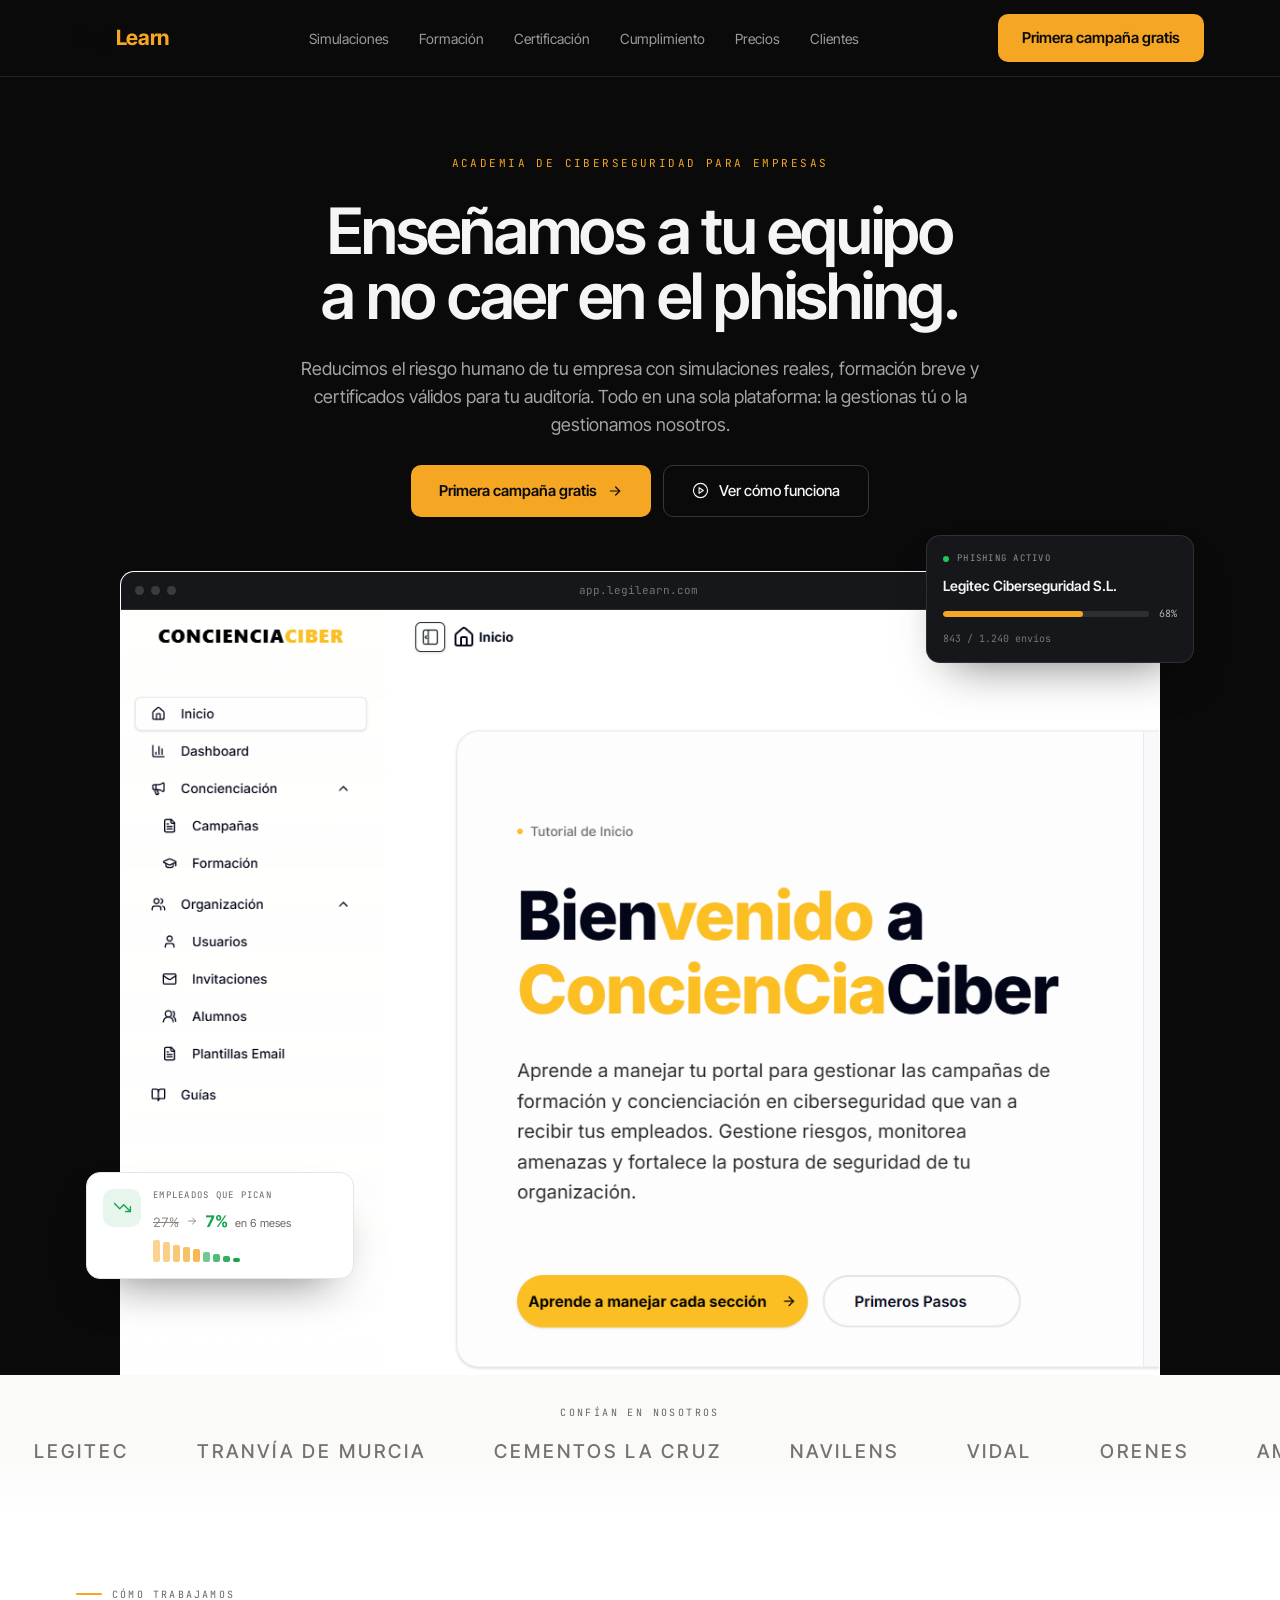
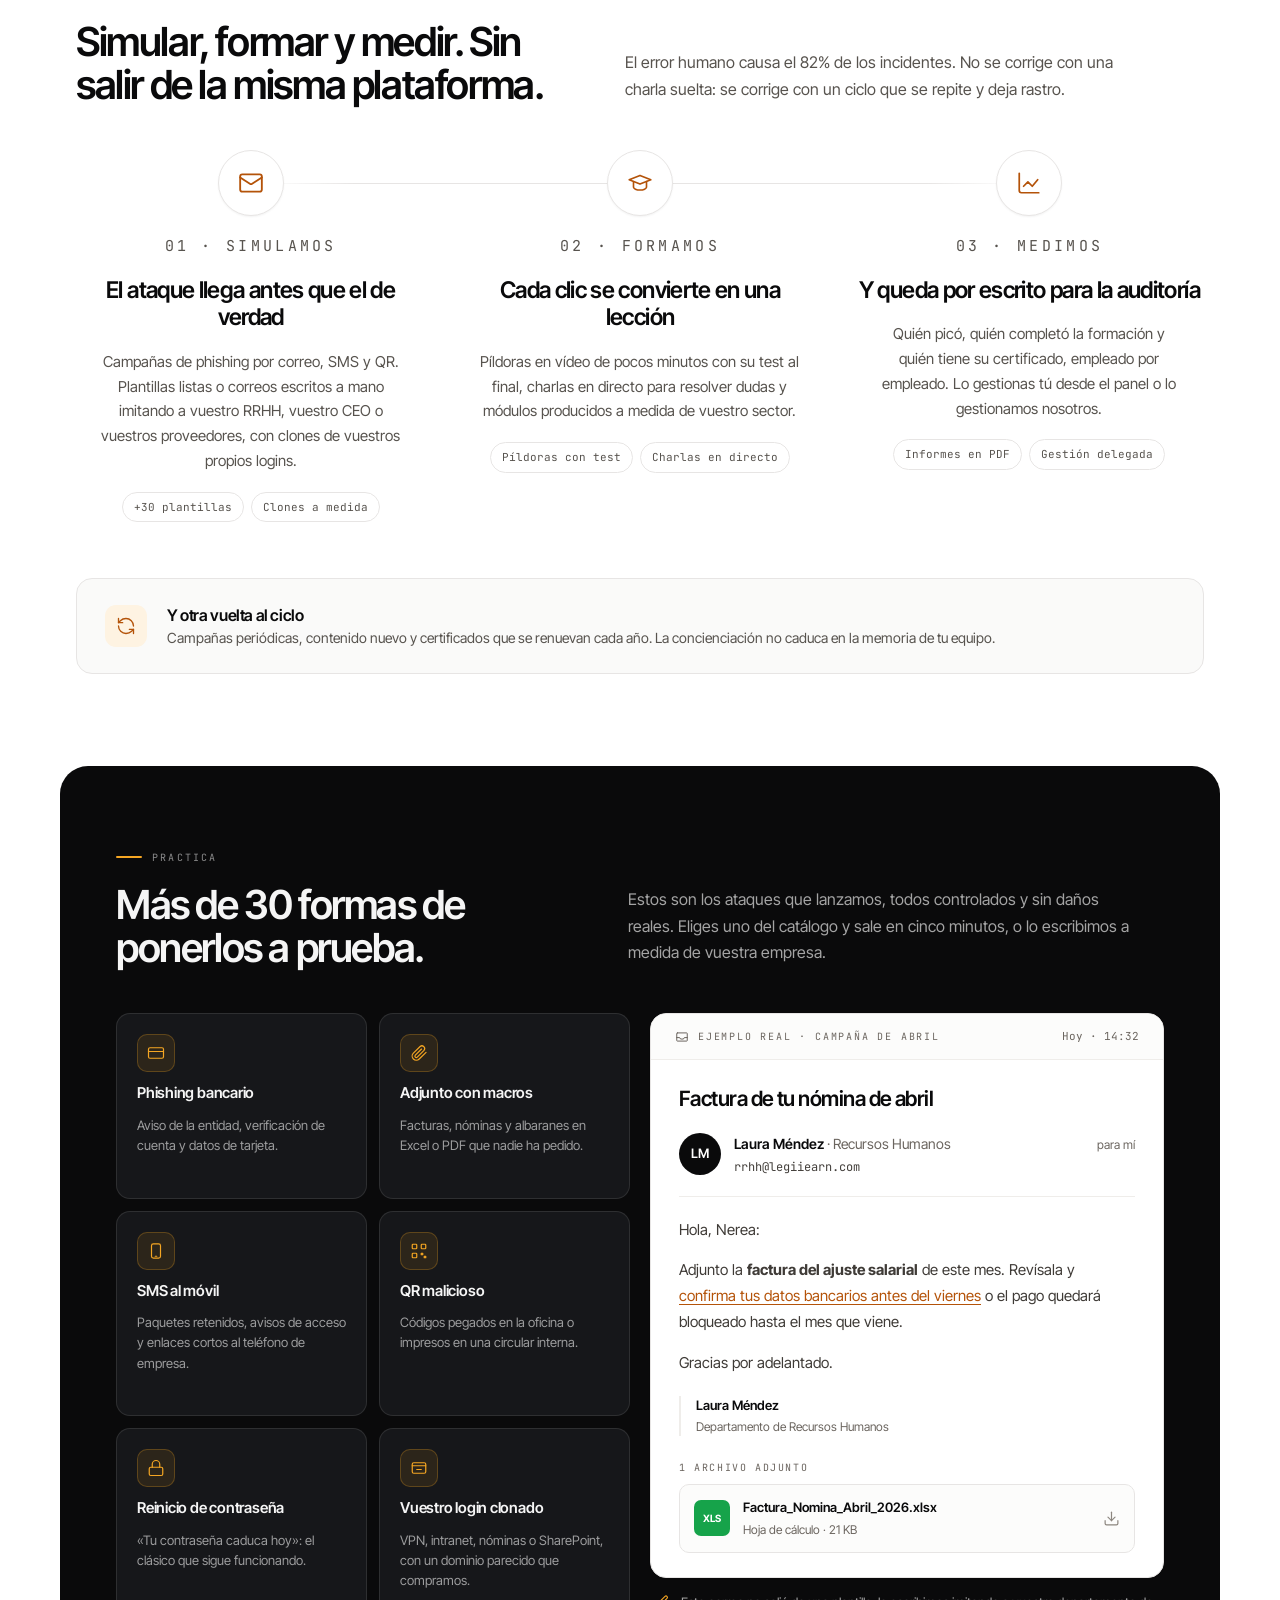
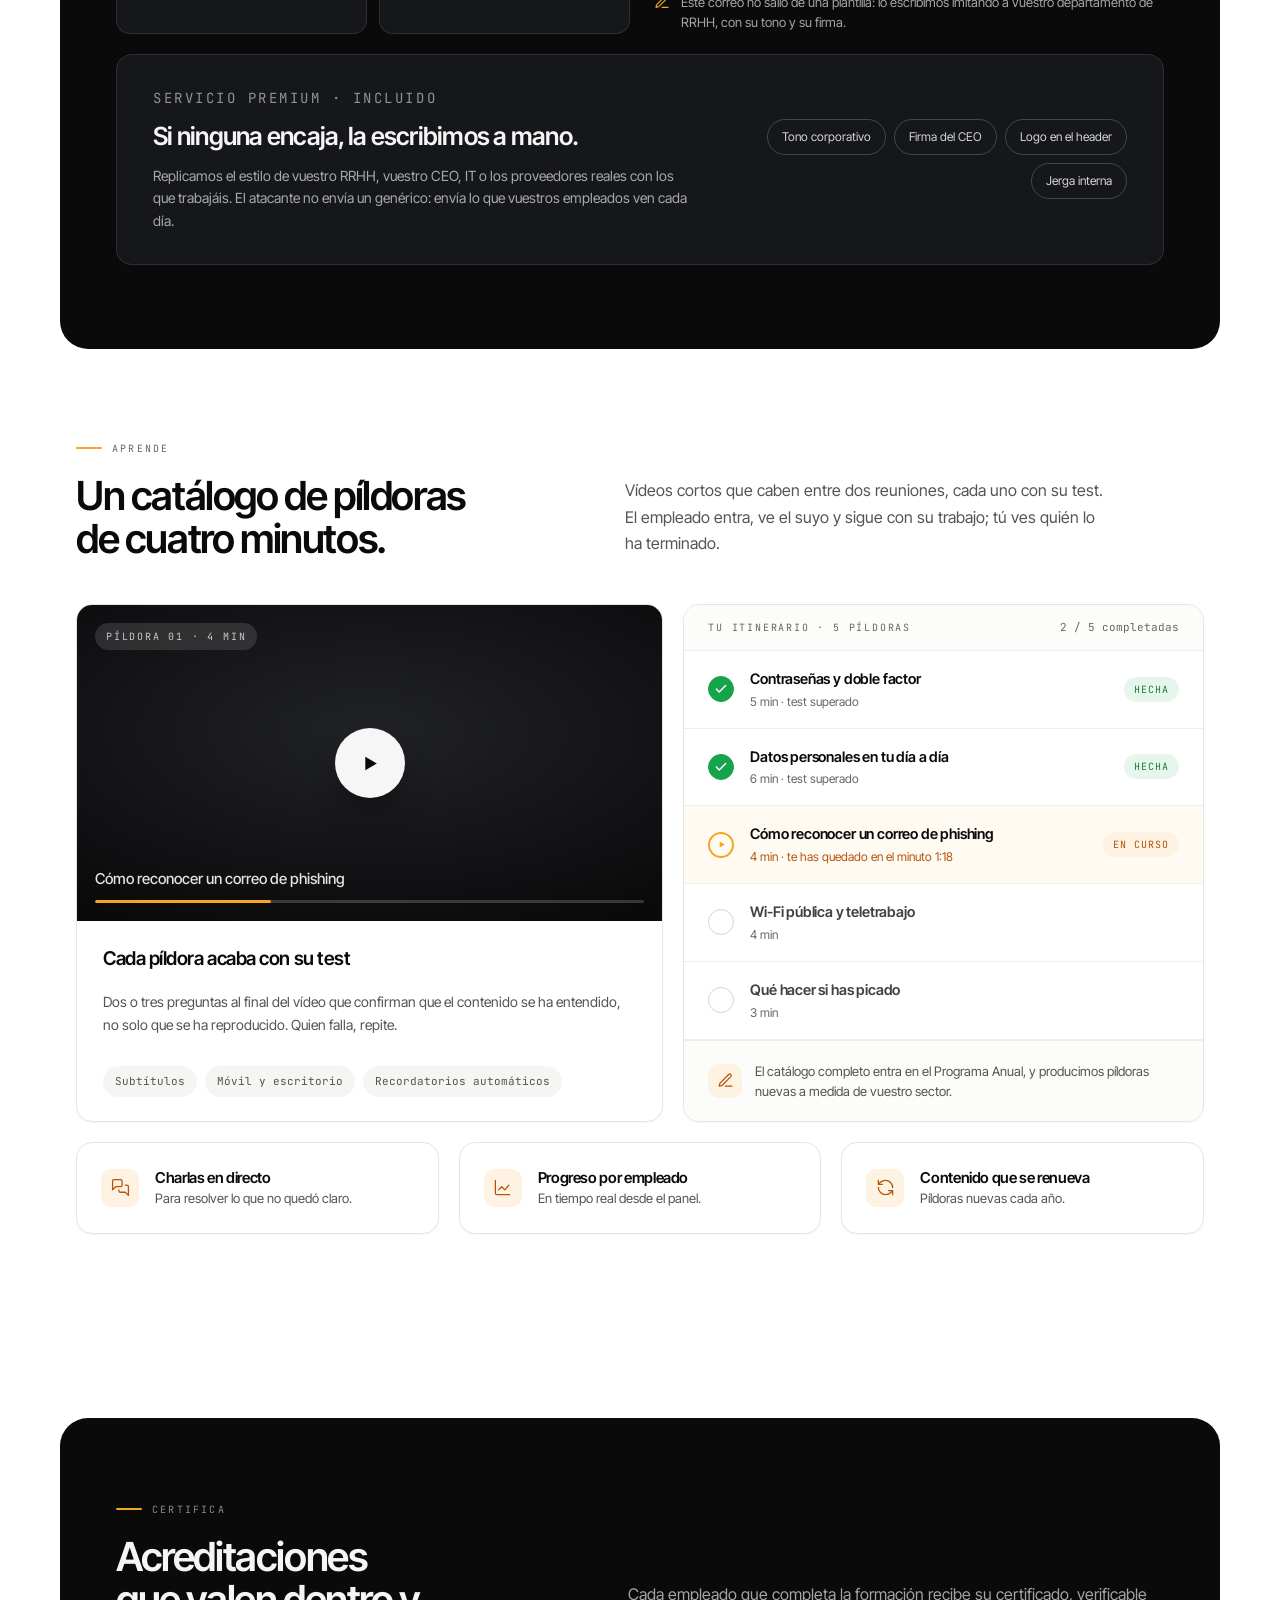
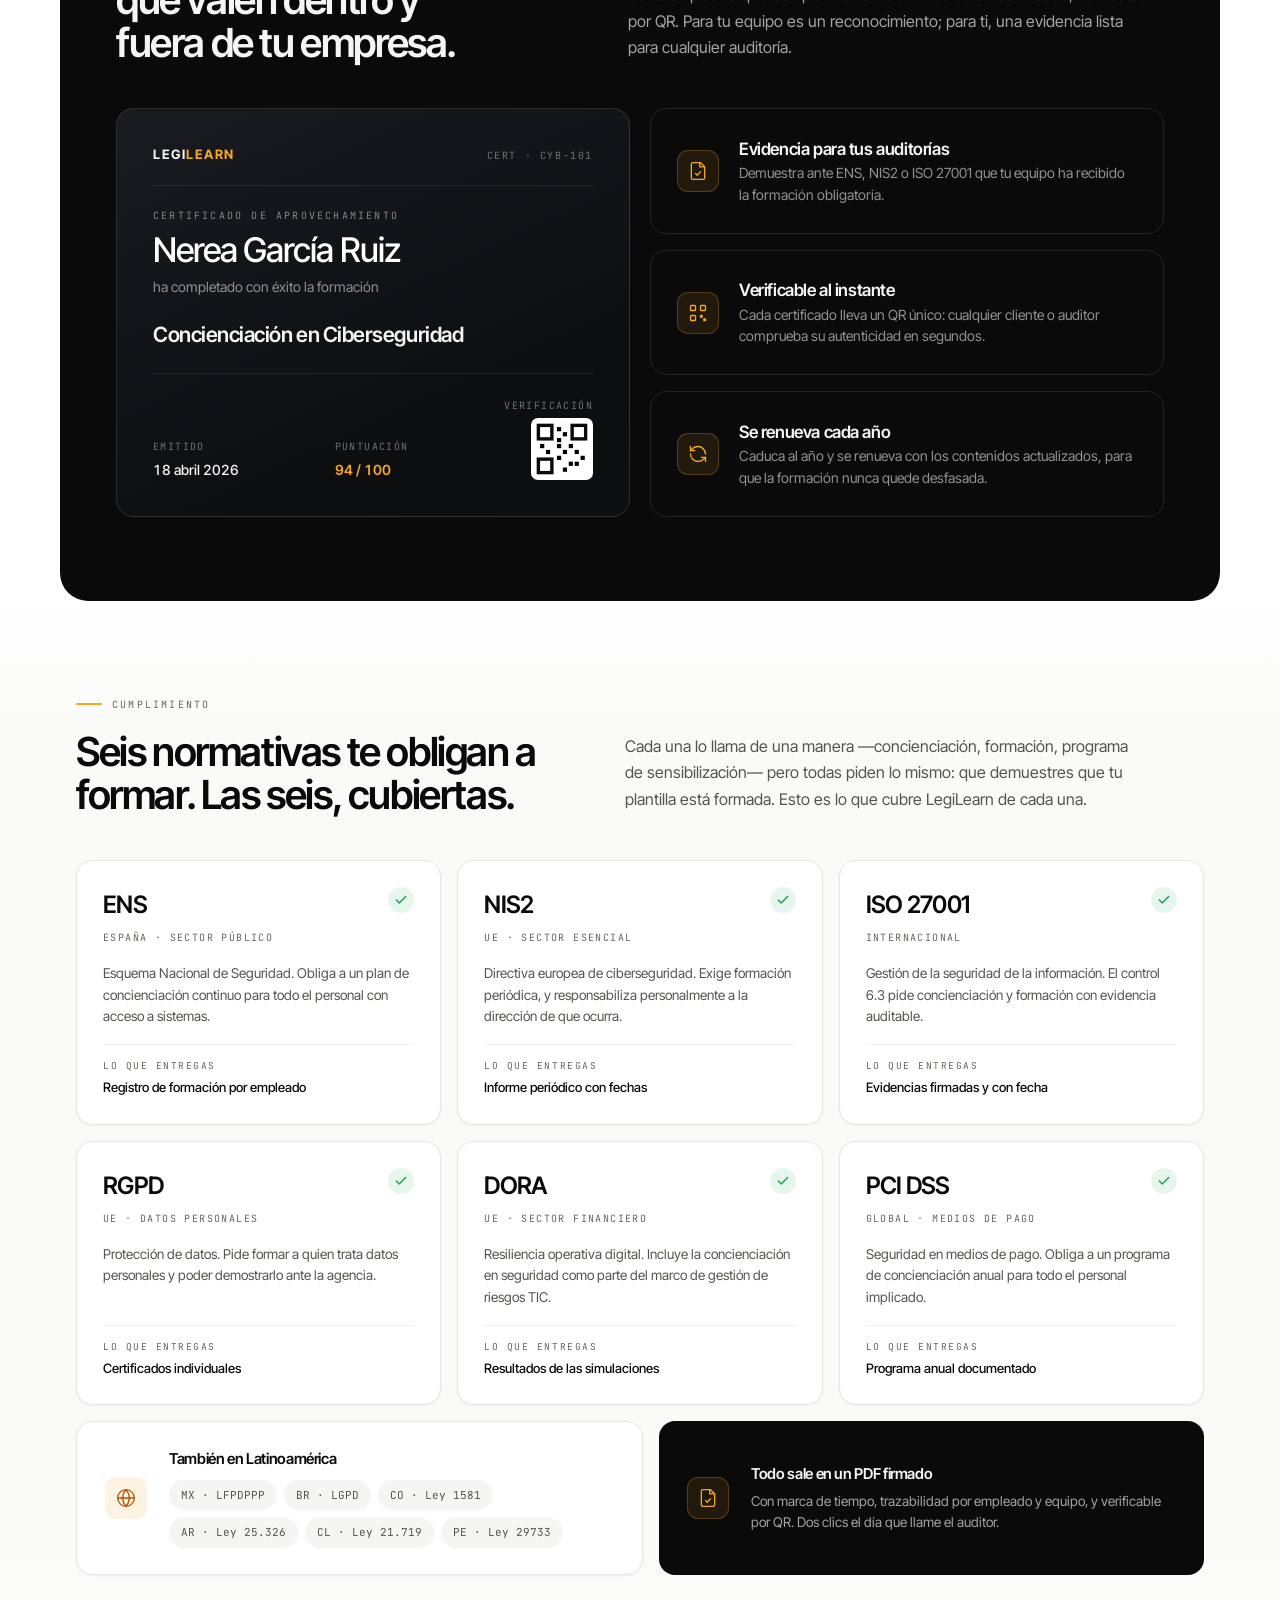
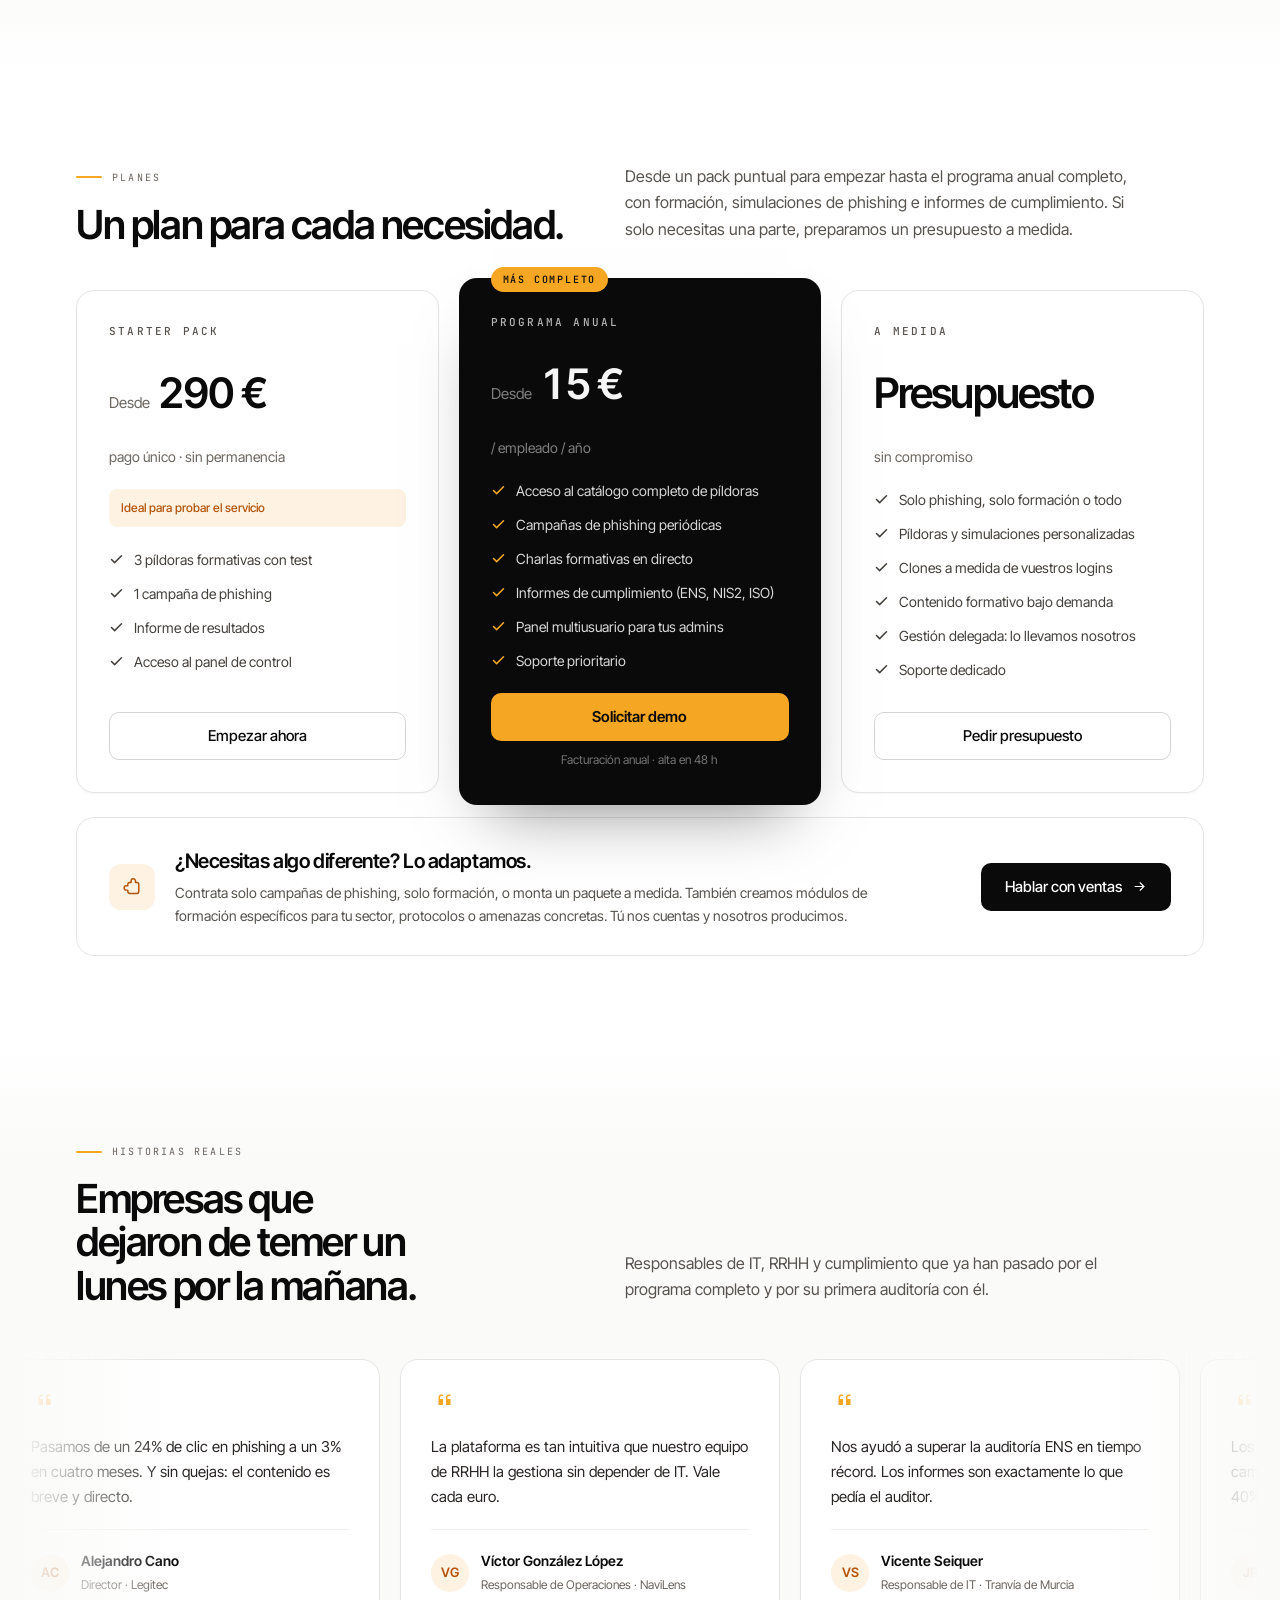
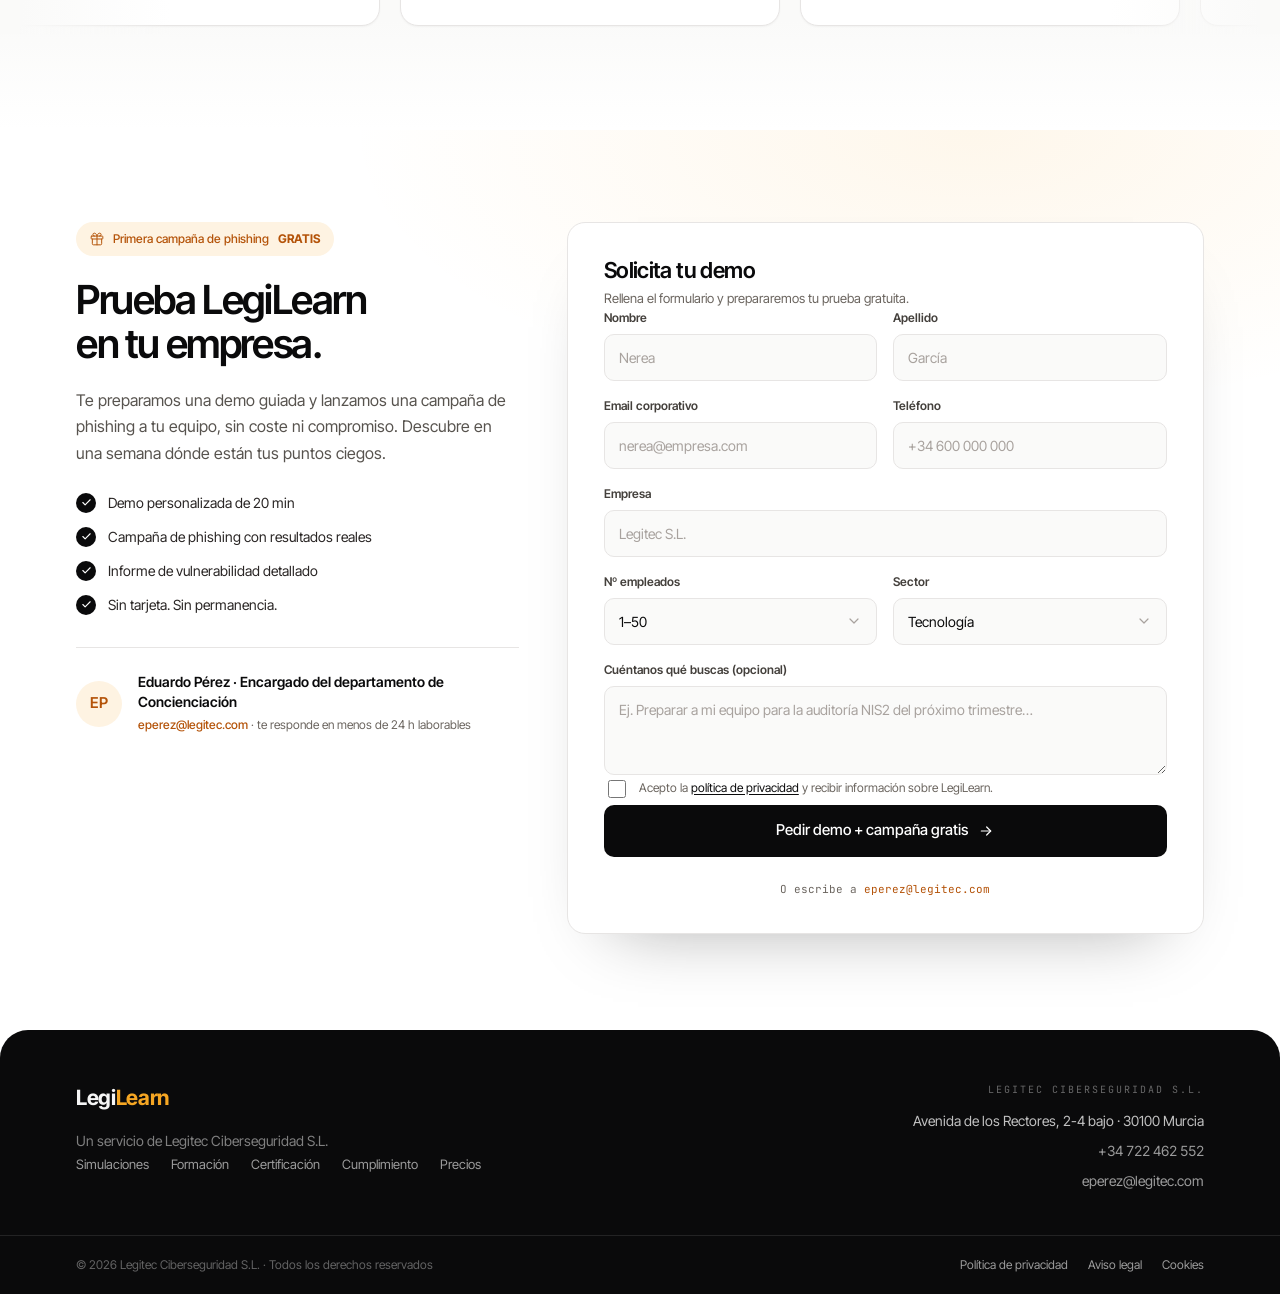
==== index.html @ f695c2e5 "Rediseño LegiLearn: web estática sin frameworks Sustituye la landing compilada en el navegador (Reac" ====
<!doctype html>
<html lang="es">
<head>
<meta charset="utf-8">
<meta name="viewport" content="width=device-width, initial-scale=1">

<!-- ===== SEO básico =====
     OJO: cambia CANONICAL_URL por el dominio real antes de publicar.
     Aparece en <link rel="canonical">, en las etiquetas og:/twitter: y en el JSON-LD. -->
<title>LegiLearn · Formación y simulaciones de phishing para empresas</title>
<meta name="description" content="Programa de concienciación en ciberseguridad: simulaciones de phishing a medida, píldoras formativas con test, certificados verificables e informes listos para ENS, NIS2, ISO 27001 y RGPD. Primera campaña gratis.">
<link rel="canonical" href="https://www.legilearn.com/">
<meta name="robots" content="index, follow, max-image-preview:large, max-snippet:-1">
<meta name="author" content="Legitec Ciberseguridad S.L.">
<meta name="theme-color" content="#0a0a0b">

<!-- ===== Redes sociales ===== -->
<meta property="og:type" content="website">
<meta property="og:site_name" content="LegiLearn">
<meta property="og:locale" content="es_ES">
<meta property="og:url" content="https://www.legilearn.com/">
<meta property="og:title" content="LegiLearn · Formación y simulaciones de phishing para empresas">
<meta property="og:description" content="Simulaciones de phishing reales, formación breve con test y evidencias listas para tu auditoría. Primera campaña gratis.">
<meta property="og:image" content="https://www.legilearn.com/assets/dashboard-home.png">
<meta property="og:image:alt" content="Panel de LegiLearn con las campañas de concienciación">
<meta name="twitter:card" content="summary_large_image">
<meta name="twitter:title" content="LegiLearn · Formación y simulaciones de phishing para empresas">
<meta name="twitter:description" content="Simulaciones de phishing reales, formación breve con test y evidencias listas para tu auditoría.">
<meta name="twitter:image" content="https://www.legilearn.com/assets/dashboard-home.png">

<!-- ===== Iconos ===== -->
<link rel="icon" href="data:image/svg+xml,%3Csvg xmlns='http://www.w3.org/2000/svg' viewBox='0 0 32 32'%3E%3Crect width='32' height='32' rx='7' fill='%230a0a0b'/%3E%3Ctext x='16' y='23' font-family='Helvetica,Arial,sans-serif' font-size='19' font-weight='700' fill='%23f5a623' text-anchor='middle'%3EL%3C/text%3E%3C/svg%3E">

<!-- ===== Tipografías ===== -->
<link rel="preconnect" href="https://fonts.googleapis.com">
<link rel="preconnect" href="https://fonts.gstatic.com" crossorigin>
<link rel="stylesheet" href="https://fonts.googleapis.com/css2?family=Inter+Tight:wght@400;500;600;700&family=JetBrains+Mono:wght@400;500&display=swap">

<link rel="stylesheet" href="assets/styles.css">
<script>document.documentElement.classList.add('js');</script>

<!-- ===== Datos estructurados ===== -->
<script type="application/ld+json">
{
  "@context": "https://schema.org",
  "@graph": [
    {
      "@type": "Organization",
      "@id": "https://www.legilearn.com/#organizacion",
      "name": "LegiLearn",
      "url": "https://www.legilearn.com/",
      "description": "Programa de concienciación en ciberseguridad para empresas: simulaciones de phishing, formación en píldoras, certificación y evidencias de cumplimiento.",
      "parentOrganization": { "@type": "Organization", "name": "Legitec Ciberseguridad S.L." },
      "email": "eperez@legitec.com",
      "telephone": "+34722462552",
      "address": {
        "@type": "PostalAddress",
        "streetAddress": "Avenida de los Rectores, 2-4 bajo",
        "postalCode": "30100",
        "addressLocality": "Murcia",
        "addressCountry": "ES"
      },
      "areaServed": ["ES", "EU", "LATAM"]
    },
    {
      "@type": "WebSite",
      "@id": "https://www.legilearn.com/#web",
      "url": "https://www.legilearn.com/",
      "name": "LegiLearn",
      "inLanguage": "es-ES",
      "publisher": { "@id": "https://www.legilearn.com/#organizacion" }
    },
    {
      "@type": "Service",
      "name": "Programa de concienciación en ciberseguridad",
      "serviceType": "Formación en ciberseguridad y simulaciones de phishing",
      "provider": { "@id": "https://www.legilearn.com/#organizacion" },
      "areaServed": "ES",
      "offers": [
        {
          "@type": "Offer",
          "name": "Starter Pack",
          "price": "290",
          "priceCurrency": "EUR",
          "description": "Pago único: 3 píldoras formativas con test, 1 campaña de phishing, informe de resultados y acceso al panel."
        },
        {
          "@type": "Offer",
          "name": "Programa Anual",
          "price": "15",
          "priceCurrency": "EUR",
          "description": "Por empleado y año: catálogo completo de píldoras, campañas periódicas, charlas en directo e informes de cumplimiento."
        }
      ]
    }
  ]
}
</script>
</head>

<body>
<a class="skip-link" href="#contenido">Saltar al contenido</a>

<!-- Sprite de iconos: se usa con <use href="#i-…"> -->
<svg class="sr-only" aria-hidden="true" focusable="false" xmlns="http://www.w3.org/2000/svg">
  <symbol id="i-check" viewBox="0 0 24 24" fill="none" stroke="currentColor" stroke-width="2.4" stroke-linecap="round" stroke-linejoin="round"><path d="m20 6-11 11-5-5"/></symbol>
  <symbol id="i-arrow" viewBox="0 0 24 24" fill="none" stroke="currentColor" stroke-width="1.8" stroke-linecap="round" stroke-linejoin="round"><path d="M5 12h14"/><path d="m13 6 6 6-6 6"/></symbol>
  <symbol id="i-play-circle" viewBox="0 0 24 24" fill="none" stroke="currentColor" stroke-width="1.6" stroke-linecap="round" stroke-linejoin="round"><circle cx="12" cy="12" r="10"/><path d="m10 8 6 4-6 4Z"/></symbol>
  <symbol id="i-play" viewBox="0 0 24 24" fill="currentColor"><path d="M8 5.5v13l11-6.5Z"/></symbol>
  <symbol id="i-mail" viewBox="0 0 24 24" fill="none" stroke="currentColor" stroke-width="1.7" stroke-linecap="round" stroke-linejoin="round"><rect width="20" height="16" x="2" y="4" rx="2"/><path d="m22 7-8.97 5.7a1.94 1.94 0 0 1-2.06 0L2 7"/></symbol>
  <symbol id="i-inbox" viewBox="0 0 24 24" fill="none" stroke="currentColor" stroke-width="1.7" stroke-linecap="round" stroke-linejoin="round"><path d="M4 5h16a1 1 0 0 1 1 1v12a1 1 0 0 1-1 1H4a1 1 0 0 1-1-1V6a1 1 0 0 1 1-1Z"/><path d="M3 13h5l1.5 2.5h5L16 13h5"/></symbol>
  <symbol id="i-card" viewBox="0 0 24 24" fill="none" stroke="currentColor" stroke-width="1.6" stroke-linecap="round" stroke-linejoin="round"><rect width="20" height="14" x="2" y="5" rx="2"/><path d="M2 10h20"/></symbol>
  <symbol id="i-clip" viewBox="0 0 24 24" fill="none" stroke="currentColor" stroke-width="1.6" stroke-linecap="round" stroke-linejoin="round"><path d="M21.4 11.1 12.3 20a5.5 5.5 0 0 1-7.8-7.8l9-8.9a3.7 3.7 0 0 1 5.2 5.2l-9 9a1.8 1.8 0 0 1-2.6-2.6l8.3-8.2"/></symbol>
  <symbol id="i-phone" viewBox="0 0 24 24" fill="none" stroke="currentColor" stroke-width="1.6" stroke-linecap="round" stroke-linejoin="round"><rect width="12" height="19" x="6" y="2.5" rx="2.5"/><path d="M11 19h2"/></symbol>
  <symbol id="i-qr" viewBox="0 0 24 24" fill="none" stroke="currentColor" stroke-width="1.6" stroke-linecap="round" stroke-linejoin="round"><rect width="6" height="6" x="3" y="3" rx="1"/><rect width="6" height="6" x="15" y="3" rx="1"/><rect width="6" height="6" x="3" y="15" rx="1"/><path d="M15 15h2v2h-2z"/><path d="M19 19h2v2h-2z"/></symbol>
  <symbol id="i-lock" viewBox="0 0 24 24" fill="none" stroke="currentColor" stroke-width="1.6" stroke-linecap="round" stroke-linejoin="round"><rect width="18" height="11" x="3" y="11" rx="2"/><path d="M7 11V7a5 5 0 0 1 10 0v4"/></symbol>
  <symbol id="i-login" viewBox="0 0 24 24" fill="none" stroke="currentColor" stroke-width="1.6" stroke-linecap="round" stroke-linejoin="round"><rect width="18" height="14" x="3" y="5" rx="2"/><path d="M3 9h18"/><path d="M9 14h6"/></symbol>
  <symbol id="i-pen" viewBox="0 0 24 24" fill="none" stroke="currentColor" stroke-width="1.7" stroke-linecap="round" stroke-linejoin="round"><path d="M12 20h9"/><path d="M16.5 3.5a2.1 2.1 0 0 1 3 3L7 19l-4 1 1-4Z"/></symbol>
  <symbol id="i-cap" viewBox="0 0 24 24" fill="none" stroke="currentColor" stroke-width="1.5" stroke-linecap="round" stroke-linejoin="round"><path d="M22 9 12 5 2 9l10 4 10-4Z"/><path d="M6 10.6V16c0 1.1 2.7 2.5 6 2.5s6-1.4 6-2.5v-5.4"/></symbol>
  <symbol id="i-chart" viewBox="0 0 24 24" fill="none" stroke="currentColor" stroke-width="1.6" stroke-linecap="round" stroke-linejoin="round"><path d="M3 3v16a2 2 0 0 0 2 2h16"/><path d="m7 15 4-4 4 4 5-6"/></symbol>
  <symbol id="i-list" viewBox="0 0 24 24" fill="none" stroke="currentColor" stroke-width="1.6" stroke-linecap="round" stroke-linejoin="round"><path d="m3 17 2 2 4-4"/><path d="m3 7 2 2 4-4"/><path d="M13 6h8"/><path d="M13 12h8"/><path d="M13 18h8"/></symbol>
  <symbol id="i-chat" viewBox="0 0 24 24" fill="none" stroke="currentColor" stroke-width="1.6" stroke-linecap="round" stroke-linejoin="round"><path d="M14 9a2 2 0 0 1-2 2H6l-4 4V4a2 2 0 0 1 2-2h8a2 2 0 0 1 2 2Z"/><path d="M18 9h2a2 2 0 0 1 2 2v11l-4-4h-6a2 2 0 0 1-2-2v-1"/></symbol>
  <symbol id="i-refresh" viewBox="0 0 24 24" fill="none" stroke="currentColor" stroke-width="1.6" stroke-linecap="round" stroke-linejoin="round"><path d="M21 12a9 9 0 0 0-9-9 9.75 9.75 0 0 0-6.74 2.74L3 8"/><path d="M3 3v5h5"/><path d="M3 12a9 9 0 0 0 9 9 9.75 9.75 0 0 0 6.74-2.74L21 16"/><path d="M16 16h5v5"/></symbol>
  <symbol id="i-doc" viewBox="0 0 24 24" fill="none" stroke="currentColor" stroke-width="1.6" stroke-linecap="round" stroke-linejoin="round"><path d="M15 2H6a2 2 0 0 0-2 2v16a2 2 0 0 0 2 2h12a2 2 0 0 0 2-2V7Z"/><path d="M14 2v5h5"/><path d="m9 15 2 2 4-4"/></symbol>
  <symbol id="i-globe" viewBox="0 0 24 24" fill="none" stroke="currentColor" stroke-width="1.6" stroke-linecap="round" stroke-linejoin="round"><circle cx="12" cy="12" r="10"/><path d="M2 12h20"/><path d="M12 2a15.3 15.3 0 0 1 4 10 15.3 15.3 0 0 1-4 10 15.3 15.3 0 0 1-4-10 15.3 15.3 0 0 1 4-10Z"/></symbol>
  <symbol id="i-puzzle" viewBox="0 0 24 24" fill="none" stroke="currentColor" stroke-width="1.6" stroke-linecap="round" stroke-linejoin="round"><path d="M19.4 9a2 2 0 0 0-2-2h-1.6V5.4a2.4 2.4 0 1 0-4.8 0V7H9.4a2 2 0 0 0-2 2v1.6H5.8a2.4 2.4 0 1 0 0 4.8h1.6V17a2 2 0 0 0 2 2h8a2 2 0 0 0 2-2Z"/></symbol>
  <symbol id="i-gift" viewBox="0 0 24 24" fill="none" stroke="currentColor" stroke-width="1.7" stroke-linecap="round" stroke-linejoin="round"><rect width="20" height="5" x="2" y="7" rx="1"/><path d="M12 22V7"/><path d="M4 12v8a2 2 0 0 0 2 2h12a2 2 0 0 0 2-2v-8"/><path d="M7.5 7a2.5 2.5 0 0 1 0-5C11 2 12 7 12 7s1-5 4.5-5a2.5 2.5 0 0 1 0 5"/></symbol>
  <symbol id="i-down" viewBox="0 0 24 24" fill="none" stroke="currentColor" stroke-width="1.7" stroke-linecap="round" stroke-linejoin="round"><path d="M21 15v4a2 2 0 0 1-2 2H5a2 2 0 0 1-2-2v-4"/><path d="M7 10l5 5 5-5"/><path d="M12 15V3"/></symbol>
  <symbol id="i-trend" viewBox="0 0 24 24" fill="none" stroke="currentColor" stroke-width="1.7" stroke-linecap="round" stroke-linejoin="round"><path d="M22 17 13.5 8.5l-5 5L2 7"/><path d="M16 17h6v-6"/></symbol>
  <symbol id="i-quote" viewBox="0 0 32 32" fill="currentColor"><path d="M10 18V10a4 4 0 0 1 4-4h2v2h-2a2 2 0 0 0-2 2v2h4v8h-6zm10 0V10a4 4 0 0 1 4-4h2v2h-2a2 2 0 0 0-2 2v2h4v8h-6z"/></symbol>
  <symbol id="i-menu" viewBox="0 0 24 24" fill="none" stroke="currentColor" stroke-width="1.8" stroke-linecap="round"><path d="M4 7h16"/><path d="M4 12h16"/><path d="M4 17h16"/></symbol>
  <symbol id="i-close" viewBox="0 0 24 24" fill="none" stroke="currentColor" stroke-width="1.8" stroke-linecap="round"><path d="M6 6l12 12"/><path d="M18 6 6 18"/></symbol>
</svg>

<!-- ====================== NAVEGACIÓN ====================== -->
<header class="nav" data-nav>
  <div class="wrap nav__inner">
    <a class="brand" href="#inicio" aria-label="LegiLearn, inicio">Legi<span>Learn</span></a>

    <nav class="nav__links" id="menu" aria-label="Principal">
      <a class="nav__link" href="#simulaciones">Simulaciones</a>
      <a class="nav__link" href="#formacion">Formación</a>
      <a class="nav__link" href="#certificados">Certificación</a>
      <a class="nav__link" href="#cumplimiento">Cumplimiento</a>
      <a class="nav__link" href="#precios">Precios</a>
      <a class="nav__link" href="#clientes">Clientes</a>
      <a class="nav__link nav__cta-m" href="#contacto">Primera campaña gratis</a>
    </nav>

    <div class="nav__actions">
      <a class="btn btn--amber" href="#contacto">Primera campaña gratis</a>
      <button class="nav__toggle" type="button" data-nav-toggle aria-expanded="false" aria-controls="menu">
        <span class="sr-only">Abrir menú</span>
        <svg width="24" height="24" aria-hidden="true"><use href="#i-menu"/></svg>
      </button>
    </div>
  </div>
</header>

<main id="contenido">

  <!-- ====================== HERO ====================== -->
  <section class="hero" id="inicio">
    <div class="wrap">
      <div class="hero__copy">
        <p class="hero__eyebrow up">Academia de ciberseguridad para empresas</p>
        <h1 class="up up--1">Enseñamos a tu equipo a no caer en el phishing.</h1>
        <p class="hero__lead up up--2">Reducimos el riesgo humano de tu empresa con simulaciones reales, formación breve y certificados válidos para tu auditoría. Todo en una sola plataforma: la gestionas tú o la gestionamos nosotros.</p>
        <div class="hero__cta up up--3">
          <a class="btn btn--lg btn--amber" href="#contacto">
            Primera campaña gratis
            <svg width="16" height="16" aria-hidden="true"><use href="#i-arrow"/></svg>
          </a>
          <a class="btn btn--lg btn--ghost-dark" href="#simulaciones">
            <svg width="17" height="17" aria-hidden="true"><use href="#i-play-circle"/></svg>
            Ver cómo funciona
          </a>
        </div>
      </div>

      <div class="shot up up--4">
        <div class="shot__frame">
          <div class="shot__bar">
            <span class="shot__dots" aria-hidden="true"><i></i><i></i><i></i></span>
            <span class="shot__url">app.legilearn.com</span>
            <span style="width:44px"></span>
          </div>
          <img src="assets/dashboard-home.png" width="1111" height="819" fetchpriority="high" decoding="async"
               alt="Panel de LegiLearn: menú de campañas, formación y organización junto al tutorial de inicio.">
        </div>

        <figure class="float float--light">
          <span class="icon-tile" style="background:var(--green-soft);color:var(--green)">
            <svg width="19" height="19" aria-hidden="true"><use href="#i-trend"/></svg>
          </span>
          <figcaption style="display:flex;flex-direction:column;gap:7px;flex:1">
            <span class="mono" style="font-size:9px;letter-spacing:.14em;color:var(--fg-muted)">EMPLEADOS QUE PICAN</span>
            <span class="num" style="display:flex;align-items:baseline;gap:7px">
              <s style="font-size:13px;color:var(--fg-faint)">27%</s>
              <svg width="12" height="12" style="color:var(--fg-faint)" aria-hidden="true"><use href="#i-arrow"/></svg>
              <b style="font-size:16px;color:var(--green)">7%</b>
              <span style="font-size:11px;color:var(--fg-muted)">en 6 meses</span>
            </span>
            <span class="bars" aria-hidden="true">
              <i style="height:100%;opacity:.5"></i><i style="height:90%;opacity:.55"></i><i style="height:80%;opacity:.62"></i>
              <i style="height:70%;opacity:.7"></i><i style="height:60%;opacity:.8"></i>
              <i class="is-good" style="height:48%;opacity:.6"></i><i class="is-good" style="height:38%;opacity:.75"></i>
              <i class="is-good" style="height:26%;opacity:.88"></i><i class="is-good" style="height:18%"></i>
            </span>
          </figcaption>
        </figure>

        <div class="float float--dark">
          <p style="display:flex;align-items:center;gap:8px">
            <span class="pulse" style="width:6px;height:6px;border-radius:999px;background:#22c55e" aria-hidden="true"></span>
            <span class="mono" style="font-size:9px;letter-spacing:.14em;color:rgba(245,245,245,.55)">PHISHING ACTIVO</span>
          </p>
          <p style="font-size:14px;font-weight:600">Legitec Ciberseguridad S.L.</p>
          <p style="display:flex;align-items:center;gap:10px">
            <span class="meter meter--dark" style="flex:1"><i style="width:68%"></i></span>
            <span class="mono num" style="font-size:10px;color:rgba(245,245,245,.7)">68%</span>
          </p>
          <p class="mono num" style="font-size:10px;color:rgba(245,245,245,.42)">843 / 1.240 envíos</p>
        </div>
      </div>
    </div>
  </section>

  <!-- ====================== CLIENTES (marquesina) ====================== -->
  <section class="clients" aria-label="Empresas que confían en LegiLearn">
    <p class="clients__label">CONFÍAN EN NOSOTROS</p>
    <div class="marquee">
      <ul class="marquee__track">
        <li>LEGITEC</li><li>TRANVÍA DE MURCIA</li><li>CEMENTOS LA CRUZ</li><li>NAVILENS</li><li>VIDAL</li>
        <li>ORENES</li><li>AMAT</li><li>MUFACE</li><li>FUNDACIÓN ASPACIA</li><li>MONBUS</li>
        <li aria-hidden="true">LEGITEC</li><li aria-hidden="true">TRANVÍA DE MURCIA</li><li aria-hidden="true">CEMENTOS LA CRUZ</li>
        <li aria-hidden="true">NAVILENS</li><li aria-hidden="true">VIDAL</li><li aria-hidden="true">ORENES</li>
        <li aria-hidden="true">AMAT</li><li aria-hidden="true">MUFACE</li><li aria-hidden="true">FUNDACIÓN ASPACIA</li>
        <li aria-hidden="true">MONBUS</li>
      </ul>
    </div>
  </section>

  <!-- ====================== CÓMO TRABAJAMOS ====================== -->
  <section class="section section--tight" id="como-trabajamos" style="padding-bottom:0">
    <div class="wrap">
      <div class="head reveal">
        <div class="head__title">
          <p class="eyebrow">Cómo trabajamos</p>
          <h2>Simular, formar y medir. Sin salir de la misma plataforma.</h2>
        </div>
        <p class="head__lead">El error humano causa el 82% de los incidentes. No se corrige con una charla suelta: se corrige con un ciclo que se repite y deja rastro.</p>
      </div>

      <div class="steps reveal">
        <ol class="steps__grid">
          <li class="step">
            <span class="step__node"><svg width="26" height="26" aria-hidden="true"><use href="#i-mail"/></svg></span>
            <p class="step__no">01 · SIMULAMOS</p>
            <h3>El ataque llega antes que el de verdad</h3>
            <p>Campañas de phishing por correo, SMS y QR. Plantillas listas o correos escritos a mano imitando a vuestro RRHH, vuestro CEO o vuestros proveedores, con clones de vuestros propios logins.</p>
            <ul class="step__tags"><li>+30 plantillas</li><li>Clones a medida</li></ul>
          </li>
          <li class="step">
            <span class="step__node"><svg width="26" height="26" aria-hidden="true"><use href="#i-cap"/></svg></span>
            <p class="step__no">02 · FORMAMOS</p>
            <h3>Cada clic se convierte en una lección</h3>
            <p>Píldoras en vídeo de pocos minutos con su test al final, charlas en directo para resolver dudas y módulos producidos a medida de vuestro sector.</p>
            <ul class="step__tags"><li>Píldoras con test</li><li>Charlas en directo</li></ul>
          </li>
          <li class="step">
            <span class="step__node"><svg width="26" height="26" aria-hidden="true"><use href="#i-chart"/></svg></span>
            <p class="step__no">03 · MEDIMOS</p>
            <h3>Y queda por escrito para la auditoría</h3>
            <p>Quién picó, quién completó la formación y quién tiene su certificado, empleado por empleado. Lo gestionas tú desde el panel o lo gestionamos nosotros.</p>
            <ul class="step__tags"><li>Informes en PDF</li><li>Gestión delegada</li></ul>
          </li>
        </ol>
      </div>

      <div class="note-strip reveal">
        <span class="note-strip__icon"><svg width="20" height="20" aria-hidden="true"><use href="#i-refresh"/></svg></span>
        <div>
          <h3 style="font-size:16px">Y otra vuelta al ciclo</h3>
          <p style="font-size:14px;line-height:1.55;color:var(--fg-body)">Campañas periódicas, contenido nuevo y certificados que se renuevan cada año. La concienciación no caduca en la memoria de tu equipo.</p>
        </div>
      </div>
    </div>
  </section>

  <!-- ====================== SIMULACIONES ====================== -->
  <div class="slab-wrap">
    <div class="wrap" style="padding:0 40px">
      <section class="slab" id="simulaciones">
        <div class="head reveal">
          <div class="head__title">
            <p class="eyebrow">Practica</p>
            <h2>Más de 30 formas de ponerlos a prueba.</h2>
          </div>
          <p class="head__lead">Estos son los ataques que lanzamos, todos controlados y sin daños reales. Eliges uno del catálogo y sale en cinco minutos, o lo escribimos a medida de vuestra empresa.</p>
        </div>

        <div class="split reveal">
          <ul class="kinds">
            <li class="kind">
              <span class="icon-tile icon-tile--dark"><svg width="18" height="18" aria-hidden="true"><use href="#i-card"/></svg></span>
              <h3>Phishing bancario</h3>
              <p>Aviso de la entidad, verificación de cuenta y datos de tarjeta.</p>
            </li>
            <li class="kind">
              <span class="icon-tile icon-tile--dark"><svg width="18" height="18" aria-hidden="true"><use href="#i-clip"/></svg></span>
              <h3>Adjunto con macros</h3>
              <p>Facturas, nóminas y albaranes en Excel o PDF que nadie ha pedido.</p>
            </li>
            <li class="kind">
              <span class="icon-tile icon-tile--dark"><svg width="18" height="18" aria-hidden="true"><use href="#i-phone"/></svg></span>
              <h3>SMS al móvil</h3>
              <p>Paquetes retenidos, avisos de acceso y enlaces cortos al teléfono de empresa.</p>
            </li>
            <li class="kind">
              <span class="icon-tile icon-tile--dark"><svg width="18" height="18" aria-hidden="true"><use href="#i-qr"/></svg></span>
              <h3>QR malicioso</h3>
              <p>Códigos pegados en la oficina o impresos en una circular interna.</p>
            </li>
            <li class="kind">
              <span class="icon-tile icon-tile--dark"><svg width="18" height="18" aria-hidden="true"><use href="#i-lock"/></svg></span>
              <h3>Reinicio de contraseña</h3>
              <p>«Tu contraseña caduca hoy»: el clásico que sigue funcionando.</p>
            </li>
            <li class="kind">
              <span class="icon-tile icon-tile--dark"><svg width="18" height="18" aria-hidden="true"><use href="#i-login"/></svg></span>
              <h3>Vuestro login clonado</h3>
              <p>VPN, intranet, nóminas o SharePoint, con un dominio parecido que compramos.</p>
            </li>
          </ul>

          <div style="display:flex;flex-direction:column;gap:12px">
            <article class="mail" style="flex:1">
              <div class="mail__bar">
                <span class="label" style="display:inline-flex;align-items:center;gap:9px">
                  <svg width="14" height="14" aria-hidden="true"><use href="#i-inbox"/></svg>
                  EJEMPLO REAL · CAMPAÑA DE ABRIL
                </span>
                <span class="mono" style="font-size:11px;color:var(--fg-muted)">Hoy · 14:32</span>
              </div>

              <div class="mail__body">
                <h3 class="mail__subject">Factura de tu nómina de abril</h3>

                <div class="mail__from">
                  <span class="avatar" aria-hidden="true">LM</span>
                  <span style="display:flex;flex-direction:column;gap:4px;min-width:0;flex:1">
                    <span style="font-size:14px;font-weight:600">Laura Méndez <span style="font-weight:400;color:var(--fg-muted)">· Recursos Humanos</span></span>
                    <span class="mono" style="font-size:12px;color:#44403c">rrhh@legiiearn.com</span>
                  </span>
                  <span style="font-size:12px;color:var(--fg-muted);align-self:flex-start;padding-top:3px">para mí</span>
                </div>

                <div class="mail__text">
                  <p>Hola, Nerea:</p>
                  <p>Adjunto la <strong>factura del ajuste salarial</strong> de este mes. Revísala y <span class="mail__bait">confirma tus datos bancarios antes del viernes</span> o el pago quedará bloqueado hasta el mes que viene.</p>
                  <p>Gracias por adelantado.</p>
                </div>

                <div class="mail__sign">
                  <span style="font-size:13px;font-weight:600">Laura Méndez</span>
                  <span style="font-size:12px;color:var(--fg-muted)">Departamento de Recursos Humanos</span>
                </div>

                <div style="display:flex;flex-direction:column;gap:9px;margin-top:auto;padding-top:4px">
                  <span class="label" style="font-size:10px;letter-spacing:.16em">1 ARCHIVO ADJUNTO</span>
                  <div class="attach">
                    <span class="attach__type" aria-hidden="true">XLS</span>
                    <span style="display:flex;flex-direction:column;gap:3px;flex:1;min-width:0">
                      <span style="font-size:13px;font-weight:600">Factura_Nomina_Abril_2026.xlsx</span>
                      <span style="font-size:12px;color:var(--fg-muted)">Hoja de cálculo · 21 KB</span>
                    </span>
                    <svg width="17" height="17" style="color:var(--fg-faint)" aria-hidden="true"><use href="#i-down"/></svg>
                  </div>
                </div>
              </div>
            </article>

            <p class="caption">
              <svg width="16" height="16" style="color:var(--amber);flex:0 0 auto;margin-top:2px" aria-hidden="true"><use href="#i-pen"/></svg>
              Este correo no salió de una plantilla: lo escribimos imitando a vuestro departamento de RRHH, con su tono y su firma.
            </p>
          </div>
        </div>

        <div class="promo reveal">
          <div style="display:flex;flex-direction:column;gap:9px">
            <p class="label" style="color:rgba(245,245,245,.55)">SERVICIO PREMIUM · INCLUIDO</p>
            <h3>Si ninguna encaja, la escribimos a mano.</h3>
            <p>Replicamos el estilo de vuestro RRHH, vuestro CEO, IT o los proveedores reales con los que trabajáis. El atacante no envía un genérico: envía lo que vuestros empleados ven cada día.</p>
          </div>
          <ul class="promo__chips">
            <li class="chip chip--dark">Tono corporativo</li>
            <li class="chip chip--dark">Firma del CEO</li>
            <li class="chip chip--dark">Logo en el header</li>
            <li class="chip chip--dark">Jerga interna</li>
          </ul>
        </div>
      </section>
    </div>
  </div>

  <!-- ====================== FORMACIÓN ====================== -->
  <section class="section" id="formacion">
    <div class="wrap">
      <div class="head reveal">
        <div class="head__title">
          <p class="eyebrow">Aprende</p>
          <h2>Un catálogo de píldoras de cuatro minutos.</h2>
        </div>
        <p class="head__lead">Vídeos cortos que caben entre dos reuniones, cada uno con su test. El empleado entra, ve el suyo y sigue con su trabajo; tú ves quién lo ha terminado.</p>
      </div>

      <div class="learn reveal">
        <article class="card" style="overflow:hidden;display:flex;flex-direction:column">
          <div class="player">
            <p class="player__tag">PÍLDORA 01 · 4 MIN</p>
            <span class="player__play"><svg width="25" height="25" style="color:var(--ink)" aria-hidden="true"><use href="#i-play"/></svg></span>
            <div class="player__meta">
              <span>Cómo reconocer un correo de phishing</span>
              <span class="meter"><i style="width:32%"></i></span>
            </div>
          </div>
          <div style="padding:24px 26px;display:flex;flex-direction:column;gap:16px;flex:1">
            <h3 style="font-size:19px">Cada píldora acaba con su test</h3>
            <p style="font-size:14px;line-height:1.65;color:var(--fg-body)">Dos o tres preguntas al final del vídeo que confirman que el contenido se ha entendido, no solo que se ha reproducido. Quien falla, repite.</p>
            <ul style="display:flex;flex-wrap:wrap;gap:8px;margin-top:auto">
              <li class="chip chip--mono">Subtítulos</li>
              <li class="chip chip--mono">Móvil y escritorio</li>
              <li class="chip chip--mono">Recordatorios automáticos</li>
            </ul>
          </div>
        </article>

        <article class="card" style="overflow:hidden;display:flex;flex-direction:column">
          <div class="mail__bar">
            <span class="label">TU ITINERARIO · 5 PÍLDORAS</span>
            <span class="mono num" style="font-size:11px;color:var(--fg-muted)">2 / 5 completadas</span>
          </div>
          <ul class="modules">
            <li class="module">
              <span class="module__state module__state--done"><svg width="14" height="14" style="stroke-width:3" aria-hidden="true"><use href="#i-check"/></svg></span>
              <span style="display:flex;flex-direction:column;gap:3px;flex:1;min-width:0">
                <h3>Contraseñas y doble factor</h3>
                <p>5 min · test superado</p>
              </span>
              <span class="badge badge--done">HECHA</span>
            </li>
            <li class="module">
              <span class="module__state module__state--done"><svg width="14" height="14" style="stroke-width:3" aria-hidden="true"><use href="#i-check"/></svg></span>
              <span style="display:flex;flex-direction:column;gap:3px;flex:1;min-width:0">
                <h3>Datos personales en tu día a día</h3>
                <p>6 min · test superado</p>
              </span>
              <span class="badge badge--done">HECHA</span>
            </li>
            <li class="module module--now">
              <span class="module__state module__state--now"><svg width="11" height="11" aria-hidden="true"><use href="#i-play"/></svg></span>
              <span style="display:flex;flex-direction:column;gap:3px;flex:1;min-width:0">
                <h3>Cómo reconocer un correo de phishing</h3>
                <p style="color:var(--amber-deep)">4 min · te has quedado en el minuto 1:18</p>
              </span>
              <span class="badge badge--now">EN CURSO</span>
            </li>
            <li class="module">
              <span class="module__state"></span>
              <span style="display:flex;flex-direction:column;gap:3px;flex:1;min-width:0">
                <h3 style="color:#44403c">Wi-Fi pública y teletrabajo</h3>
                <p>4 min</p>
              </span>
            </li>
            <li class="module">
              <span class="module__state"></span>
              <span style="display:flex;flex-direction:column;gap:3px;flex:1;min-width:0">
                <h3 style="color:#44403c">Qué hacer si has picado</h3>
                <p>3 min</p>
              </span>
            </li>
          </ul>
          <p style="display:flex;align-items:center;gap:13px;margin-top:auto;padding:20px 24px;background:var(--surface-2);border-top:1px solid var(--line-2)">
            <span class="icon-tile" style="width:34px;height:34px"><svg width="17" height="17" aria-hidden="true"><use href="#i-pen"/></svg></span>
            <span style="font-size:13px;line-height:1.55;color:var(--fg-body)">El catálogo completo entra en el Programa Anual, y producimos píldoras nuevas a medida de vuestro sector.</span>
          </p>
        </article>
      </div>

      <ul class="trio reveal">
        <li class="card"><span class="icon-tile"><svg width="19" height="19" aria-hidden="true"><use href="#i-chat"/></svg></span>
          <span><h3 style="font-size:15px">Charlas en directo</h3><p style="font-size:13px;line-height:1.5;color:var(--fg-body)">Para resolver lo que no quedó claro.</p></span>
        </li>
        <li class="card"><span class="icon-tile"><svg width="19" height="19" aria-hidden="true"><use href="#i-chart"/></svg></span>
          <span><h3 style="font-size:15px">Progreso por empleado</h3><p style="font-size:13px;line-height:1.5;color:var(--fg-body)">En tiempo real desde el panel.</p></span>
        </li>
        <li class="card"><span class="icon-tile"><svg width="19" height="19" aria-hidden="true"><use href="#i-refresh"/></svg></span>
          <span><h3 style="font-size:15px">Contenido que se renueva</h3><p style="font-size:13px;line-height:1.5;color:var(--fg-body)">Píldoras nuevas cada año.</p></span>
        </li>
      </ul>
    </div>
  </section>

  <!-- ====================== CERTIFICADOS ====================== -->
  <div class="slab-wrap">
    <div class="wrap" style="padding:0 40px">
      <section class="slab" id="certificados">
        <div class="head reveal">
          <div class="head__title">
            <p class="eyebrow">Certifica</p>
            <h2>Acreditaciones que valen dentro y fuera de tu empresa.</h2>
          </div>
          <p class="head__lead">Cada empleado que completa la formación recibe su certificado, verificable por QR. Para tu equipo es un reconocimiento; para ti, una evidencia lista para cualquier auditoría.</p>
        </div>

        <div class="split reveal">
          <article class="cert">
            <div class="cert__head">
              <span class="brand" style="font-size:13px;letter-spacing:.12em">LEGI<span>LEARN</span></span>
              <span class="mono" style="font-size:10px;letter-spacing:.16em;color:rgba(245,245,245,.42)">CERT · CYB-101</span>
            </div>
            <div style="display:flex;flex-direction:column;gap:8px">
              <p class="mono" style="font-size:10px;letter-spacing:.22em;color:rgba(245,245,245,.5)">CERTIFICADO DE APROVECHAMIENTO</p>
              <p class="cert__name">Nerea García Ruiz</p>
              <p style="font-size:14px;color:rgba(245,245,245,.55)">ha completado con éxito la formación</p>
            </div>
            <p class="cert__course">Concienciación en Ciberseguridad</p>
            <div class="cert__foot">
              <span style="display:flex;flex-direction:column;gap:5px">
                <span class="mono" style="font-size:10px;letter-spacing:.14em;color:rgba(245,245,245,.42)">EMITIDO</span>
                <span class="num" style="font-size:14px;font-weight:500">18 abril 2026</span>
              </span>
              <span style="display:flex;flex-direction:column;gap:5px">
                <span class="mono" style="font-size:10px;letter-spacing:.14em;color:rgba(245,245,245,.42)">PUNTUACIÓN</span>
                <span class="num" style="font-size:14px;font-weight:600;color:var(--amber)">94 / 100</span>
              </span>
              <span style="display:flex;flex-direction:column;gap:5px;align-items:flex-end">
                <span class="mono" style="font-size:10px;letter-spacing:.14em;color:rgba(245,245,245,.42)">VERIFICACIÓN</span>
                <svg width="62" height="62" viewBox="0 0 64 64" style="background:#fff;border-radius:7px;padding:4px" role="img" aria-label="Código QR de verificación del certificado">
                  <rect x="4" y="4" width="16" height="16" fill="none" stroke="#0A0A0B" stroke-width="4"/>
                  <rect x="44" y="4" width="16" height="16" fill="none" stroke="#0A0A0B" stroke-width="4"/>
                  <rect x="4" y="44" width="16" height="16" fill="none" stroke="#0A0A0B" stroke-width="4"/>
                  <rect x="26" y="6" width="5" height="5"/><rect x="33" y="12" width="5" height="5"/><rect x="26" y="19" width="5" height="5"/>
                  <rect x="6" y="26" width="5" height="5"/><rect x="13" y="33" width="5" height="5"/><rect x="26" y="26" width="5" height="5"/>
                  <rect x="33" y="33" width="5" height="5"/><rect x="40" y="26" width="5" height="5"/><rect x="47" y="33" width="5" height="5"/>
                  <rect x="26" y="40" width="5" height="5"/><rect x="40" y="47" width="5" height="5"/><rect x="33" y="54" width="5" height="5"/>
                  <rect x="47" y="47" width="5" height="5"/><rect x="54" y="40" width="5" height="5"/>
                </svg>
              </span>
            </div>
          </article>

          <ul class="feature-list">
            <li class="feature">
              <span class="icon-tile icon-tile--dark" style="width:42px;height:42px;border-radius:11px"><svg width="20" height="20" aria-hidden="true"><use href="#i-doc"/></svg></span>
              <span><h3 style="font-size:17px">Evidencia para tus auditorías</h3><p>Demuestra ante ENS, NIS2 o ISO 27001 que tu equipo ha recibido la formación obligatoria.</p></span>
            </li>
            <li class="feature">
              <span class="icon-tile icon-tile--dark" style="width:42px;height:42px;border-radius:11px"><svg width="20" height="20" aria-hidden="true"><use href="#i-qr"/></svg></span>
              <span><h3 style="font-size:17px">Verificable al instante</h3><p>Cada certificado lleva un QR único: cualquier cliente o auditor comprueba su autenticidad en segundos.</p></span>
            </li>
            <li class="feature">
              <span class="icon-tile icon-tile--dark" style="width:42px;height:42px;border-radius:11px"><svg width="20" height="20" aria-hidden="true"><use href="#i-refresh"/></svg></span>
              <span><h3 style="font-size:17px">Se renueva cada año</h3><p>Caduca al año y se renueva con los contenidos actualizados, para que la formación nunca quede desfasada.</p></span>
            </li>
          </ul>
        </div>
      </section>
    </div>
  </div>

  <!-- ====================== CUMPLIMIENTO ====================== -->
  <section class="section--sand" id="cumplimiento">
    <div class="wrap">
      <div class="head reveal">
        <div class="head__title">
          <p class="eyebrow">Cumplimiento</p>
          <h2>Seis normativas te obligan a formar. Las seis, cubiertas.</h2>
        </div>
        <p class="head__lead">Cada una lo llama de una manera —concienciación, formación, programa de sensibilización— pero todas piden lo mismo: que demuestres que tu plantilla está formada. Esto es lo que cubre LegiLearn de cada una.</p>
      </div>

      <ul class="matrix reveal">
        <li class="card card--hover norm">
          <div class="norm__head">
            <span><span class="norm__code">ENS</span><br><span class="norm__scope">España · Sector público</span></span>
            <span class="norm__ok"><svg width="14" height="14" aria-hidden="true"><use href="#i-check"/></svg></span>
          </div>
          <p>Esquema Nacional de Seguridad. Obliga a un plan de concienciación continuo para todo el personal con acceso a sistemas.</p>
          <div class="norm__out"><span class="label" style="font-size:9.5px;letter-spacing:.16em">LO QUE ENTREGAS</span><span>Registro de formación por empleado</span></div>
        </li>
        <li class="card card--hover norm">
          <div class="norm__head">
            <span><span class="norm__code">NIS2</span><br><span class="norm__scope">UE · Sector esencial</span></span>
            <span class="norm__ok"><svg width="14" height="14" aria-hidden="true"><use href="#i-check"/></svg></span>
          </div>
          <p>Directiva europea de ciberseguridad. Exige formación periódica, y responsabiliza personalmente a la dirección de que ocurra.</p>
          <div class="norm__out"><span class="label" style="font-size:9.5px;letter-spacing:.16em">LO QUE ENTREGAS</span><span>Informe periódico con fechas</span></div>
        </li>
        <li class="card card--hover norm">
          <div class="norm__head">
            <span><span class="norm__code">ISO 27001</span><br><span class="norm__scope">Internacional</span></span>
            <span class="norm__ok"><svg width="14" height="14" aria-hidden="true"><use href="#i-check"/></svg></span>
          </div>
          <p>Gestión de la seguridad de la información. El control 6.3 pide concienciación y formación con evidencia auditable.</p>
          <div class="norm__out"><span class="label" style="font-size:9.5px;letter-spacing:.16em">LO QUE ENTREGAS</span><span>Evidencias firmadas y con fecha</span></div>
        </li>
        <li class="card card--hover norm">
          <div class="norm__head">
            <span><span class="norm__code">RGPD</span><br><span class="norm__scope">UE · Datos personales</span></span>
            <span class="norm__ok"><svg width="14" height="14" aria-hidden="true"><use href="#i-check"/></svg></span>
          </div>
          <p>Protección de datos. Pide formar a quien trata datos personales y poder demostrarlo ante la agencia.</p>
          <div class="norm__out"><span class="label" style="font-size:9.5px;letter-spacing:.16em">LO QUE ENTREGAS</span><span>Certificados individuales</span></div>
        </li>
        <li class="card card--hover norm">
          <div class="norm__head">
            <span><span class="norm__code">DORA</span><br><span class="norm__scope">UE · Sector financiero</span></span>
            <span class="norm__ok"><svg width="14" height="14" aria-hidden="true"><use href="#i-check"/></svg></span>
          </div>
          <p>Resiliencia operativa digital. Incluye la concienciación en seguridad como parte del marco de gestión de riesgos TIC.</p>
          <div class="norm__out"><span class="label" style="font-size:9.5px;letter-spacing:.16em">LO QUE ENTREGAS</span><span>Resultados de las simulaciones</span></div>
        </li>
        <li class="card card--hover norm">
          <div class="norm__head">
            <span><span class="norm__code">PCI DSS</span><br><span class="norm__scope">Global · Medios de pago</span></span>
            <span class="norm__ok"><svg width="14" height="14" aria-hidden="true"><use href="#i-check"/></svg></span>
          </div>
          <p>Seguridad en medios de pago. Obliga a un programa de concienciación anual para todo el personal implicado.</p>
          <div class="norm__out"><span class="label" style="font-size:9.5px;letter-spacing:.16em">LO QUE ENTREGAS</span><span>Programa anual documentado</span></div>
        </li>
      </ul>

      <div class="matrix-foot reveal">
        <div class="card">
          <span class="icon-tile" style="width:42px;height:42px;border-radius:11px"><svg width="20" height="20" aria-hidden="true"><use href="#i-globe"/></svg></span>
          <div style="display:flex;flex-direction:column;gap:9px">
            <h3 style="font-size:15px">También en Latinoamérica</h3>
            <ul style="display:flex;flex-wrap:wrap;gap:7px">
              <li class="chip chip--mono">MX · LFPDPPP</li>
              <li class="chip chip--mono">BR · LGPD</li>
              <li class="chip chip--mono">CO · Ley 1581</li>
              <li class="chip chip--mono">AR · Ley 25.326</li>
              <li class="chip chip--mono">CL · Ley 21.719</li>
              <li class="chip chip--mono">PE · Ley 29733</li>
            </ul>
          </div>
        </div>
        <div class="dark">
          <span class="icon-tile icon-tile--dark" style="width:42px;height:42px;border-radius:11px"><svg width="20" height="20" aria-hidden="true"><use href="#i-doc"/></svg></span>
          <div style="display:flex;flex-direction:column;gap:5px">
            <h3 style="font-size:15px;color:var(--ink-fg)">Todo sale en un PDF firmado</h3>
            <p>Con marca de tiempo, trazabilidad por empleado y equipo, y verificable por QR. Dos clics el día que llame el auditor.</p>
          </div>
        </div>
      </div>
    </div>
  </section>

  <!-- ====================== PRECIOS ====================== -->
  <section class="section" id="precios">
    <div class="wrap">
      <div class="head reveal">
        <div class="head__title">
          <p class="eyebrow">Planes</p>
          <h2>Un plan para cada necesidad.</h2>
        </div>
        <p class="head__lead">Desde un pack puntual para empezar hasta el programa anual completo, con formación, simulaciones de phishing e informes de cumplimiento. Si solo necesitas una parte, preparamos un presupuesto a medida.</p>
      </div>

      <div class="plans reveal">
        <article class="card card--hover plan">
          <h3 class="plan__name">Starter Pack</h3>
          <p class="plan__price num"><span>Desde</span><b>290 €</b></p>
          <p class="plan__unit">pago único · sin permanencia</p>
          <p class="plan__note">Ideal para probar el servicio</p>
          <ul class="plan__features">
            <li><svg width="15" height="15" style="stroke-width:2.2" aria-hidden="true"><use href="#i-check"/></svg>3 píldoras formativas con test</li>
            <li><svg width="15" height="15" style="stroke-width:2.2" aria-hidden="true"><use href="#i-check"/></svg>1 campaña de phishing</li>
            <li><svg width="15" height="15" style="stroke-width:2.2" aria-hidden="true"><use href="#i-check"/></svg>Informe de resultados</li>
            <li><svg width="15" height="15" style="stroke-width:2.2" aria-hidden="true"><use href="#i-check"/></svg>Acceso al panel de control</li>
          </ul>
          <a class="btn btn--ghost btn--block" href="#contacto">Empezar ahora</a>
        </article>

        <article class="plan plan--featured">
          <p class="plan__flag">Más completo</p>
          <h3 class="plan__name">Programa Anual</h3>
          <p class="plan__price num"><span>Desde</span><b>15 €</b></p>
          <p class="plan__unit">/ empleado / año</p>
          <ul class="plan__features">
            <li><svg width="15" height="15" style="stroke-width:2.2;color:var(--amber)" aria-hidden="true"><use href="#i-check"/></svg>Acceso al catálogo completo de píldoras</li>
            <li><svg width="15" height="15" style="stroke-width:2.2;color:var(--amber)" aria-hidden="true"><use href="#i-check"/></svg>Campañas de phishing periódicas</li>
            <li><svg width="15" height="15" style="stroke-width:2.2;color:var(--amber)" aria-hidden="true"><use href="#i-check"/></svg>Charlas formativas en directo</li>
            <li><svg width="15" height="15" style="stroke-width:2.2;color:var(--amber)" aria-hidden="true"><use href="#i-check"/></svg>Informes de cumplimiento (ENS, NIS2, ISO)</li>
            <li><svg width="15" height="15" style="stroke-width:2.2;color:var(--amber)" aria-hidden="true"><use href="#i-check"/></svg>Panel multiusuario para tus admins</li>
            <li><svg width="15" height="15" style="stroke-width:2.2;color:var(--amber)" aria-hidden="true"><use href="#i-check"/></svg>Soporte prioritario</li>
          </ul>
          <div style="display:flex;flex-direction:column;gap:10px">
            <a class="btn btn--amber btn--block" href="#contacto">Solicitar demo</a>
            <p class="plan__small">Facturación anual · alta en 48 h</p>
          </div>
        </article>

        <article class="card card--hover plan">
          <h3 class="plan__name">A medida</h3>
          <p class="plan__price"><b>Presupuesto</b></p>
          <p class="plan__unit">sin compromiso</p>
          <ul class="plan__features">
            <li><svg width="15" height="15" style="stroke-width:2.2" aria-hidden="true"><use href="#i-check"/></svg>Solo phishing, solo formación o todo</li>
            <li><svg width="15" height="15" style="stroke-width:2.2" aria-hidden="true"><use href="#i-check"/></svg>Píldoras y simulaciones personalizadas</li>
            <li><svg width="15" height="15" style="stroke-width:2.2" aria-hidden="true"><use href="#i-check"/></svg>Clones a medida de vuestros logins</li>
            <li><svg width="15" height="15" style="stroke-width:2.2" aria-hidden="true"><use href="#i-check"/></svg>Contenido formativo bajo demanda</li>
            <li><svg width="15" height="15" style="stroke-width:2.2" aria-hidden="true"><use href="#i-check"/></svg>Gestión delegada: lo llevamos nosotros</li>
            <li><svg width="15" height="15" style="stroke-width:2.2" aria-hidden="true"><use href="#i-check"/></svg>Soporte dedicado</li>
          </ul>
          <a class="btn btn--ghost btn--block" href="#contacto">Pedir presupuesto</a>
        </article>
      </div>

      <div class="custom reveal">
        <div class="custom__body">
          <span class="icon-tile" style="width:46px;height:46px;border-radius:12px"><svg width="22" height="22" aria-hidden="true"><use href="#i-puzzle"/></svg></span>
          <div style="display:flex;flex-direction:column;gap:6px">
            <h3>¿Necesitas algo diferente? Lo adaptamos.</h3>
            <p>Contrata solo campañas de phishing, solo formación, o monta un paquete a medida. También creamos módulos de formación específicos para tu sector, protocolos o amenazas concretas. Tú nos cuentas y nosotros producimos.</p>
          </div>
        </div>
        <a class="btn btn--dark" href="#contacto">Hablar con ventas <svg width="15" height="15" aria-hidden="true"><use href="#i-arrow"/></svg></a>
      </div>
    </div>
  </section>

  <!-- ====================== TESTIMONIOS ====================== -->
  <section class="section--sand" id="clientes" style="padding-inline:0">
    <div class="wrap">
      <div class="head reveal">
        <div class="head__title">
          <p class="eyebrow">Historias reales</p>
          <h2>Empresas que dejaron de temer un lunes por la mañana.</h2>
        </div>
        <p class="head__lead">Responsables de IT, RRHH y cumplimiento que ya han pasado por el programa completo y por su primera auditoría con él.</p>
      </div>
    </div>

    <div class="quotes">
      <ul class="quotes__track">
        <li><figure class="quote">
          <svg width="24" height="24" style="color:var(--amber)" aria-hidden="true"><use href="#i-quote"/></svg>
          <blockquote>Pasamos de un 24% de clic en phishing a un 3% en cuatro meses. Y sin quejas: el contenido es breve y directo.</blockquote>
          <figcaption><span class="quote__avatar" aria-hidden="true">AC</span><span><span style="display:block;font-size:14px;font-weight:600">Alejandro Cano</span><span style="font-size:12px;color:var(--fg-muted)">Director · Legitec</span></span></figcaption>
        </figure></li>
        <li><figure class="quote">
          <svg width="24" height="24" style="color:var(--amber)" aria-hidden="true"><use href="#i-quote"/></svg>
          <blockquote>La plataforma es tan intuitiva que nuestro equipo de RRHH la gestiona sin depender de IT. Vale cada euro.</blockquote>
          <figcaption><span class="quote__avatar" aria-hidden="true">VG</span><span><span style="display:block;font-size:14px;font-weight:600">Víctor González López</span><span style="font-size:12px;color:var(--fg-muted)">Responsable de Operaciones · NaviLens</span></span></figcaption>
        </figure></li>
        <li><figure class="quote">
          <svg width="24" height="24" style="color:var(--amber)" aria-hidden="true"><use href="#i-quote"/></svg>
          <blockquote>Nos ayudó a superar la auditoría ENS en tiempo récord. Los informes son exactamente lo que pedía el auditor.</blockquote>
          <figcaption><span class="quote__avatar" aria-hidden="true">VS</span><span><span style="display:block;font-size:14px;font-weight:600">Vicente Seiquer</span><span style="font-size:12px;color:var(--fg-muted)">Responsable de IT · Tranvía de Murcia</span></span></figcaption>
        </figure></li>
        <li><figure class="quote">
          <svg width="24" height="24" style="color:var(--amber)" aria-hidden="true"><use href="#i-quote"/></svg>
          <blockquote>Los recordatorios automáticos han sido un cambio total. El ratio de finalización subió del 40% al 91% en un trimestre.</blockquote>
          <figcaption><span class="quote__avatar" aria-hidden="true">JP</span><span><span style="display:block;font-size:14px;font-weight:600">José Antonio Paredes</span><span style="font-size:12px;color:var(--fg-muted)">Dirección · Cementos La Cruz</span></span></figcaption>
        </figure></li>
        <li><figure class="quote">
          <svg width="24" height="24" style="color:var(--amber)" aria-hidden="true"><use href="#i-quote"/></svg>
          <blockquote>Produjeron módulos a medida para nuestro equipo. Los empleados los sienten propios, no como formación corporativa genérica.</blockquote>
          <figcaption><span class="quote__avatar" aria-hidden="true">MJ</span><span><span style="display:block;font-size:14px;font-weight:600">Marta Jiménez</span><span style="font-size:12px;color:var(--fg-muted)">Responsable · Fundación Aspacia</span></span></figcaption>
        </figure></li>
        <li><figure class="quote">
          <svg width="24" height="24" style="color:var(--amber)" aria-hidden="true"><use href="#i-quote"/></svg>
          <blockquote>Tranquilidad absoluta para pasar la ISO 27001. Toda la trazabilidad que pedía el auditor la tuvimos en PDF con dos clics.</blockquote>
          <figcaption><span class="quote__avatar" aria-hidden="true">CM</span><span><span style="display:block;font-size:14px;font-weight:600">Carlos Malatesta</span><span style="font-size:12px;color:var(--fg-muted)">Compliance Officer · Monbus</span></span></figcaption>
        </figure></li>

        <!-- duplicado para el bucle continuo -->
        <li aria-hidden="true"><figure class="quote">
          <svg width="24" height="24" style="color:var(--amber)" aria-hidden="true"><use href="#i-quote"/></svg>
          <blockquote>Pasamos de un 24% de clic en phishing a un 3% en cuatro meses. Y sin quejas: el contenido es breve y directo.</blockquote>
          <figcaption><span class="quote__avatar">AC</span><span><span style="display:block;font-size:14px;font-weight:600">Alejandro Cano</span><span style="font-size:12px;color:var(--fg-muted)">Director · Legitec</span></span></figcaption>
        </figure></li>
        <li aria-hidden="true"><figure class="quote">
          <svg width="24" height="24" style="color:var(--amber)" aria-hidden="true"><use href="#i-quote"/></svg>
          <blockquote>La plataforma es tan intuitiva que nuestro equipo de RRHH la gestiona sin depender de IT. Vale cada euro.</blockquote>
          <figcaption><span class="quote__avatar">VG</span><span><span style="display:block;font-size:14px;font-weight:600">Víctor González López</span><span style="font-size:12px;color:var(--fg-muted)">Responsable de Operaciones · NaviLens</span></span></figcaption>
        </figure></li>
        <li aria-hidden="true"><figure class="quote">
          <svg width="24" height="24" style="color:var(--amber)" aria-hidden="true"><use href="#i-quote"/></svg>
          <blockquote>Nos ayudó a superar la auditoría ENS en tiempo récord. Los informes son exactamente lo que pedía el auditor.</blockquote>
          <figcaption><span class="quote__avatar">VS</span><span><span style="display:block;font-size:14px;font-weight:600">Vicente Seiquer</span><span style="font-size:12px;color:var(--fg-muted)">Responsable de IT · Tranvía de Murcia</span></span></figcaption>
        </figure></li>
        <li aria-hidden="true"><figure class="quote">
          <svg width="24" height="24" style="color:var(--amber)" aria-hidden="true"><use href="#i-quote"/></svg>
          <blockquote>Los recordatorios automáticos han sido un cambio total. El ratio de finalización subió del 40% al 91% en un trimestre.</blockquote>
          <figcaption><span class="quote__avatar">JP</span><span><span style="display:block;font-size:14px;font-weight:600">José Antonio Paredes</span><span style="font-size:12px;color:var(--fg-muted)">Dirección · Cementos La Cruz</span></span></figcaption>
        </figure></li>
        <li aria-hidden="true"><figure class="quote">
          <svg width="24" height="24" style="color:var(--amber)" aria-hidden="true"><use href="#i-quote"/></svg>
          <blockquote>Produjeron módulos a medida para nuestro equipo. Los empleados los sienten propios, no como formación corporativa genérica.</blockquote>
          <figcaption><span class="quote__avatar">MJ</span><span><span style="display:block;font-size:14px;font-weight:600">Marta Jiménez</span><span style="font-size:12px;color:var(--fg-muted)">Responsable · Fundación Aspacia</span></span></figcaption>
        </figure></li>
        <li aria-hidden="true"><figure class="quote">
          <svg width="24" height="24" style="color:var(--amber)" aria-hidden="true"><use href="#i-quote"/></svg>
          <blockquote>Tranquilidad absoluta para pasar la ISO 27001. Toda la trazabilidad que pedía el auditor la tuvimos en PDF con dos clics.</blockquote>
          <figcaption><span class="quote__avatar">CM</span><span><span style="display:block;font-size:14px;font-weight:600">Carlos Malatesta</span><span style="font-size:12px;color:var(--fg-muted)">Compliance Officer · Monbus</span></span></figcaption>
        </figure></li>
      </ul>
    </div>
  </section>

  <!-- ====================== CONTACTO ====================== -->
  <section class="contact" id="contacto">
    <div class="wrap contact__grid">
      <div class="contact__col reveal">
        <p class="gift">
          <svg width="14" height="14" aria-hidden="true"><use href="#i-gift"/></svg>
          Primera campaña de phishing <strong>GRATIS</strong>
        </p>
        <h2>Prueba LegiLearn en tu empresa.</h2>
        <p style="font-size:16px;line-height:1.65;color:var(--fg-body)">Te preparamos una demo guiada y lanzamos una campaña de phishing a tu equipo, sin coste ni compromiso. Descubre en una semana dónde están tus puntos ciegos.</p>
        <ul style="display:flex;flex-direction:column;gap:13px;padding-top:4px">
          <li class="tick"><span class="tick__dot"><svg width="11" height="11" style="stroke-width:3" aria-hidden="true"><use href="#i-check"/></svg></span>Demo personalizada de 20 min</li>
          <li class="tick"><span class="tick__dot"><svg width="11" height="11" style="stroke-width:3" aria-hidden="true"><use href="#i-check"/></svg></span>Campaña de phishing con resultados reales</li>
          <li class="tick"><span class="tick__dot"><svg width="11" height="11" style="stroke-width:3" aria-hidden="true"><use href="#i-check"/></svg></span>Informe de vulnerabilidad detallado</li>
          <li class="tick"><span class="tick__dot"><svg width="11" height="11" style="stroke-width:3" aria-hidden="true"><use href="#i-check"/></svg></span>Sin tarjeta. Sin permanencia.</li>
        </ul>
        <div class="owner">
          <span class="owner__avatar" aria-hidden="true">EP</span>
          <p>
            <span style="display:block;font-size:14px;font-weight:600;line-height:1.4">Eduardo Pérez · Encargado del departamento de Concienciación</span>
            <span style="font-size:12px;color:var(--fg-muted)"><a href="mailto:eperez@legitec.com" style="color:var(--amber-deep);font-weight:500">eperez@legitec.com</a> · te responde en menos de 24 h laborables</span>
          </p>
        </div>
      </div>

      <form class="form reveal" id="form-demo" action="/api/contact" method="post" novalidate>
        <div class="form__body">
          <div>
            <h2 style="font-size:22px;letter-spacing:-.028em">Solicita tu demo</h2>
            <p style="font-size:13px;color:var(--fg-muted);margin-top:6px">Rellena el formulario y prepararemos tu prueba gratuita.</p>
          </div>

          <div class="form__grid">
            <label class="field"><span>Nombre</span>
              <input type="text" name="first" autocomplete="given-name" placeholder="Nerea" required>
            </label>
            <label class="field"><span>Apellido</span>
              <input type="text" name="last" autocomplete="family-name" placeholder="García">
            </label>
            <label class="field"><span>Email corporativo</span>
              <input type="email" name="email" autocomplete="email" placeholder="nerea@empresa.com" required>
            </label>
            <label class="field"><span>Teléfono</span>
              <input type="tel" name="phone" autocomplete="tel" placeholder="+34 600 000 000">
            </label>
            <label class="field field--wide"><span>Empresa</span>
              <input type="text" name="company" autocomplete="organization" placeholder="Legitec S.L." required>
            </label>
            <label class="field"><span>Nº empleados</span>
              <select name="employees">
                <option>1–50</option><option>50–100</option><option>100–300</option>
                <option>300–500</option><option>500–1.000</option><option>Más de 1.000</option>
              </select>
            </label>
            <label class="field"><span>Sector</span>
              <select name="sector">
                <option>Tecnología</option><option>Banca / Finanzas</option><option>Salud</option>
                <option>Industria</option><option>Administración pública</option><option>Otro</option>
              </select>
            </label>
            <label class="field field--wide"><span>Cuéntanos qué buscas (opcional)</span>
              <textarea name="message" rows="3" placeholder="Ej. Preparar a mi equipo para la auditoría NIS2 del próximo trimestre…"></textarea>
            </label>
          </div>

          <label class="consent">
            <input type="checkbox" name="consent" required>
            <span>Acepto la <a href="#" rel="nofollow">política de privacidad</a> y recibir información sobre LegiLearn.</span>
          </label>

          <div class="form__foot">
            <button class="btn btn--dark btn--block btn--lg" type="submit" data-submit>
              Pedir demo + campaña gratis
              <svg width="16" height="16" aria-hidden="true"><use href="#i-arrow"/></svg>
            </button>
            <p class="form__status" data-status role="status" aria-live="polite"></p>
            <p class="form__alt">O escribe a <a href="mailto:eperez@legitec.com">eperez@legitec.com</a></p>
          </div>
        </div>

        <div class="form__done">
          <span class="icon-tile" style="width:56px;height:56px;border-radius:999px;background:var(--green-soft);color:var(--green-deep)">
            <svg width="26" height="26" style="stroke-width:2.6" aria-hidden="true"><use href="#i-check"/></svg>
          </span>
          <h2 style="font-size:22px">¡Gracias!</h2>
          <p style="font-size:14px;line-height:1.6;color:var(--fg-body);max-width:360px">Hemos recibido tu petición. Te escribimos en las próximas 24 h laborables para coordinar tu demo y tu campaña gratuita.</p>
        </div>
      </form>
    </div>
  </section>
</main>

<!-- ====================== FOOTER ====================== -->
<footer class="footer">
  <div class="footer__slab">
    <div class="wrap footer__top">
      <div>
        <a class="brand" href="#inicio">Legi<span>Learn</span></a>
        <p style="font-size:14px;color:rgba(245,245,245,.5);margin-top:16px">Un servicio de Legitec Ciberseguridad S.L.</p>
        <nav class="footer__links" aria-label="Secciones">
          <a class="nav__link" href="#simulaciones">Simulaciones</a>
          <a class="nav__link" href="#formacion">Formación</a>
          <a class="nav__link" href="#certificados">Certificación</a>
          <a class="nav__link" href="#cumplimiento">Cumplimiento</a>
          <a class="nav__link" href="#precios">Precios</a>
        </nav>
      </div>
      <address class="footer__contact" style="font-style:normal">
        <span class="mono" style="font-size:10px;letter-spacing:.2em;color:rgba(245,245,245,.4);margin-bottom:4px">LEGITEC CIBERSEGURIDAD S.L.</span>
        <span>Avenida de los Rectores, 2-4 bajo · 30100 Murcia</span>
        <a class="nav__link num" href="tel:+34722462552">+34 722 462 552</a>
        <a class="nav__link" href="mailto:eperez@legitec.com">eperez@legitec.com</a>
      </address>
    </div>
    <div class="footer__legal">
      <div class="wrap">
        <span>© 2026 Legitec Ciberseguridad S.L. · Todos los derechos reservados</span>
        <ul>
          <li><a class="nav__link" href="#">Política de privacidad</a></li>
          <li><a class="nav__link" href="#">Aviso legal</a></li>
          <li><a class="nav__link" href="#">Cookies</a></li>
        </ul>
      </div>
    </div>
  </div>
</footer>

<script src="assets/app.js" defer></script>
</body>
</html>
---- assets/styles.css ----
/* ==========================================================================
   LegiLearn — hoja de estilos única
   Orden: tokens → base → utilidades de layout → componentes → secciones →
   animaciones → responsive → accesibilidad/impresión
   ========================================================================== */

/* --------------------------------------------------------------------------
   1. Tokens
   -------------------------------------------------------------------------- */
:root {
  /* color */
  --ink: #0a0a0b;
  --ink-soft: #16171a;
  --ink-line: rgba(255, 255, 255, 0.1);
  --ink-text: rgba(245, 245, 245, 0.66);
  --ink-fg: #f5f5f5;

  --fg: #0a0a0b;
  --fg-strong: #292524;
  --fg-body: #57534e;
  --fg-muted: #6b655f;
  --fg-faint: #8c867f;

  --surface: #ffffff;
  --surface-2: #fcfcfb;
  --sand: #fafaf9;
  --tint: #f5f5f4;

  --line: #e7e5e4;
  --line-2: #efedea;
  --line-3: #f0efed;
  --line-strong: #d6d3d1;

  --amber: #f5a623;
  --amber-hover: #e0940f;
  --amber-deep: #b45309;
  --amber-soft: #fef3e2;

  --green: #16a34a;
  --green-deep: #15803d;
  --green-soft: rgba(22, 163, 74, 0.1);

  /* tipografía */
  --font: "Inter Tight", "Helvetica Neue", Arial, sans-serif;
  --mono: "JetBrains Mono", ui-monospace, SFMono-Regular, Consolas, monospace;

  /* medidas */
  --wrap: 1240px;
  --gutter: 56px;
  --radius-s: 10px;
  --radius-m: 16px;
  --radius-l: 18px;
  --radius-slab: 28px;
  --radius-pill: 999px;

  /* elevación */
  --shadow-rest: 0 1px 2px rgba(10, 10, 11, 0.04);
  --shadow-lift: 0 22px 44px -26px rgba(10, 10, 11, 0.26);
  --shadow-panel: 0 34px 70px -46px rgba(10, 10, 11, 0.4);

  /* movimiento */
  --ease: cubic-bezier(0.2, 0.7, 0.3, 1);
}

/* --------------------------------------------------------------------------
   2. Base
   -------------------------------------------------------------------------- */
*,
*::before,
*::after { box-sizing: border-box; }

html {
  scroll-behavior: smooth;
  scroll-padding-top: 92px; /* la nav es sticky */
  -webkit-text-size-adjust: 100%;
}

body {
  margin: 0;
  background: var(--surface);
  color: var(--fg);
  font-family: var(--font);
  font-size: 16px;
  line-height: 1.5;
  -webkit-font-smoothing: antialiased;
  -moz-osx-font-smoothing: grayscale;
}

h1, h2, h3, h4, p, figure, blockquote { margin: 0; }
ul, ol { margin: 0; padding: 0; list-style: none; }
img, svg { display: block; max-width: 100%; }
img { height: auto; }
a { color: inherit; text-decoration: none; }
button { font: inherit; color: inherit; background: none; border: 0; cursor: pointer; }
input, select, textarea { font: inherit; color: inherit; }

:focus-visible {
  outline: 2px solid var(--amber-deep);
  outline-offset: 3px;
  border-radius: 4px;
}

.mono { font-family: var(--mono); }
.num { font-variant-numeric: tabular-nums; }
.sr-only {
  position: absolute;
  width: 1px; height: 1px;
  padding: 0; margin: -1px;
  overflow: hidden;
  clip: rect(0 0 0 0);
  white-space: nowrap;
  border: 0;
}

.skip-link {
  position: absolute;
  left: 16px;
  top: -60px;
  z-index: 100;
  padding: 12px 18px;
  border-radius: var(--radius-s);
  background: var(--amber);
  color: var(--ink);
  font-size: 14px;
  font-weight: 600;
  transition: top 0.2s var(--ease);
}
.skip-link:focus { top: 16px; }

/* --------------------------------------------------------------------------
   3. Layout
   -------------------------------------------------------------------------- */
.wrap {
  width: 100%;
  max-width: var(--wrap);
  margin-inline: auto;
  padding-inline: var(--gutter);
}

.section { padding-block: 92px; }
.section--tight { padding-block: 76px; }

/* Fondo arena con hombros en degradado: la transición entre secciones
   nunca es una línea dura. */
.section--sand {
  background: linear-gradient(
    180deg,
    var(--surface) 0,
    var(--sand) 110px,
    var(--sand) calc(100% - 110px),
    var(--surface) 100%
  );
  padding-block: 96px;
}

/* Bloque oscuro embebido en la página (Simulaciones, Certificados). */
.slab-wrap { padding-block: 92px 0; }
.slab {
  border-radius: var(--radius-slab);
  background: var(--ink);
  color: var(--ink-fg);
  padding: 84px var(--gutter);
}
.slab h2, .slab h3, .slab h4 { color: var(--ink-fg); }

/* Cabecera de sección: título a la izquierda, entradilla a la derecha. */
.head {
  display: grid;
  grid-template-columns: 0.92fr 1.08fr;
  gap: 56px;
  align-items: end;
  margin-bottom: 44px;
}
.head__title { display: flex; flex-direction: column; gap: 18px; }
.head__lead {
  max-width: 520px;
  padding-bottom: 4px;
  color: var(--fg-body);
  line-height: 1.65;
  text-wrap: pretty;
}
.slab .head__lead { color: var(--ink-text); }

.eyebrow {
  display: flex;
  align-items: center;
  gap: 10px;
  font-family: var(--mono);
  font-size: 10px;
  letter-spacing: 0.22em;
  text-transform: uppercase;
  color: var(--fg-muted);
}
.eyebrow::before {
  content: "";
  width: 26px;
  height: 2px;
  border-radius: 2px;
  background: var(--amber);
}
.slab .eyebrow { color: rgba(245, 245, 245, 0.55); }

h1 {
  font-size: clamp(38px, 5.2vw, 64px);
  font-weight: 600;
  line-height: 1.03;
  letter-spacing: -0.035em;
  text-wrap: balance;
}
h2 {
  font-size: clamp(30px, 3.4vw, 40px);
  font-weight: 600;
  line-height: 1.08;
  letter-spacing: -0.035em;
  text-wrap: balance;
}
h3 { font-weight: 600; letter-spacing: -0.024em; }
h4 { font-weight: 600; letter-spacing: -0.018em; }

.label {
  font-family: var(--mono);
  font-size: 10px;
  letter-spacing: 0.18em;
  text-transform: uppercase;
  color: var(--fg-muted);
}

/* --------------------------------------------------------------------------
   4. Componentes
   -------------------------------------------------------------------------- */
.btn {
  display: inline-flex;
  align-items: center;
  justify-content: center;
  gap: 10px;
  min-height: 48px;
  padding: 0 24px;
  border-radius: var(--radius-s);
  font-size: 15px;
  font-weight: 500;
  white-space: nowrap;
  transition: background 0.25s, color 0.25s, border-color 0.25s, transform 0.25s;
}
.btn:hover { transform: translateY(-1px); }
.btn--amber { background: var(--amber); color: var(--ink); font-weight: 600; }
.btn--amber:hover { background: var(--amber-hover); }
.btn--dark { background: var(--ink); color: #fff; }
.btn--dark:hover { background: var(--fg-strong); }
.btn--ghost { border: 1px solid var(--line-strong); color: var(--fg); }
.btn--ghost:hover { border-color: var(--ink); }
.btn--ghost-dark { border: 1px solid rgba(255, 255, 255, 0.18); color: var(--ink-fg); }
.btn--ghost-dark:hover { border-color: rgba(255, 255, 255, 0.42); }
.btn--lg { min-height: 52px; padding: 0 28px; }
.btn--block { width: 100%; }

.card {
  border: 1px solid var(--line);
  border-radius: var(--radius-m);
  background: var(--surface);
  box-shadow: var(--shadow-rest);
  transition: transform 0.4s var(--ease), box-shadow 0.4s var(--ease), border-color 0.4s;
}
.card--hover:hover {
  transform: translateY(-3px);
  box-shadow: var(--shadow-lift);
  border-color: #d9d6d2;
}

.chip {
  display: inline-flex;
  align-items: center;
  gap: 8px;
  padding: 8px 14px;
  border-radius: var(--radius-pill);
  border: 1px solid var(--line);
  background: var(--surface-2);
  font-size: 13px;
  font-weight: 600;
}
.chip--mono {
  font-family: var(--mono);
  font-size: 11px;
  font-weight: 400;
  padding: 7px 12px;
  border: 0;
  background: var(--tint);
  color: var(--fg-body);
}
.chip--dark {
  border: 1px solid rgba(255, 255, 255, 0.2);
  background: none;
  color: rgba(245, 245, 245, 0.86);
  font-weight: 400;
  font-size: 12px;
  transition: border-color 0.25s;
}
.chip--dark:hover { border-color: rgba(255, 255, 255, 0.45); }

.tick {
  display: flex;
  align-items: flex-start;
  gap: 12px;
  font-size: 14px;
  line-height: 1.5;
  color: var(--fg-strong);
}
.tick__dot {
  flex: 0 0 auto;
  width: 20px;
  height: 20px;
  margin-top: 1px;
  border-radius: var(--radius-pill);
  background: var(--ink);
  color: #fff;
  display: inline-flex;
  align-items: center;
  justify-content: center;
}

.icon-tile {
  flex: 0 0 auto;
  width: 38px;
  height: 38px;
  border-radius: var(--radius-s);
  background: var(--amber-soft);
  color: var(--amber-deep);
  display: inline-flex;
  align-items: center;
  justify-content: center;
}
.slab .icon-tile,
.icon-tile--dark {
  background: rgba(245, 166, 35, 0.1);
  border: 1px solid rgba(245, 166, 35, 0.25);
  color: var(--amber);
}

.brand {
  display: inline-flex;
  align-items: baseline;
  font-size: 21px;
  font-weight: 700;
  letter-spacing: -0.015em;
}
.brand span { color: var(--amber); }
.brand--light span { color: var(--amber-deep); }

/* --------------------------------------------------------------------------
   5. Secciones
   -------------------------------------------------------------------------- */

/* 5.1 Navegación --------------------------------------------------------- */
.nav {
  position: sticky;
  top: 0;
  z-index: 50;
  background: var(--ink);
  border-bottom: 1px solid var(--ink-line);
}
.nav__inner {
  display: flex;
  align-items: center;
  justify-content: space-between;
  gap: 24px;
  min-height: 76px;
}
.nav__links {
  display: flex;
  align-items: center;
  gap: 30px;
  font-size: 14px;
}
.nav__link { color: rgba(245, 245, 245, 0.62); transition: color 0.22s; }
.nav__link:hover, .nav__link:focus-visible { color: #fff; }
.nav__actions { display: flex; align-items: center; gap: 18px; }
.nav__cta-m { display: none; }
.nav__toggle {
  display: none;
  width: 44px;
  height: 44px;
  align-items: center;
  justify-content: center;
  border-radius: 8px;
  color: var(--ink-fg);
}

/* 5.2 Hero --------------------------------------------------------------- */
.hero {
  background: var(--ink);
  color: var(--ink-fg);
  padding-top: 78px;
}
.hero__copy {
  display: flex;
  flex-direction: column;
  align-items: center;
  gap: 26px;
  text-align: center;
}
.hero__eyebrow {
  font-family: var(--mono);
  font-size: 11px;
  letter-spacing: 0.22em;
  text-transform: uppercase;
  color: var(--amber);
}
.hero h1 { max-width: 940px; }
.hero__lead {
  max-width: 700px;
  font-size: clamp(16px, 2vw, 18px);
  line-height: 1.55;
  color: var(--ink-text);
  text-wrap: pretty;
}
.hero__cta { display: flex; flex-wrap: wrap; justify-content: center; gap: 12px; }

.shot {
  position: relative;
  padding: 54px 44px 0;
}
.shot__frame {
  border: 1px solid rgba(255, 255, 255, 0.12);
  border-bottom: 0;
  border-radius: 14px 14px 0 0;
  overflow: hidden;
  background: #fff;
}
.shot__bar {
  display: flex;
  align-items: center;
  justify-content: space-between;
  height: 38px;
  padding-inline: 14px;
  background: var(--ink-soft);
  border-bottom: 1px solid var(--ink-line);
}
.shot__dots { display: flex; gap: 7px; }
.shot__dots i {
  width: 9px; height: 9px;
  border-radius: var(--radius-pill);
  background: rgba(255, 255, 255, 0.16);
}
.shot__url { font-family: var(--mono); font-size: 11px; color: rgba(245, 245, 245, 0.42); }

.float {
  position: absolute;
  width: 268px;
  padding: 16px;
  border-radius: 14px;
  box-shadow: 0 24px 48px -24px rgba(0, 0, 0, 0.55);
}
.float--light {
  left: 10px;
  bottom: 96px;
  background: #fff;
  border: 1px solid var(--line);
  display: flex;
  gap: 12px;
  align-items: flex-start;
}
.float--dark {
  right: 10px;
  top: 18px;
  background: var(--ink-soft);
  border: 1px solid var(--ink-line);
  display: flex;
  flex-direction: column;
  gap: 10px;
}
.bars { display: flex; align-items: flex-end; gap: 3px; height: 22px; }
.bars i { width: 7px; border-radius: 2px; background: var(--amber); }
.bars i.is-good { background: var(--green); }

.meter {
  display: block;
  height: 6px;
  border-radius: var(--radius-pill);
  background: var(--line-3);
  overflow: hidden;
}
.meter--dark { background: rgba(255, 255, 255, 0.1); }
.meter > i { display: block; height: 100%; border-radius: var(--radius-pill); background: var(--amber); }
.meter > i.is-good { background: var(--green); }

/* 5.3 Marquesina de clientes --------------------------------------------- */
.clients {
  background: linear-gradient(180deg, var(--sand) 0, var(--sand) 60%, var(--surface) 100%);
  padding: 30px 0 44px;
  overflow: hidden;
}
.clients__label {
  text-align: center;
  margin-bottom: 18px;
  font-family: var(--mono);
  font-size: 10px;
  letter-spacing: 0.24em;
  color: var(--fg-muted);
}
.marquee { overflow: hidden; }
.marquee__track {
  display: flex;
  width: max-content;
  animation: slide 46s linear infinite;
}
.marquee__track li {
  padding-inline: 34px;
  font-size: 19px;
  font-weight: 500;
  letter-spacing: 0.16em;
  white-space: nowrap;
  color: #78716c;
}

/* 5.4 Recorrido (Cómo trabajamos) ---------------------------------------- */
.steps { position: relative; }
.steps::before {
  content: "";
  position: absolute;
  left: 16.6%;
  right: 16.6%;
  top: 33px;
  height: 1px;
  background: linear-gradient(90deg, transparent, var(--line) 12%, var(--line) 88%, transparent);
}
.steps__grid {
  position: relative;
  display: grid;
  grid-template-columns: repeat(3, minmax(0, 1fr));
  gap: 40px;
}
.step {
  display: flex;
  flex-direction: column;
  align-items: center;
  gap: 18px;
  text-align: center;
  transition: transform 0.4s var(--ease);
}
.step:hover { transform: translateY(-3px); }
.step__node {
  width: 66px;
  height: 66px;
  border-radius: var(--radius-pill);
  border: 1px solid var(--line);
  background: var(--surface);
  color: var(--amber-deep);
  display: inline-flex;
  align-items: center;
  justify-content: center;
  box-shadow: 0 1px 2px rgba(10, 10, 11, 0.05);
}
.step__no {
  font-family: var(--mono);
  font-size: 10px;
  letter-spacing: 0.22em;
  color: var(--amber);
}
.step h3 { font-size: 23px; line-height: 1.2; letter-spacing: -0.028em; }
.step p {
  max-width: 320px;
  font-size: 15px;
  line-height: 1.65;
  color: var(--fg-body);
  text-wrap: pretty;
}
.step__tags { display: flex; flex-wrap: wrap; justify-content: center; gap: 7px; }
.step__tags li {
  font-family: var(--mono);
  font-size: 11px;
  padding: 6px 11px;
  border-radius: var(--radius-pill);
  border: 1px solid var(--line);
  color: var(--fg-body);
}

.note-strip {
  margin-top: 56px;
  display: flex;
  align-items: center;
  gap: 20px;
  padding: 24px 28px;
  border: 1px solid var(--line);
  border-radius: var(--radius-m);
  background: var(--sand);
}
.note-strip__icon {
  flex: 0 0 auto;
  width: 42px; height: 42px;
  border-radius: 11px;
  background: var(--amber-soft);
  color: var(--amber-deep);
  display: inline-flex;
  align-items: center;
  justify-content: center;
}

/* 5.5 Catálogo de ataques (Simulaciones) --------------------------------- */
.split {
  display: grid;
  grid-template-columns: 1fr 1fr;
  gap: 20px;
  align-items: stretch;
}
.kinds {
  display: grid;
  grid-template-columns: 1fr 1fr;
  gap: 12px;
}
.kind {
  display: flex;
  flex-direction: column;
  gap: 10px;
  padding: 20px;
  border-radius: 14px;
  border: 1px solid var(--ink-line);
  background: var(--ink-soft);
  transition: border-color 0.3s, background 0.3s, transform 0.3s;
}
.kind:hover {
  border-color: rgba(255, 255, 255, 0.24);
  background: #1b1c20;
  transform: translateY(-2px);
}
.kind h3 { font-size: 15px; letter-spacing: -0.015em; }
.kind p { font-size: 13px; line-height: 1.55; color: rgba(245, 245, 245, 0.6); }

/* Tarjeta de correo (mockup). Vive dentro de la losa oscura pero es una
   superficie blanca: recupera el color de texto normal. */
.mail, .slab .mail h3, .slab .mail h4 { color: var(--fg); }
.mail {
  display: flex;
  flex-direction: column;
  overflow: hidden;
  border: 1px solid var(--line);
  border-radius: var(--radius-m);
  background: var(--surface);
  box-shadow: var(--shadow-rest);
}
.mail__bar {
  display: flex;
  align-items: center;
  justify-content: space-between;
  gap: 16px;
  padding: 14px 24px;
  border-bottom: 1px solid var(--line-2);
  background: var(--surface-2);
}
.mail__body {
  display: flex;
  flex-direction: column;
  gap: 20px;
  padding: 26px 28px 24px;
  flex: 1;
}
.mail__subject { font-size: 21px; line-height: 1.28; letter-spacing: -0.026em; }
.mail__from {
  display: flex;
  align-items: center;
  gap: 13px;
  padding-bottom: 20px;
  border-bottom: 1px solid var(--line-2);
}
.avatar {
  flex: 0 0 auto;
  width: 42px; height: 42px;
  border-radius: var(--radius-pill);
  background: var(--ink);
  color: #fff;
  display: inline-flex;
  align-items: center;
  justify-content: center;
  font-size: 13px;
  font-weight: 600;
}
.mail__text {
  display: flex;
  flex-direction: column;
  gap: 15px;
  font-size: 15px;
  line-height: 1.72;
  color: #3f3b37;
}
.mail__bait { color: var(--amber-deep); text-decoration: underline; text-underline-offset: 3px; }
.mail__sign {
  display: flex;
  flex-direction: column;
  gap: 3px;
  padding-left: 15px;
  border-left: 2px solid var(--line-2);
}
.attach {
  display: flex;
  align-items: center;
  gap: 13px;
  padding: 13px 14px;
  border: 1px solid var(--line);
  border-radius: var(--radius-s);
  background: var(--surface-2);
}
.attach__type {
  flex: 0 0 auto;
  width: 36px; height: 36px;
  border-radius: 7px;
  background: var(--green);
  color: #fff;
  display: inline-flex;
  align-items: center;
  justify-content: center;
  font-size: 10px;
  font-weight: 700;
}
.caption {
  display: flex;
  align-items: flex-start;
  gap: 11px;
  padding: 2px 4px;
  font-size: 13px;
  line-height: 1.55;
  color: var(--fg-body);
}
.slab .caption { color: var(--ink-text); }

.promo {
  margin-top: 20px;
  display: flex;
  align-items: center;
  justify-content: space-between;
  gap: 40px;
  padding: 32px 36px;
  border-radius: var(--radius-m);
  background: var(--ink-soft);
  border: 1px solid var(--ink-line);
}
.promo h3 { font-size: 25px; letter-spacing: -0.03em; }
.promo p { font-size: 14px; line-height: 1.6; color: var(--ink-text); max-width: 560px; }
.promo__chips { display: flex; flex-wrap: wrap; gap: 8px; justify-content: flex-end; max-width: 400px; }

/* 5.6 Formación ---------------------------------------------------------- */
.learn { display: grid; grid-template-columns: 1.06fr 0.94fr; gap: 20px; align-items: stretch; }
.player {
  position: relative;
  height: 316px;
  background: radial-gradient(620px 280px at 50% 40%, #212226, var(--ink) 76%);
  display: flex;
  align-items: center;
  justify-content: center;
}
.player__tag {
  position: absolute;
  top: 18px; left: 18px;
  font-family: var(--mono);
  font-size: 10px;
  letter-spacing: 0.18em;
  color: rgba(245, 245, 245, 0.78);
  background: rgba(255, 255, 255, 0.12);
  padding: 6px 11px;
  border-radius: var(--radius-pill);
}
.player__play {
  width: 70px; height: 70px;
  border-radius: var(--radius-pill);
  background: rgba(255, 255, 255, 0.96);
  display: inline-flex;
  align-items: center;
  justify-content: center;
  box-shadow: 0 16px 34px -14px rgba(0, 0, 0, 0.7);
  transition: transform 0.35s var(--ease);
}
.player:hover .player__play { transform: scale(1.06); }
.player__meta {
  position: absolute;
  left: 18px; right: 18px; bottom: 18px;
  display: flex;
  flex-direction: column;
  gap: 10px;
  color: rgba(245, 245, 245, 0.92);
  font-size: 15px;
  font-weight: 500;
}
.player__meta .meter { height: 3px; background: rgba(255, 255, 255, 0.18); }

.modules { display: flex; flex-direction: column; }
.module {
  display: flex;
  align-items: center;
  gap: 16px;
  padding: 17px 24px;
  border-bottom: 1px solid var(--line-3);
  transition: background 0.25s;
}
.module:hover { background: var(--sand); }
.module__state {
  flex: 0 0 auto;
  width: 26px; height: 26px;
  border-radius: var(--radius-pill);
  border: 1px solid var(--line-strong);
  display: inline-flex;
  align-items: center;
  justify-content: center;
}
.module__state--done { background: var(--green); border-color: var(--green); color: #fff; }
.module__state--now { border: 2px solid var(--amber); color: var(--amber); }
.module--now { background: #fffbf3; }
.module h3 { font-size: 14.5px; letter-spacing: -0.012em; }
.module p { font-size: 12px; color: var(--fg-muted); }
.badge {
  font-family: var(--mono);
  font-size: 10px;
  letter-spacing: 0.1em;
  padding: 5px 10px;
  border-radius: var(--radius-pill);
  white-space: nowrap;
}
.badge--done { background: var(--green-soft); color: var(--green-deep); }
.badge--now { background: var(--amber-soft); color: var(--amber-deep); }

.trio { margin-top: 20px; display: grid; grid-template-columns: repeat(3, minmax(0, 1fr)); gap: 20px; }
.trio .card { display: flex; align-items: center; gap: 16px; padding: 24px; }

/* 5.7 Certificado -------------------------------------------------------- */
.cert {
  display: flex;
  flex-direction: column;
  gap: 22px;
  padding: 36px;
  border: 1px solid rgba(255, 255, 255, 0.12);
  border-radius: var(--radius-l);
  background: linear-gradient(155deg, #1a1b1f, #0d0e10 72%);
}
.cert__head,
.cert__foot {
  display: flex;
  align-items: center;
  justify-content: space-between;
  gap: 24px;
}
.cert__head { padding-bottom: 20px; border-bottom: 1px solid rgba(255, 255, 255, 0.08); }
.cert__foot { align-items: flex-end; margin-top: auto; padding-top: 24px; border-top: 1px solid rgba(255, 255, 255, 0.08); }
.cert__name { font-size: clamp(26px, 3vw, 34px); font-weight: 500; letter-spacing: -0.032em; line-height: 1.1; color: #fff; }
.cert__course { font-size: 21px; font-weight: 600; letter-spacing: -0.022em; }
.feature-list { display: grid; grid-template-rows: repeat(3, minmax(0, 1fr)); gap: 16px; }
.feature {
  display: flex;
  align-items: center;
  gap: 20px;
  padding: 26px;
  border: 1px solid var(--ink-line);
  border-radius: var(--radius-m);
}
.feature h4 { font-size: 17px; }
.feature p { font-size: 14px; line-height: 1.55; color: rgba(245, 245, 245, 0.58); }

/* 5.8 Cumplimiento (matriz) ---------------------------------------------- */
.matrix { display: grid; grid-template-columns: repeat(3, minmax(0, 1fr)); gap: 16px; }
.norm { display: flex; flex-direction: column; gap: 16px; padding: 26px; }
.norm__head { display: flex; align-items: flex-start; justify-content: space-between; gap: 12px; }
.norm__code { font-size: 24px; font-weight: 600; letter-spacing: -0.03em; }
.norm__scope {
  font-family: var(--mono);
  font-size: 10px;
  letter-spacing: 0.14em;
  text-transform: uppercase;
  color: var(--fg-muted);
}
.norm__ok {
  flex: 0 0 auto;
  width: 26px; height: 26px;
  border-radius: var(--radius-pill);
  background: var(--green-soft);
  color: var(--green);
  display: inline-flex;
  align-items: center;
  justify-content: center;
}
.norm p { font-size: 13.5px; line-height: 1.6; color: var(--fg-body); flex: 1; }
.norm__out {
  display: flex;
  flex-direction: column;
  gap: 5px;
  padding-top: 14px;
  border-top: 1px solid var(--line-3);
}
.norm__out span:last-child { font-size: 13px; font-weight: 500; }

.matrix-foot { margin-top: 16px; display: grid; grid-template-columns: 1.02fr 0.98fr; gap: 16px; }
.matrix-foot > * { display: flex; align-items: center; gap: 22px; padding: 26px 28px; }
.matrix-foot .dark {
  border-radius: var(--radius-m);
  background: var(--ink);
  color: var(--ink-fg);
}
.matrix-foot .dark p { font-size: 13.5px; line-height: 1.55; color: var(--ink-text); }

/* 5.9 Precios ------------------------------------------------------------ */
.plans { display: grid; grid-template-columns: repeat(3, minmax(0, 1fr)); gap: 20px; align-items: stretch; }
.plan {
  display: flex;
  flex-direction: column;
  gap: 22px;
  padding: 32px;
  border-radius: var(--radius-l);
}
.plan__name {
  font-family: var(--mono);
  font-size: 11px;
  letter-spacing: 0.2em;
  text-transform: uppercase;
  font-weight: 500;
  color: var(--fg-body);
}
.plan__price { display: flex; align-items: baseline; gap: 8px; }
.plan__price b { font-size: 42px; font-weight: 600; letter-spacing: -0.042em; }
.plan__price span { font-size: 15px; color: var(--fg-muted); }
.plan__unit { font-size: 14px; color: var(--fg-muted); }
.plan__note {
  font-size: 12px;
  font-weight: 500;
  padding: 10px 12px;
  border-radius: 8px;
  background: var(--amber-soft);
  color: var(--amber-deep);
}
.plan__features { display: flex; flex-direction: column; gap: 13px; flex: 1; }
.plan__features li { display: flex; align-items: flex-start; gap: 10px; font-size: 14px; line-height: 1.5; color: #44403c; }
.plan__features svg { flex: 0 0 auto; margin-top: 3px; }

.plan--featured {
  position: relative;
  margin-block: -12px;
  padding: 36px 32px;
  background: var(--ink);
  color: var(--ink-fg);
  box-shadow: 0 34px 64px -32px rgba(10, 10, 11, 0.5);
}
.plan--featured .plan__name { color: rgba(245, 245, 245, 0.72); }
.plan--featured .plan__price span,
.plan--featured .plan__unit { color: rgba(245, 245, 245, 0.5); }
.plan--featured .plan__features li { color: rgba(245, 245, 245, 0.88); }
.plan__flag {
  position: absolute;
  top: -11px; left: 32px;
  font-family: var(--mono);
  font-size: 10px;
  letter-spacing: 0.18em;
  text-transform: uppercase;
  font-weight: 500;
  background: var(--amber);
  color: var(--ink);
  padding: 5px 12px;
  border-radius: var(--radius-pill);
}
.plan__small { text-align: center; font-size: 12px; color: rgba(245, 245, 245, 0.45); }

.custom {
  margin-top: 24px;
  display: flex;
  align-items: center;
  justify-content: space-between;
  gap: 32px;
  padding: 28px 32px;
  border: 1px solid var(--line);
  border-radius: var(--radius-l);
  background: var(--surface);
}
.custom__body { display: flex; align-items: center; gap: 20px; flex: 1; }
.custom h3 { font-size: 20px; letter-spacing: -0.022em; }
.custom p { font-size: 14px; line-height: 1.6; color: var(--fg-body); max-width: 720px; }

/* 5.10 Testimonios ------------------------------------------------------- */
.quotes { position: relative; overflow: hidden; }
.quotes::before,
.quotes::after {
  content: "";
  position: absolute;
  top: 0; bottom: 0;
  width: 170px;
  z-index: 2;
  pointer-events: none;
}
.quotes::before { left: 0; background: linear-gradient(to right, var(--sand) 12%, rgba(250, 250, 249, 0)); }
.quotes::after { right: 0; background: linear-gradient(to left, var(--sand) 12%, rgba(250, 250, 249, 0)); }
.quotes__track {
  display: flex;
  width: max-content;
  padding-block: 8px;
  animation: slide 72s linear infinite;
}
.quotes:hover .quotes__track { animation-play-state: paused; }
.quote {
  width: 380px;
  flex: 0 0 auto;
  margin-right: 20px;
  display: flex;
  flex-direction: column;
  gap: 20px;
  padding: 30px;
  border: 1px solid var(--line);
  border-radius: var(--radius-l);
  background: var(--surface);
  box-shadow: var(--shadow-rest);
}
.quote blockquote { font-size: 15px; line-height: 1.68; color: var(--fg-strong); flex: 1; }
.quote figcaption {
  display: flex;
  align-items: center;
  gap: 12px;
  padding-top: 20px;
  border-top: 1px solid var(--line-3);
}
.quote__avatar {
  flex: 0 0 auto;
  width: 38px; height: 38px;
  border-radius: var(--radius-pill);
  background: var(--amber-soft);
  color: var(--amber-deep);
  display: inline-flex;
  align-items: center;
  justify-content: center;
  font-size: 13px;
  font-weight: 600;
}

/* 5.11 Contacto ---------------------------------------------------------- */
.contact {
  background:
    radial-gradient(920px 420px at 76% 0%, rgba(245, 166, 35, 0.09), rgba(255, 255, 255, 0) 68%),
    var(--surface);
  padding-block: 92px 96px;
}
.contact__grid { display: grid; grid-template-columns: 0.82fr 1.18fr; gap: 48px; align-items: start; }
.contact__col { display: flex; flex-direction: column; gap: 22px; }
.gift {
  align-self: flex-start;
  display: inline-flex;
  align-items: center;
  gap: 9px;
  padding: 8px 14px;
  border-radius: var(--radius-pill);
  background: var(--amber-soft);
  color: var(--amber-deep);
  font-size: 12px;
  font-weight: 500;
}
.owner {
  display: flex;
  align-items: center;
  gap: 16px;
  margin-top: 10px;
  padding-top: 24px;
  border-top: 1px solid var(--line);
}
.owner__avatar {
  flex: 0 0 auto;
  width: 46px; height: 46px;
  border-radius: var(--radius-pill);
  background: var(--amber-soft);
  color: var(--amber-deep);
  display: inline-flex;
  align-items: center;
  justify-content: center;
  font-size: 15px;
  font-weight: 600;
}

.form {
  display: flex;
  flex-direction: column;
  gap: 24px;
  padding: 36px;
  border: 1px solid var(--line);
  border-radius: var(--radius-l);
  background: var(--surface);
  box-shadow: var(--shadow-panel);
}
.form__grid { display: grid; grid-template-columns: 1fr 1fr; gap: 16px; }
.field { display: flex; flex-direction: column; gap: 7px; }
.field--wide { grid-column: span 2; }
.field > span { font-size: 12px; font-weight: 600; color: #44403c; }
.field input,
.field select,
.field textarea {
  min-height: 46px;
  padding: 12px 14px;
  border: 1px solid var(--line);
  border-radius: var(--radius-s);
  background: var(--sand);
  font-size: 14px;
  transition: border-color 0.2s, background 0.2s, box-shadow 0.2s;
}
.field textarea { min-height: 88px; resize: vertical; line-height: 1.5; }
.field input::placeholder,
.field textarea::placeholder { color: #a8a29e; }
.field input:focus,
.field select:focus,
.field textarea:focus {
  outline: none;
  background: var(--surface);
  border-color: var(--ink);
  box-shadow: 0 0 0 3px rgba(10, 10, 11, 0.06);
}
.field select {
  appearance: none;
  background-image: url("data:image/svg+xml,%3Csvg xmlns='http://www.w3.org/2000/svg' width='16' height='16' viewBox='0 0 24 24' fill='none' stroke='%23a8a29e' stroke-width='1.8' stroke-linecap='round' stroke-linejoin='round'%3E%3Cpath d='m6 9 6 6 6-6'/%3E%3C/svg%3E");
  background-repeat: no-repeat;
  background-position: right 14px center;
  padding-right: 40px;
}
.consent {
  display: flex;
  align-items: flex-start;
  gap: 10px;
  font-size: 12px;
  line-height: 1.5;
  color: var(--fg-muted);
}
.consent { padding-block: 4px; }
.consent input { flex: 0 0 auto; width: 18px; height: 18px; margin-top: 1px; accent-color: var(--ink); }
.consent a { color: var(--ink); text-decoration: underline; text-underline-offset: 2px; }
.form__foot { display: flex; flex-direction: column; gap: 12px; }
.form__alt { text-align: center; font-family: var(--mono); font-size: 11px; color: var(--fg-muted); }
.form__alt a { color: var(--amber-deep); }
.form__status { text-align: center; font-size: 13px; }
.form__status[data-state="error"] { color: #b91c1c; }
.form__status[data-state="ok"] { color: var(--green-deep); }
.form[data-sent="true"] .form__body { display: none; }
.form__done { display: none; flex-direction: column; align-items: center; gap: 12px; text-align: center; padding-block: 30px; }
.form[data-sent="true"] .form__done { display: flex; }

/* 5.12 Footer ------------------------------------------------------------ */
.footer { background: var(--surface); }
.footer__slab {
  background: var(--ink);
  color: var(--ink-fg);
  border-radius: var(--radius-slab) var(--radius-slab) 0 0;
}
.footer__top {
  display: flex;
  align-items: flex-start;
  justify-content: space-between;
  gap: 48px;
  padding-block: 52px 44px;
}
.footer__links { display: flex; flex-wrap: wrap; gap: 22px; font-size: 13px; margin-top: 4px; }
.footer__contact { display: flex; flex-direction: column; gap: 9px; text-align: right; font-size: 14px; color: rgba(245, 245, 245, 0.78); }
.footer__legal {
  border-top: 1px solid var(--ink-line);
}
.footer__legal .wrap {
  display: flex;
  align-items: center;
  justify-content: space-between;
  gap: 20px;
  padding-block: 20px;
  font-size: 12px;
  color: rgba(245, 245, 245, 0.38);
}
.footer__legal ul { display: flex; flex-wrap: wrap; gap: 20px; }

/* --------------------------------------------------------------------------
   6. Animaciones
   -------------------------------------------------------------------------- */
@keyframes slide {
  from { transform: translateX(0); }
  to { transform: translateX(-50%); }
}
@keyframes pulse {
  0%, 100% { opacity: 1; }
  50% { opacity: 0.3; }
}
@keyframes up {
  from { opacity: 0; transform: translateY(22px); }
  to { opacity: 1; transform: translateY(0); }
}

.pulse { animation: pulse 2.2s ease-in-out infinite; }

.up { opacity: 0; animation: up 0.8s var(--ease) forwards; }
.up--1 { animation-delay: 0.1s; }
.up--2 { animation-delay: 0.2s; }
.up--3 { animation-delay: 0.3s; }
.up--4 { animation-delay: 0.42s; }

/* Aparición al hacer scroll: se activa desde JS añadiendo .is-in */
.reveal { opacity: 0; transform: translateY(22px); }
.js .reveal { transition: opacity 0.8s var(--ease), transform 0.8s var(--ease); }
.reveal.is-in { opacity: 1; transform: none; }
html:not(.js) .reveal { opacity: 1; transform: none; }

/* --------------------------------------------------------------------------
   7. Responsive
   -------------------------------------------------------------------------- */
@media (max-width: 1120px) {
  :root { --gutter: 40px; }
  .steps::before { left: 12%; right: 12%; }
  .quotes::before, .quotes::after { width: 90px; }
}

@media (max-width: 960px) {
  .nav__links { display: none; }
  .nav__toggle { display: inline-flex; }
  .nav__actions .btn { display: none; }
  .nav[data-open="true"] .nav__links {
    position: absolute;
    left: 0; right: 0;
    top: 100%;
    display: flex;
    flex-direction: column;
    align-items: stretch;
    gap: 0;
    padding: 8px var(--gutter) 20px;
    background: var(--ink);
    border-bottom: 1px solid var(--ink-line);
  }
  .nav[data-open="true"] .nav__cta-m { display: block; color: var(--amber); font-weight: 600; }
  .nav[data-open="true"] .nav__links a {
    padding-block: 14px;
    border-bottom: 1px solid var(--ink-line);
    font-size: 16px;
  }

  .section, .section--sand, .contact { padding-block: 64px; }
  .slab-wrap { padding-block: 64px 0; }
  .slab { padding: 56px 28px; border-radius: 22px; }

  .head { grid-template-columns: 1fr; gap: 20px; align-items: start; margin-bottom: 32px; }
  .head__lead { max-width: none; }

  .split, .learn, .contact__grid, .matrix-foot { grid-template-columns: 1fr; }
  .matrix { grid-template-columns: 1fr 1fr; }
  .plans { grid-template-columns: 1fr; }
  .plan--featured { margin-block: 0; }
  .trio { grid-template-columns: 1fr; }

  .steps__grid { grid-template-columns: 1fr; gap: 44px; }
  .steps::before { display: none; }

  .float { display: none; }
  .shot { padding: 40px 0 0; }
  .hero { padding-top: 56px; }

  .promo, .custom, .matrix-foot > * { flex-direction: column; align-items: flex-start; gap: 20px; }
  .promo__chips { justify-content: flex-start; max-width: none; }
  .footer__top { flex-direction: column; gap: 32px; }
  /* objetivos táctiles de 44px en los enlaces del pie */
  .footer__links { gap: 4px 22px; }
  .footer__links a,
  .footer__legal a { display: inline-block; padding-block: 12px; }
  .footer__legal ul { gap: 4px 20px; }
  .footer__contact { text-align: left; }
}

@media (max-width: 640px) {
  :root { --gutter: 20px; }
  .form { padding: 24px; }
  .form__grid { grid-template-columns: 1fr; }
  .field--wide { grid-column: auto; }
  .matrix { grid-template-columns: 1fr; }
  .kinds { grid-template-columns: 1fr; }
  .mail__body { padding: 20px; }
  .quote { width: 300px; }
  .cert { padding: 26px; }
  .cert__foot { flex-wrap: wrap; gap: 18px; }
  .footer__legal .wrap { flex-direction: column; align-items: flex-start; }
  .clients__label { padding-inline: 20px; }
}

/* --------------------------------------------------------------------------
   8. Accesibilidad y preferencias del sistema
   -------------------------------------------------------------------------- */
@media (prefers-reduced-motion: reduce) {
  html { scroll-behavior: auto; }
  *,
  *::before,
  *::after {
    animation-duration: 0.001ms !important;
    animation-iteration-count: 1 !important;
    transition-duration: 0.001ms !important;
  }
  .up { opacity: 1; }
  .reveal { opacity: 1; transform: none; }
  .marquee__track,
  .quotes__track { animation: none; }
  .quotes { overflow-x: auto; }
}

@media print {
  .nav, .quotes, .form, .skip-link { display: none; }
  .slab, .footer__slab, .plan--featured { background: #fff !important; color: #000 !important; }
  body { font-size: 12pt; }
}
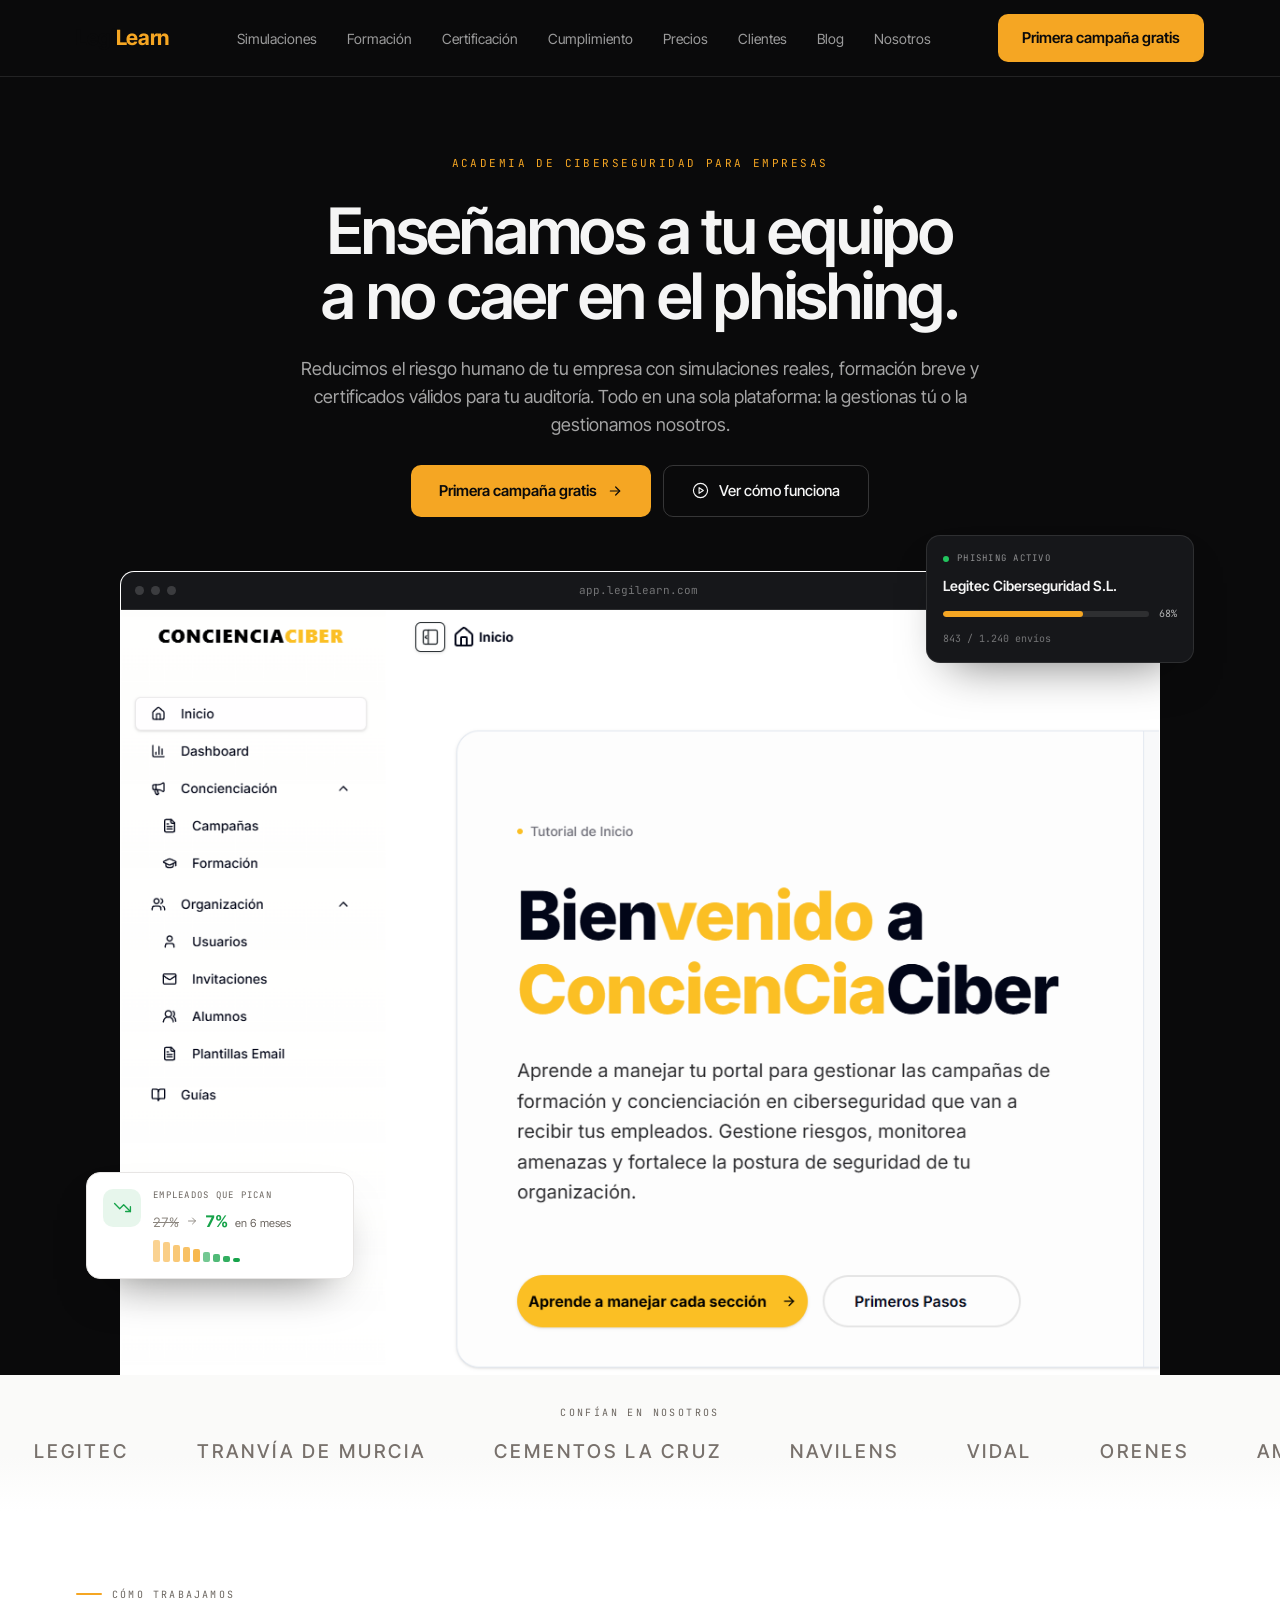
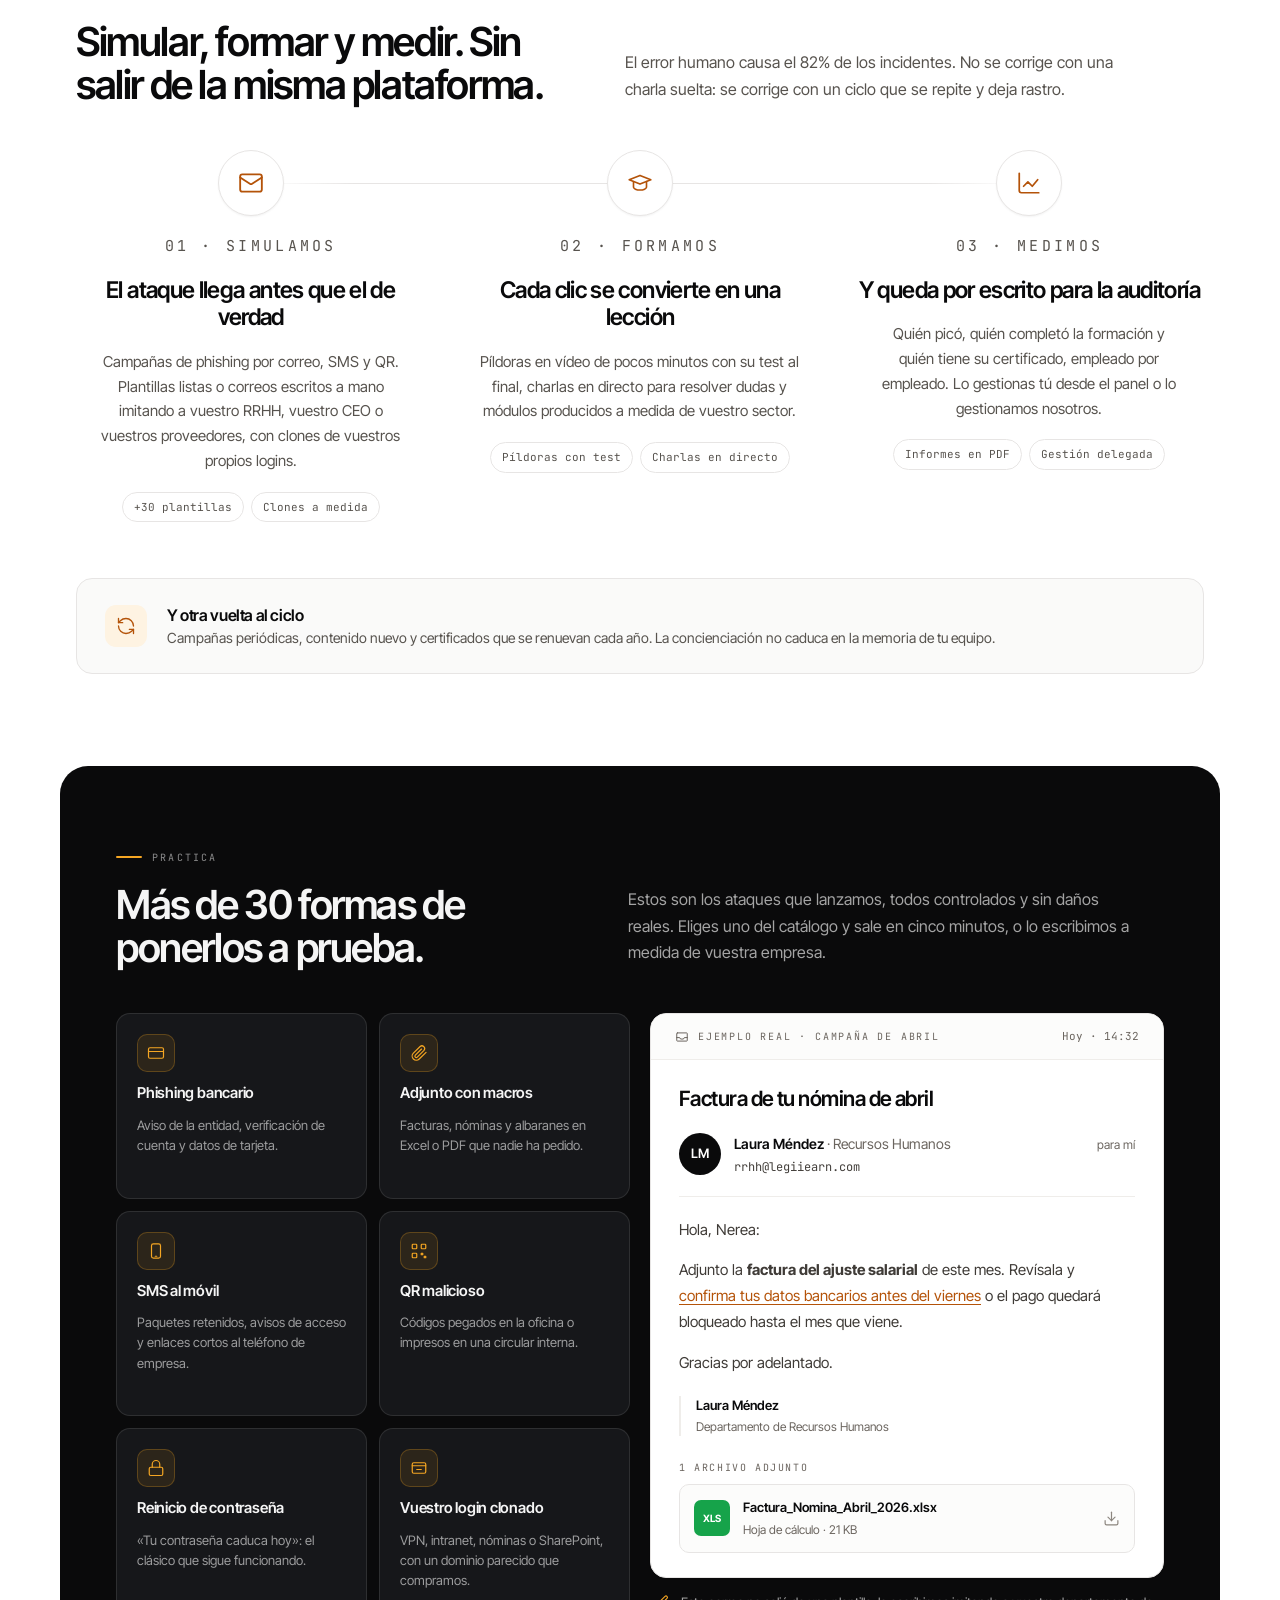
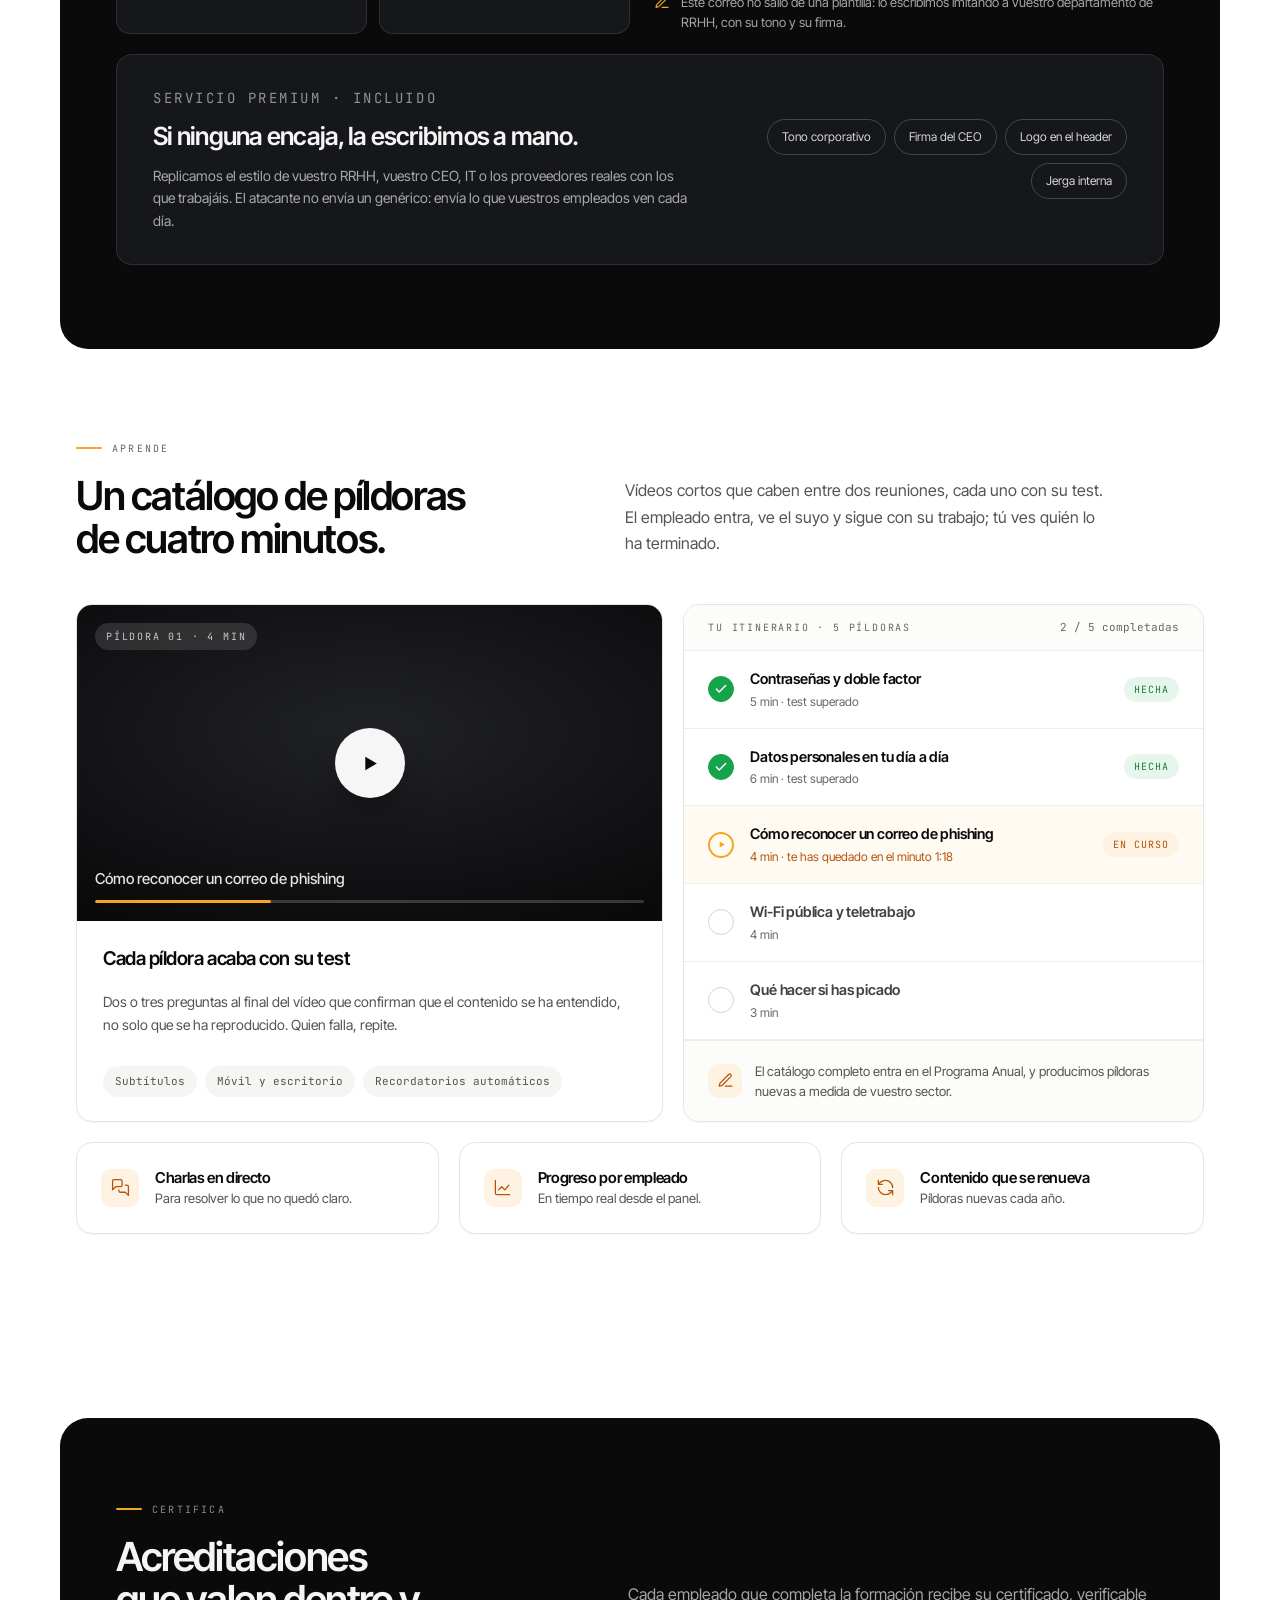
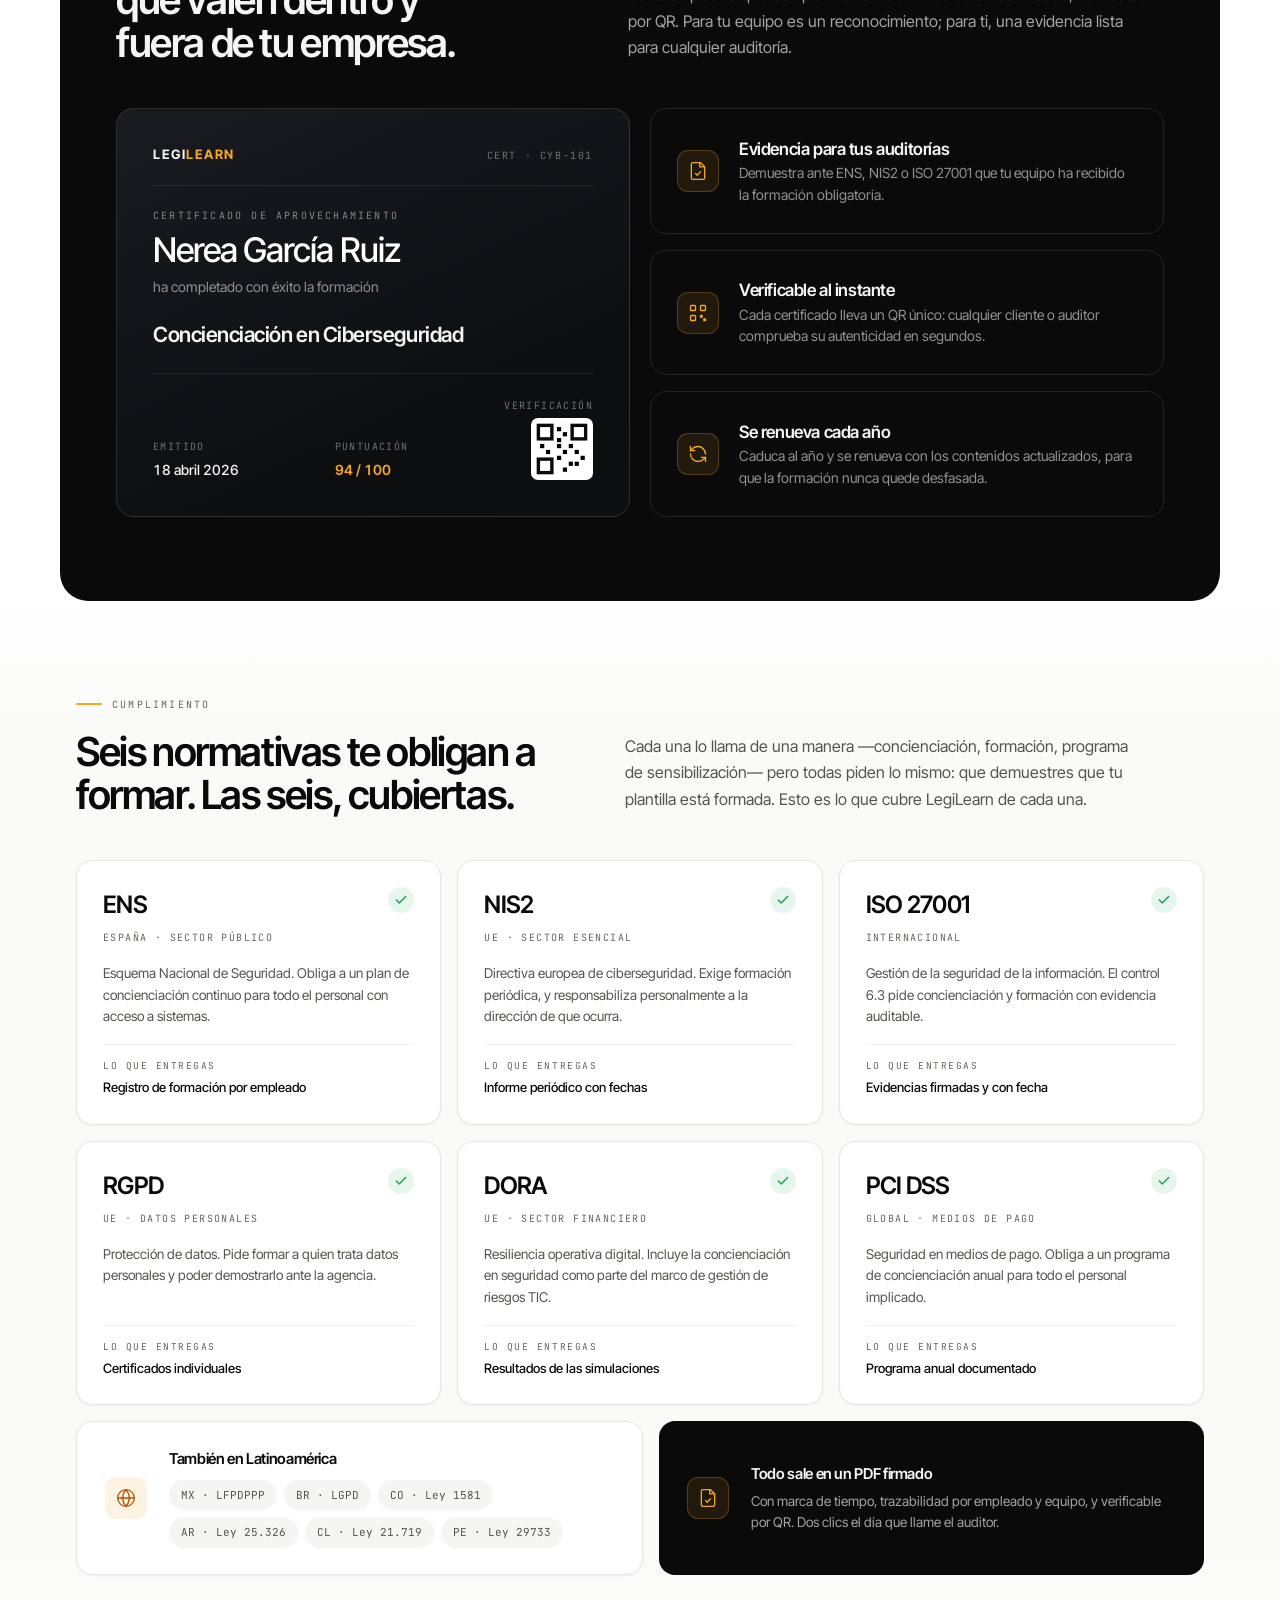
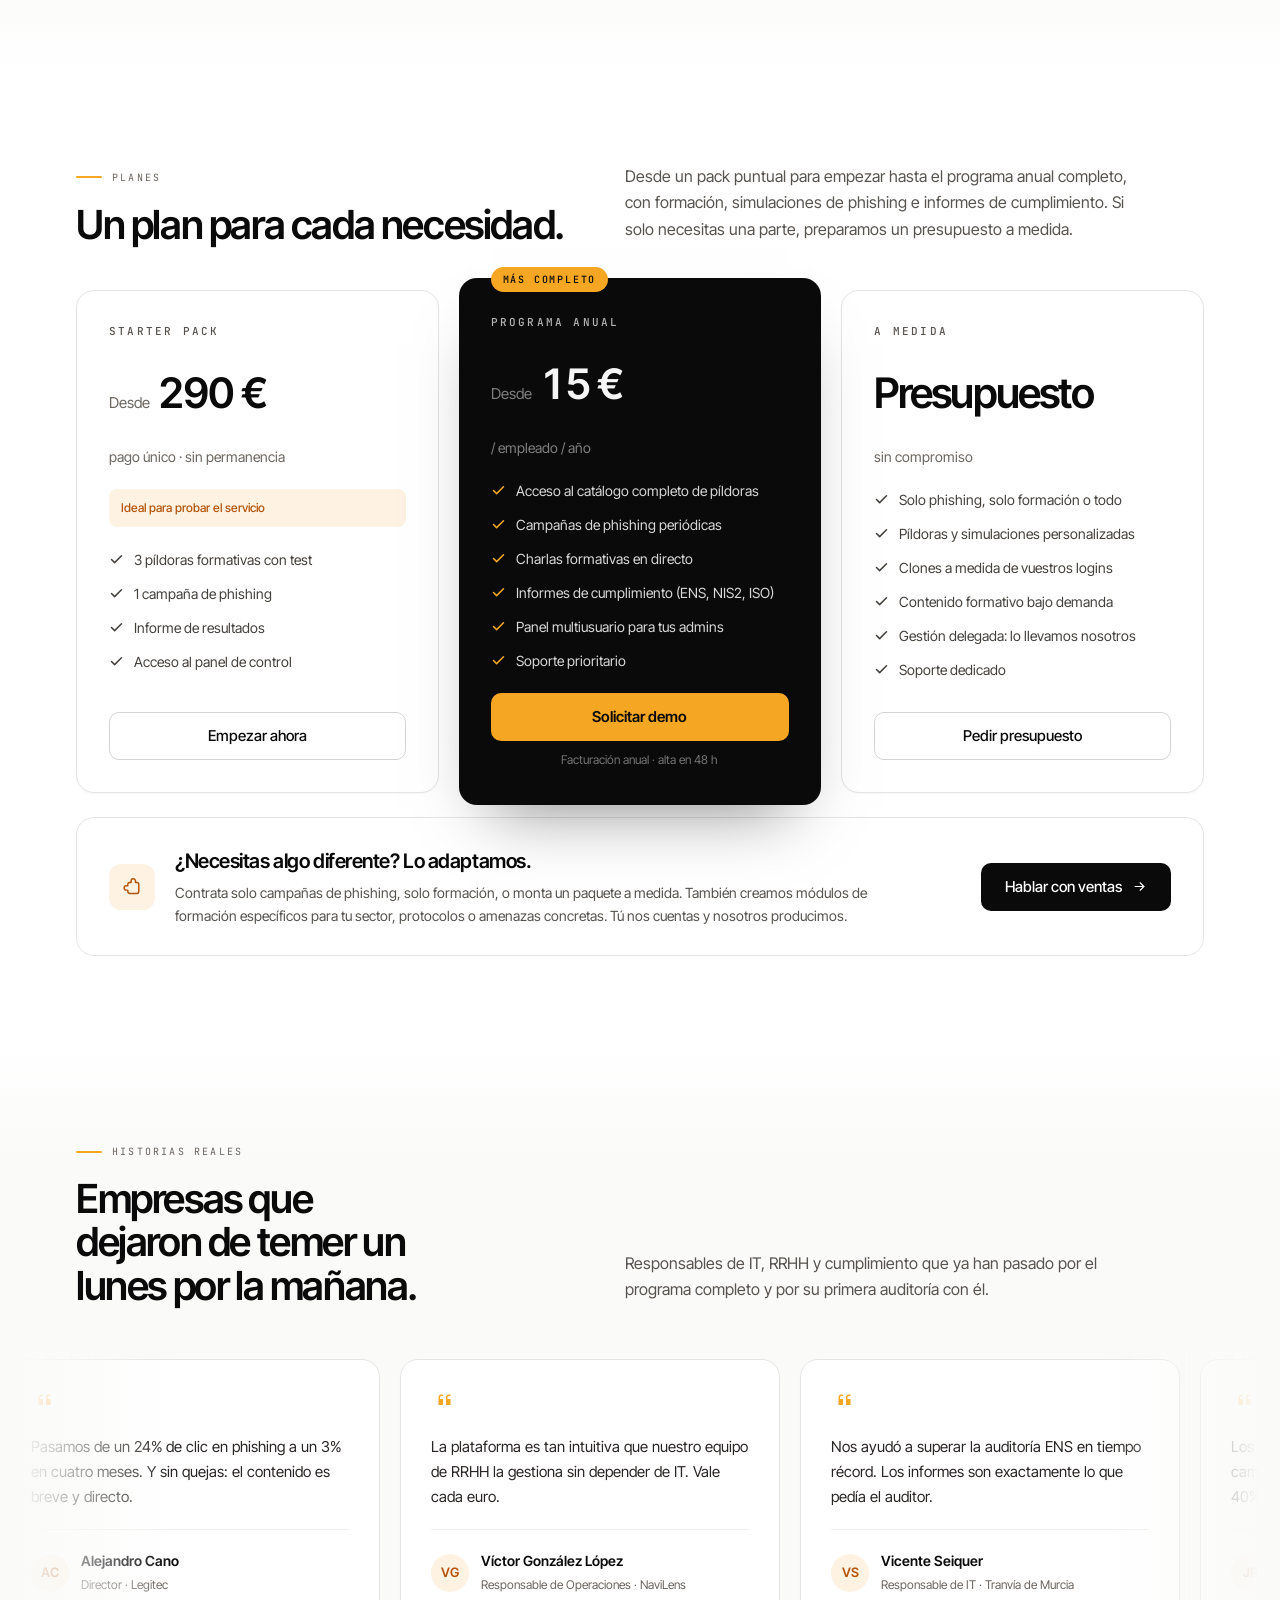
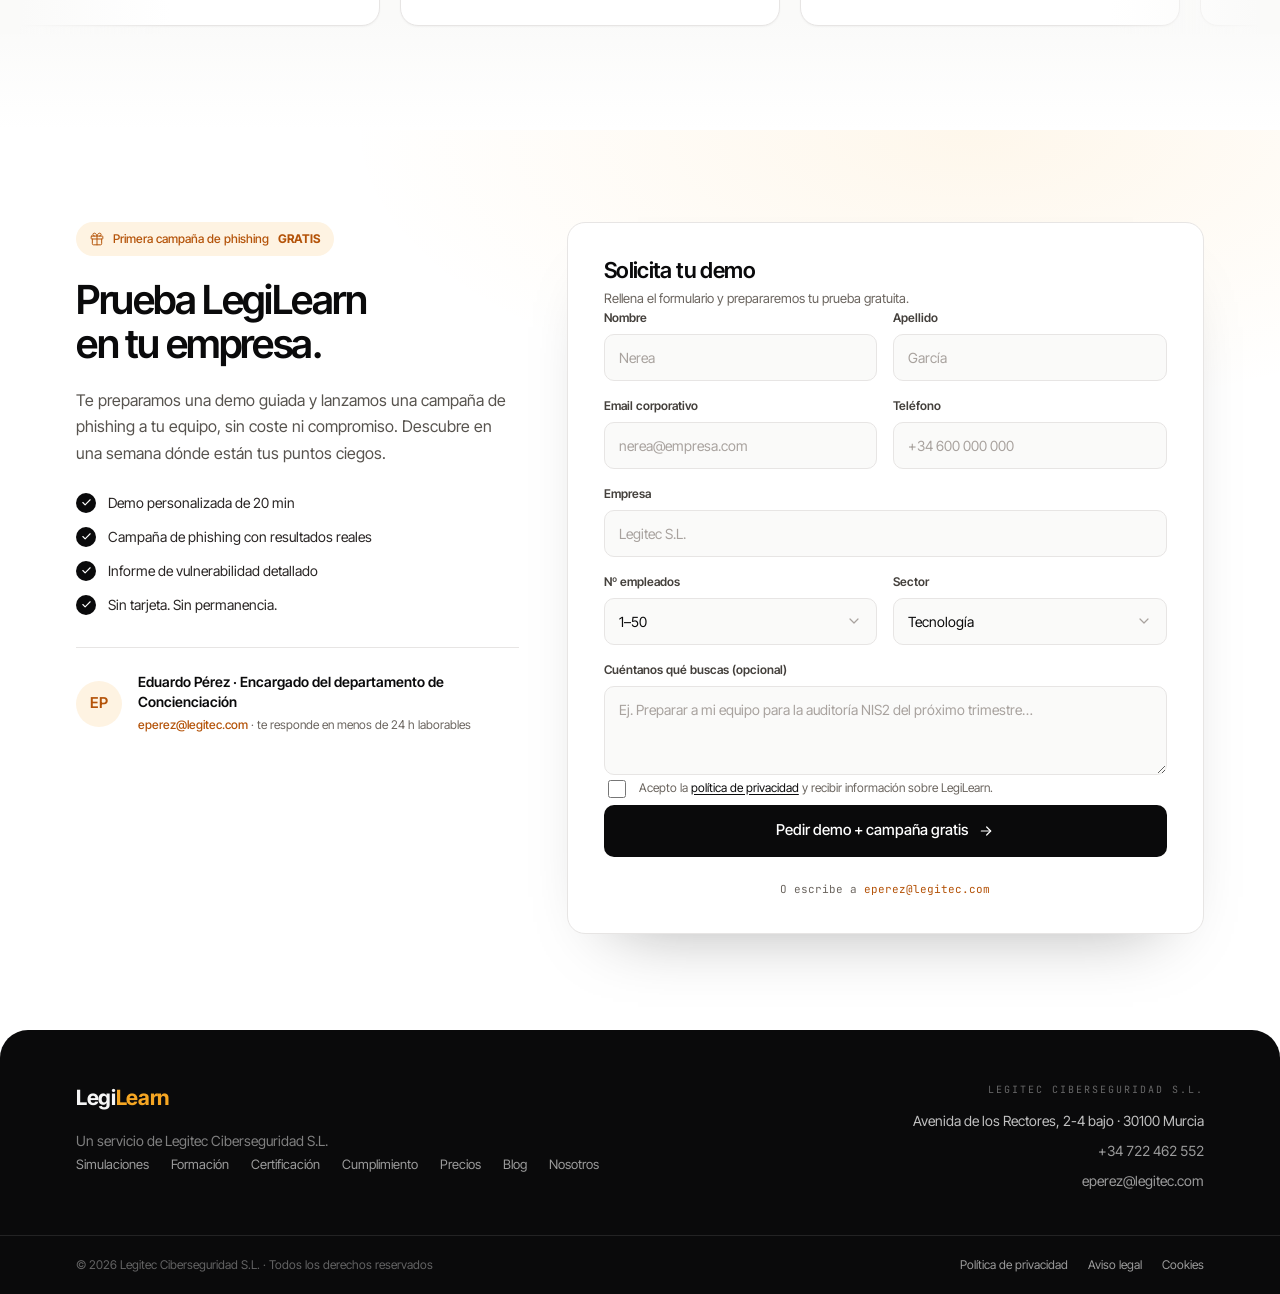
==== commit b15927ab: "Adapta blog, artículo y Sobre nosotros al diseño nuevo Las tres páginas usaban Tailwind por CDN y la" ====
--- a/index.html
+++ b/index.html
@@ -144,6 +144,8 @@
       <a class="nav__link" href="#cumplimiento">Cumplimiento</a>
       <a class="nav__link" href="#precios">Precios</a>
       <a class="nav__link" href="#clientes">Clientes</a>
+      <a class="nav__link" href="blog.html">Blog</a>
+      <a class="nav__link" href="nosotros.html">Nosotros</a>
       <a class="nav__link nav__cta-m" href="#contacto">Primera campaña gratis</a>
     </nav>
 
@@ -918,6 +920,8 @@
           <a class="nav__link" href="#certificados">Certificación</a>
           <a class="nav__link" href="#cumplimiento">Cumplimiento</a>
           <a class="nav__link" href="#precios">Precios</a>
+          <a class="nav__link" href="blog.html">Blog</a>
+          <a class="nav__link" href="nosotros.html">Nosotros</a>
         </nav>
       </div>
       <address class="footer__contact" style="font-style:normal">
--- a/assets/styles.css
+++ b/assets/styles.css
@@ -1288,3 +1288,187 @@
   .slab, .footer__slab, .plan--featured { background: #fff !important; color: #000 !important; }
   body { font-size: 12pt; }
 }
+
+/* --------------------------------------------------------------------------
+   9. Páginas interiores (blog, artículo y Sobre nosotros)
+   -------------------------------------------------------------------------- */
+
+/* Cabecera de página interior: la nav es oscura, así que el hero también. */
+.page-hero {
+  background: var(--ink);
+  color: var(--ink-fg);
+  padding-block: 76px 84px;
+}
+.page-hero__eyebrow {
+  font-family: var(--mono);
+  font-size: 11px;
+  letter-spacing: 0.22em;
+  text-transform: uppercase;
+  color: var(--amber);
+  margin-bottom: 22px;
+}
+.page-hero h1 { max-width: 900px; }
+.page-hero__lead {
+  max-width: 640px;
+  margin-top: 24px;
+  font-size: clamp(16px, 2vw, 18px);
+  line-height: 1.6;
+  color: var(--ink-text);
+  text-wrap: pretty;
+}
+.page-hero__cta { display: flex; flex-wrap: wrap; gap: 12px; margin-top: 32px; }
+
+/* Rejilla de artículos ---------------------------------------------------- */
+.posts {
+  display: grid;
+  grid-template-columns: repeat(3, minmax(0, 1fr));
+  gap: 20px;
+}
+.post-card {
+  display: flex;
+  flex-direction: column;
+  overflow: hidden;
+  height: 100%;
+}
+.post-card__cover {
+  position: relative;
+  aspect-ratio: 16 / 10;
+  overflow: hidden;
+  background: var(--tint);
+}
+.post-card__cover img { width: 100%; height: 100%; object-fit: cover; }
+.post-card__body { display: flex; flex-direction: column; gap: 12px; padding: 24px; flex: 1; }
+.post-card h3 { font-size: 19px; line-height: 1.3; letter-spacing: -0.022em; }
+.post-card p { font-size: 14px; line-height: 1.6; color: var(--fg-body); flex: 1; }
+.post-meta {
+  display: flex;
+  flex-wrap: wrap;
+  align-items: center;
+  gap: 10px;
+  font-family: var(--mono);
+  font-size: 11px;
+  color: var(--fg-muted);
+}
+.post-cat {
+  display: inline-flex;
+  align-items: center;
+  padding: 5px 10px;
+  border-radius: var(--radius-pill);
+  background: var(--amber-soft);
+  color: var(--amber-deep);
+  font-family: var(--mono);
+  font-size: 10px;
+  letter-spacing: 0.12em;
+  text-transform: uppercase;
+}
+
+/* Artículo destacado */
+.post-featured {
+  display: grid;
+  grid-template-columns: 1.15fr 0.85fr;
+  gap: 0;
+  overflow: hidden;
+  margin-bottom: 20px;
+}
+.post-featured .post-card__cover { aspect-ratio: auto; height: 100%; min-height: 320px; }
+.post-featured .post-card__body { padding: 40px; justify-content: center; gap: 16px; }
+.post-featured h2 { font-size: clamp(26px, 3vw, 34px); line-height: 1.14; }
+.post-featured p { font-size: 16px; line-height: 1.65; color: var(--fg-body); flex: 0; }
+
+/* Artículo ---------------------------------------------------------------- */
+.article { max-width: 760px; margin-inline: auto; }
+.article__cover {
+  border-radius: var(--radius-m);
+  overflow: hidden;
+  margin-bottom: 40px;
+  border: 1px solid var(--line);
+}
+.article__cover img { width: 100%; }
+
+.prose { font-size: 17px; line-height: 1.75; color: #3f3b37; }
+.prose > * + * { margin-top: 22px; }
+.prose h2 {
+  font-size: 27px;
+  line-height: 1.22;
+  letter-spacing: -0.03em;
+  color: var(--fg);
+  margin-top: 44px;
+}
+.prose h3 { font-size: 21px; color: var(--fg); margin-top: 32px; }
+.prose strong { font-weight: 600; color: var(--fg); }
+.prose a { color: var(--amber-deep); text-decoration: underline; text-underline-offset: 3px; }
+.prose ul, .prose ol { display: flex; flex-direction: column; gap: 12px; padding-left: 22px; }
+.prose ul li { list-style: disc; }
+.prose ol li { list-style: decimal; }
+.prose li::marker { color: var(--amber); }
+.prose figure { margin: 36px 0; }
+.prose figure img { width: 100%; border-radius: var(--radius-m); border: 1px solid var(--line); }
+.prose figcaption { margin-top: 10px; font-size: 13px; color: var(--fg-muted); text-align: center; }
+.prose blockquote {
+  padding: 4px 0 4px 22px;
+  border-left: 3px solid var(--amber);
+  font-size: 19px;
+  line-height: 1.6;
+  color: var(--fg-strong);
+}
+.prose table {
+  width: 100%;
+  border-collapse: collapse;
+  font-size: 14.5px;
+  border: 1px solid var(--line);
+  border-radius: var(--radius-s);
+  overflow: hidden;
+}
+.prose th, .prose td { padding: 12px 14px; text-align: left; vertical-align: top; border-bottom: 1px solid var(--line-3); }
+.prose th { background: var(--sand); font-weight: 600; font-size: 12px; text-transform: uppercase; letter-spacing: 0.06em; color: var(--fg-muted); }
+.prose tr:last-child td { border-bottom: 0; }
+.table-scroll { overflow-x: auto; }
+
+/* Sobre nosotros ---------------------------------------------------------- */
+.stats {
+  display: grid;
+  grid-template-columns: repeat(4, minmax(0, 1fr));
+  gap: 20px;
+}
+.stat { display: flex; flex-direction: column; gap: 6px; padding: 26px; }
+.stat b { font-size: clamp(30px, 3.4vw, 38px); font-weight: 600; letter-spacing: -0.04em; }
+.stat span { font-size: 13.5px; line-height: 1.5; color: var(--fg-body); }
+
+.duo { display: grid; grid-template-columns: 1fr 1fr; gap: 40px; align-items: center; }
+.duo img { width: 100%; border-radius: var(--radius-m); border: 1px solid var(--line); }
+
+.principles { display: grid; grid-template-columns: repeat(3, minmax(0, 1fr)); gap: 20px; }
+.principle { display: flex; flex-direction: column; gap: 14px; padding: 30px; }
+.principle__no { font-family: var(--mono); font-size: 22px; color: var(--amber); }
+.principle h3 { font-size: 20px; letter-spacing: -0.022em; }
+.principle p { font-size: 14.5px; line-height: 1.65; color: var(--fg-body); }
+
+.chain { display: grid; grid-template-columns: repeat(3, minmax(0, 1fr)); gap: 16px; }
+.chain__step {
+  display: flex;
+  flex-direction: column;
+  gap: 8px;
+  padding: 22px;
+  border: 1px solid var(--ink-line);
+  border-radius: 14px;
+  text-align: center;
+}
+.chain__step span { font-size: 13.5px; color: var(--ink-text); }
+.chain__step b { font-family: var(--mono); font-size: 12px; letter-spacing: 0.16em; color: var(--amber); }
+
+@media (max-width: 960px) {
+  .posts { grid-template-columns: 1fr 1fr; }
+  .post-featured { grid-template-columns: 1fr; }
+  .post-featured .post-card__cover { min-height: 220px; aspect-ratio: 16 / 9; }
+  .post-featured .post-card__body { padding: 28px; }
+  .stats { grid-template-columns: 1fr 1fr; }
+  .duo, .principles, .chain { grid-template-columns: 1fr; gap: 20px; }
+  .page-hero { padding-block: 56px 64px; }
+}
+
+@media (max-width: 640px) {
+  .posts { grid-template-columns: 1fr; }
+  .stats { grid-template-columns: 1fr; }
+  .prose { font-size: 16px; }
+  .prose h2 { font-size: 23px; }
+}
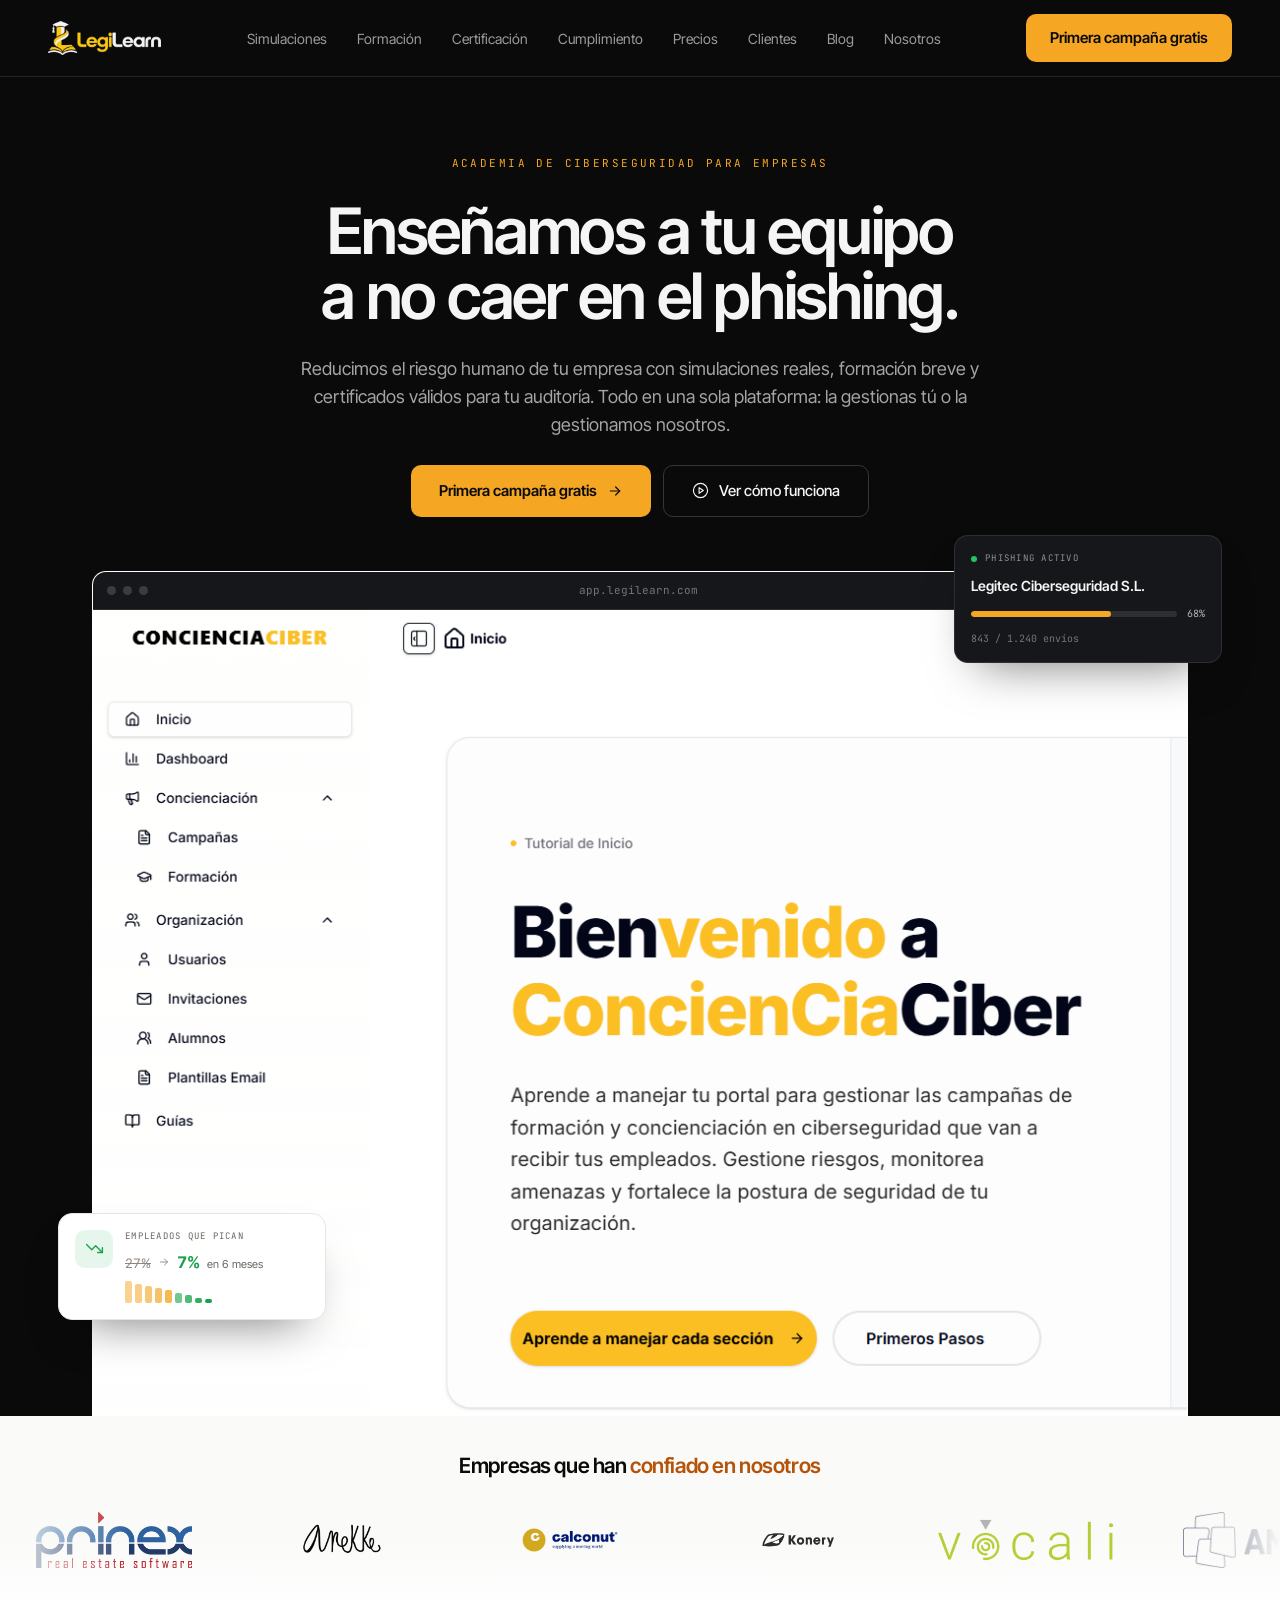
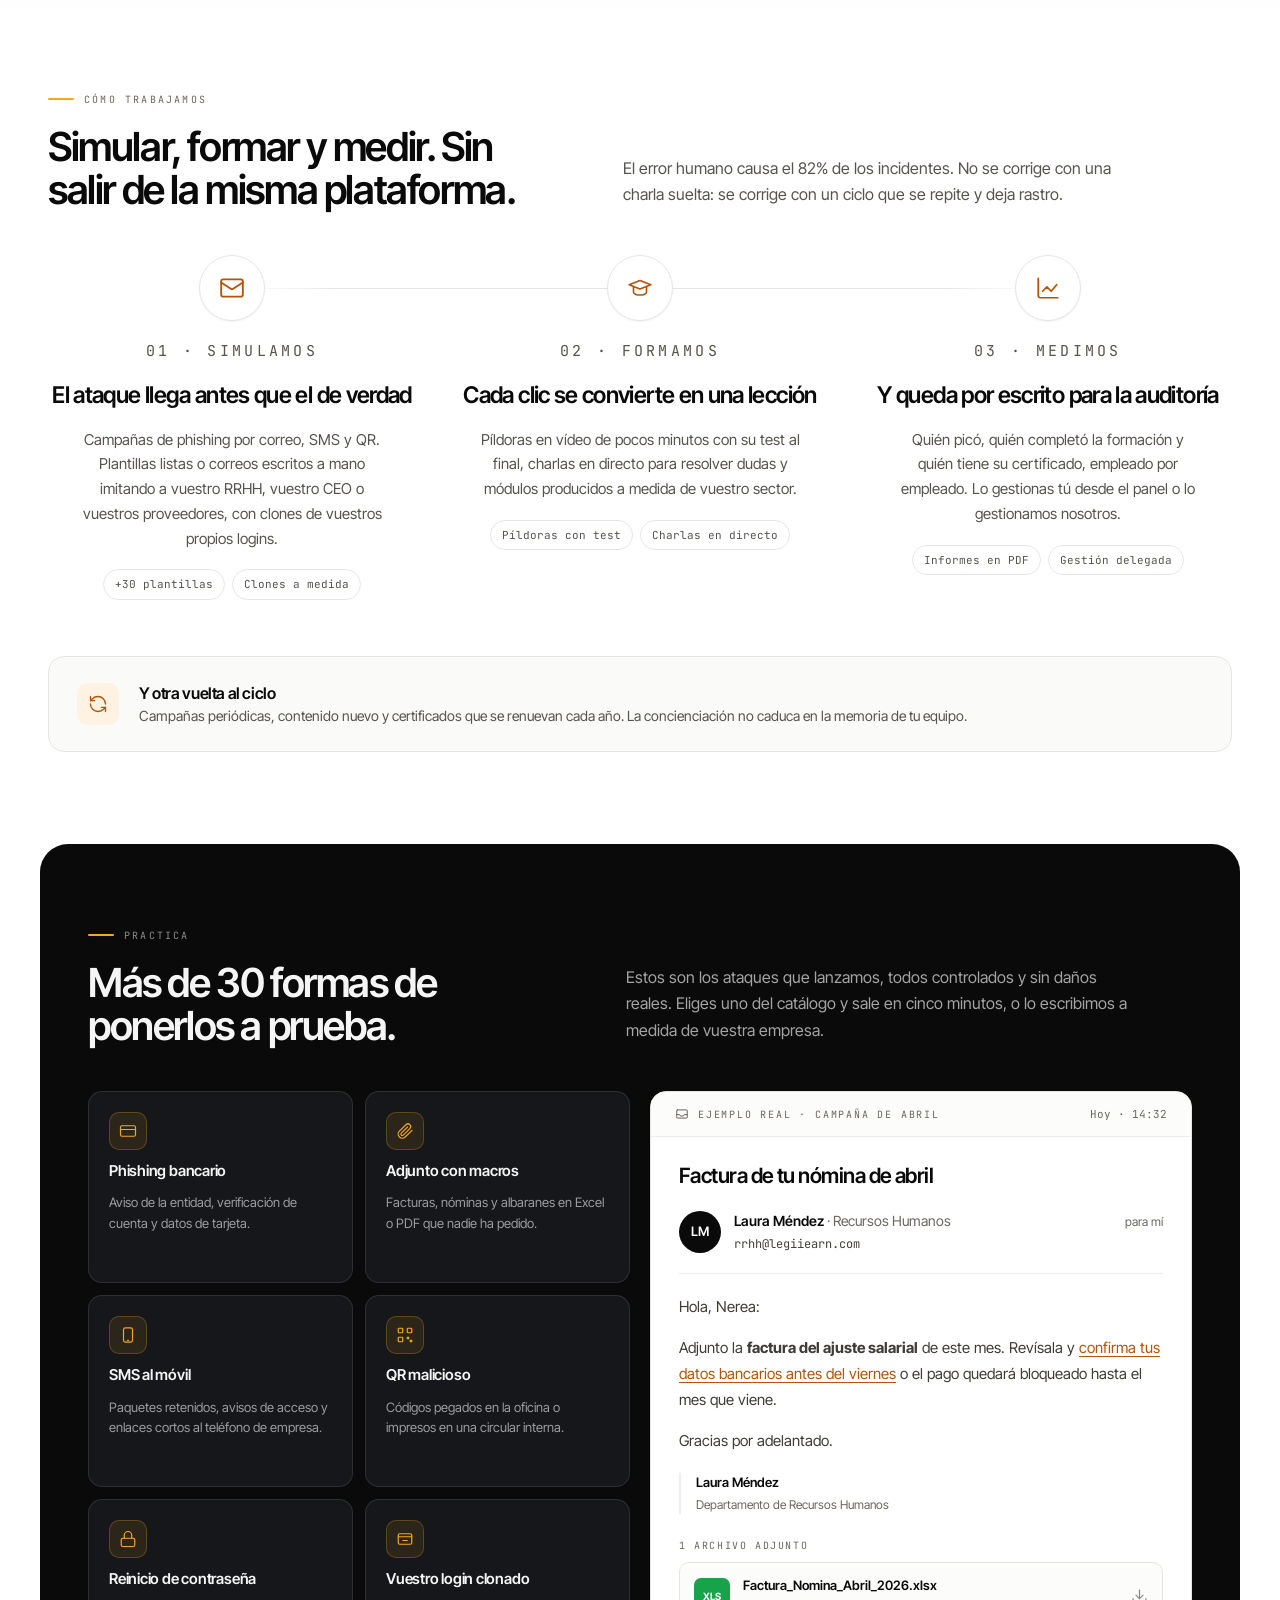
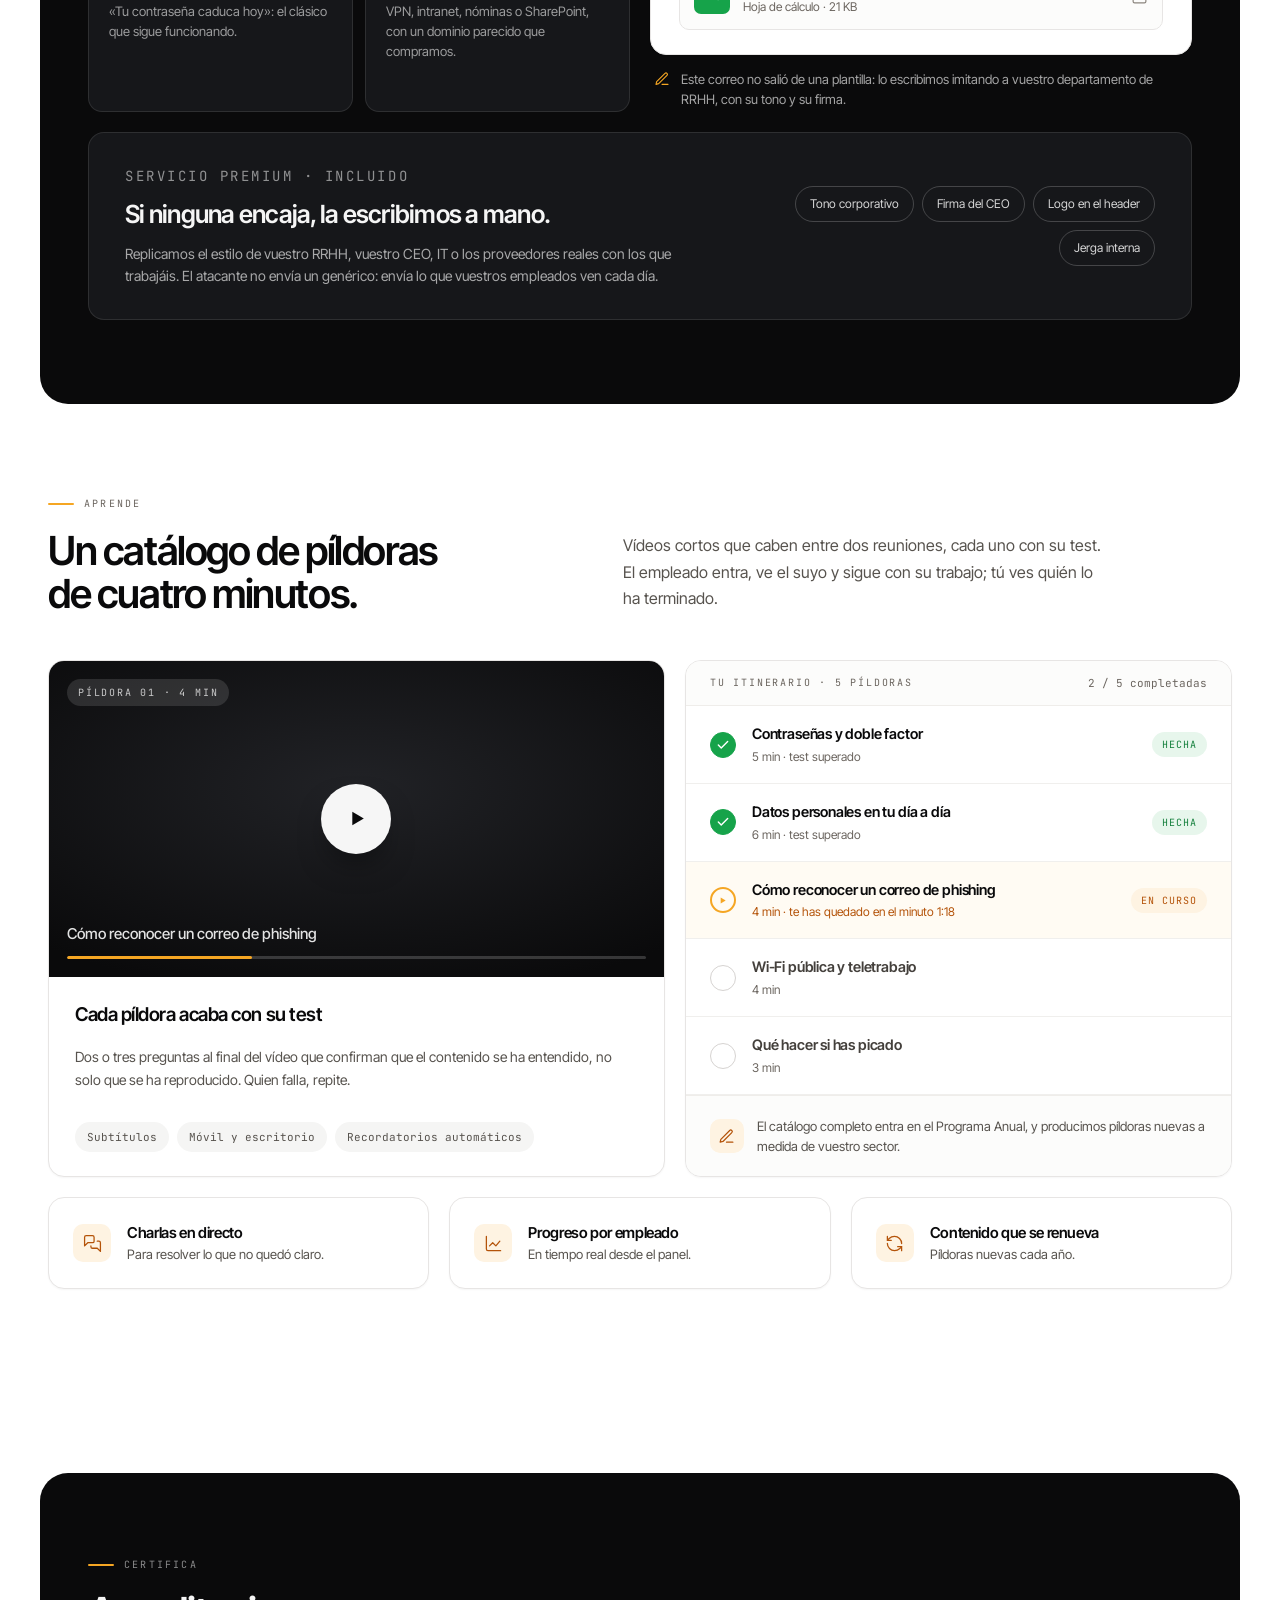
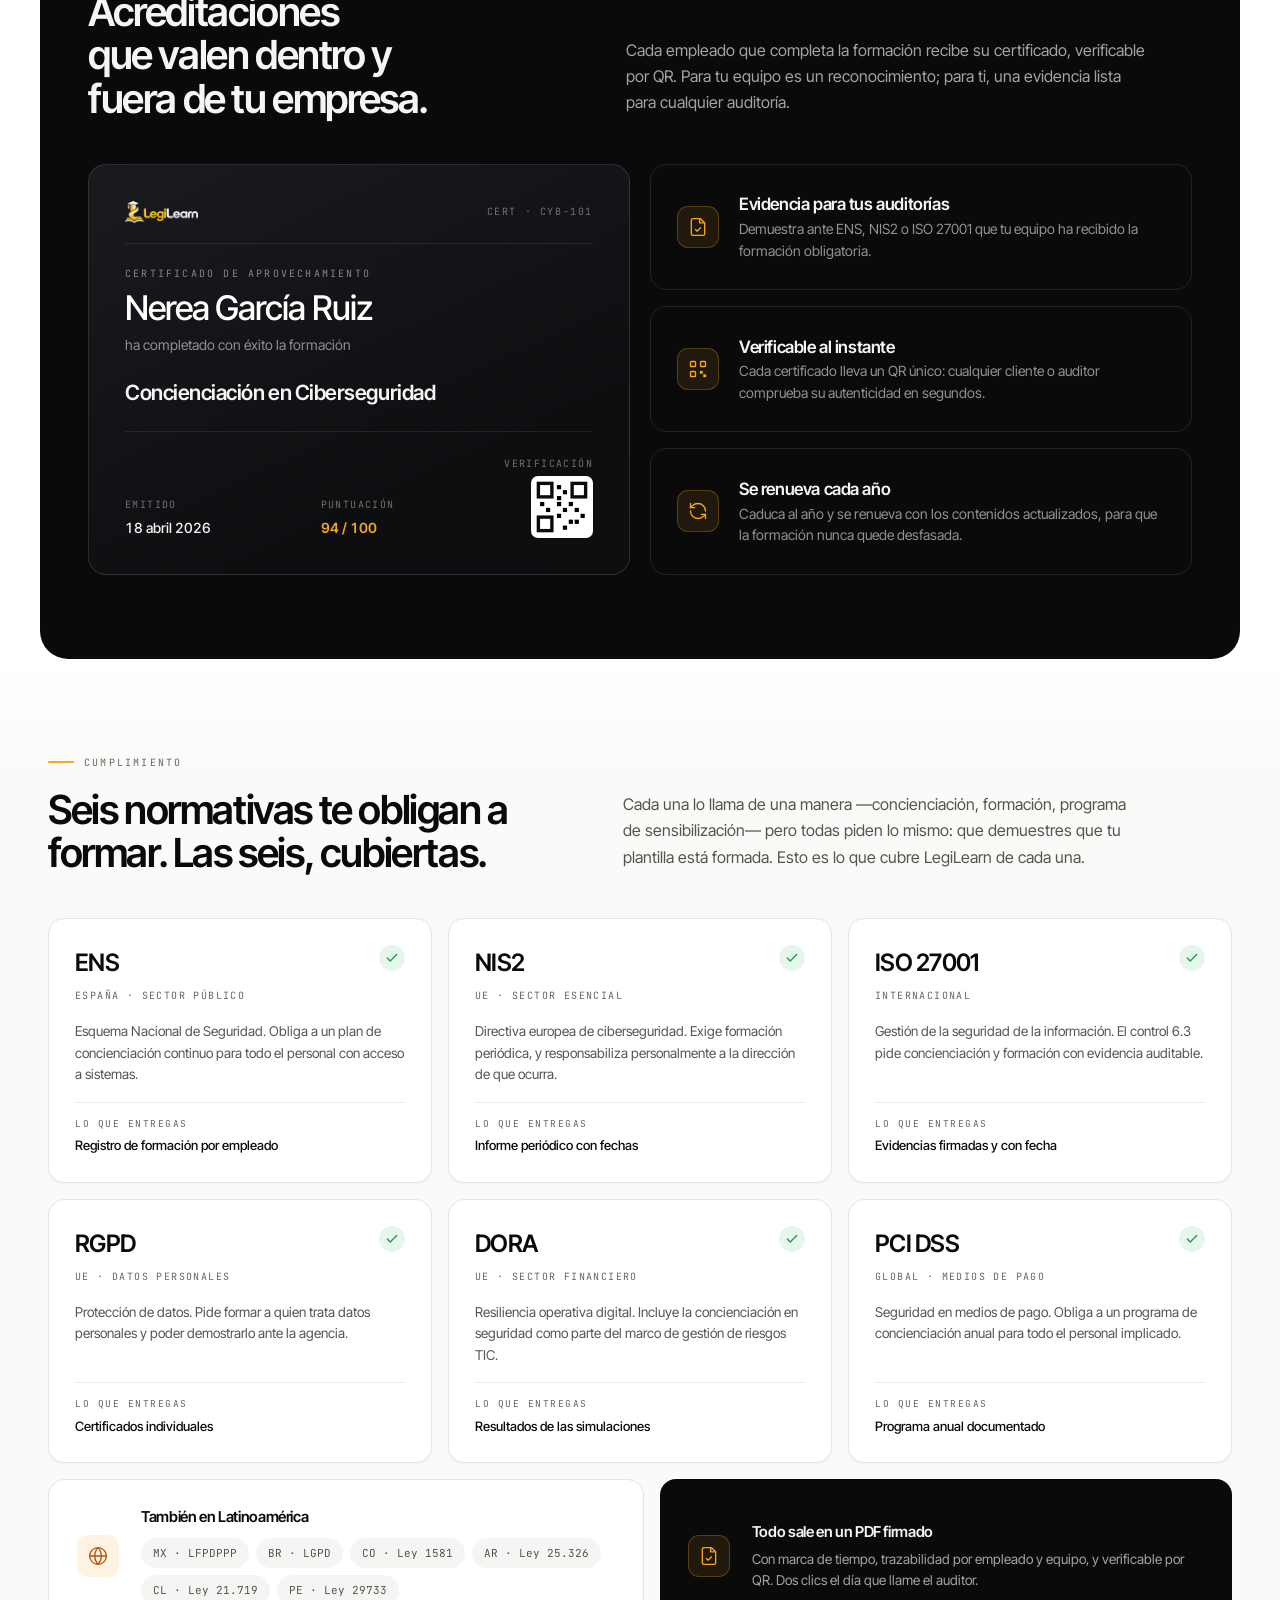
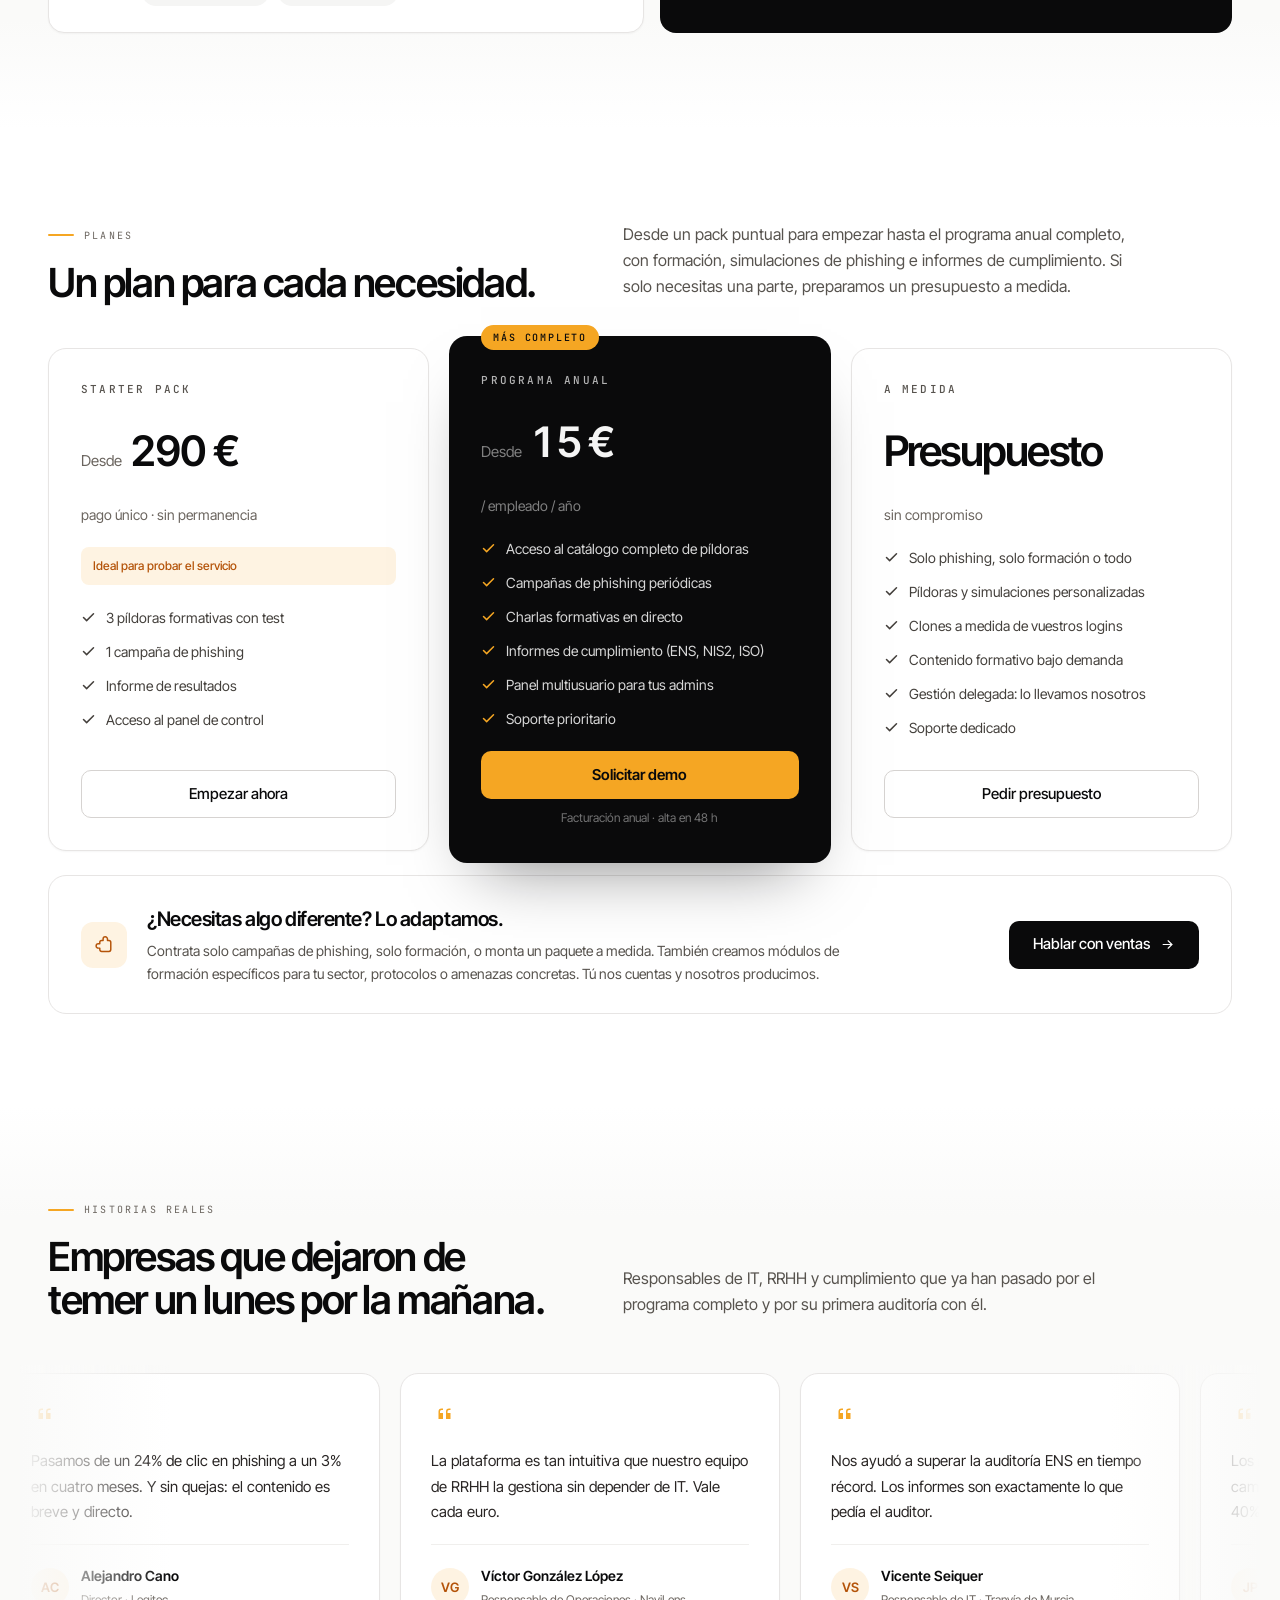
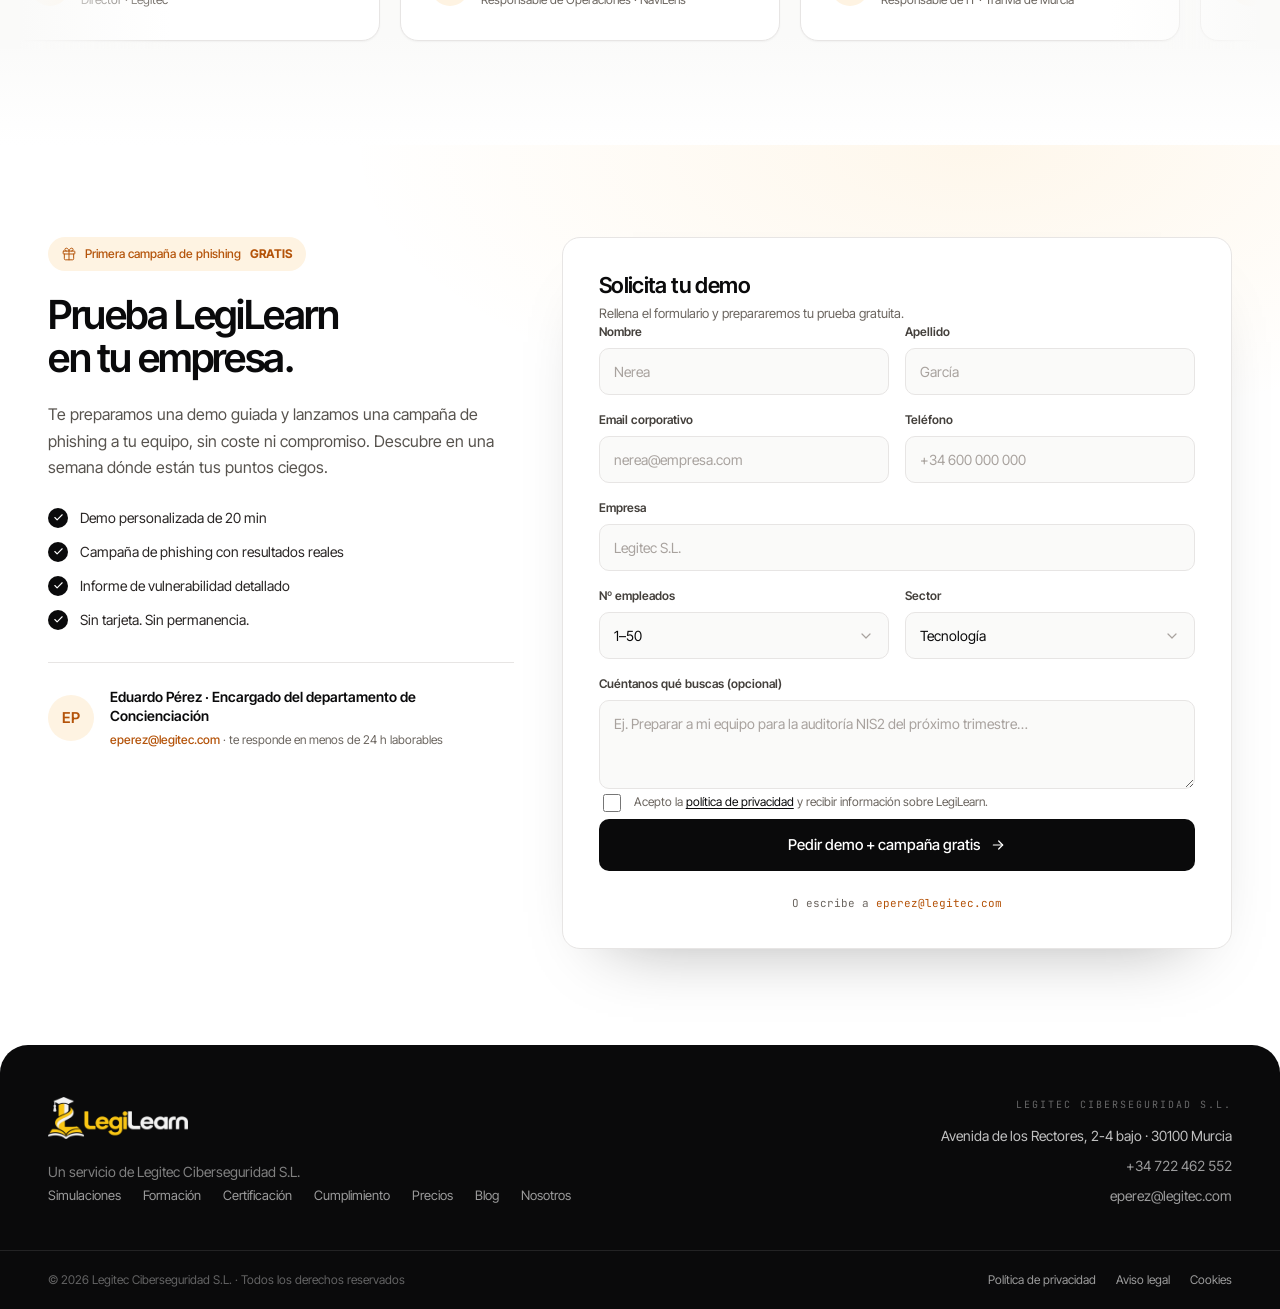
==== commit bc5db806: "Logotipo oficial, carrusel de clientes y menos margen lateral - Vuelve el carrusel de logos de clien" ====
--- a/index.html
+++ b/index.html
@@ -29,7 +29,8 @@
 <meta name="twitter:image" content="https://www.legilearn.com/assets/dashboard-home.png">
 
 <!-- ===== Iconos ===== -->
-<link rel="icon" href="data:image/svg+xml,%3Csvg xmlns='http://www.w3.org/2000/svg' viewBox='0 0 32 32'%3E%3Crect width='32' height='32' rx='7' fill='%230a0a0b'/%3E%3Ctext x='16' y='23' font-family='Helvetica,Arial,sans-serif' font-size='19' font-weight='700' fill='%23f5a623' text-anchor='middle'%3EL%3C/text%3E%3C/svg%3E">
+<link rel="icon" type="image/png" href="assets/legilearn-icono.png">
+<link rel="apple-touch-icon" href="assets/legilearn-isotipo.png">
 
 <!-- ===== Tipografías ===== -->
 <link rel="preconnect" href="https://fonts.googleapis.com">
@@ -135,7 +136,9 @@
 <!-- ====================== NAVEGACIÓN ====================== -->
 <header class="nav" data-nav>
   <div class="wrap nav__inner">
-    <a class="brand" href="#inicio" aria-label="LegiLearn, inicio">Legi<span>Learn</span></a>
+    <a class="brand" href="#inicio" aria-label="LegiLearn, inicio">
+      <img src="assets/legilearn-logo-oscuro.png" alt="LegiLearn" width="640" height="192">
+    </a>
 
     <nav class="nav__links" id="menu" aria-label="Principal">
       <a class="nav__link" href="#simulaciones">Simulaciones</a>
@@ -228,17 +231,29 @@
     </div>
   </section>
 
-  <!-- ====================== CLIENTES (marquesina) ====================== -->
-  <section class="clients" aria-label="Empresas que confían en LegiLearn">
-    <p class="clients__label">CONFÍAN EN NOSOTROS</p>
-    <div class="marquee">
-      <ul class="marquee__track">
-        <li>LEGITEC</li><li>TRANVÍA DE MURCIA</li><li>CEMENTOS LA CRUZ</li><li>NAVILENS</li><li>VIDAL</li>
-        <li>ORENES</li><li>AMAT</li><li>MUFACE</li><li>FUNDACIÓN ASPACIA</li><li>MONBUS</li>
-        <li aria-hidden="true">LEGITEC</li><li aria-hidden="true">TRANVÍA DE MURCIA</li><li aria-hidden="true">CEMENTOS LA CRUZ</li>
-        <li aria-hidden="true">NAVILENS</li><li aria-hidden="true">VIDAL</li><li aria-hidden="true">ORENES</li>
-        <li aria-hidden="true">AMAT</li><li aria-hidden="true">MUFACE</li><li aria-hidden="true">FUNDACIÓN ASPACIA</li>
-        <li aria-hidden="true">MONBUS</li>
+  <!-- ====================== CLIENTES ====================== -->
+  <section class="clients" aria-label="Empresas que han confiado en LegiLearn">
+    <p class="clients__title">Empresas que han <em>confiado en nosotros</em></p>
+    <div class="logos">
+      <ul class="logos__track">
+        <li><img src="uploads/logos/prinex.webp" alt="Prinex" width="176" height="56" decoding="async"></li>
+        <li><img src="uploads/logos/anekke.png" alt="Anekke" width="176" height="56" decoding="async"></li>
+        <li><img src="uploads/logos/calconut.png" alt="Calconut" width="176" height="56" decoding="async"></li>
+        <li><img src="uploads/logos/konery.png" alt="Konery" width="176" height="56" decoding="async"></li>
+        <li><img src="uploads/logos/vocali.png" alt="Vócali" width="176" height="56" decoding="async"></li>
+        <li><img src="uploads/logos/amat.png" alt="AMAT" width="176" height="56" decoding="async"></li>
+        <li><img src="uploads/logos/mesa-del-castillo.png" alt="Hospital Mesa del Castillo" width="176" height="56" decoding="async"></li>
+        <li><img src="uploads/logos/navilens.webp" alt="NaviLens" width="176" height="56" decoding="async"></li>
+        <li><img src="uploads/logos/stel-order.png" alt="STEL Order" width="176" height="56" decoding="async"></li>
+        <li aria-hidden="true"><img src="uploads/logos/prinex.webp" alt="" width="176" height="56" decoding="async"></li>
+        <li aria-hidden="true"><img src="uploads/logos/anekke.png" alt="" width="176" height="56" decoding="async"></li>
+        <li aria-hidden="true"><img src="uploads/logos/calconut.png" alt="" width="176" height="56" decoding="async"></li>
+        <li aria-hidden="true"><img src="uploads/logos/konery.png" alt="" width="176" height="56" decoding="async"></li>
+        <li aria-hidden="true"><img src="uploads/logos/vocali.png" alt="" width="176" height="56" decoding="async"></li>
+        <li aria-hidden="true"><img src="uploads/logos/amat.png" alt="" width="176" height="56" decoding="async"></li>
+        <li aria-hidden="true"><img src="uploads/logos/mesa-del-castillo.png" alt="" width="176" height="56" decoding="async"></li>
+        <li aria-hidden="true"><img src="uploads/logos/navilens.webp" alt="" width="176" height="56" decoding="async"></li>
+        <li aria-hidden="true"><img src="uploads/logos/stel-order.png" alt="" width="176" height="56" decoding="async"></li>
       </ul>
     </div>
   </section>
@@ -520,7 +535,7 @@
         <div class="split reveal">
           <article class="cert">
             <div class="cert__head">
-              <span class="brand" style="font-size:13px;letter-spacing:.12em">LEGI<span>LEARN</span></span>
+              <img src="assets/legilearn-logo-oscuro.png" alt="LegiLearn" width="640" height="192" style="height:22px;width:auto">
               <span class="mono" style="font-size:10px;letter-spacing:.16em;color:rgba(245,245,245,.42)">CERT · CYB-101</span>
             </div>
             <div style="display:flex;flex-direction:column;gap:8px">
@@ -912,7 +927,9 @@
   <div class="footer__slab">
     <div class="wrap footer__top">
       <div>
-        <a class="brand" href="#inicio">Legi<span>Learn</span></a>
+        <a class="brand brand--footer" href="#inicio" aria-label="LegiLearn, inicio">
+          <img src="assets/legilearn-logo-oscuro.png" alt="LegiLearn" width="640" height="192">
+        </a>
         <p style="font-size:14px;color:rgba(245,245,245,.5);margin-top:16px">Un servicio de Legitec Ciberseguridad S.L.</p>
         <nav class="footer__links" aria-label="Secciones">
           <a class="nav__link" href="#simulaciones">Simulaciones</a>
--- a/assets/styles.css
+++ b/assets/styles.css
@@ -45,8 +45,8 @@
   --mono: "JetBrains Mono", ui-monospace, SFMono-Regular, Consolas, monospace;
 
   /* medidas */
-  --wrap: 1240px;
-  --gutter: 56px;
+  --wrap: 1440px;
+  --gutter: 48px;
   --radius-s: 10px;
   --radius-m: 16px;
   --radius-l: 18px;
@@ -335,15 +335,10 @@
   color: var(--amber);
 }
 
-.brand {
-  display: inline-flex;
-  align-items: baseline;
-  font-size: 21px;
-  font-weight: 700;
-  letter-spacing: -0.015em;
-}
-.brand span { color: var(--amber); }
-.brand--light span { color: var(--amber-deep); }
+/* Logotipo oficial: en cabecera, pie y certificado siempre es la imagen. */
+.brand { display: inline-flex; align-items: center; }
+.brand img { height: 34px; width: auto; }
+.brand--footer img { height: 42px; }
 
 /* --------------------------------------------------------------------------
    5. Secciones
@@ -482,34 +477,36 @@
 .meter > i { display: block; height: 100%; border-radius: var(--radius-pill); background: var(--amber); }
 .meter > i.is-good { background: var(--green); }
 
-/* 5.3 Marquesina de clientes --------------------------------------------- */
+/* 5.3 Carrusel de clientes ---------------------------------------------- */
 .clients {
-  background: linear-gradient(180deg, var(--sand) 0, var(--sand) 60%, var(--surface) 100%);
-  padding: 30px 0 44px;
+  background: linear-gradient(180deg, var(--sand) 0, var(--sand) 62%, var(--surface) 100%);
+  padding: 34px 0 48px;
   overflow: hidden;
 }
-.clients__label {
+.clients__title {
   text-align: center;
-  margin-bottom: 18px;
-  font-family: var(--mono);
-  font-size: 10px;
-  letter-spacing: 0.24em;
-  color: var(--fg-muted);
-}
-.marquee { overflow: hidden; }
-.marquee__track {
-  display: flex;
+  margin-bottom: 30px;
+  font-size: clamp(17px, 2.1vw, 21px);
+  font-weight: 600;
+  letter-spacing: -0.02em;
+}
+.clients__title em { font-style: normal; color: var(--amber-deep); }
+
+/* Los bordes se desvanecen con una máscara sobre el propio carrusel. */
+.logos {
+  overflow: hidden;
+  -webkit-mask-image: linear-gradient(90deg, transparent, #000 10%, #000 90%, transparent);
+  mask-image: linear-gradient(90deg, transparent, #000 10%, #000 90%, transparent);
+}
+.logos__track {
+  display: flex;
+  align-items: center;
   width: max-content;
-  animation: slide 46s linear infinite;
-}
-.marquee__track li {
-  padding-inline: 34px;
-  font-size: 19px;
-  font-weight: 500;
-  letter-spacing: 0.16em;
-  white-space: nowrap;
-  color: #78716c;
-}
+  animation: slide 44s linear infinite;
+}
+.logos:hover .logos__track { animation-play-state: paused; }
+.logos__track li { flex: 0 0 auto; margin-inline: 26px; }
+.logos__track img { height: 56px; width: 176px; object-fit: contain; }
 
 /* 5.4 Recorrido (Cómo trabajamos) ---------------------------------------- */
 .steps { position: relative; }
@@ -1190,12 +1187,16 @@
    7. Responsive
    -------------------------------------------------------------------------- */
 @media (max-width: 1120px) {
-  :root { --gutter: 40px; }
+  :root { --gutter: 36px; }
   .steps::before { left: 12%; right: 12%; }
   .quotes::before, .quotes::after { width: 90px; }
+  .logos__track img { height: 48px; width: 152px; }
+  .logos__track li { margin-inline: 20px; }
 }
 
 @media (max-width: 960px) {
+  .brand img { height: 30px; }
+  .brand--footer img { height: 38px; }
   .nav__links { display: none; }
   .nav__toggle { display: inline-flex; }
   .nav__actions .btn { display: none; }
@@ -1261,7 +1262,9 @@
   .cert { padding: 26px; }
   .cert__foot { flex-wrap: wrap; gap: 18px; }
   .footer__legal .wrap { flex-direction: column; align-items: flex-start; }
-  .clients__label { padding-inline: 20px; }
+  .clients__title { padding-inline: 20px; }
+  .logos__track img { height: 40px; width: 122px; }
+  .logos__track li { margin-inline: 14px; }
 }
 
 /* --------------------------------------------------------------------------
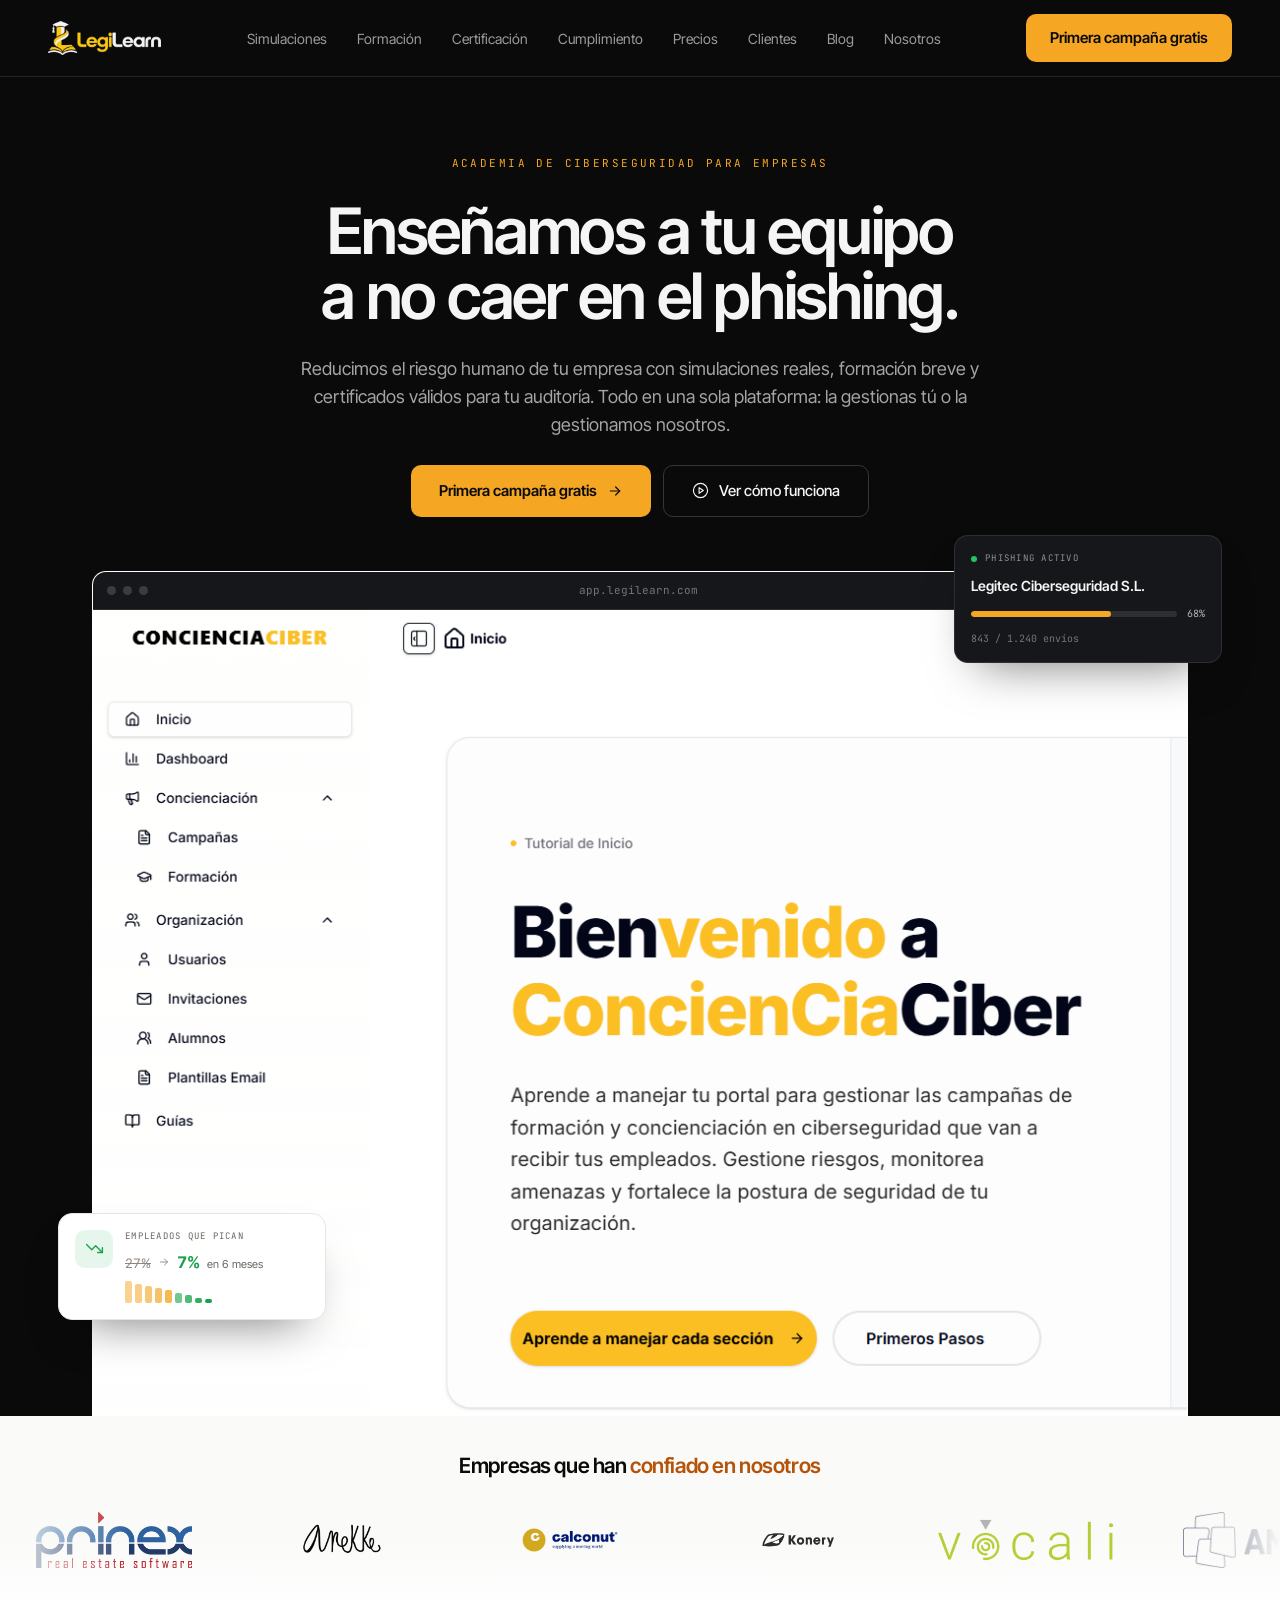
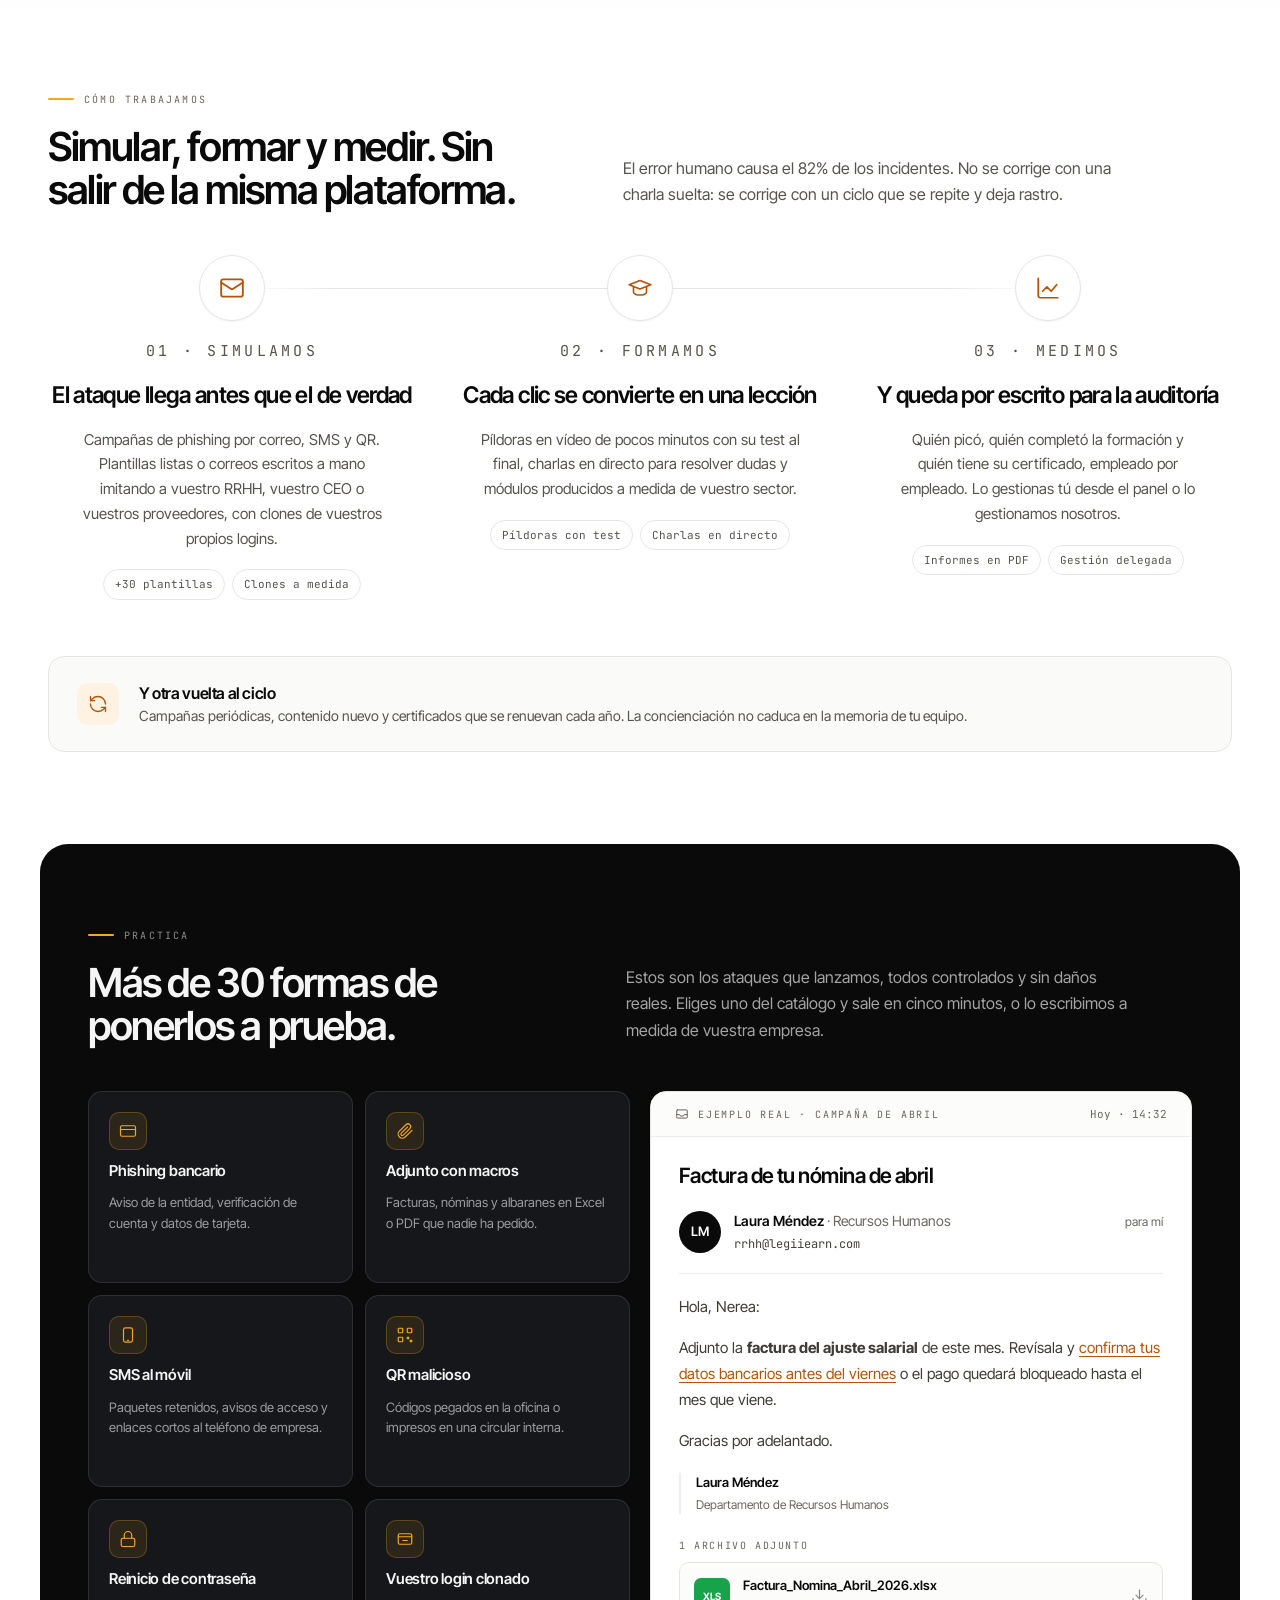
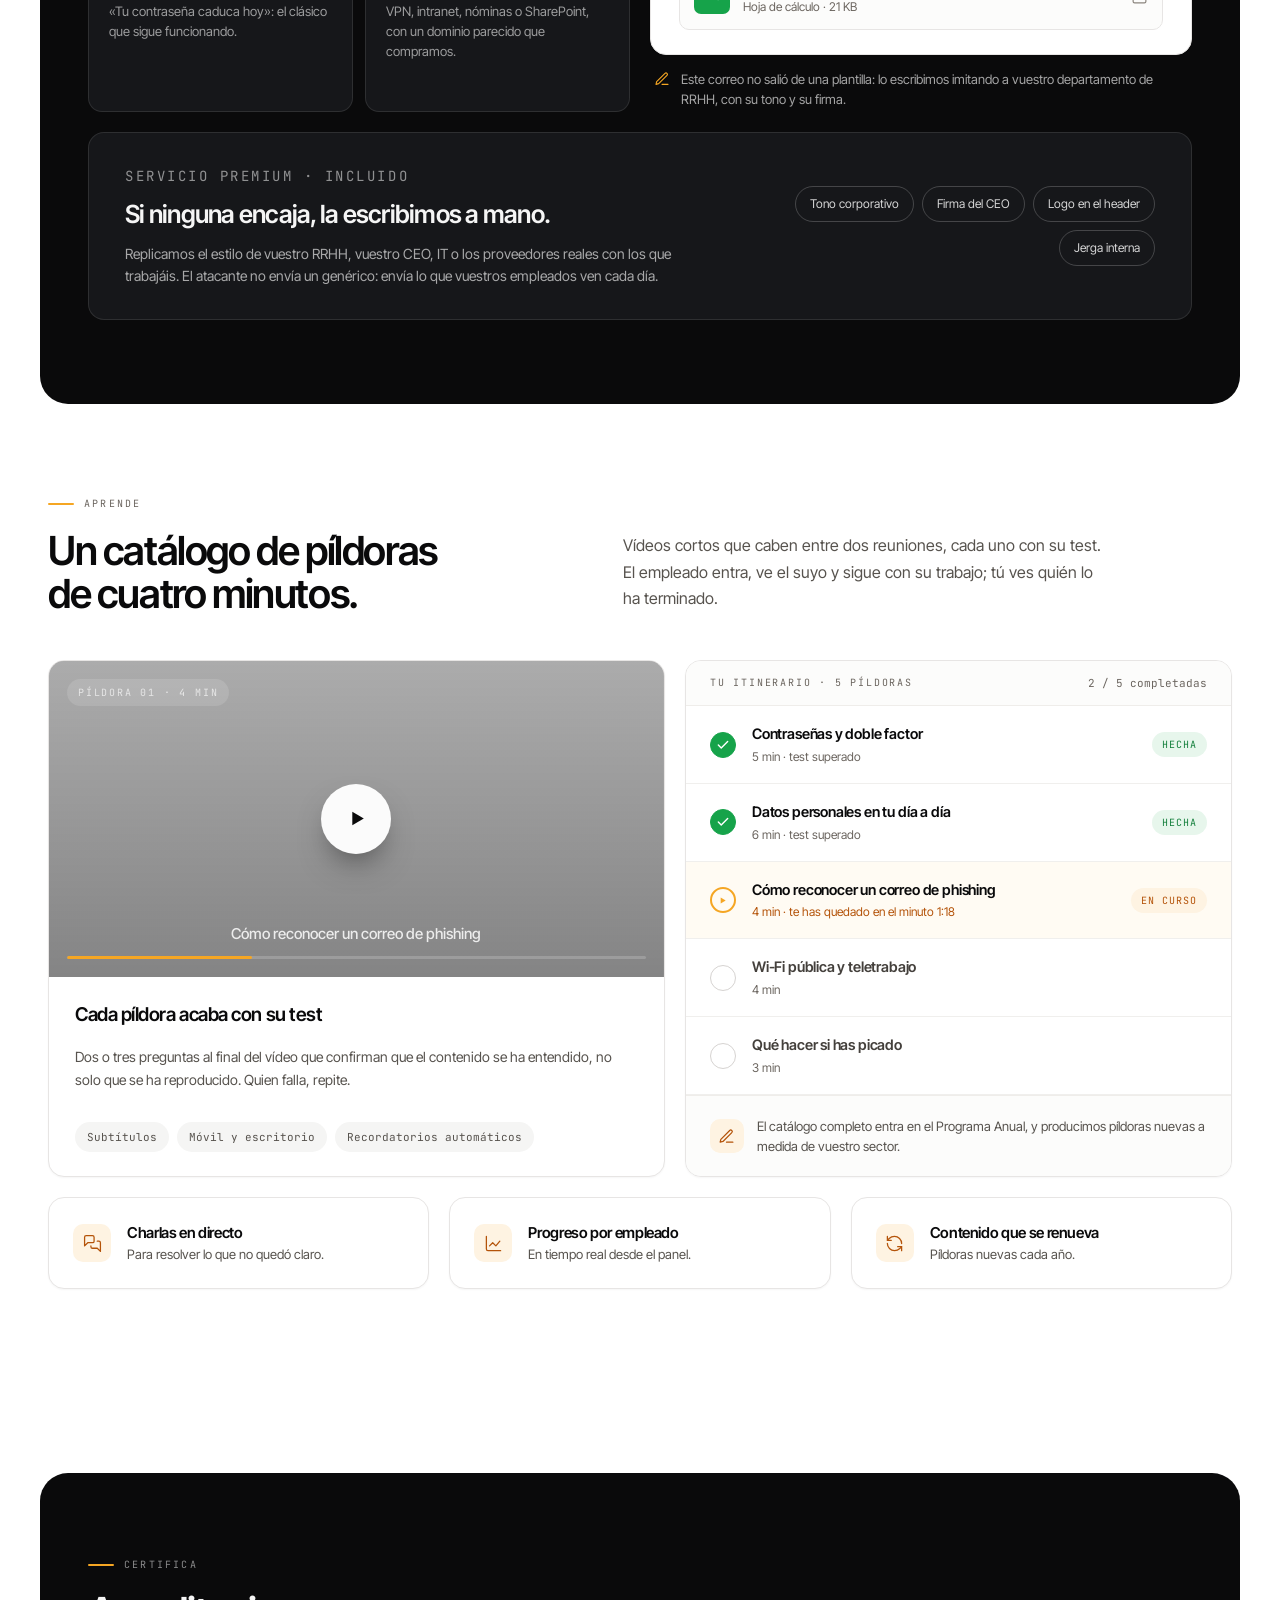
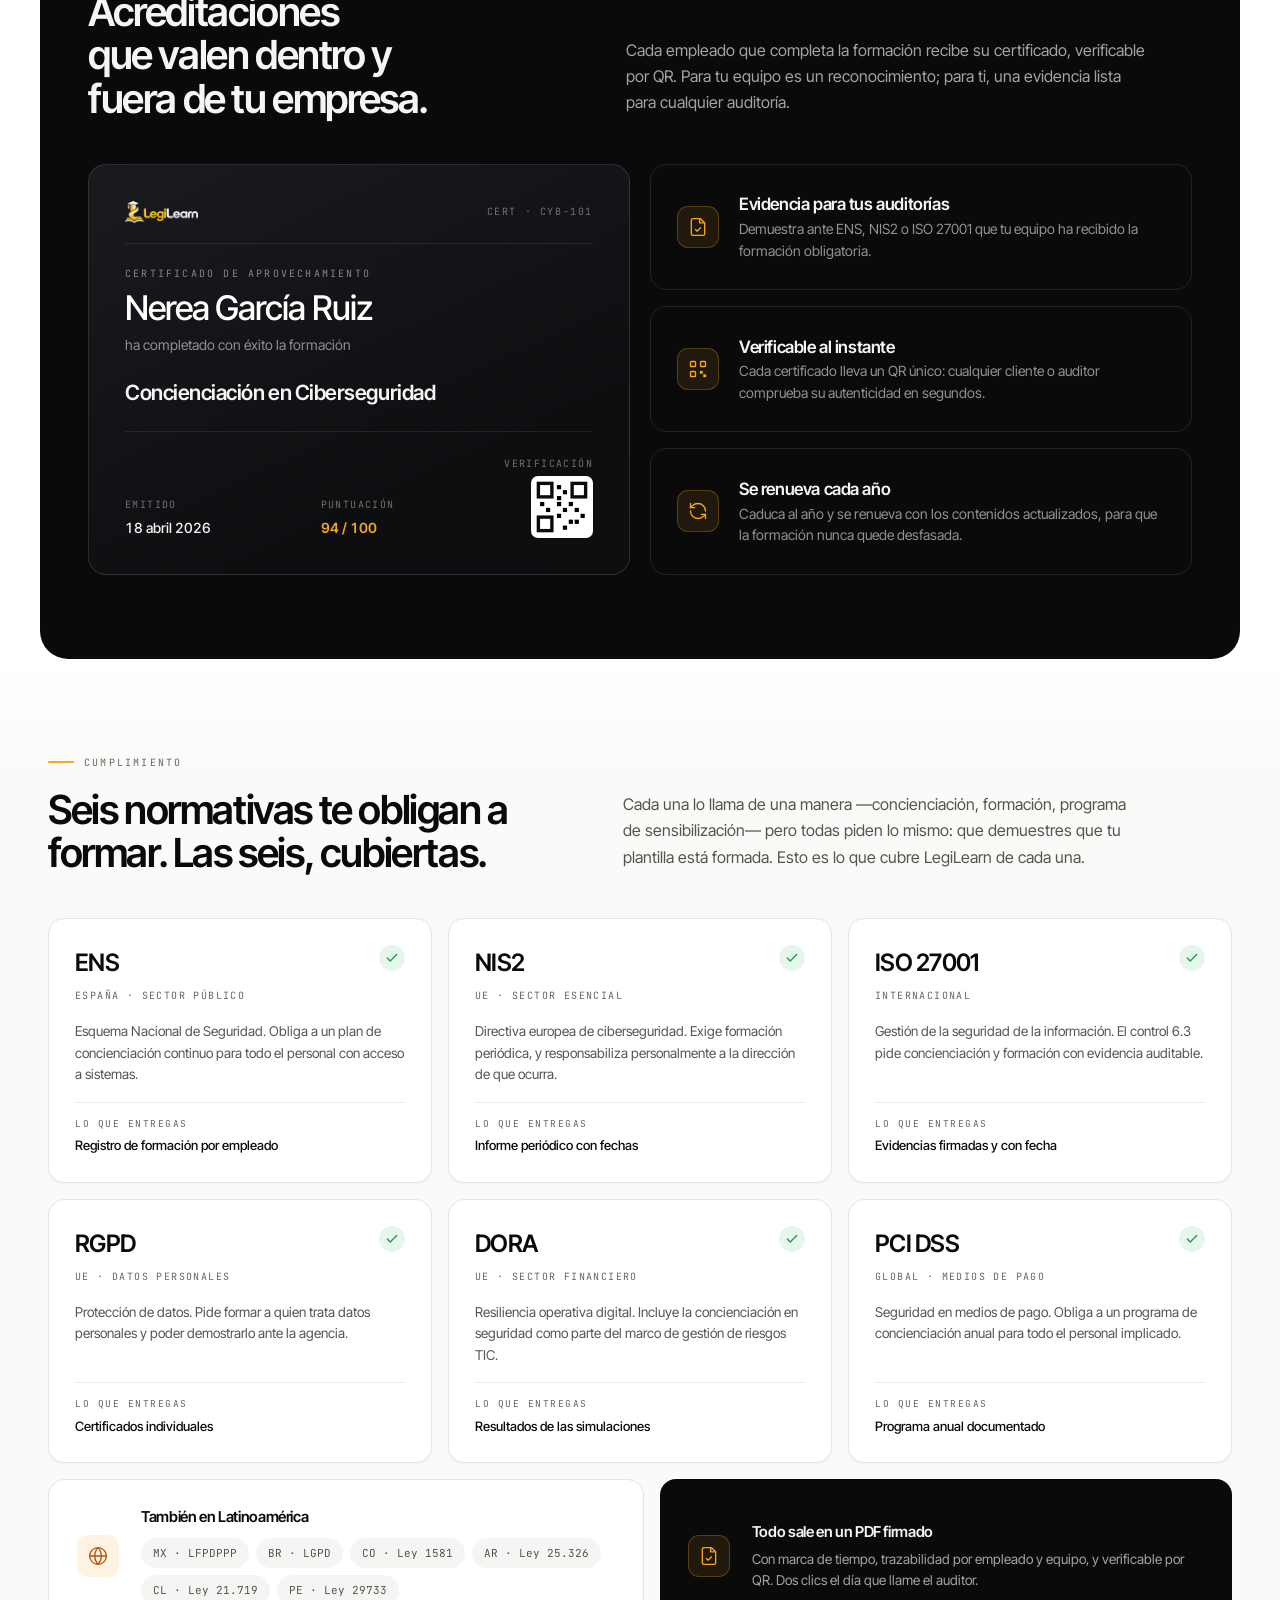
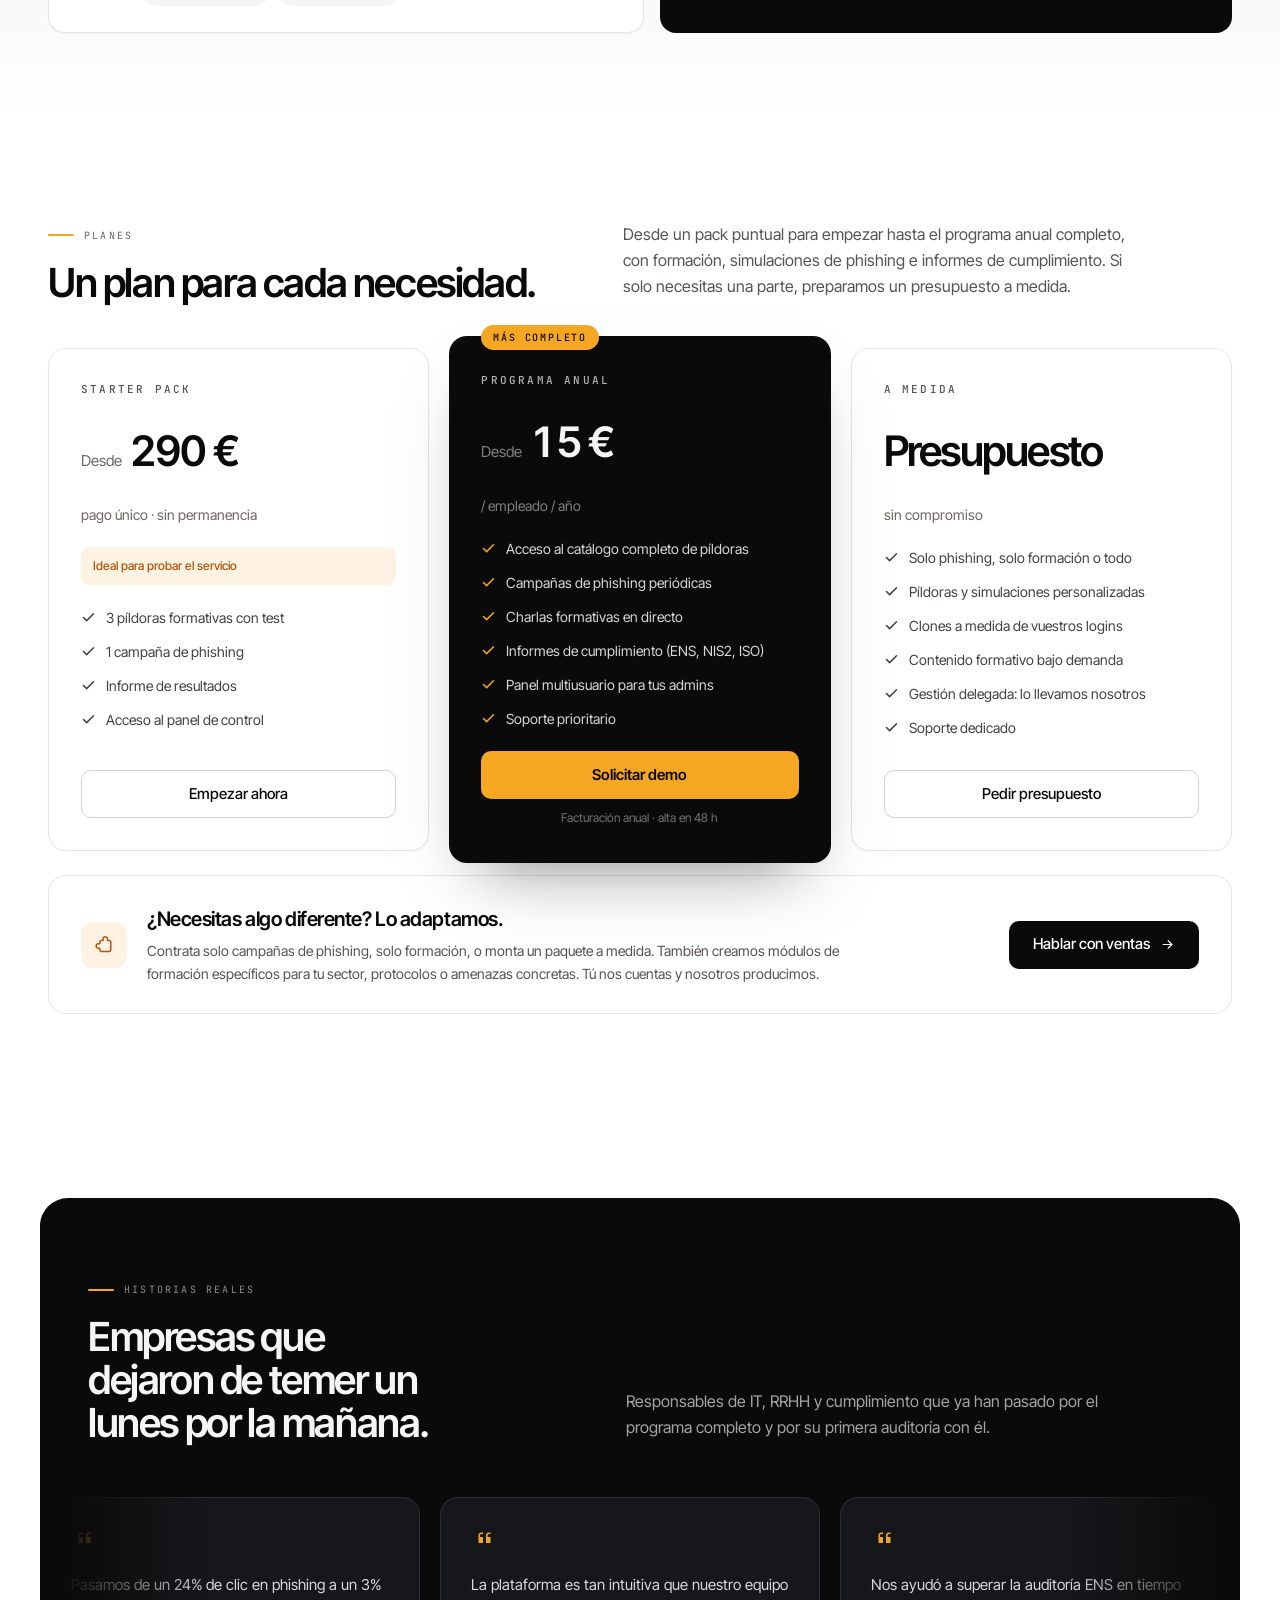
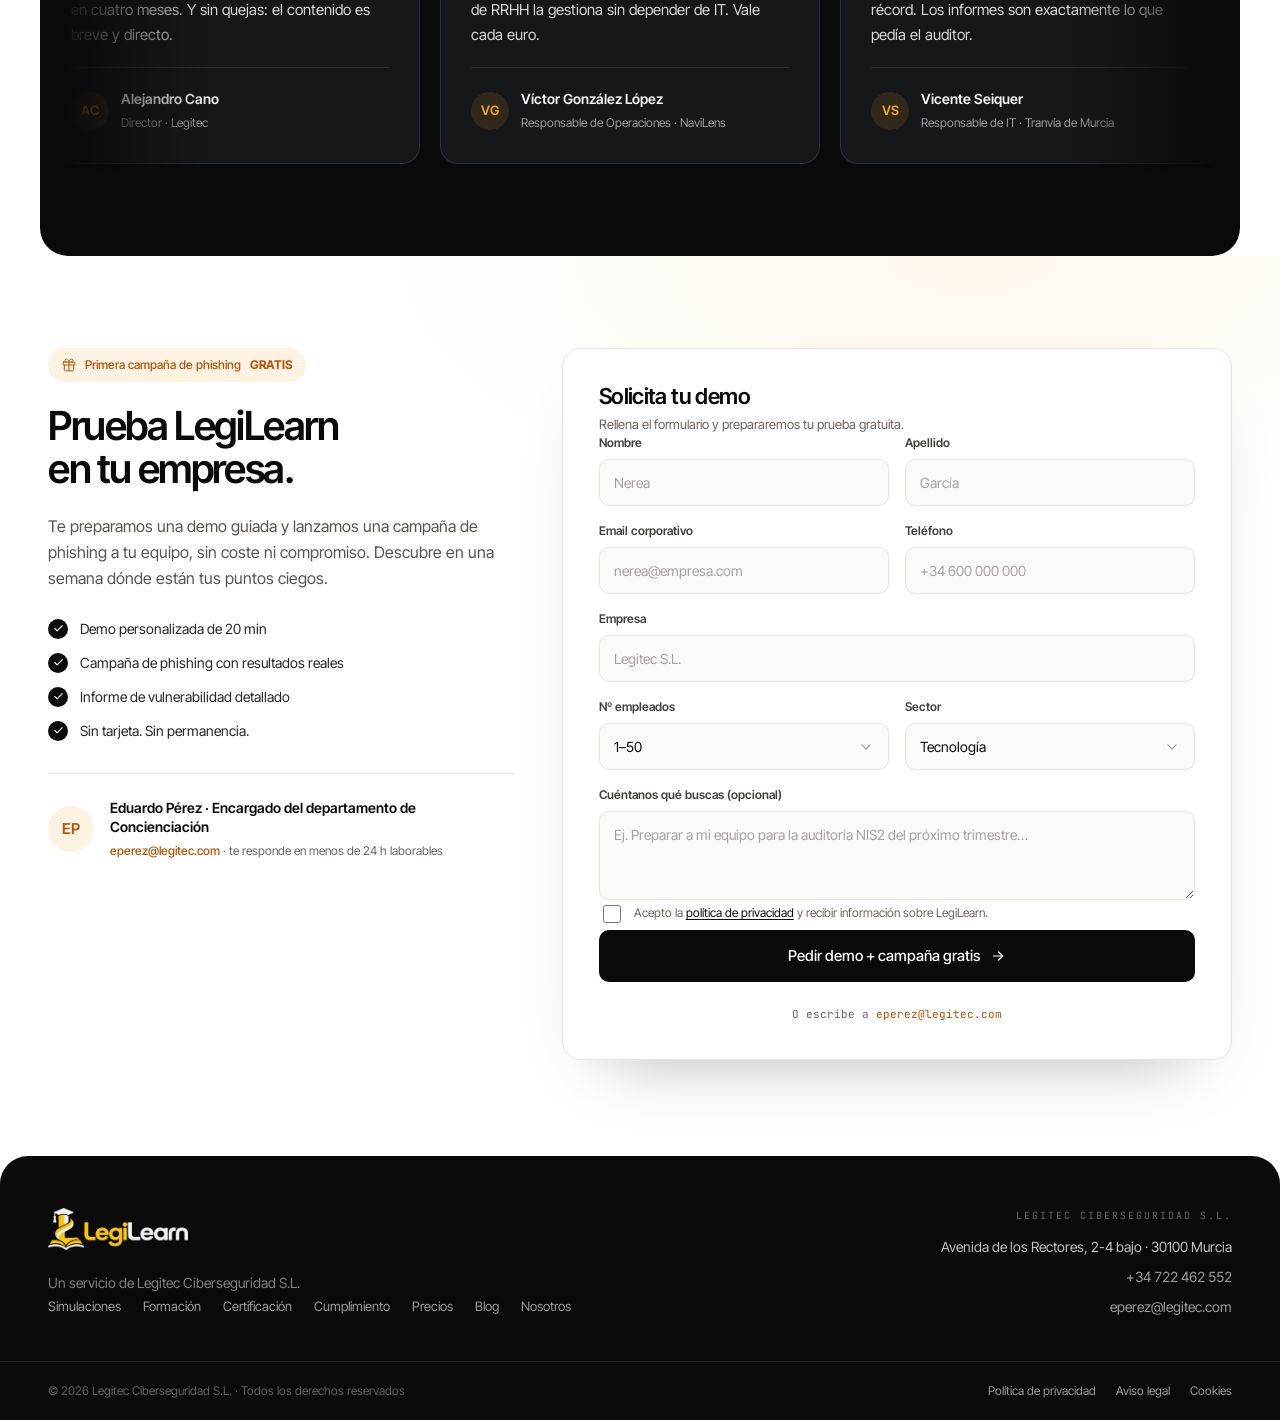
==== commit 57acb2fa: "Testimonios en oscuro y vídeo de la píldora funcionando - Testimonios pasa a losa negra redondeada, " ====
--- a/index.html
+++ b/index.html
@@ -435,14 +435,16 @@
 
       <div class="learn reveal">
         <article class="card" style="overflow:hidden;display:flex;flex-direction:column">
-          <div class="player">
-            <p class="player__tag">PÍLDORA 01 · 4 MIN</p>
+          <button class="player" type="button" data-video="uFhcQtnFpPg"
+                  style="background-image: linear-gradient(rgba(10,10,11,.34), rgba(10,10,11,.5)), url(https://i.ytimg.com/vi/uFhcQtnFpPg/maxresdefault.jpg)">
+            <span class="player__tag">PÍLDORA 01 · 4 MIN</span>
             <span class="player__play"><svg width="25" height="25" style="color:var(--ink)" aria-hidden="true"><use href="#i-play"/></svg></span>
-            <div class="player__meta">
+            <span class="player__meta">
               <span>Cómo reconocer un correo de phishing</span>
               <span class="meter"><i style="width:32%"></i></span>
-            </div>
-          </div>
+            </span>
+            <span class="sr-only">Reproducir el vídeo: cómo reconocer un correo de phishing</span>
+          </button>
           <div style="padding:24px 26px;display:flex;flex-direction:column;gap:16px;flex:1">
             <h3 style="font-size:19px">Cada píldora acaba con su test</h3>
             <p style="font-size:14px;line-height:1.65;color:var(--fg-body)">Dos o tres preguntas al final del vídeo que confirman que el contenido se ha entendido, no solo que se ha reproducido. Quien falla, repite.</p>
@@ -751,15 +753,15 @@
   </section>
 
   <!-- ====================== TESTIMONIOS ====================== -->
-  <section class="section--sand" id="clientes" style="padding-inline:0">
-    <div class="wrap">
-      <div class="head reveal">
+  <div class="slab-wrap">
+    <div class="wrap" style="padding:0 40px">
+  <section class="slab" id="clientes">
+    <div class="head reveal">
         <div class="head__title">
           <p class="eyebrow">Historias reales</p>
           <h2>Empresas que dejaron de temer un lunes por la mañana.</h2>
         </div>
         <p class="head__lead">Responsables de IT, RRHH y cumplimiento que ya han pasado por el programa completo y por su primera auditoría con él.</p>
-      </div>
     </div>
 
     <div class="quotes">
@@ -767,68 +769,71 @@
         <li><figure class="quote">
           <svg width="24" height="24" style="color:var(--amber)" aria-hidden="true"><use href="#i-quote"/></svg>
           <blockquote>Pasamos de un 24% de clic en phishing a un 3% en cuatro meses. Y sin quejas: el contenido es breve y directo.</blockquote>
-          <figcaption><span class="quote__avatar" aria-hidden="true">AC</span><span><span style="display:block;font-size:14px;font-weight:600">Alejandro Cano</span><span style="font-size:12px;color:var(--fg-muted)">Director · Legitec</span></span></figcaption>
+          <figcaption><span class="quote__avatar" aria-hidden="true">AC</span><span><span style="display:block;font-size:14px;font-weight:600">Alejandro Cano</span><span style="font-size:12px;color:rgba(245,245,245,.6)">Director · Legitec</span></span></figcaption>
         </figure></li>
         <li><figure class="quote">
           <svg width="24" height="24" style="color:var(--amber)" aria-hidden="true"><use href="#i-quote"/></svg>
           <blockquote>La plataforma es tan intuitiva que nuestro equipo de RRHH la gestiona sin depender de IT. Vale cada euro.</blockquote>
-          <figcaption><span class="quote__avatar" aria-hidden="true">VG</span><span><span style="display:block;font-size:14px;font-weight:600">Víctor González López</span><span style="font-size:12px;color:var(--fg-muted)">Responsable de Operaciones · NaviLens</span></span></figcaption>
+          <figcaption><span class="quote__avatar" aria-hidden="true">VG</span><span><span style="display:block;font-size:14px;font-weight:600">Víctor González López</span><span style="font-size:12px;color:rgba(245,245,245,.6)">Responsable de Operaciones · NaviLens</span></span></figcaption>
         </figure></li>
         <li><figure class="quote">
           <svg width="24" height="24" style="color:var(--amber)" aria-hidden="true"><use href="#i-quote"/></svg>
           <blockquote>Nos ayudó a superar la auditoría ENS en tiempo récord. Los informes son exactamente lo que pedía el auditor.</blockquote>
-          <figcaption><span class="quote__avatar" aria-hidden="true">VS</span><span><span style="display:block;font-size:14px;font-weight:600">Vicente Seiquer</span><span style="font-size:12px;color:var(--fg-muted)">Responsable de IT · Tranvía de Murcia</span></span></figcaption>
+          <figcaption><span class="quote__avatar" aria-hidden="true">VS</span><span><span style="display:block;font-size:14px;font-weight:600">Vicente Seiquer</span><span style="font-size:12px;color:rgba(245,245,245,.6)">Responsable de IT · Tranvía de Murcia</span></span></figcaption>
         </figure></li>
         <li><figure class="quote">
           <svg width="24" height="24" style="color:var(--amber)" aria-hidden="true"><use href="#i-quote"/></svg>
           <blockquote>Los recordatorios automáticos han sido un cambio total. El ratio de finalización subió del 40% al 91% en un trimestre.</blockquote>
-          <figcaption><span class="quote__avatar" aria-hidden="true">JP</span><span><span style="display:block;font-size:14px;font-weight:600">José Antonio Paredes</span><span style="font-size:12px;color:var(--fg-muted)">Dirección · Cementos La Cruz</span></span></figcaption>
+          <figcaption><span class="quote__avatar" aria-hidden="true">JP</span><span><span style="display:block;font-size:14px;font-weight:600">José Antonio Paredes</span><span style="font-size:12px;color:rgba(245,245,245,.6)">Dirección · Cementos La Cruz</span></span></figcaption>
         </figure></li>
         <li><figure class="quote">
           <svg width="24" height="24" style="color:var(--amber)" aria-hidden="true"><use href="#i-quote"/></svg>
           <blockquote>Produjeron módulos a medida para nuestro equipo. Los empleados los sienten propios, no como formación corporativa genérica.</blockquote>
-          <figcaption><span class="quote__avatar" aria-hidden="true">MJ</span><span><span style="display:block;font-size:14px;font-weight:600">Marta Jiménez</span><span style="font-size:12px;color:var(--fg-muted)">Responsable · Fundación Aspacia</span></span></figcaption>
+          <figcaption><span class="quote__avatar" aria-hidden="true">MJ</span><span><span style="display:block;font-size:14px;font-weight:600">Marta Jiménez</span><span style="font-size:12px;color:rgba(245,245,245,.6)">Responsable · Fundación Aspacia</span></span></figcaption>
         </figure></li>
         <li><figure class="quote">
           <svg width="24" height="24" style="color:var(--amber)" aria-hidden="true"><use href="#i-quote"/></svg>
           <blockquote>Tranquilidad absoluta para pasar la ISO 27001. Toda la trazabilidad que pedía el auditor la tuvimos en PDF con dos clics.</blockquote>
-          <figcaption><span class="quote__avatar" aria-hidden="true">CM</span><span><span style="display:block;font-size:14px;font-weight:600">Carlos Malatesta</span><span style="font-size:12px;color:var(--fg-muted)">Compliance Officer · Monbus</span></span></figcaption>
+          <figcaption><span class="quote__avatar" aria-hidden="true">CM</span><span><span style="display:block;font-size:14px;font-weight:600">Carlos Malatesta</span><span style="font-size:12px;color:rgba(245,245,245,.6)">Compliance Officer · Monbus</span></span></figcaption>
         </figure></li>
 
         <!-- duplicado para el bucle continuo -->
         <li aria-hidden="true"><figure class="quote">
           <svg width="24" height="24" style="color:var(--amber)" aria-hidden="true"><use href="#i-quote"/></svg>
           <blockquote>Pasamos de un 24% de clic en phishing a un 3% en cuatro meses. Y sin quejas: el contenido es breve y directo.</blockquote>
-          <figcaption><span class="quote__avatar">AC</span><span><span style="display:block;font-size:14px;font-weight:600">Alejandro Cano</span><span style="font-size:12px;color:var(--fg-muted)">Director · Legitec</span></span></figcaption>
+          <figcaption><span class="quote__avatar">AC</span><span><span style="display:block;font-size:14px;font-weight:600">Alejandro Cano</span><span style="font-size:12px;color:rgba(245,245,245,.6)">Director · Legitec</span></span></figcaption>
         </figure></li>
         <li aria-hidden="true"><figure class="quote">
           <svg width="24" height="24" style="color:var(--amber)" aria-hidden="true"><use href="#i-quote"/></svg>
           <blockquote>La plataforma es tan intuitiva que nuestro equipo de RRHH la gestiona sin depender de IT. Vale cada euro.</blockquote>
-          <figcaption><span class="quote__avatar">VG</span><span><span style="display:block;font-size:14px;font-weight:600">Víctor González López</span><span style="font-size:12px;color:var(--fg-muted)">Responsable de Operaciones · NaviLens</span></span></figcaption>
+          <figcaption><span class="quote__avatar">VG</span><span><span style="display:block;font-size:14px;font-weight:600">Víctor González López</span><span style="font-size:12px;color:rgba(245,245,245,.6)">Responsable de Operaciones · NaviLens</span></span></figcaption>
         </figure></li>
         <li aria-hidden="true"><figure class="quote">
           <svg width="24" height="24" style="color:var(--amber)" aria-hidden="true"><use href="#i-quote"/></svg>
           <blockquote>Nos ayudó a superar la auditoría ENS en tiempo récord. Los informes son exactamente lo que pedía el auditor.</blockquote>
-          <figcaption><span class="quote__avatar">VS</span><span><span style="display:block;font-size:14px;font-weight:600">Vicente Seiquer</span><span style="font-size:12px;color:var(--fg-muted)">Responsable de IT · Tranvía de Murcia</span></span></figcaption>
+          <figcaption><span class="quote__avatar">VS</span><span><span style="display:block;font-size:14px;font-weight:600">Vicente Seiquer</span><span style="font-size:12px;color:rgba(245,245,245,.6)">Responsable de IT · Tranvía de Murcia</span></span></figcaption>
         </figure></li>
         <li aria-hidden="true"><figure class="quote">
           <svg width="24" height="24" style="color:var(--amber)" aria-hidden="true"><use href="#i-quote"/></svg>
           <blockquote>Los recordatorios automáticos han sido un cambio total. El ratio de finalización subió del 40% al 91% en un trimestre.</blockquote>
-          <figcaption><span class="quote__avatar">JP</span><span><span style="display:block;font-size:14px;font-weight:600">José Antonio Paredes</span><span style="font-size:12px;color:var(--fg-muted)">Dirección · Cementos La Cruz</span></span></figcaption>
+          <figcaption><span class="quote__avatar">JP</span><span><span style="display:block;font-size:14px;font-weight:600">José Antonio Paredes</span><span style="font-size:12px;color:rgba(245,245,245,.6)">Dirección · Cementos La Cruz</span></span></figcaption>
         </figure></li>
         <li aria-hidden="true"><figure class="quote">
           <svg width="24" height="24" style="color:var(--amber)" aria-hidden="true"><use href="#i-quote"/></svg>
           <blockquote>Produjeron módulos a medida para nuestro equipo. Los empleados los sienten propios, no como formación corporativa genérica.</blockquote>
-          <figcaption><span class="quote__avatar">MJ</span><span><span style="display:block;font-size:14px;font-weight:600">Marta Jiménez</span><span style="font-size:12px;color:var(--fg-muted)">Responsable · Fundación Aspacia</span></span></figcaption>
+          <figcaption><span class="quote__avatar">MJ</span><span><span style="display:block;font-size:14px;font-weight:600">Marta Jiménez</span><span style="font-size:12px;color:rgba(245,245,245,.6)">Responsable · Fundación Aspacia</span></span></figcaption>
         </figure></li>
         <li aria-hidden="true"><figure class="quote">
           <svg width="24" height="24" style="color:var(--amber)" aria-hidden="true"><use href="#i-quote"/></svg>
           <blockquote>Tranquilidad absoluta para pasar la ISO 27001. Toda la trazabilidad que pedía el auditor la tuvimos en PDF con dos clics.</blockquote>
-          <figcaption><span class="quote__avatar">CM</span><span><span style="display:block;font-size:14px;font-weight:600">Carlos Malatesta</span><span style="font-size:12px;color:var(--fg-muted)">Compliance Officer · Monbus</span></span></figcaption>
+          <figcaption><span class="quote__avatar">CM</span><span><span style="display:block;font-size:14px;font-weight:600">Carlos Malatesta</span><span style="font-size:12px;color:rgba(245,245,245,.6)">Compliance Officer · Monbus</span></span></figcaption>
         </figure></li>
       </ul>
     </div>
   </section>
+
+    </div>
+  </div>
 
   <!-- ====================== CONTACTO ====================== -->
   <section class="contact" id="contacto">
--- a/assets/styles.css
+++ b/assets/styles.css
@@ -736,12 +736,21 @@
 .learn { display: grid; grid-template-columns: 1.06fr 0.94fr; gap: 20px; align-items: stretch; }
 .player {
   position: relative;
+  display: flex;
+  align-items: center;
+  justify-content: center;
+  width: 100%;
   height: 316px;
-  background: radial-gradient(620px 280px at 50% 40%, #212226, var(--ink) 76%);
-  display: flex;
-  align-items: center;
-  justify-content: center;
-}
+  padding: 0;
+  border: 0;
+  cursor: pointer;
+  background:
+    linear-gradient(rgba(10, 10, 11, 0.34), rgba(10, 10, 11, 0.5)),
+    radial-gradient(620px 280px at 50% 40%, #212226, var(--ink) 76%);
+  background-size: cover;
+  background-position: center;
+}
+.player iframe { position: absolute; inset: 0; width: 100%; height: 100%; border: 0; }
 .player__tag {
   position: absolute;
   top: 18px; left: 18px;
@@ -974,8 +983,11 @@
   z-index: 2;
   pointer-events: none;
 }
-.quotes::before { left: 0; background: linear-gradient(to right, var(--sand) 12%, rgba(250, 250, 249, 0)); }
-.quotes::after { right: 0; background: linear-gradient(to left, var(--sand) 12%, rgba(250, 250, 249, 0)); }
+.quotes::before { left: 0; background: linear-gradient(to right, var(--ink) 12%, rgba(10, 10, 11, 0)); }
+.quotes::after { right: 0; background: linear-gradient(to left, var(--ink) 12%, rgba(10, 10, 11, 0)); }
+
+/* El carrusel sangra hasta los bordes redondeados de la losa. */
+.slab .quotes { margin-inline: calc(var(--gutter) * -1); }
 .quotes__track {
   display: flex;
   width: max-content;
@@ -991,25 +1003,27 @@
   flex-direction: column;
   gap: 20px;
   padding: 30px;
-  border: 1px solid var(--line);
+  border: 1px solid var(--ink-line);
   border-radius: var(--radius-l);
-  background: var(--surface);
-  box-shadow: var(--shadow-rest);
-}
-.quote blockquote { font-size: 15px; line-height: 1.68; color: var(--fg-strong); flex: 1; }
+  background: var(--ink-soft);
+  transition: border-color 0.3s;
+}
+.quote:hover { border-color: rgba(255, 255, 255, 0.22); }
+.quote blockquote { font-size: 15px; line-height: 1.68; color: rgba(245, 245, 245, 0.88); flex: 1; }
 .quote figcaption {
   display: flex;
   align-items: center;
   gap: 12px;
   padding-top: 20px;
-  border-top: 1px solid var(--line-3);
+  border-top: 1px solid var(--ink-line);
+  color: var(--ink-fg);
 }
 .quote__avatar {
   flex: 0 0 auto;
   width: 38px; height: 38px;
   border-radius: var(--radius-pill);
-  background: var(--amber-soft);
-  color: var(--amber-deep);
+  background: rgba(245, 166, 35, 0.12);
+  color: var(--amber);
   display: inline-flex;
   align-items: center;
   justify-content: center;
@@ -1222,6 +1236,7 @@
   .section, .section--sand, .contact { padding-block: 64px; }
   .slab-wrap { padding-block: 64px 0; }
   .slab { padding: 56px 28px; border-radius: 22px; }
+  .slab .quotes { margin-inline: -28px; }
 
   .head { grid-template-columns: 1fr; gap: 20px; align-items: start; margin-bottom: 32px; }
   .head__lead { max-width: none; }
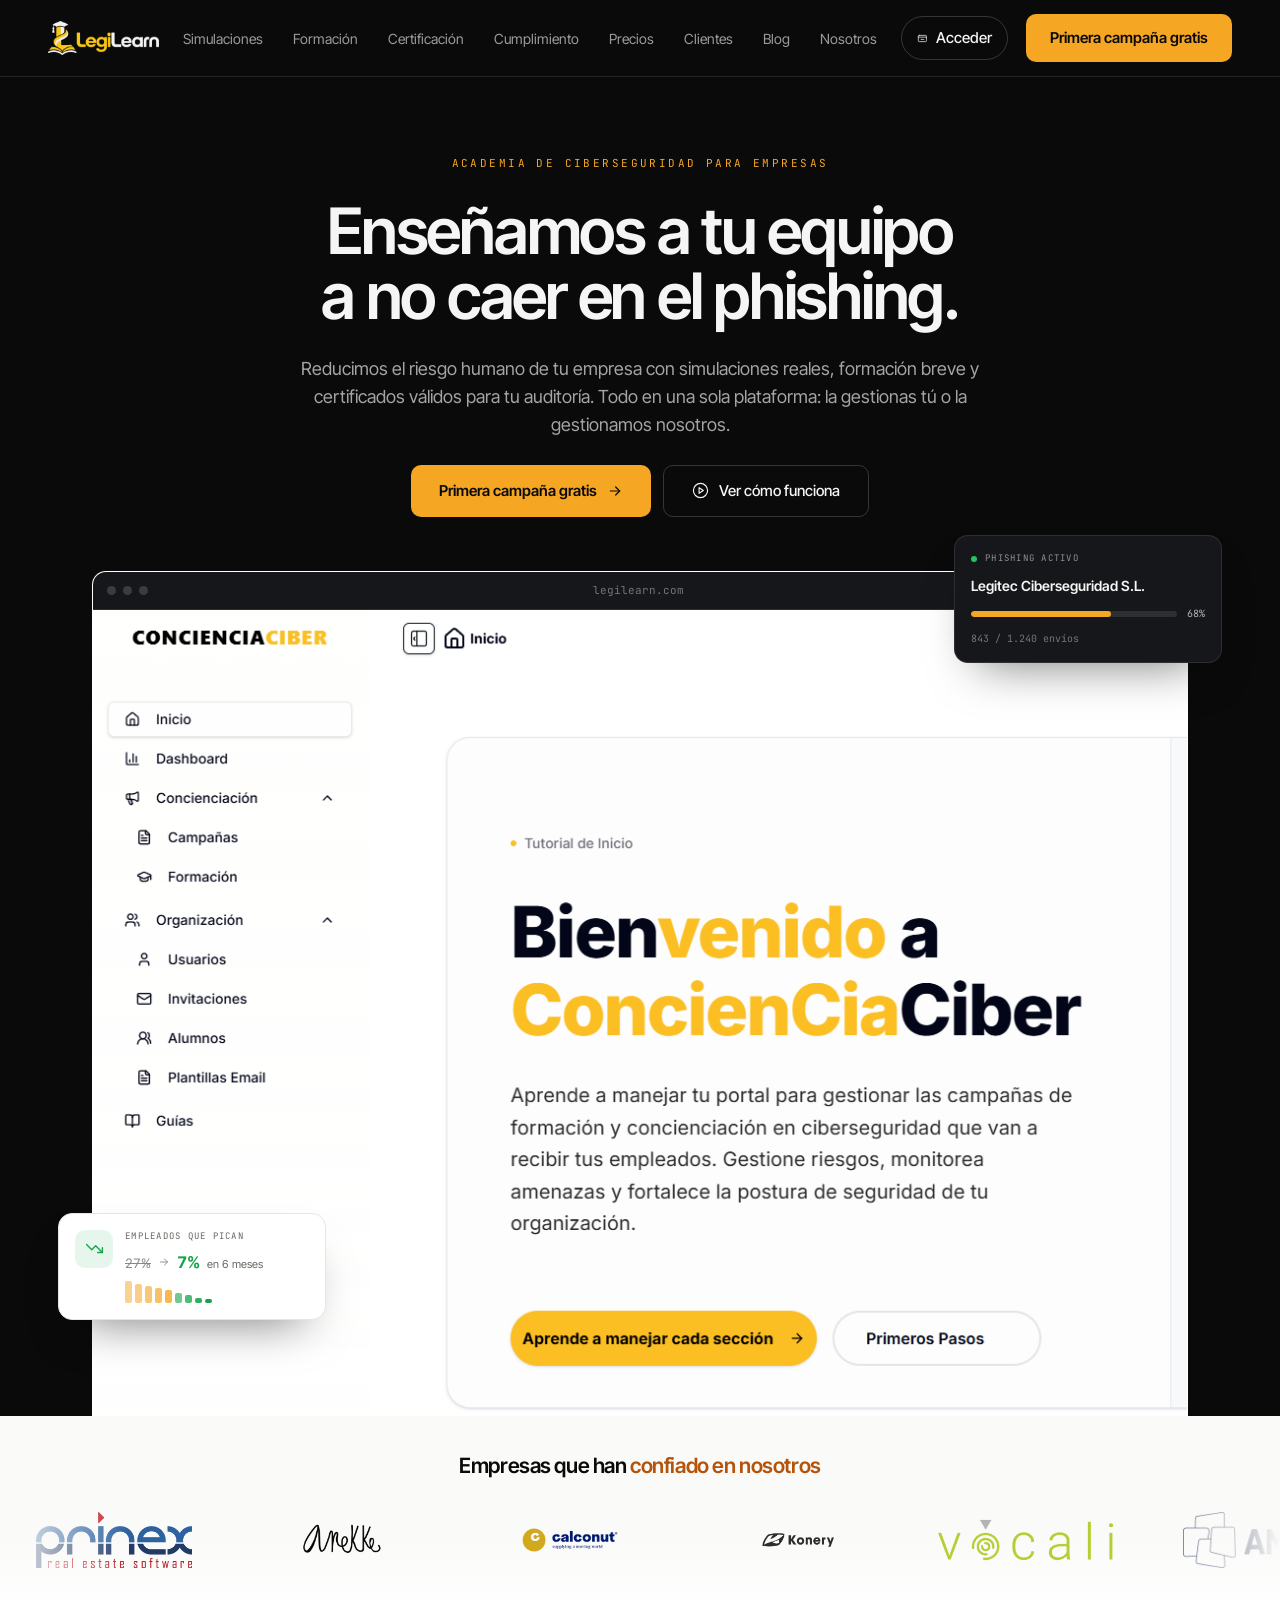
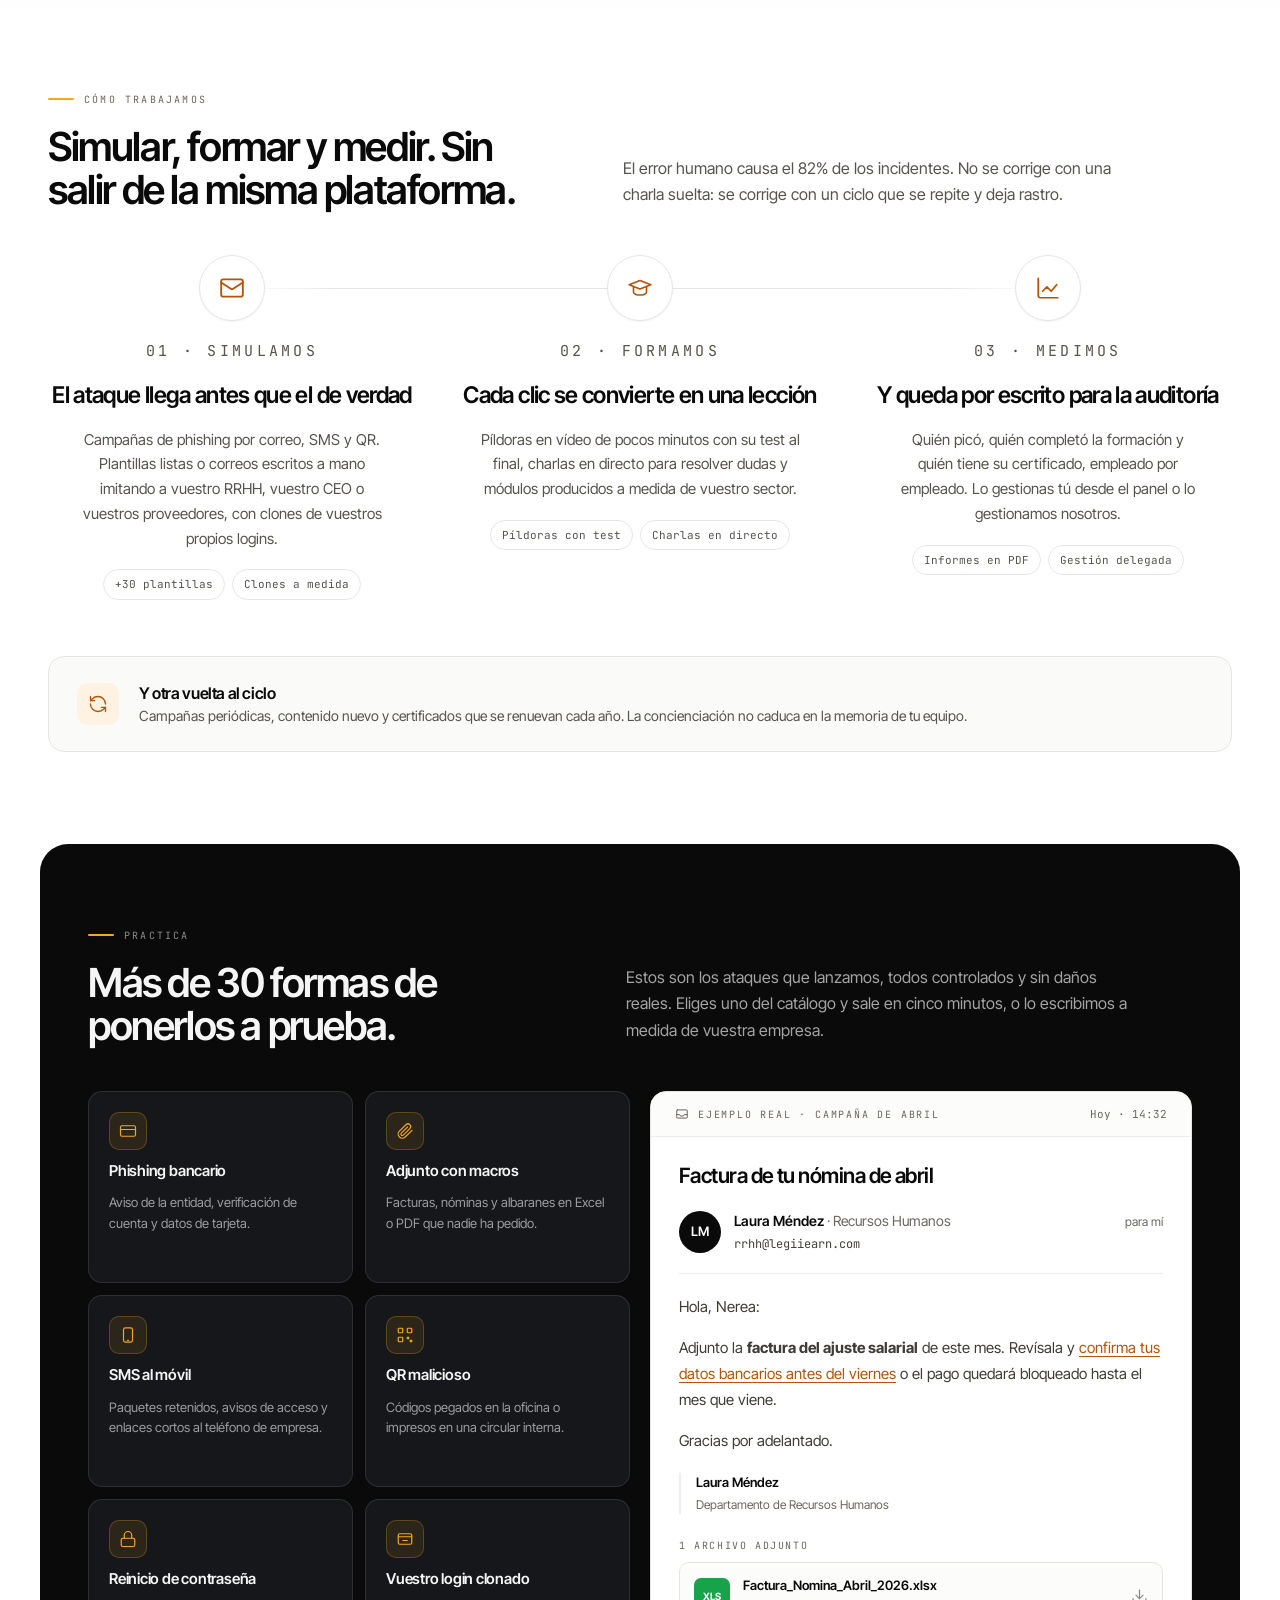
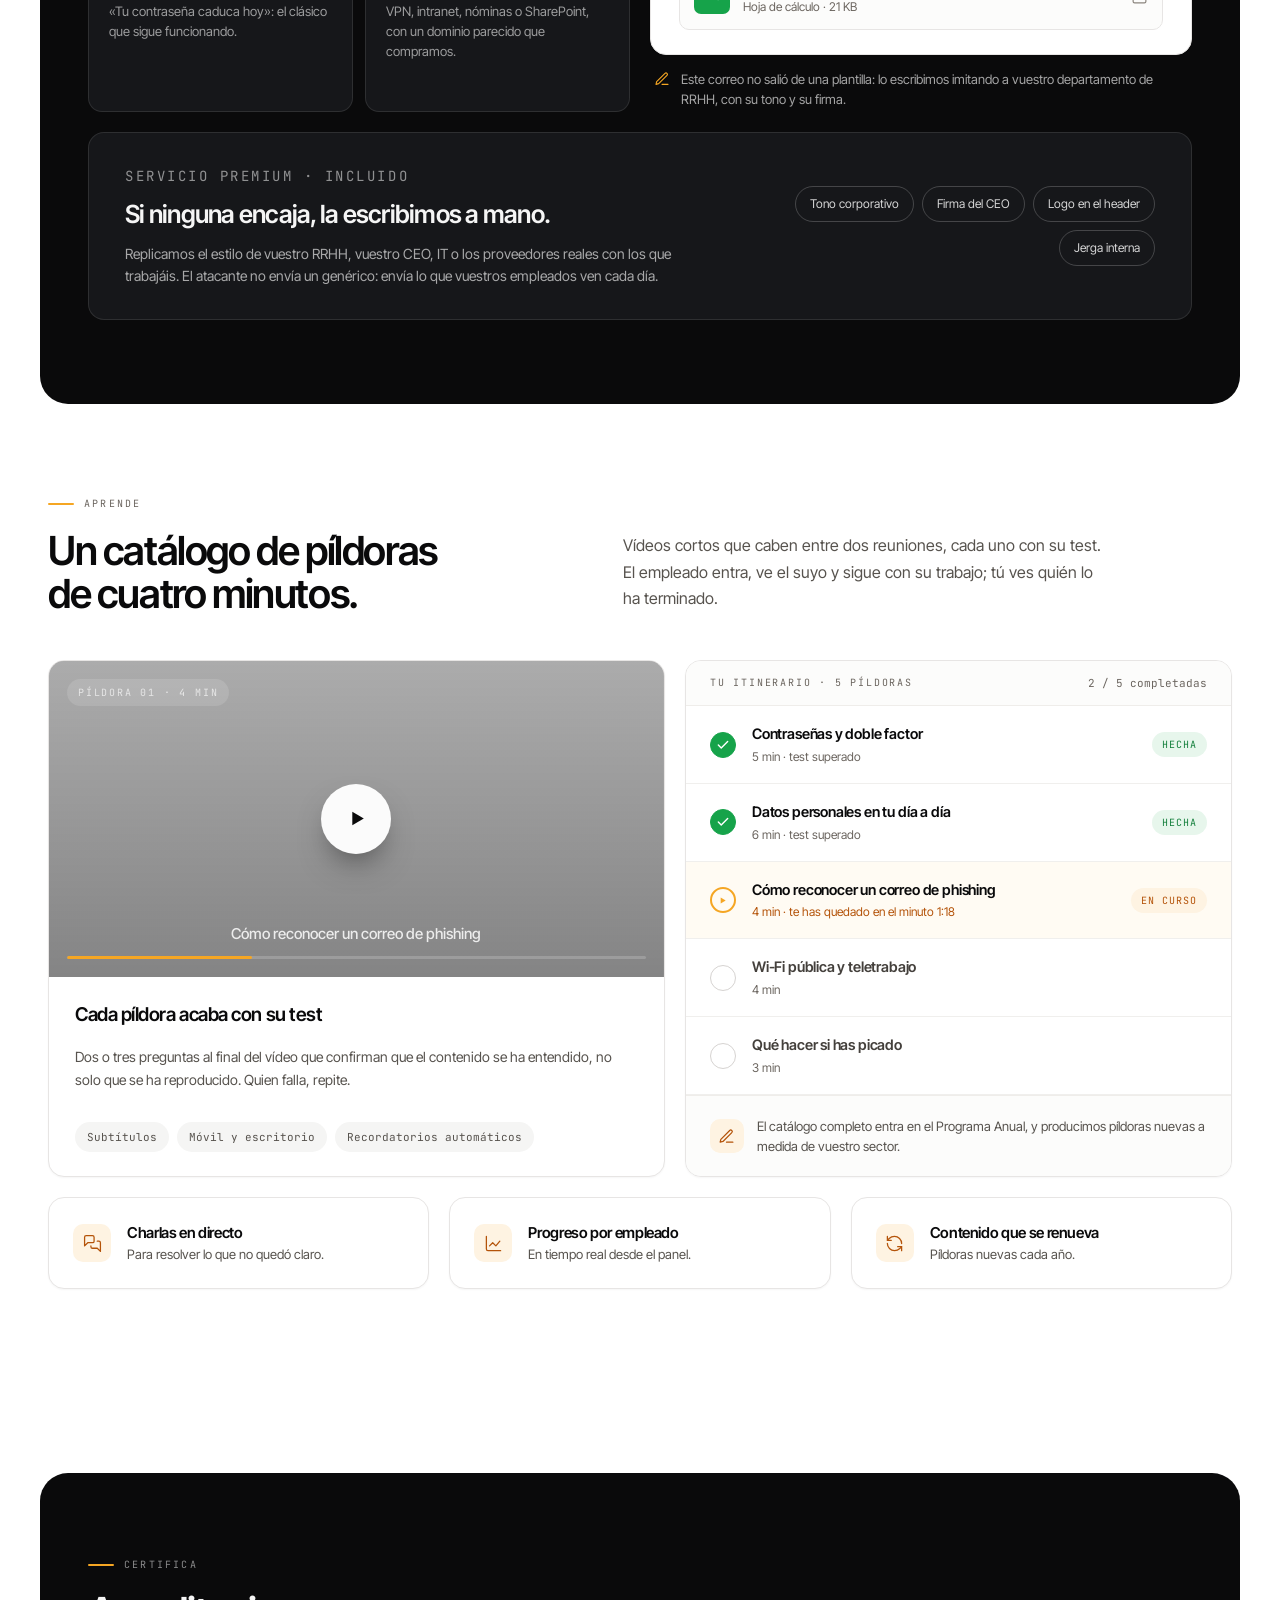
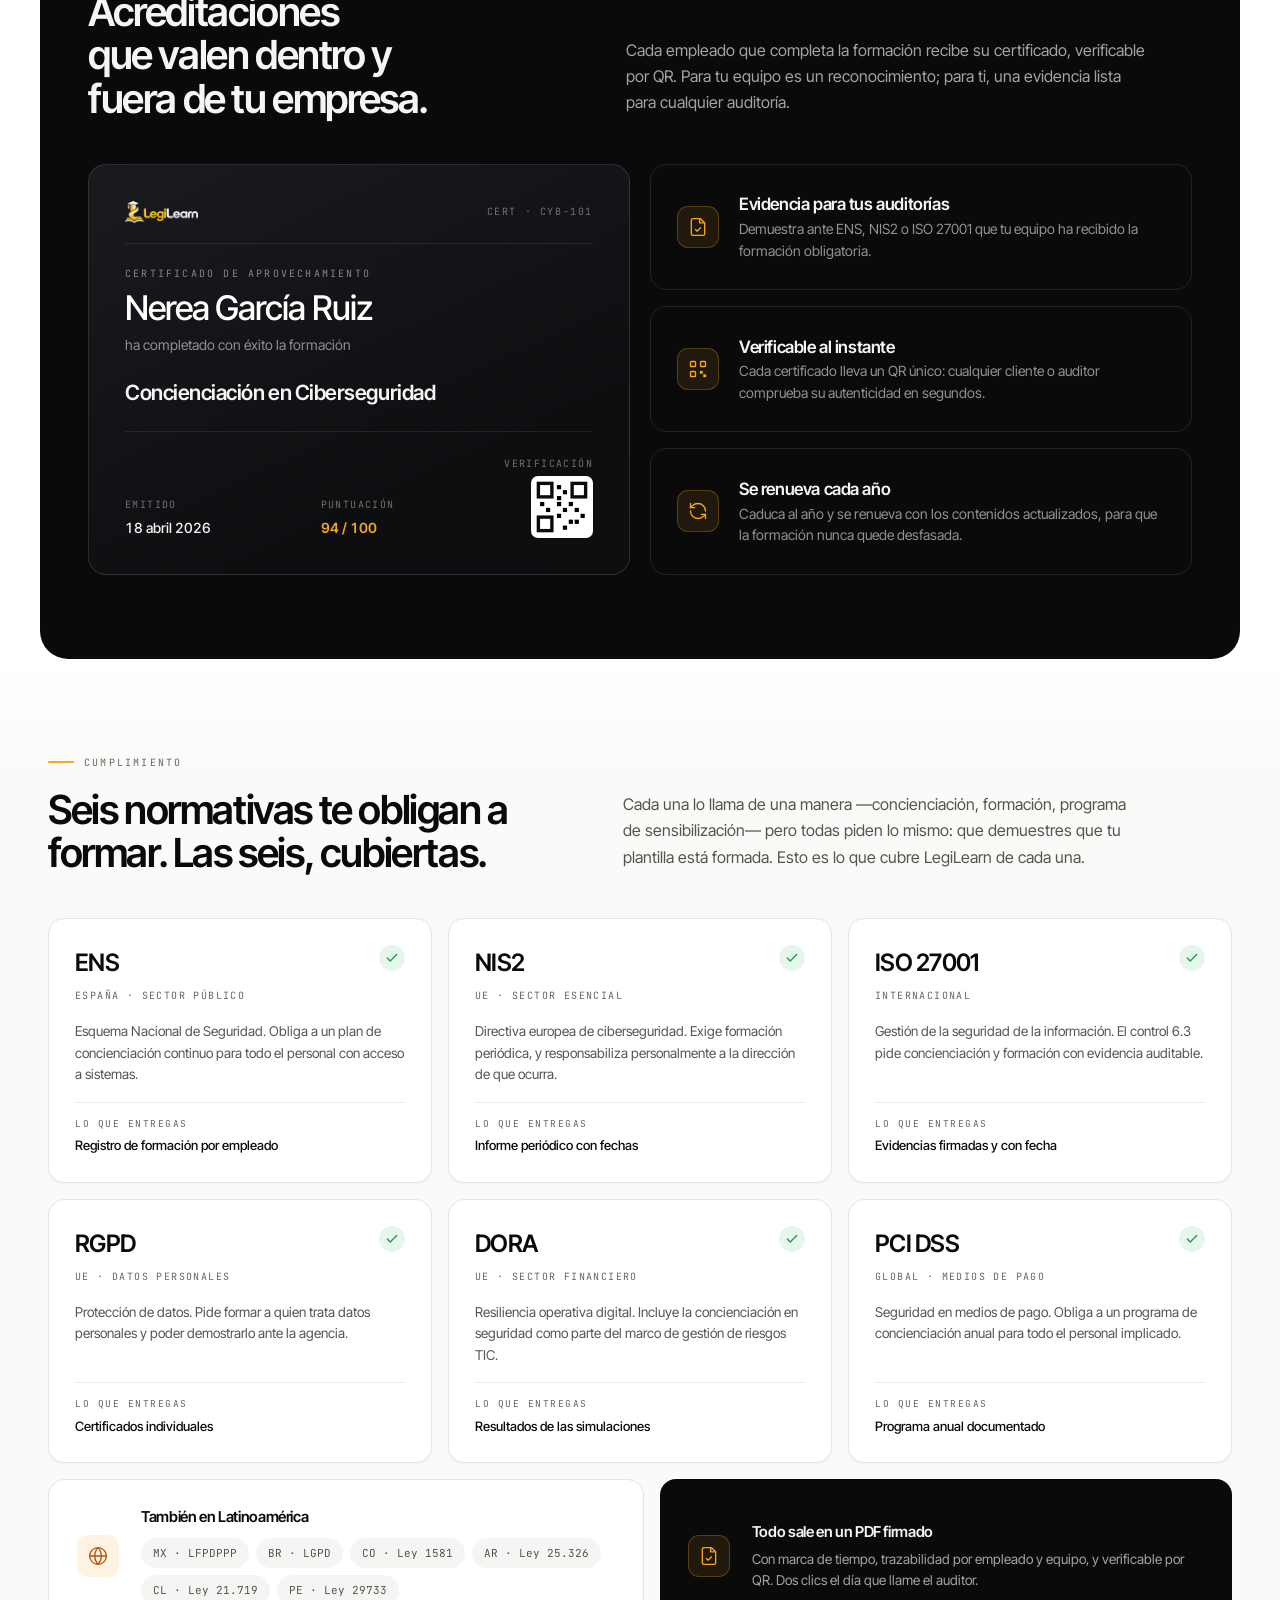
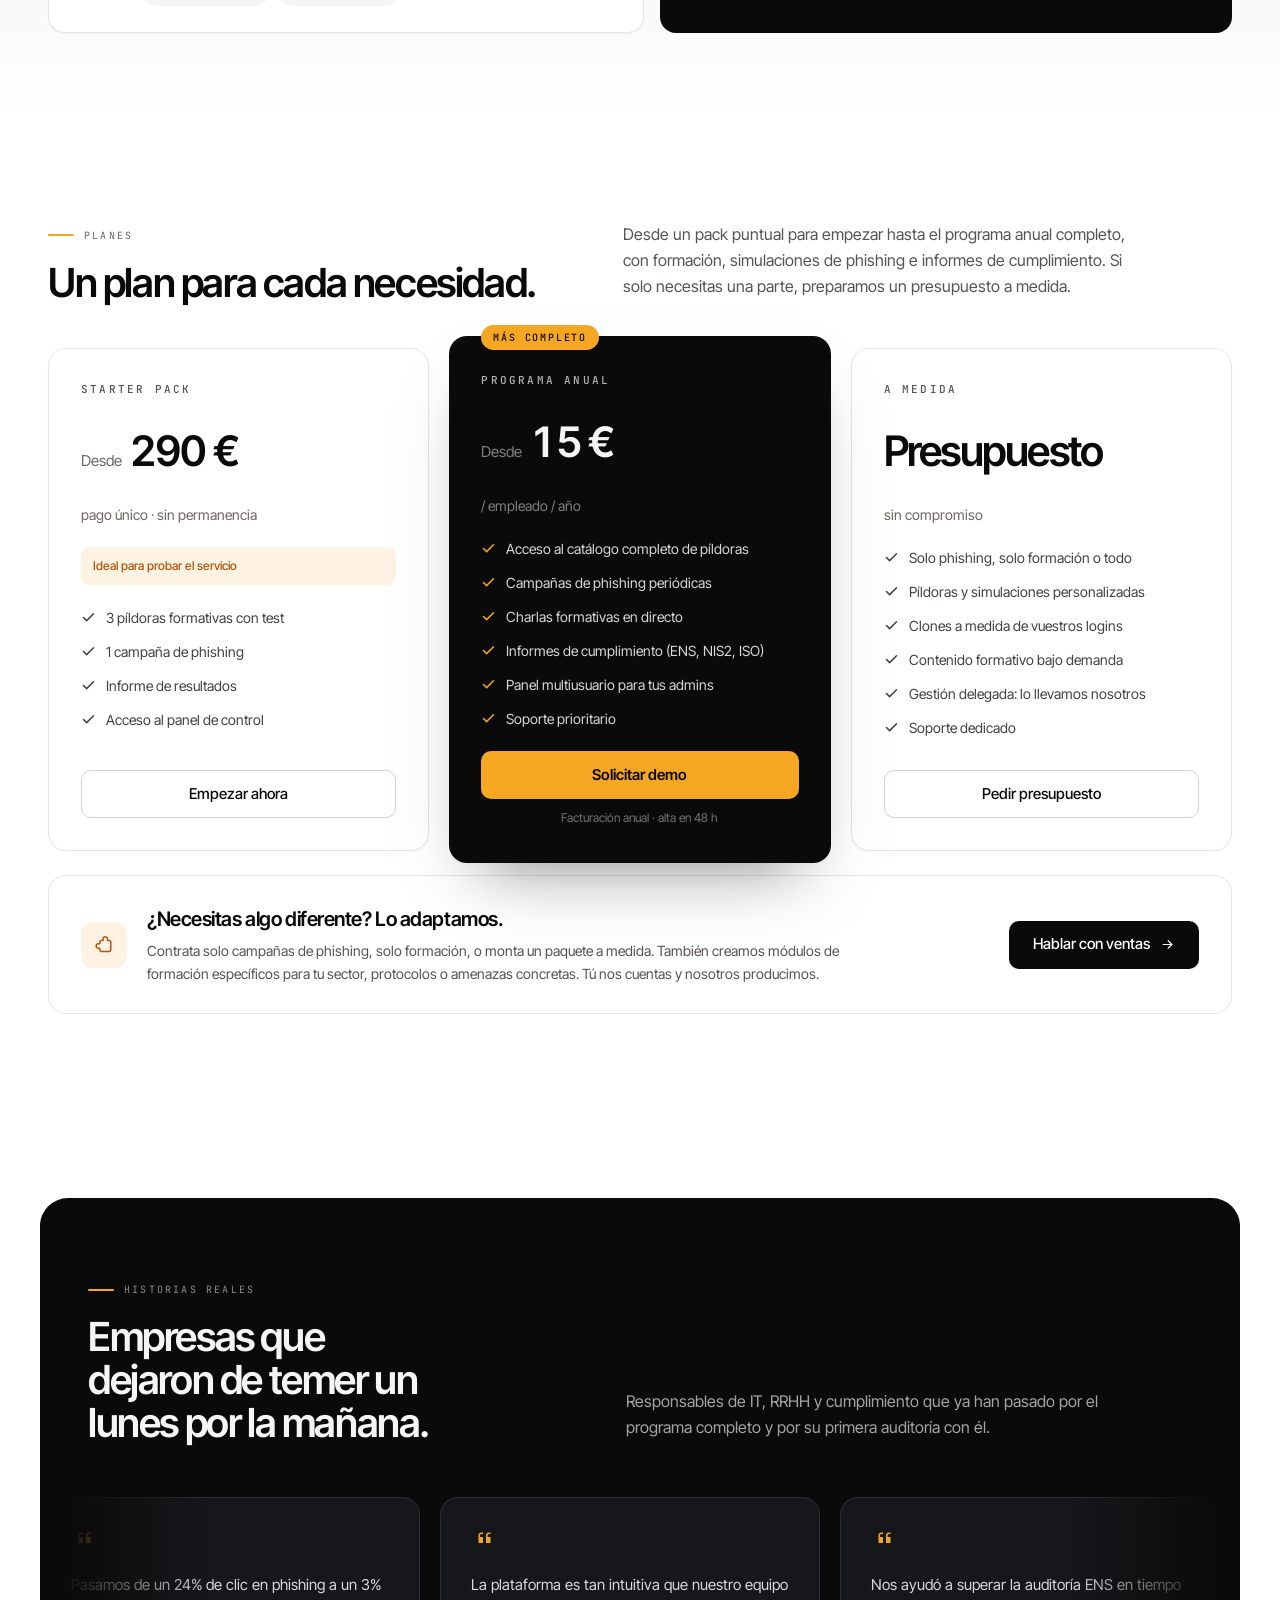
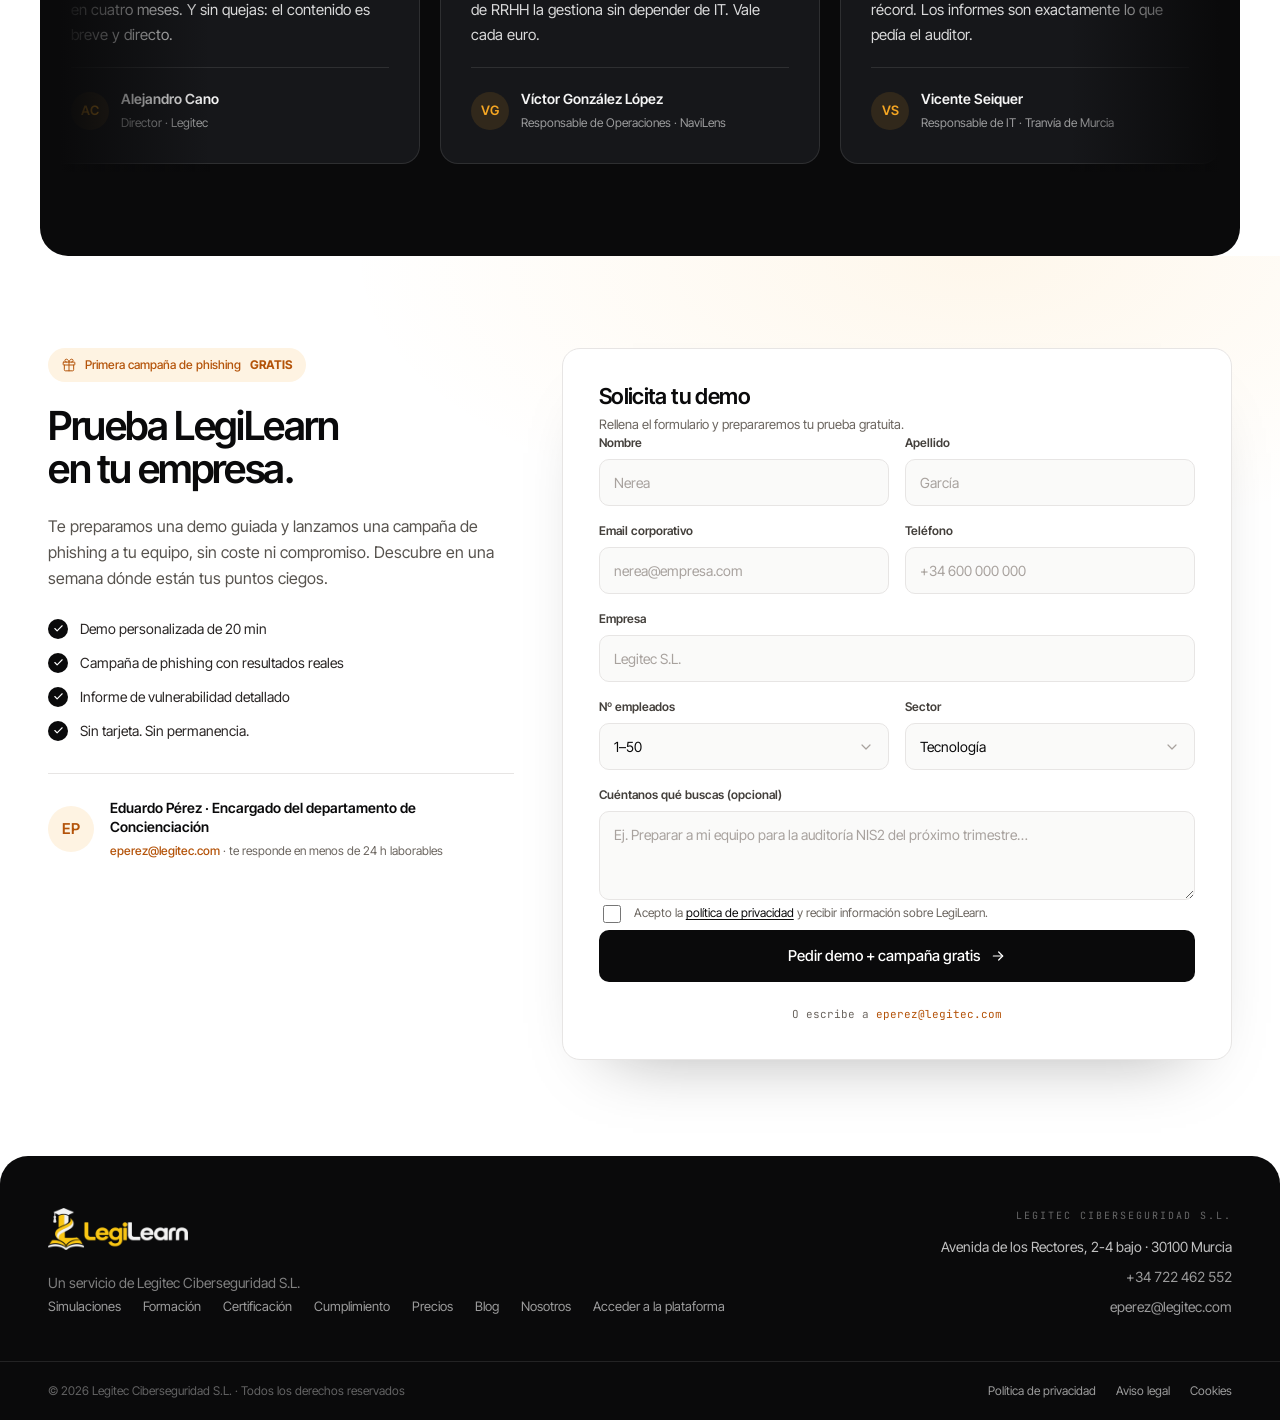
==== commit f001e96d: "Mueve la web a web.legilearn.com y anade el acceso a la plataforma - Canonical, Open Graph, JSON-LD," ====
--- a/index.html
+++ b/index.html
@@ -9,7 +9,7 @@
      Aparece en <link rel="canonical">, en las etiquetas og:/twitter: y en el JSON-LD. -->
 <title>LegiLearn · Formación y simulaciones de phishing para empresas</title>
 <meta name="description" content="Programa de concienciación en ciberseguridad: simulaciones de phishing a medida, píldoras formativas con test, certificados verificables e informes listos para ENS, NIS2, ISO 27001 y RGPD. Primera campaña gratis.">
-<link rel="canonical" href="https://www.legilearn.com/">
+<link rel="canonical" href="https://web.legilearn.com/">
 <meta name="robots" content="index, follow, max-image-preview:large, max-snippet:-1">
 <meta name="author" content="Legitec Ciberseguridad S.L.">
 <meta name="theme-color" content="#0a0a0b">
@@ -18,15 +18,15 @@
 <meta property="og:type" content="website">
 <meta property="og:site_name" content="LegiLearn">
 <meta property="og:locale" content="es_ES">
-<meta property="og:url" content="https://www.legilearn.com/">
+<meta property="og:url" content="https://web.legilearn.com/">
 <meta property="og:title" content="LegiLearn · Formación y simulaciones de phishing para empresas">
 <meta property="og:description" content="Simulaciones de phishing reales, formación breve con test y evidencias listas para tu auditoría. Primera campaña gratis.">
-<meta property="og:image" content="https://www.legilearn.com/assets/dashboard-home.png">
+<meta property="og:image" content="https://web.legilearn.com/assets/dashboard-home.png">
 <meta property="og:image:alt" content="Panel de LegiLearn con las campañas de concienciación">
 <meta name="twitter:card" content="summary_large_image">
 <meta name="twitter:title" content="LegiLearn · Formación y simulaciones de phishing para empresas">
 <meta name="twitter:description" content="Simulaciones de phishing reales, formación breve con test y evidencias listas para tu auditoría.">
-<meta name="twitter:image" content="https://www.legilearn.com/assets/dashboard-home.png">
+<meta name="twitter:image" content="https://web.legilearn.com/assets/dashboard-home.png">
 
 <!-- ===== Iconos ===== -->
 <link rel="icon" type="image/png" href="assets/legilearn-icono.png">
@@ -47,9 +47,9 @@
   "@graph": [
     {
       "@type": "Organization",
-      "@id": "https://www.legilearn.com/#organizacion",
+      "@id": "https://web.legilearn.com/#organizacion",
       "name": "LegiLearn",
-      "url": "https://www.legilearn.com/",
+      "url": "https://web.legilearn.com/",
       "description": "Programa de concienciación en ciberseguridad para empresas: simulaciones de phishing, formación en píldoras, certificación y evidencias de cumplimiento.",
       "parentOrganization": { "@type": "Organization", "name": "Legitec Ciberseguridad S.L." },
       "email": "eperez@legitec.com",
@@ -65,17 +65,17 @@
     },
     {
       "@type": "WebSite",
-      "@id": "https://www.legilearn.com/#web",
-      "url": "https://www.legilearn.com/",
+      "@id": "https://web.legilearn.com/#web",
+      "url": "https://web.legilearn.com/",
       "name": "LegiLearn",
       "inLanguage": "es-ES",
-      "publisher": { "@id": "https://www.legilearn.com/#organizacion" }
+      "publisher": { "@id": "https://web.legilearn.com/#organizacion" }
     },
     {
       "@type": "Service",
       "name": "Programa de concienciación en ciberseguridad",
       "serviceType": "Formación en ciberseguridad y simulaciones de phishing",
-      "provider": { "@id": "https://www.legilearn.com/#organizacion" },
+      "provider": { "@id": "https://web.legilearn.com/#organizacion" },
       "areaServed": "ES",
       "offers": [
         {
@@ -153,6 +153,10 @@
     </nav>
 
     <div class="nav__actions">
+      <a class="nav__login" href="https://legilearn.com" aria-label="Acceder a la plataforma">
+        <svg width="17" height="17" aria-hidden="true"><use href="#i-login"/></svg>
+        <span>Acceder</span>
+      </a>
       <a class="btn btn--amber" href="#contacto">Primera campaña gratis</a>
       <button class="nav__toggle" type="button" data-nav-toggle aria-expanded="false" aria-controls="menu">
         <span class="sr-only">Abrir menú</span>
@@ -187,7 +191,7 @@
         <div class="shot__frame">
           <div class="shot__bar">
             <span class="shot__dots" aria-hidden="true"><i></i><i></i><i></i></span>
-            <span class="shot__url">app.legilearn.com</span>
+            <span class="shot__url">legilearn.com</span>
             <span style="width:44px"></span>
           </div>
           <img src="assets/dashboard-home.png" width="1111" height="819" fetchpriority="high" decoding="async"
@@ -307,7 +311,7 @@
 
   <!-- ====================== SIMULACIONES ====================== -->
   <div class="slab-wrap">
-    <div class="wrap" style="padding:0 40px">
+    <div class="wrap wrap--slab">
       <section class="slab" id="simulaciones">
         <div class="head reveal">
           <div class="head__title">
@@ -524,7 +528,7 @@
 
   <!-- ====================== CERTIFICADOS ====================== -->
   <div class="slab-wrap">
-    <div class="wrap" style="padding:0 40px">
+    <div class="wrap wrap--slab">
       <section class="slab" id="certificados">
         <div class="head reveal">
           <div class="head__title">
@@ -754,7 +758,7 @@
 
   <!-- ====================== TESTIMONIOS ====================== -->
   <div class="slab-wrap">
-    <div class="wrap" style="padding:0 40px">
+    <div class="wrap wrap--slab">
   <section class="slab" id="clientes">
     <div class="head reveal">
         <div class="head__title">
@@ -944,6 +948,7 @@
           <a class="nav__link" href="#precios">Precios</a>
           <a class="nav__link" href="blog.html">Blog</a>
           <a class="nav__link" href="nosotros.html">Nosotros</a>
+          <a class="nav__link footer__login" href="https://legilearn.com">Acceder a la plataforma</a>
         </nav>
       </div>
       <address class="footer__contact" style="font-style:normal">
--- a/assets/styles.css
+++ b/assets/styles.css
@@ -155,6 +155,8 @@
 
 /* Bloque oscuro embebido en la página (Simulaciones, Certificados). */
 .slab-wrap { padding-block: 92px 0; }
+/* La losa se separa un poco más del borde que el resto de secciones. */
+.wrap--slab { padding-inline: 40px; }
 .slab {
   border-radius: var(--radius-slab);
   background: var(--ink);
@@ -162,6 +164,9 @@
   padding: 84px var(--gutter);
 }
 .slab h2, .slab h3, .slab h4 { color: var(--ink-fg); }
+
+/* Sin esto las columnas no bajan de su ancho mínimo y desbordan en móvil. */
+.split > * { min-width: 0; }
 
 /* Cabecera de sección: título a la izquierda, entradilla a la derecha. */
 .head {
@@ -369,6 +374,28 @@
 .nav__link:hover, .nav__link:focus-visible { color: #fff; }
 .nav__actions { display: flex; align-items: center; gap: 18px; }
 .nav__cta-m { display: none; }
+/* Acceso de clientes: la plataforma vive en legilearn.com, la web en
+   web.legilearn.com, así que el enlace de entrada tiene que estar siempre
+   visible — también en móvil, donde el resto de botones se pliegan. */
+.nav__login {
+  display: inline-flex;
+  align-items: center;
+  gap: 8px;
+  min-height: 44px;
+  padding: 0 15px;
+  border: 1px solid rgba(255, 255, 255, 0.18);
+  border-radius: 999px;
+  color: var(--ink-fg);
+  font-size: 15px;
+  font-weight: 500;
+  white-space: nowrap;
+  transition: border-color 0.22s, background-color 0.22s;
+}
+.nav__login:hover, .nav__login:focus-visible {
+  border-color: rgba(255, 255, 255, 0.42);
+  background: rgba(255, 255, 255, 0.06);
+}
+
 .nav__toggle {
   display: none;
   width: 44px;
@@ -1214,6 +1241,8 @@
   .nav__links { display: none; }
   .nav__toggle { display: inline-flex; }
   .nav__actions .btn { display: none; }
+  .nav__actions { gap: 10px; }
+  .nav__login { padding: 0 13px; }
   .nav[data-open="true"] .nav__links {
     position: absolute;
     left: 0; right: 0;
@@ -1242,6 +1271,7 @@
   .head__lead { max-width: none; }
 
   .split, .learn, .contact__grid, .matrix-foot { grid-template-columns: 1fr; }
+  .wrap--slab { padding-inline: var(--gutter); }
   .matrix { grid-template-columns: 1fr 1fr; }
   .plans { grid-template-columns: 1fr; }
   .plan--featured { margin-block: 0; }
@@ -1267,6 +1297,9 @@
 
 @media (max-width: 640px) {
   :root { --gutter: 20px; }
+  /* Sólo el icono: el nombre de la marca y el menú necesitan el ancho. */
+  .nav__login span { display: none; }
+  .nav__login { padding: 0; width: 44px; justify-content: center; }
   .form { padding: 24px; }
   .form__grid { grid-template-columns: 1fr; }
   .field--wide { grid-column: auto; }
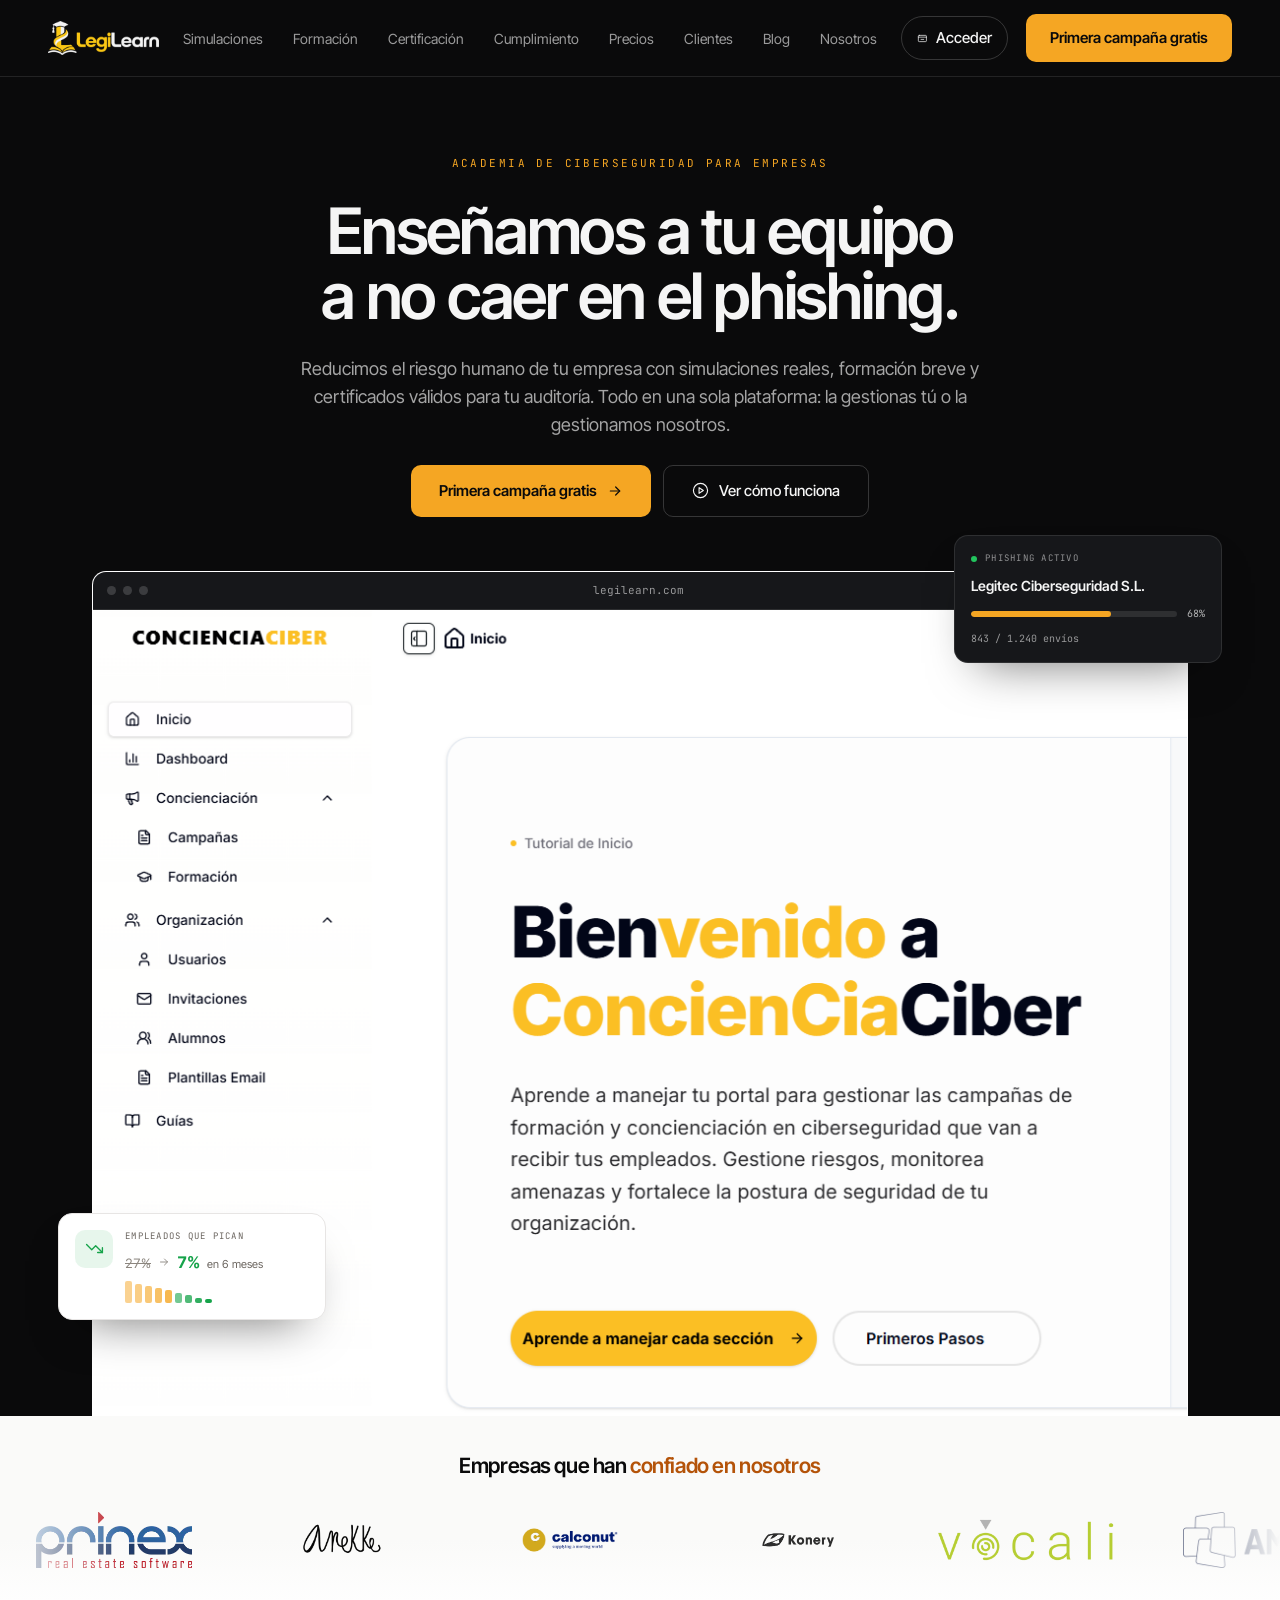
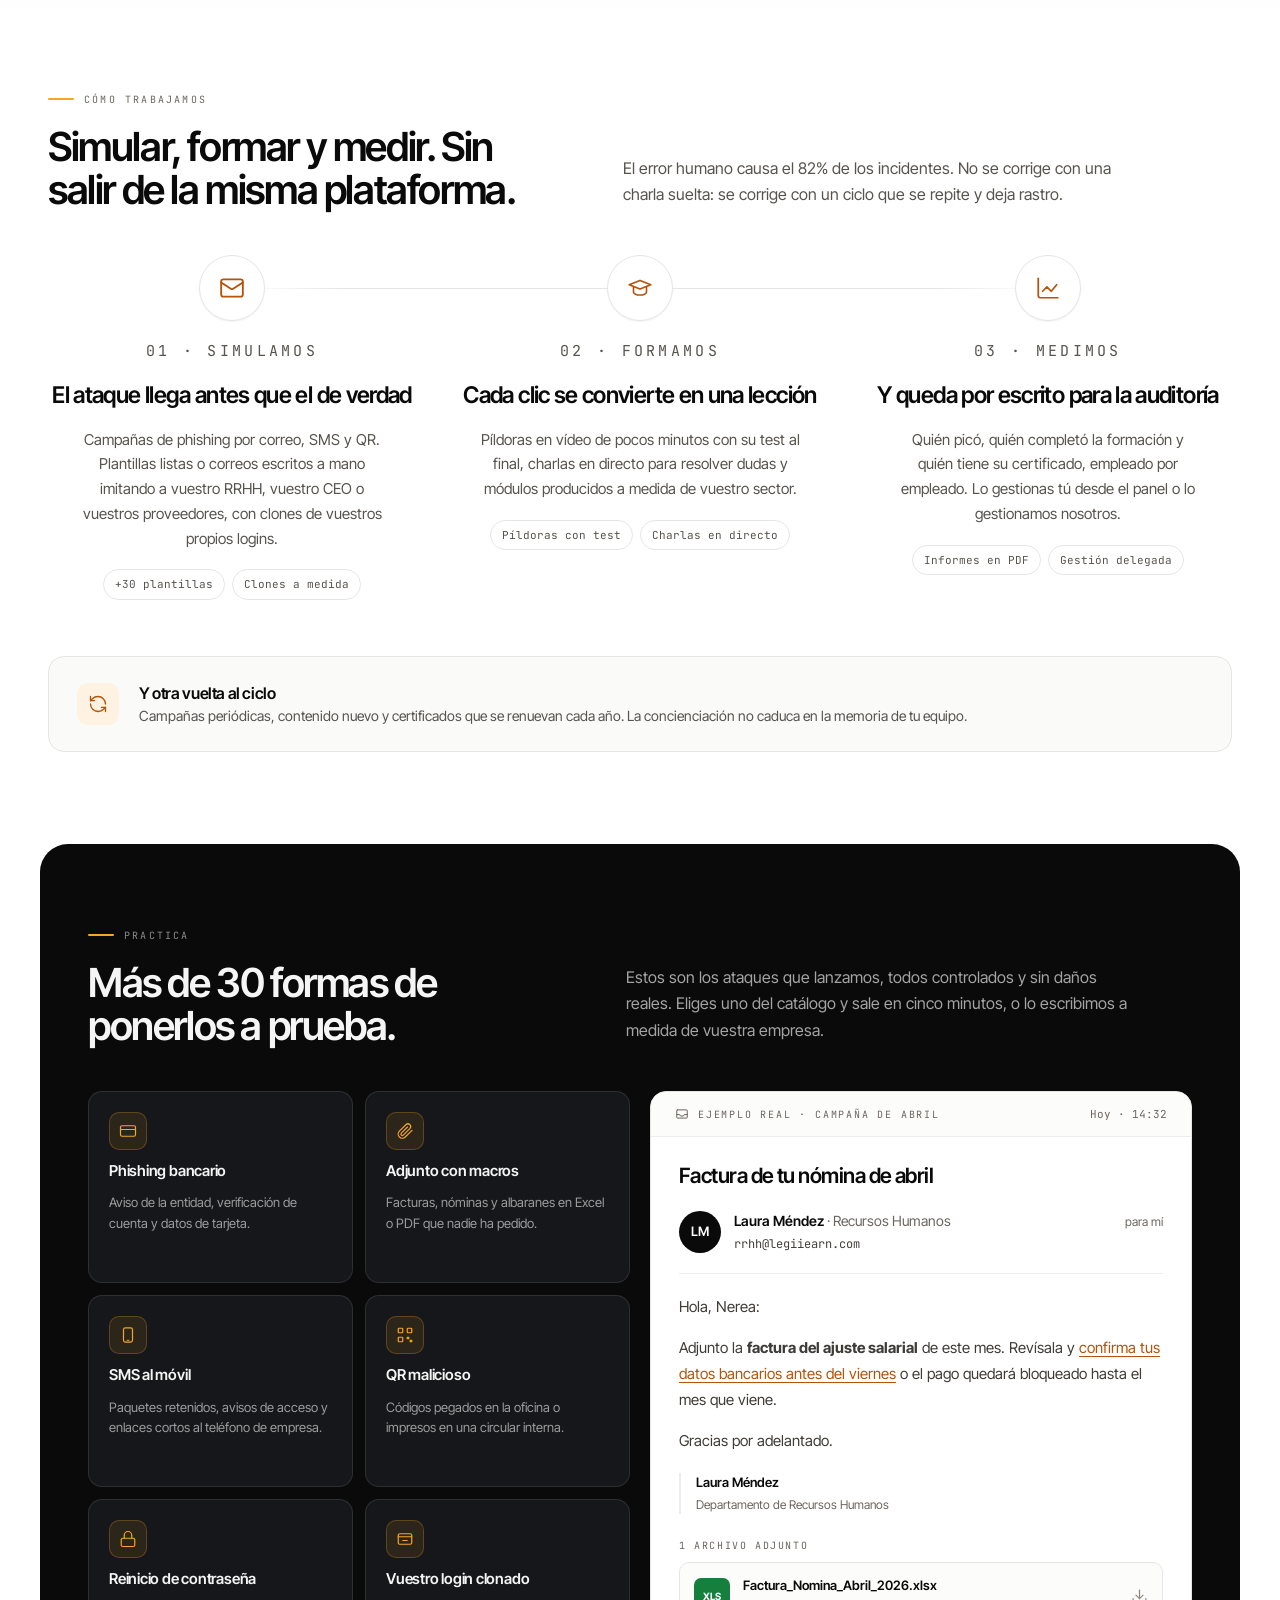
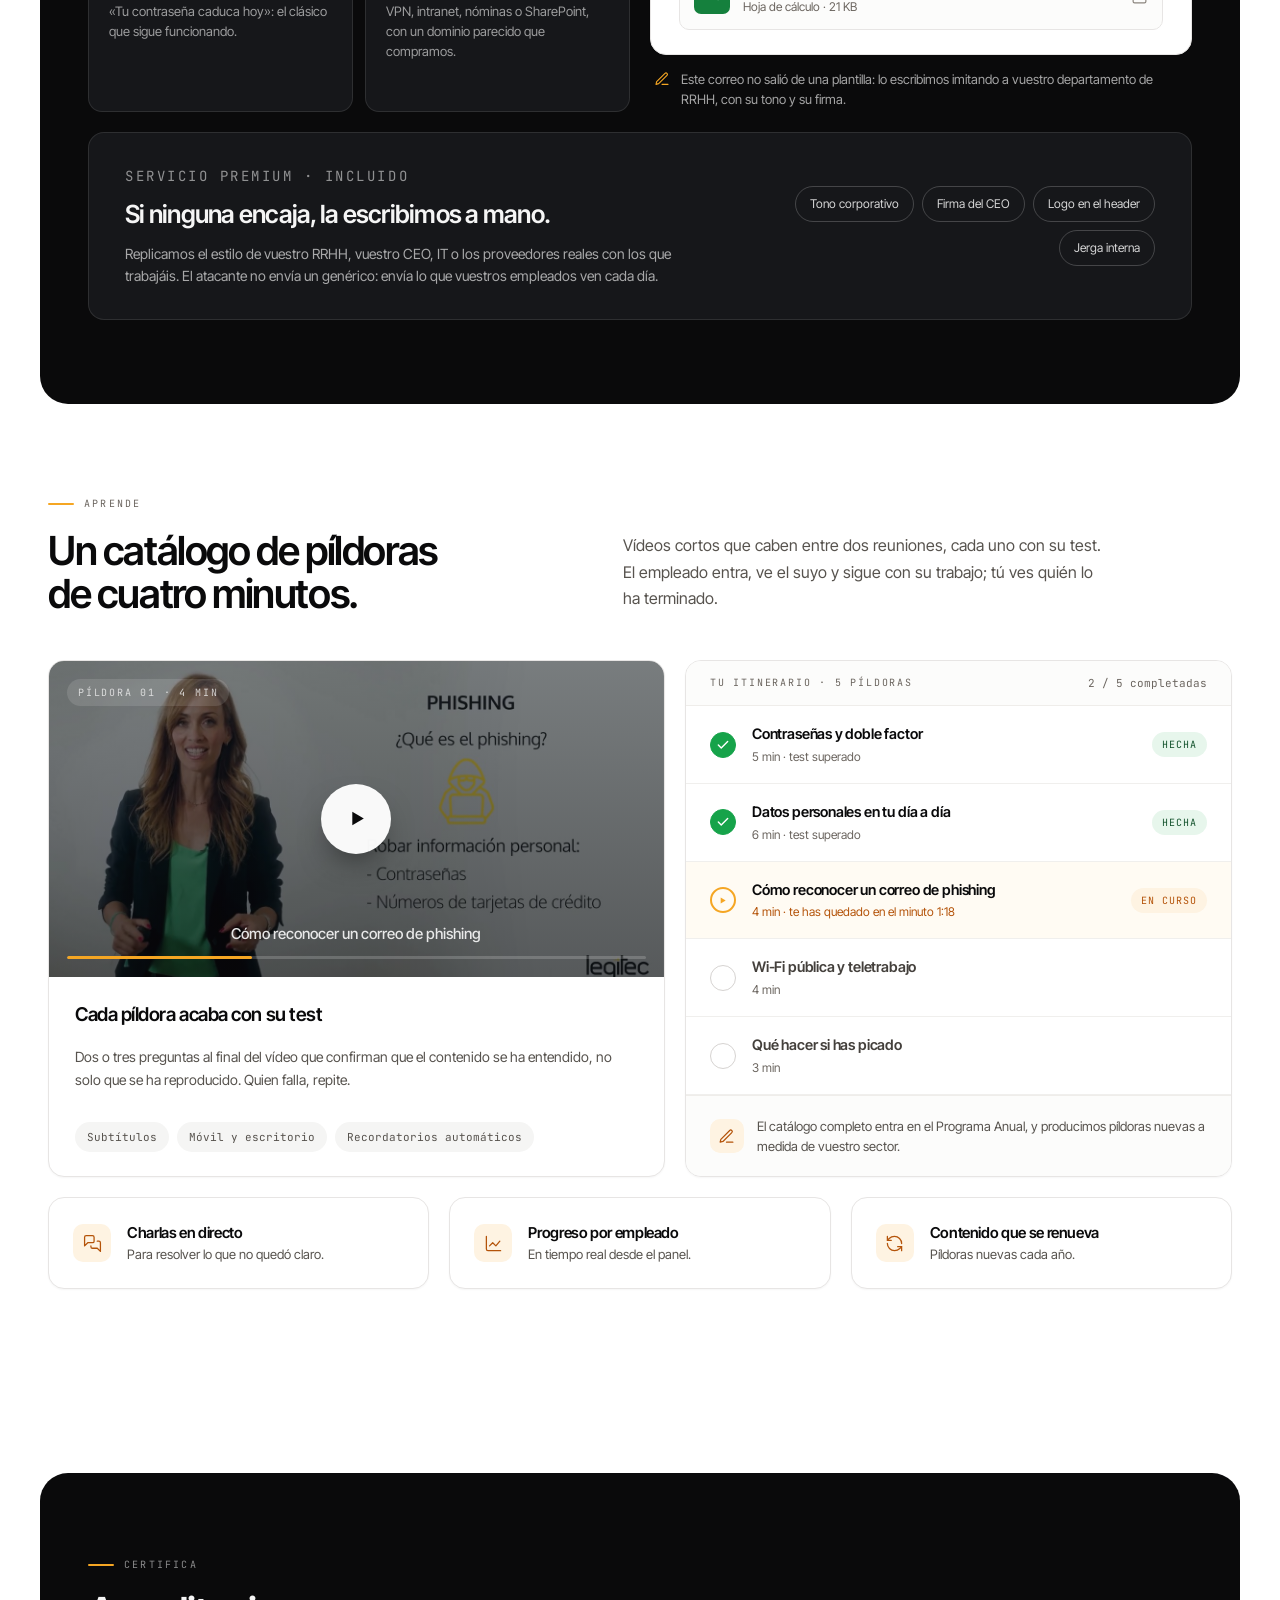
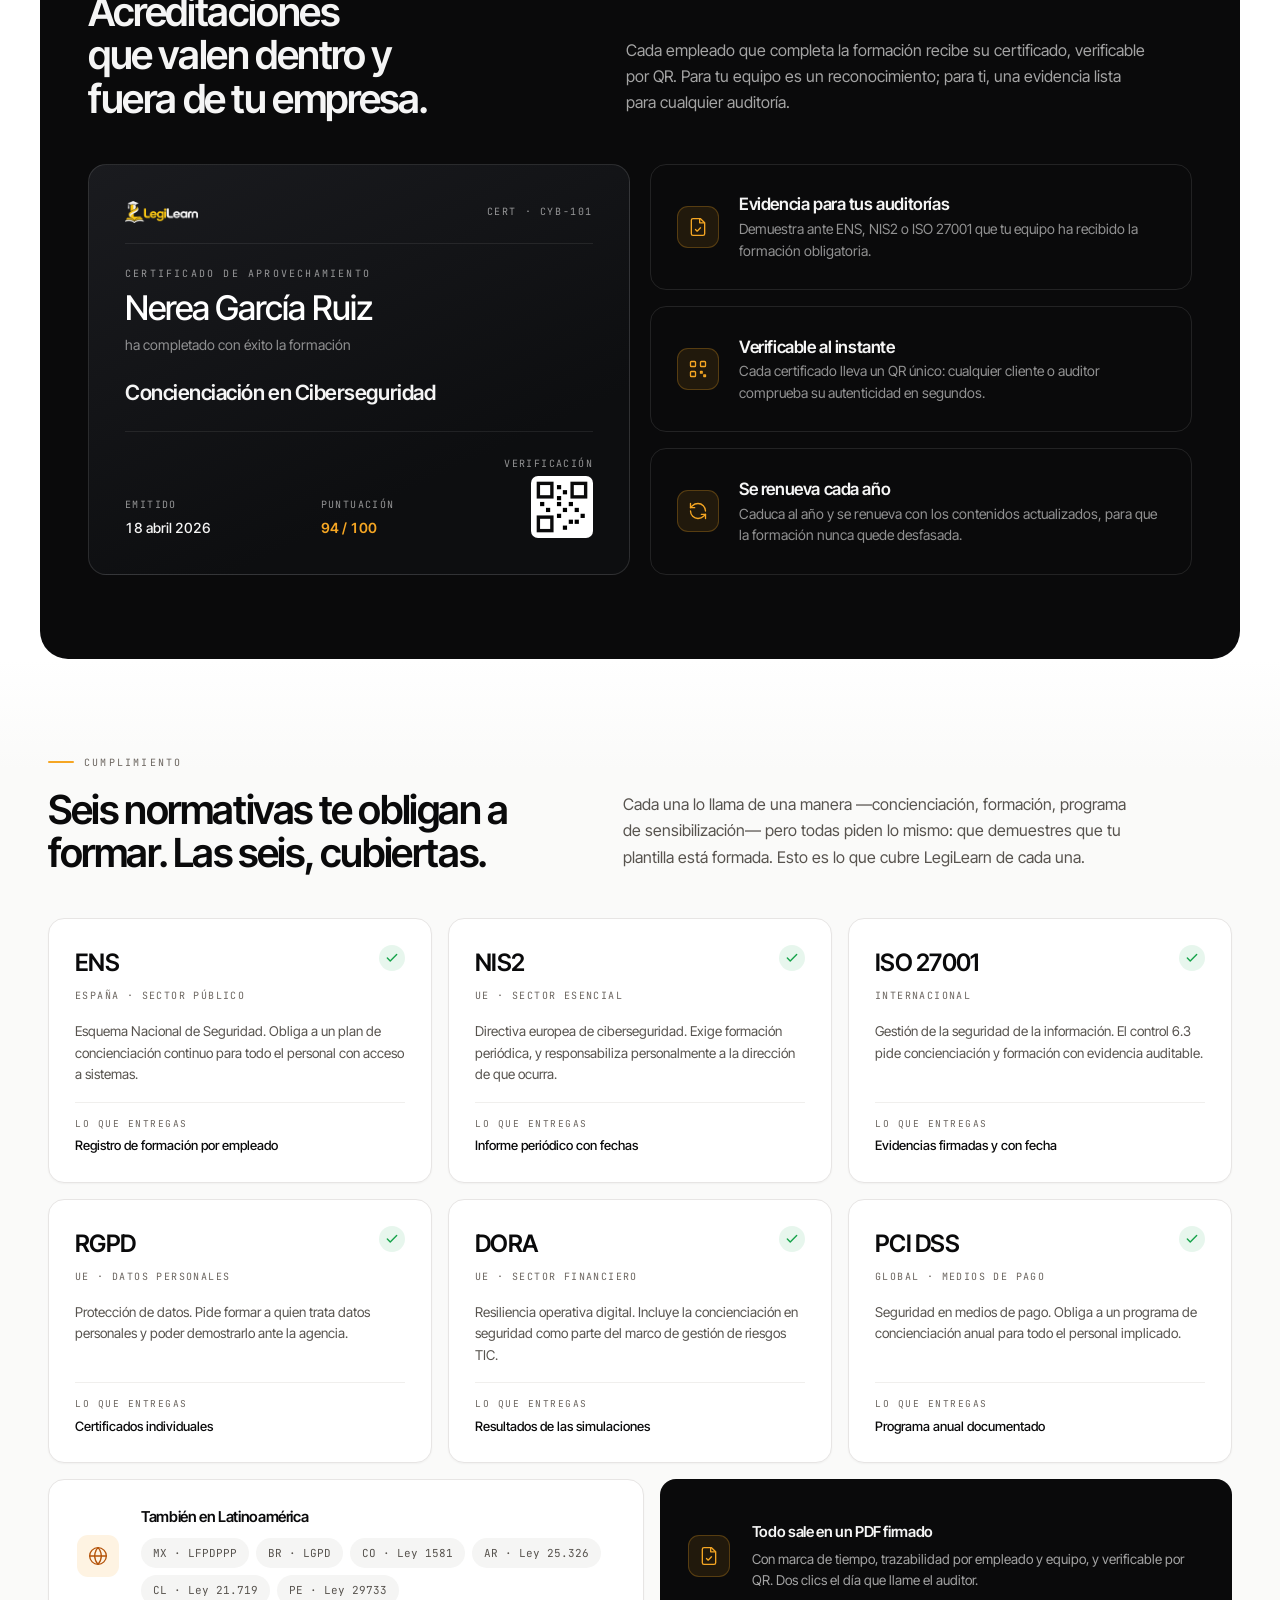
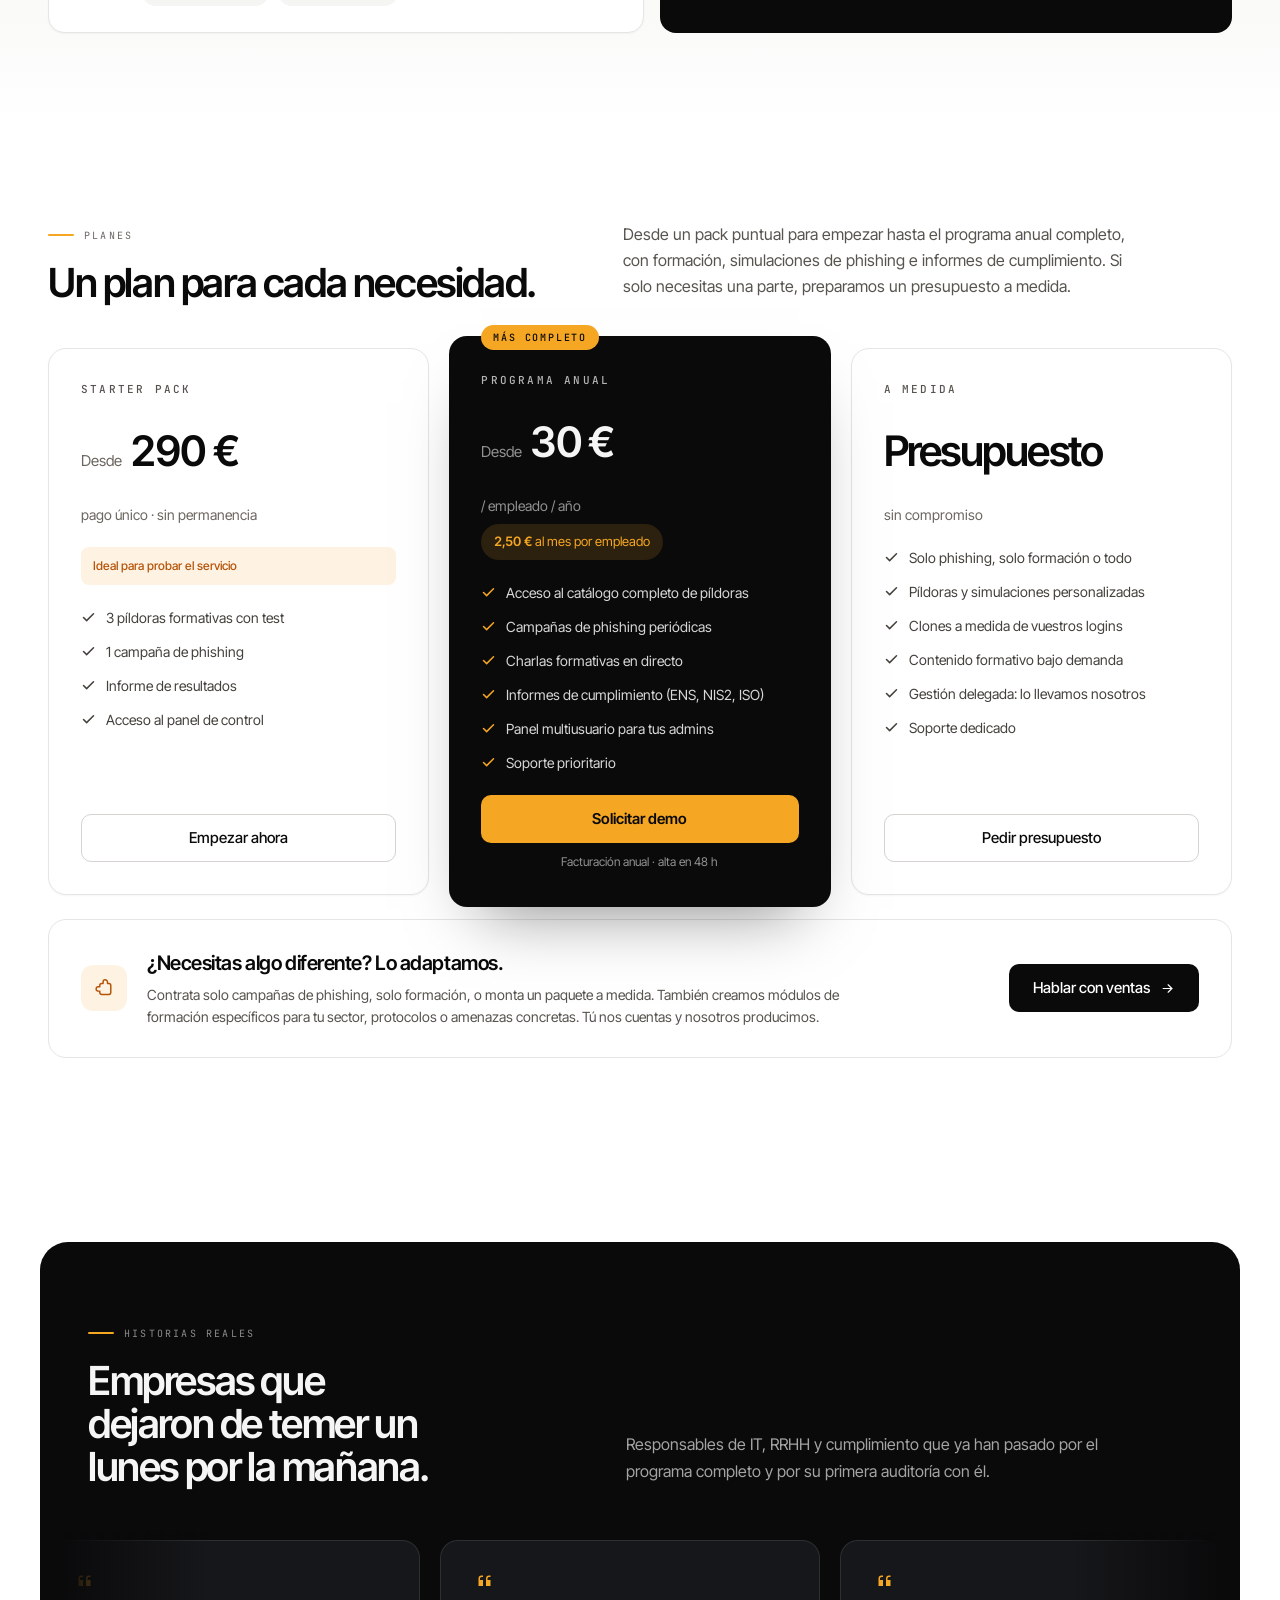
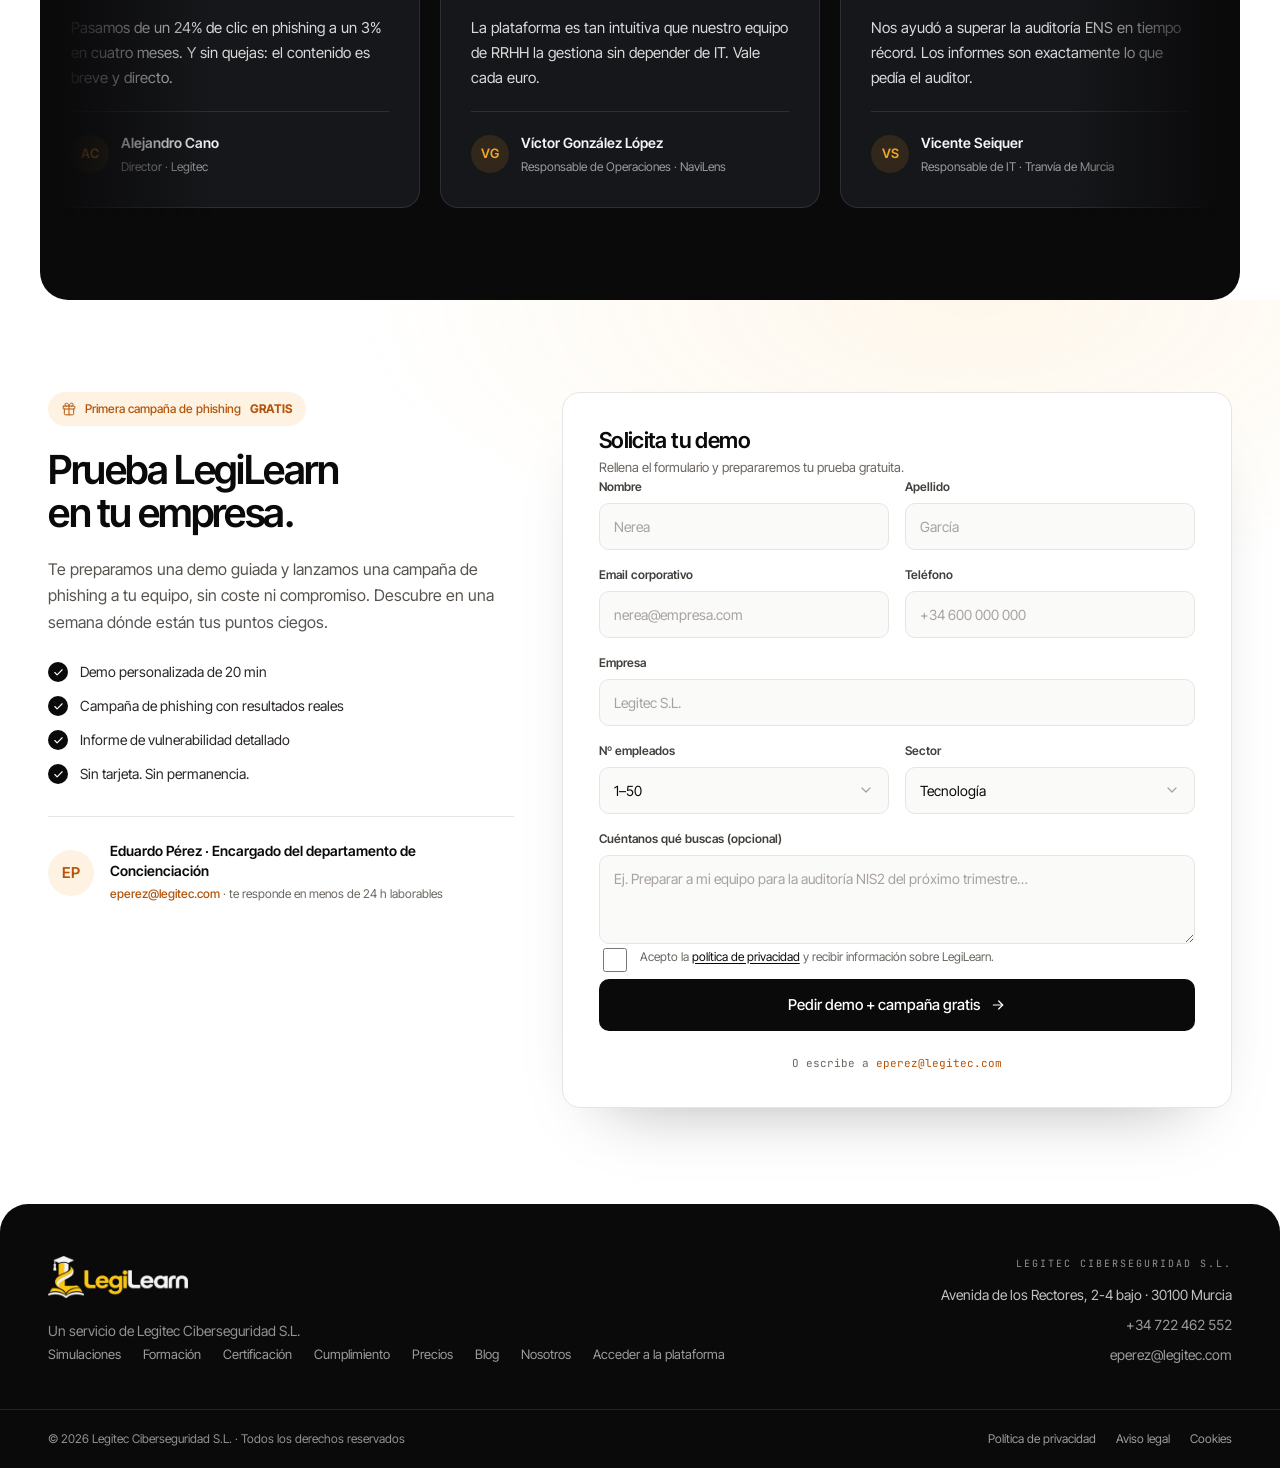
==== commit 38964870: "Aplica la auditoria: blog estatico, formulario blindado y cero terceros Blog - Cada articulo pasa a " ====
--- a/index.html
+++ b/index.html
@@ -4,9 +4,7 @@
 <meta charset="utf-8">
 <meta name="viewport" content="width=device-width, initial-scale=1">
 
-<!-- ===== SEO básico =====
-     OJO: cambia CANONICAL_URL por el dominio real antes de publicar.
-     Aparece en <link rel="canonical">, en las etiquetas og:/twitter: y en el JSON-LD. -->
+<!-- ===== SEO básico ===== -->
 <title>LegiLearn · Formación y simulaciones de phishing para empresas</title>
 <meta name="description" content="Programa de concienciación en ciberseguridad: simulaciones de phishing a medida, píldoras formativas con test, certificados verificables e informes listos para ENS, NIS2, ISO 27001 y RGPD. Primera campaña gratis.">
 <link rel="canonical" href="https://web.legilearn.com/">
@@ -32,10 +30,12 @@
 <link rel="icon" type="image/png" href="assets/legilearn-icono.png">
 <link rel="apple-touch-icon" href="assets/legilearn-isotipo.png">
 
-<!-- ===== Tipografías ===== -->
-<link rel="preconnect" href="https://fonts.googleapis.com">
-<link rel="preconnect" href="https://fonts.gstatic.com" crossorigin>
-<link rel="stylesheet" href="https://fonts.googleapis.com/css2?family=Inter+Tight:wght@400;500;600;700&family=JetBrains+Mono:wght@400;500&display=swap">
+<!-- ===== Tipografías =====
+     Servidas desde nuestro propio dominio: así ninguna visita manda su IP a
+     Google antes de haber aceptado nada. -->
+<link rel="preload" href="assets/fonts/inter-tight-400-latin.woff2" as="font" type="font/woff2" crossorigin>
+<link rel="preload" href="assets/fonts/inter-tight-600-latin.woff2" as="font" type="font/woff2" crossorigin>
+<link rel="stylesheet" href="assets/fonts.css">
 
 <link rel="stylesheet" href="assets/styles.css">
 <script>document.documentElement.classList.add('js');</script>
@@ -50,6 +50,13 @@
       "@id": "https://web.legilearn.com/#organizacion",
       "name": "LegiLearn",
       "url": "https://web.legilearn.com/",
+      "logo": {
+        "@type": "ImageObject",
+        "url": "https://web.legilearn.com/assets/legilearn-logo.png",
+        "width": 320,
+        "height": 96
+      },
+      "sameAs": ["https://legitec.com/"],
       "description": "Programa de concienciación en ciberseguridad para empresas: simulaciones de phishing, formación en píldoras, certificación y evidencias de cumplimiento.",
       "parentOrganization": { "@type": "Organization", "name": "Legitec Ciberseguridad S.L." },
       "email": "eperez@legitec.com",
@@ -88,9 +95,16 @@
         {
           "@type": "Offer",
           "name": "Programa Anual",
-          "price": "15",
+          "price": "30",
           "priceCurrency": "EUR",
-          "description": "Por empleado y año: catálogo completo de píldoras, campañas periódicas, charlas en directo e informes de cumplimiento."
+          "priceSpecification": {
+            "@type": "UnitPriceSpecification",
+            "price": "30",
+            "priceCurrency": "EUR",
+            "unitCode": "ANN",
+            "referenceQuantity": { "@type": "QuantitativeValue", "value": "1", "unitText": "empleado" }
+          },
+          "description": "30 € por empleado y año (2,50 € al mes): catálogo completo de píldoras, campañas periódicas, charlas en directo e informes de cumplimiento."
         }
       ]
     }
@@ -137,7 +151,7 @@
 <header class="nav" data-nav>
   <div class="wrap nav__inner">
     <a class="brand" href="#inicio" aria-label="LegiLearn, inicio">
-      <img src="assets/legilearn-logo-oscuro.png" alt="LegiLearn" width="640" height="192">
+      <img src="assets/legilearn-logo-oscuro.png" alt="LegiLearn" width="320" height="96">
     </a>
 
     <nav class="nav__links" id="menu" aria-label="Principal">
@@ -229,7 +243,7 @@
             <span class="meter meter--dark" style="flex:1"><i style="width:68%"></i></span>
             <span class="mono num" style="font-size:10px;color:rgba(245,245,245,.7)">68%</span>
           </p>
-          <p class="mono num" style="font-size:10px;color:rgba(245,245,245,.42)">843 / 1.240 envíos</p>
+          <p class="mono num" style="font-size:10px;color:rgba(245,245,245,.58)">843 / 1.240 envíos</p>
         </div>
       </div>
     </div>
@@ -440,7 +454,7 @@
       <div class="learn reveal">
         <article class="card" style="overflow:hidden;display:flex;flex-direction:column">
           <button class="player" type="button" data-video="uFhcQtnFpPg"
-                  style="background-image: linear-gradient(rgba(10,10,11,.34), rgba(10,10,11,.5)), url(https://i.ytimg.com/vi/uFhcQtnFpPg/maxresdefault.jpg)">
+                  style="background-image: linear-gradient(rgba(10,10,11,.45), rgba(10,10,11,.62)), url(assets/pildora-01-poster.jpg)">
             <span class="player__tag">PÍLDORA 01 · 4 MIN</span>
             <span class="player__play"><svg width="25" height="25" style="color:var(--ink)" aria-hidden="true"><use href="#i-play"/></svg></span>
             <span class="player__meta">
@@ -541,26 +555,26 @@
         <div class="split reveal">
           <article class="cert">
             <div class="cert__head">
-              <img src="assets/legilearn-logo-oscuro.png" alt="LegiLearn" width="640" height="192" style="height:22px;width:auto">
-              <span class="mono" style="font-size:10px;letter-spacing:.16em;color:rgba(245,245,245,.42)">CERT · CYB-101</span>
+              <img src="assets/legilearn-logo-oscuro.png" alt="LegiLearn" width="320" height="96" style="height:22px;width:auto">
+              <span class="mono" style="font-size:10px;letter-spacing:.16em;color:rgba(245,245,245,.58)">CERT · CYB-101</span>
             </div>
             <div style="display:flex;flex-direction:column;gap:8px">
-              <p class="mono" style="font-size:10px;letter-spacing:.22em;color:rgba(245,245,245,.5)">CERTIFICADO DE APROVECHAMIENTO</p>
+              <p class="mono" style="font-size:10px;letter-spacing:.22em;color:rgba(245,245,245,.58)">CERTIFICADO DE APROVECHAMIENTO</p>
               <p class="cert__name">Nerea García Ruiz</p>
               <p style="font-size:14px;color:rgba(245,245,245,.55)">ha completado con éxito la formación</p>
             </div>
             <p class="cert__course">Concienciación en Ciberseguridad</p>
             <div class="cert__foot">
               <span style="display:flex;flex-direction:column;gap:5px">
-                <span class="mono" style="font-size:10px;letter-spacing:.14em;color:rgba(245,245,245,.42)">EMITIDO</span>
+                <span class="mono" style="font-size:10px;letter-spacing:.14em;color:rgba(245,245,245,.58)">EMITIDO</span>
                 <span class="num" style="font-size:14px;font-weight:500">18 abril 2026</span>
               </span>
               <span style="display:flex;flex-direction:column;gap:5px">
-                <span class="mono" style="font-size:10px;letter-spacing:.14em;color:rgba(245,245,245,.42)">PUNTUACIÓN</span>
+                <span class="mono" style="font-size:10px;letter-spacing:.14em;color:rgba(245,245,245,.58)">PUNTUACIÓN</span>
                 <span class="num" style="font-size:14px;font-weight:600;color:var(--amber)">94 / 100</span>
               </span>
               <span style="display:flex;flex-direction:column;gap:5px;align-items:flex-end">
-                <span class="mono" style="font-size:10px;letter-spacing:.14em;color:rgba(245,245,245,.42)">VERIFICACIÓN</span>
+                <span class="mono" style="font-size:10px;letter-spacing:.14em;color:rgba(245,245,245,.58)">VERIFICACIÓN</span>
                 <svg width="62" height="62" viewBox="0 0 64 64" style="background:#fff;border-radius:7px;padding:4px" role="img" aria-label="Código QR de verificación del certificado">
                   <rect x="4" y="4" width="16" height="16" fill="none" stroke="#0A0A0B" stroke-width="4"/>
                   <rect x="44" y="4" width="16" height="16" fill="none" stroke="#0A0A0B" stroke-width="4"/>
@@ -711,8 +725,9 @@
         <article class="plan plan--featured">
           <p class="plan__flag">Más completo</p>
           <h3 class="plan__name">Programa Anual</h3>
-          <p class="plan__price num"><span>Desde</span><b>15 €</b></p>
+          <p class="plan__price num"><span>Desde</span><b>30 €</b></p>
           <p class="plan__unit">/ empleado / año</p>
+          <p class="plan__equiv"><b class="num">2,50 €</b> al mes por empleado</p>
           <ul class="plan__features">
             <li><svg width="15" height="15" style="stroke-width:2.2;color:var(--amber)" aria-hidden="true"><use href="#i-check"/></svg>Acceso al catálogo completo de píldoras</li>
             <li><svg width="15" height="15" style="stroke-width:2.2;color:var(--amber)" aria-hidden="true"><use href="#i-check"/></svg>Campañas de phishing periódicas</li>
@@ -904,6 +919,11 @@
             </label>
           </div>
 
+          <div class="hp" aria-hidden="true">
+            <label for="empresa-web">No rellenes este campo</label>
+            <input type="text" id="empresa-web" name="website" tabindex="-1" autocomplete="off">
+          </div>
+
           <label class="consent">
             <input type="checkbox" name="consent" required>
             <span>Acepto la <a href="#" rel="nofollow">política de privacidad</a> y recibir información sobre LegiLearn.</span>
@@ -937,9 +957,9 @@
     <div class="wrap footer__top">
       <div>
         <a class="brand brand--footer" href="#inicio" aria-label="LegiLearn, inicio">
-          <img src="assets/legilearn-logo-oscuro.png" alt="LegiLearn" width="640" height="192">
+          <img src="assets/legilearn-logo-oscuro.png" alt="LegiLearn" width="320" height="96">
         </a>
-        <p style="font-size:14px;color:rgba(245,245,245,.5);margin-top:16px">Un servicio de Legitec Ciberseguridad S.L.</p>
+        <p style="font-size:14px;color:rgba(245,245,245,.58);margin-top:16px">Un servicio de Legitec Ciberseguridad S.L.</p>
         <nav class="footer__links" aria-label="Secciones">
           <a class="nav__link" href="#simulaciones">Simulaciones</a>
           <a class="nav__link" href="#formacion">Formación</a>
@@ -952,7 +972,7 @@
         </nav>
       </div>
       <address class="footer__contact" style="font-style:normal">
-        <span class="mono" style="font-size:10px;letter-spacing:.2em;color:rgba(245,245,245,.4);margin-bottom:4px">LEGITEC CIBERSEGURIDAD S.L.</span>
+        <span class="mono" style="font-size:10px;letter-spacing:.2em;color:rgba(245,245,245,.58);margin-bottom:4px">LEGITEC CIBERSEGURIDAD S.L.</span>
         <span>Avenida de los Rectores, 2-4 bajo · 30100 Murcia</span>
         <a class="nav__link num" href="tel:+34722462552">+34 722 462 552</a>
         <a class="nav__link" href="mailto:eperez@legitec.com">eperez@legitec.com</a>
--- a/assets/fonts.css
+++ b/assets/fonts.css
@@ -0,0 +1,65 @@
+/* ==========================================================================
+   Tipografías servidas desde nuestro propio dominio.
+   Descargadas de Google Fonts (SIL Open Font License 1.1) para no enviar la
+   IP de cada visitante a un tercero antes de que acepte nada.
+   ========================================================================== */
+
+
+@font-face {
+  font-family: 'Inter Tight';
+  font-style: normal;
+  font-weight: 400;
+  font-display: swap;
+  src: url(fonts/inter-tight-400-latin.woff2) format('woff2');
+  unicode-range: U+0000-00FF, U+0131, U+0152-0153, U+02BB-02BC, U+02C6, U+02DA, U+02DC, U+0304, U+0308, U+0329, U+2000-206F, U+20AC, U+2122, U+2191, U+2193, U+2212, U+2215, U+FEFF, U+FFFD;
+}
+
+
+@font-face {
+  font-family: 'Inter Tight';
+  font-style: normal;
+  font-weight: 500;
+  font-display: swap;
+  src: url(fonts/inter-tight-500-latin.woff2) format('woff2');
+  unicode-range: U+0000-00FF, U+0131, U+0152-0153, U+02BB-02BC, U+02C6, U+02DA, U+02DC, U+0304, U+0308, U+0329, U+2000-206F, U+20AC, U+2122, U+2191, U+2193, U+2212, U+2215, U+FEFF, U+FFFD;
+}
+
+
+@font-face {
+  font-family: 'Inter Tight';
+  font-style: normal;
+  font-weight: 600;
+  font-display: swap;
+  src: url(fonts/inter-tight-600-latin.woff2) format('woff2');
+  unicode-range: U+0000-00FF, U+0131, U+0152-0153, U+02BB-02BC, U+02C6, U+02DA, U+02DC, U+0304, U+0308, U+0329, U+2000-206F, U+20AC, U+2122, U+2191, U+2193, U+2212, U+2215, U+FEFF, U+FFFD;
+}
+
+
+@font-face {
+  font-family: 'Inter Tight';
+  font-style: normal;
+  font-weight: 700;
+  font-display: swap;
+  src: url(fonts/inter-tight-700-latin.woff2) format('woff2');
+  unicode-range: U+0000-00FF, U+0131, U+0152-0153, U+02BB-02BC, U+02C6, U+02DA, U+02DC, U+0304, U+0308, U+0329, U+2000-206F, U+20AC, U+2122, U+2191, U+2193, U+2212, U+2215, U+FEFF, U+FFFD;
+}
+
+
+@font-face {
+  font-family: 'JetBrains Mono';
+  font-style: normal;
+  font-weight: 400;
+  font-display: swap;
+  src: url(fonts/jetbrains-mono-400-latin.woff2) format('woff2');
+  unicode-range: U+0000-00FF, U+0131, U+0152-0153, U+02BB-02BC, U+02C6, U+02DA, U+02DC, U+0304, U+0308, U+0329, U+2000-206F, U+20AC, U+2122, U+2191, U+2193, U+2212, U+2215, U+FEFF, U+FFFD;
+}
+
+
+@font-face {
+  font-family: 'JetBrains Mono';
+  font-style: normal;
+  font-weight: 500;
+  font-display: swap;
+  src: url(fonts/jetbrains-mono-500-latin.woff2) format('woff2');
+  unicode-range: U+0000-00FF, U+0131, U+0152-0153, U+02BB-02BC, U+02C6, U+02DA, U+02DC, U+0304, U+0308, U+0329, U+2000-206F, U+20AC, U+2122, U+2191, U+2193, U+2212, U+2215, U+FEFF, U+FFFD;
+}
--- a/assets/styles.css
+++ b/assets/styles.css
@@ -38,6 +38,7 @@
 
   --green: #16a34a;
   --green-deep: #15803d;
+  --green-darkest: #14532d;
   --green-soft: rgba(22, 163, 74, 0.1);
 
   /* tipografía */
@@ -462,7 +463,7 @@
   border-radius: var(--radius-pill);
   background: rgba(255, 255, 255, 0.16);
 }
-.shot__url { font-family: var(--mono); font-size: 11px; color: rgba(245, 245, 245, 0.42); }
+.shot__url { font-family: var(--mono); font-size: 11px; color: rgba(245, 245, 245, 0.58); }
 
 .float {
   position: absolute;
@@ -725,7 +726,7 @@
   flex: 0 0 auto;
   width: 36px; height: 36px;
   border-radius: 7px;
-  background: var(--green);
+  background: var(--green-deep);
   color: #fff;
   display: inline-flex;
   align-items: center;
@@ -772,7 +773,7 @@
   border: 0;
   cursor: pointer;
   background:
-    linear-gradient(rgba(10, 10, 11, 0.34), rgba(10, 10, 11, 0.5)),
+    linear-gradient(rgba(10, 10, 11, 0.45), rgba(10, 10, 11, 0.62)),
     radial-gradient(620px 280px at 50% 40%, #212226, var(--ink) 76%);
   background-size: cover;
   background-position: center;
@@ -844,7 +845,7 @@
   border-radius: var(--radius-pill);
   white-space: nowrap;
 }
-.badge--done { background: var(--green-soft); color: var(--green-deep); }
+.badge--done { background: var(--green-soft); color: var(--green-darkest); }
 .badge--now { background: var(--amber-soft); color: var(--amber-deep); }
 
 .trio { margin-top: 20px; display: grid; grid-template-columns: repeat(3, minmax(0, 1fr)); gap: 20px; }
@@ -967,7 +968,7 @@
 }
 .plan--featured .plan__name { color: rgba(245, 245, 245, 0.72); }
 .plan--featured .plan__price span,
-.plan--featured .plan__unit { color: rgba(245, 245, 245, 0.5); }
+.plan--featured .plan__unit { color: rgba(245, 245, 245, 0.58); }
 .plan--featured .plan__features li { color: rgba(245, 245, 245, 0.88); }
 .plan__flag {
   position: absolute;
@@ -982,7 +983,20 @@
   padding: 5px 12px;
   border-radius: var(--radius-pill);
 }
-.plan__small { text-align: center; font-size: 12px; color: rgba(245, 245, 245, 0.45); }
+/* La equivalencia mensual es lo que hace entendible el precio: 30 € al año
+   suena a compra, 2,50 € al mes suena a lo que cuesta de verdad. */
+.plan__equiv {
+  align-self: flex-start;
+  margin-top: -14px;
+  padding: 8px 13px;
+  border-radius: 999px;
+  background: rgba(245, 166, 35, 0.14);
+  color: var(--amber);
+  font-size: 13px;
+}
+.plan__equiv b { font-weight: 600; }
+
+.plan__small { text-align: center; font-size: 12px; color: rgba(245, 245, 245, 0.58); }
 
 .custom {
   margin-top: 24px;
@@ -1143,6 +1157,16 @@
   background-position: right 14px center;
   padding-right: 40px;
 }
+/* Trampa para robots de spam. Fuera de la pantalla en lugar de display:none,
+   que es lo primero que miran los que están bien hechos. */
+.hp {
+  position: absolute;
+  left: -9999px;
+  width: 1px;
+  height: 1px;
+  overflow: hidden;
+}
+
 .consent {
   display: flex;
   align-items: flex-start;
@@ -1152,7 +1176,7 @@
   color: var(--fg-muted);
 }
 .consent { padding-block: 4px; }
-.consent input { flex: 0 0 auto; width: 18px; height: 18px; margin-top: 1px; accent-color: var(--ink); }
+.consent input { flex: 0 0 auto; width: 24px; height: 24px; margin-top: 0; accent-color: var(--ink); }
 .consent a { color: var(--ink); text-decoration: underline; text-underline-offset: 2px; }
 .form__foot { display: flex; flex-direction: column; gap: 12px; }
 .form__alt { text-align: center; font-family: var(--mono); font-size: 11px; color: var(--fg-muted); }
@@ -1190,7 +1214,7 @@
   gap: 20px;
   padding-block: 20px;
   font-size: 12px;
-  color: rgba(245, 245, 245, 0.38);
+  color: rgba(245, 245, 245, 0.58);
 }
 .footer__legal ul { display: flex; flex-wrap: wrap; gap: 20px; }
 
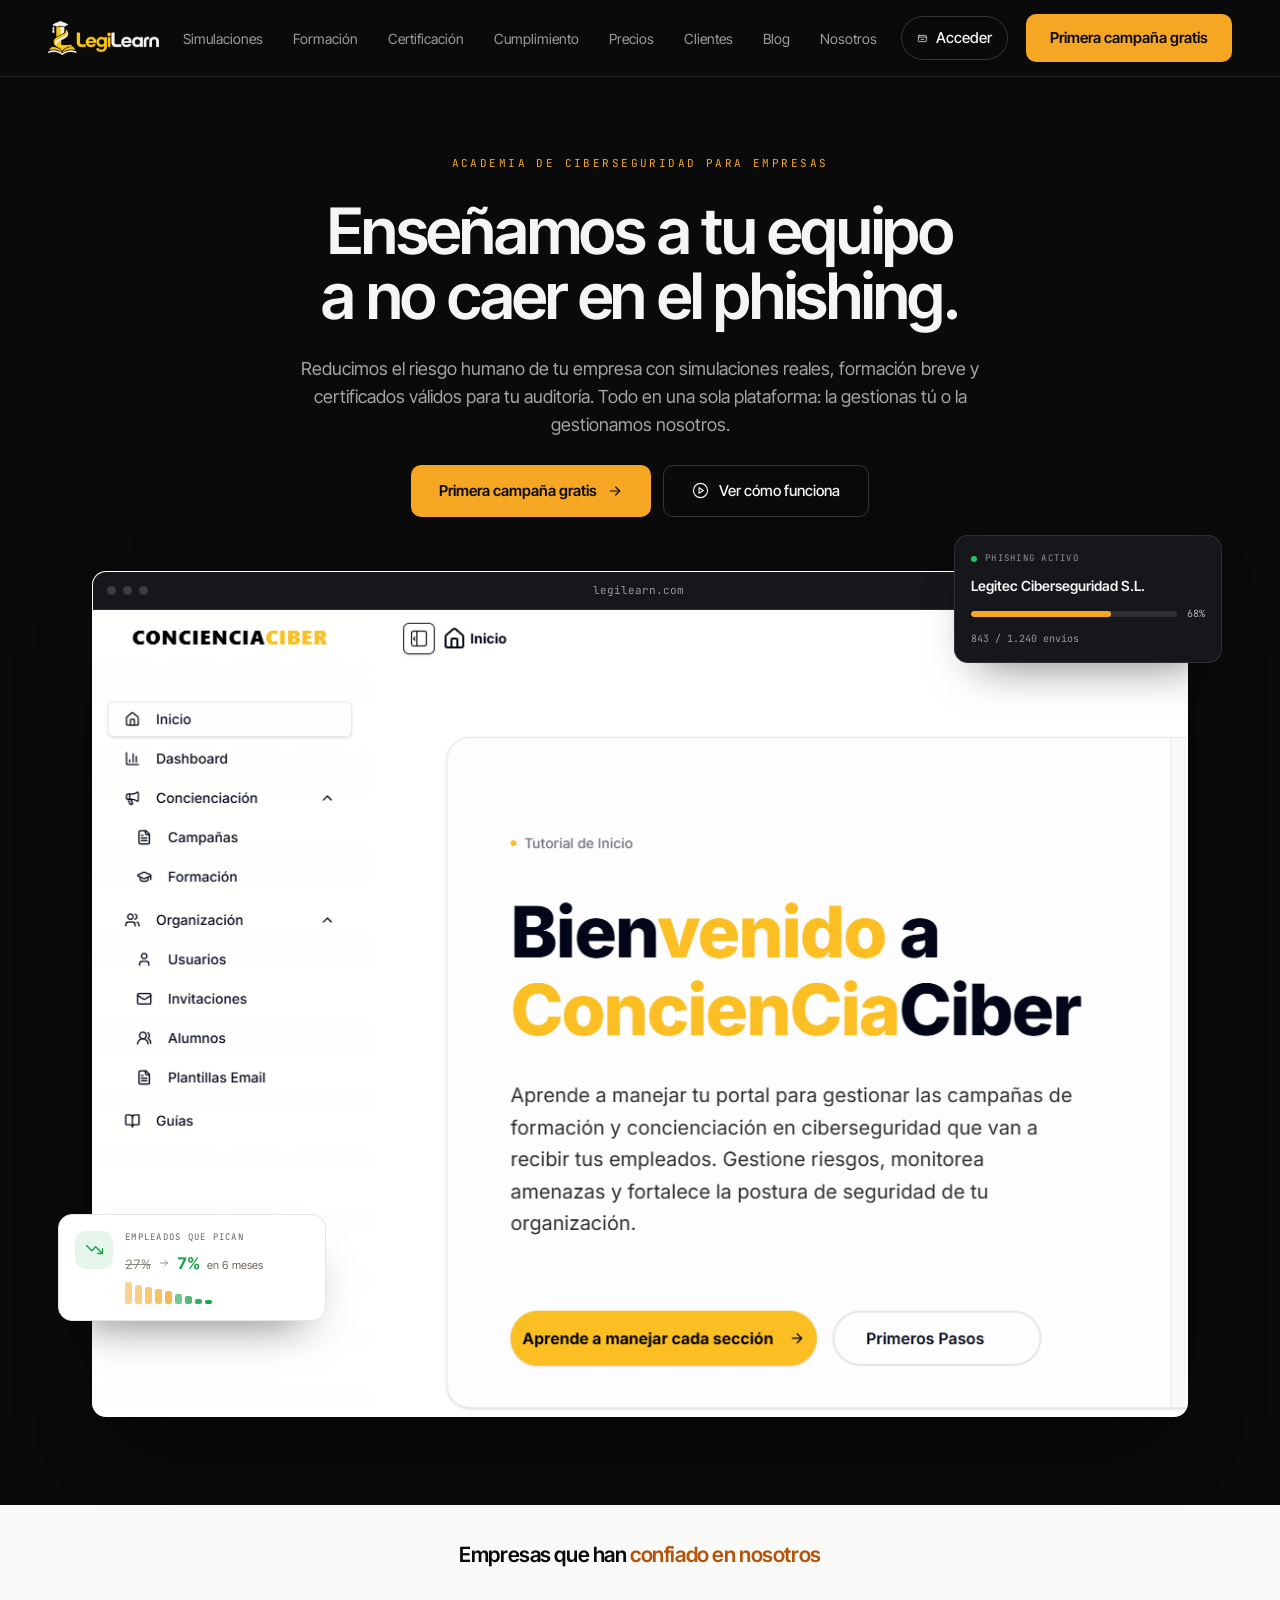
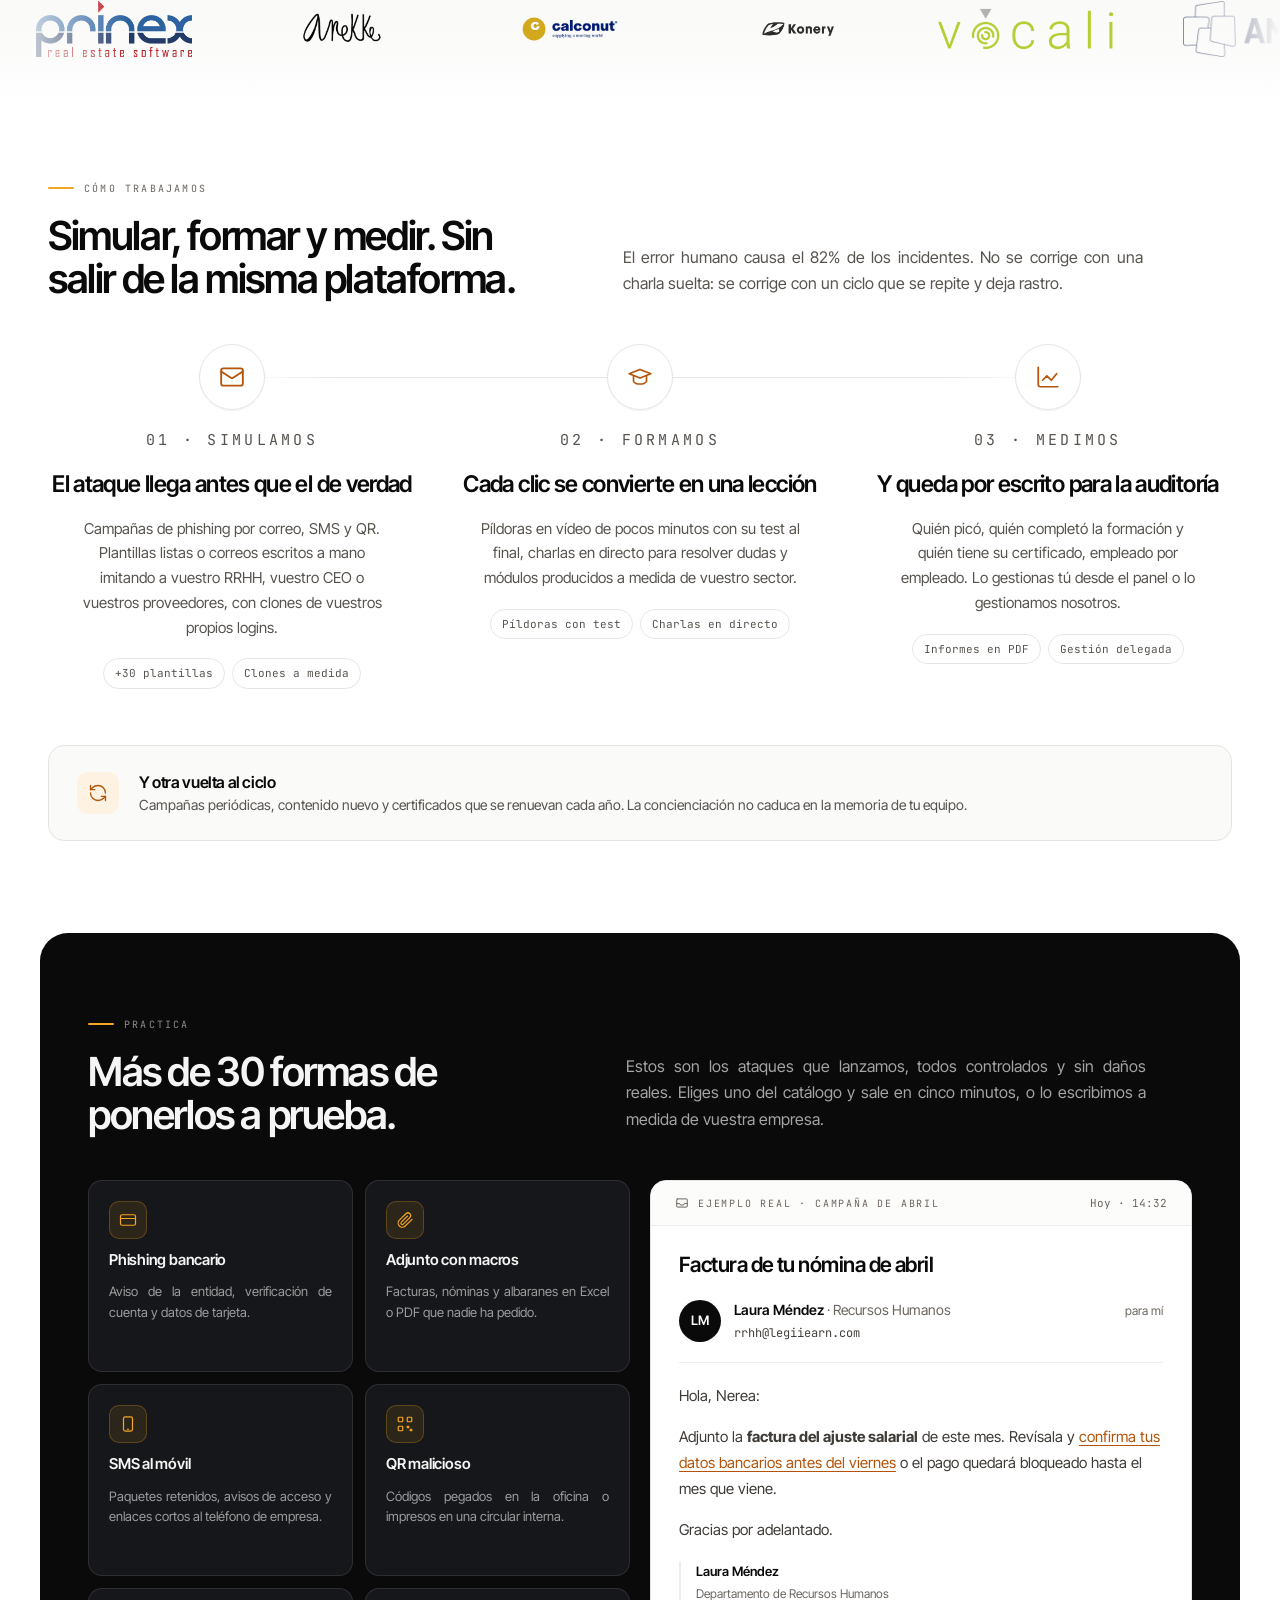
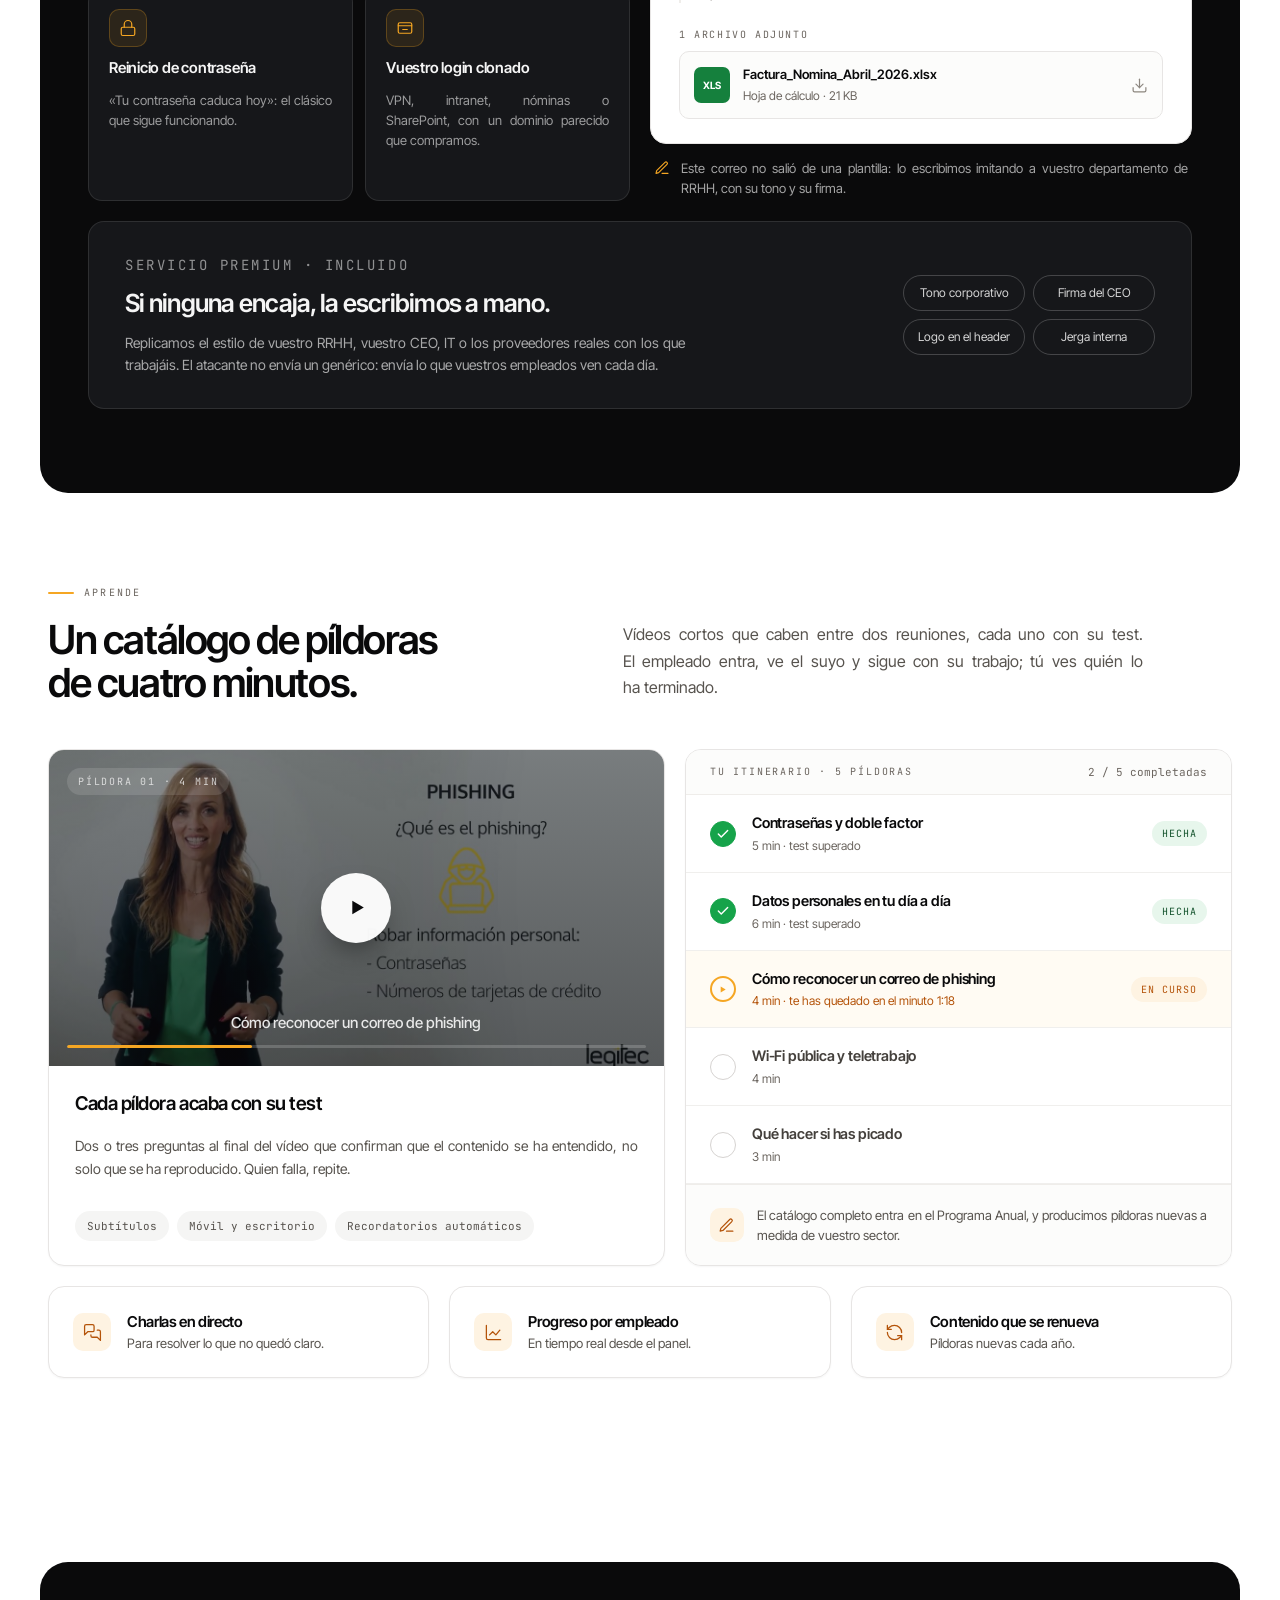
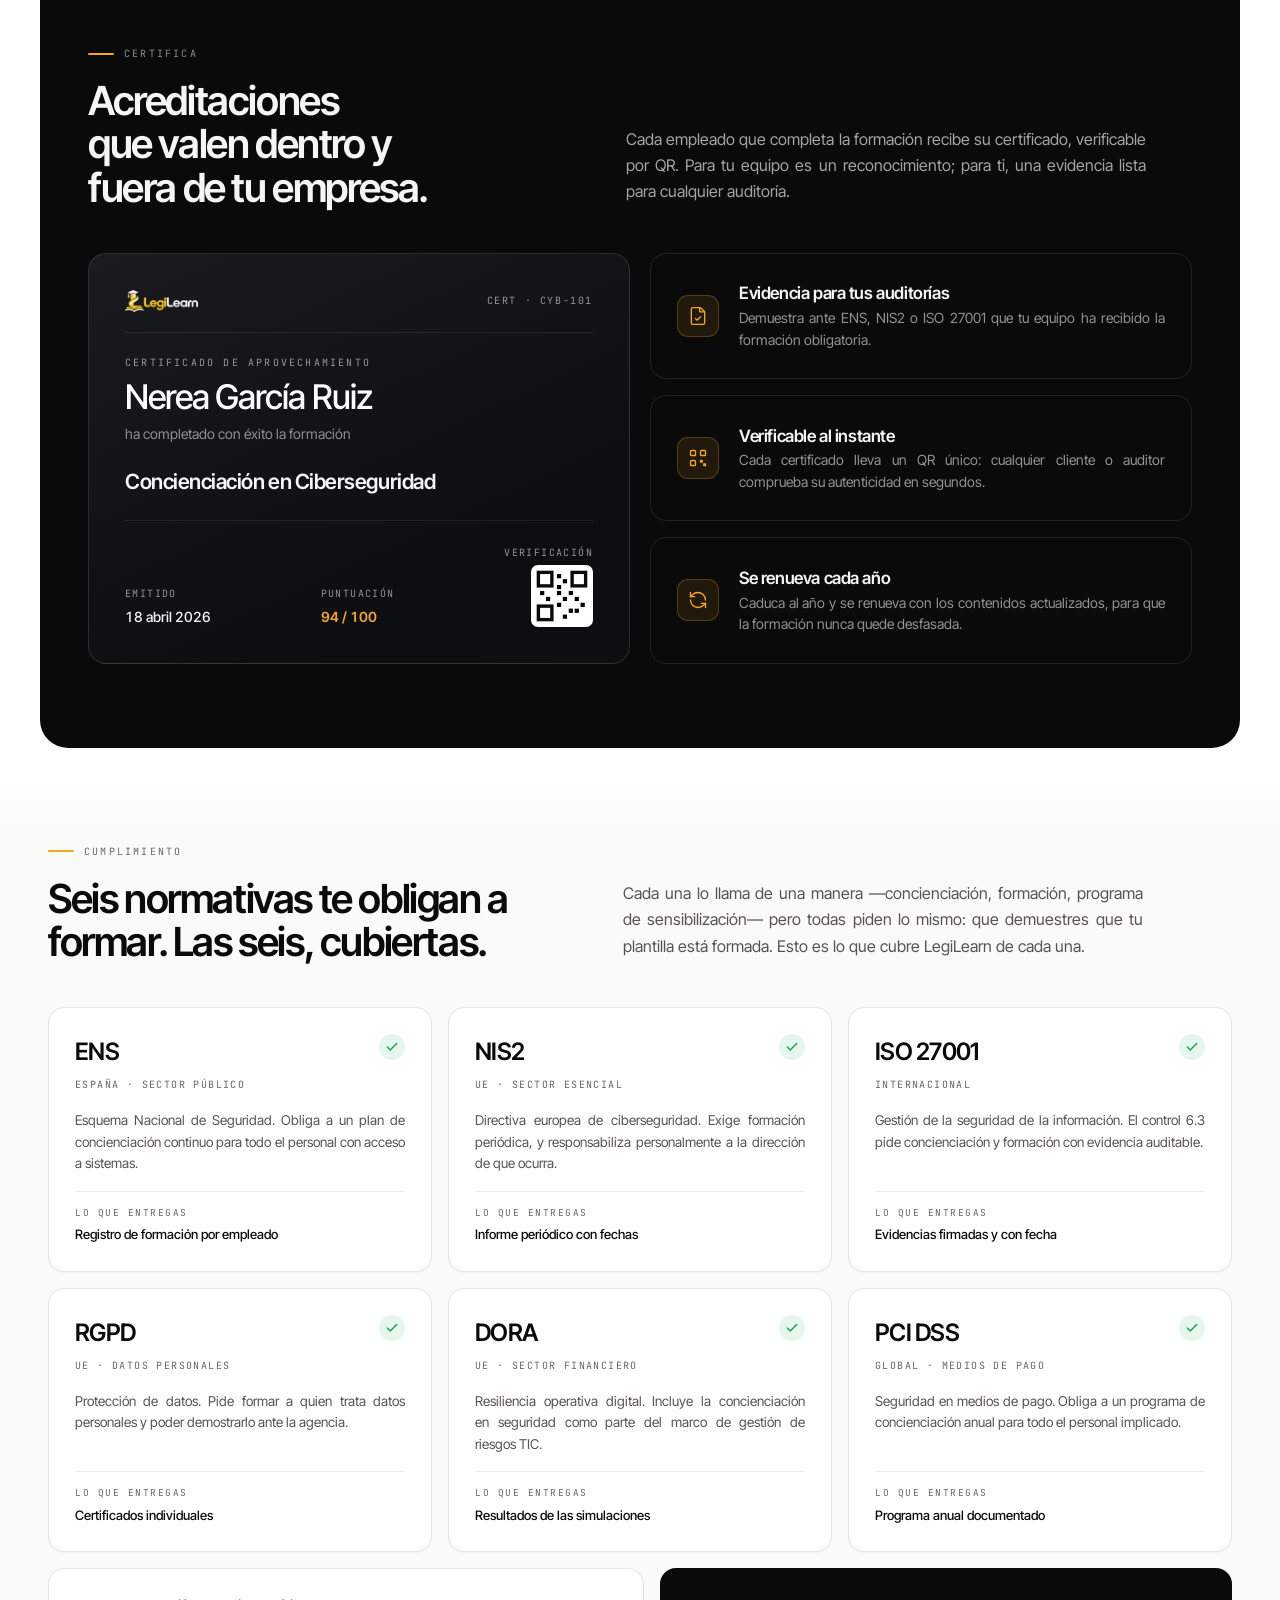
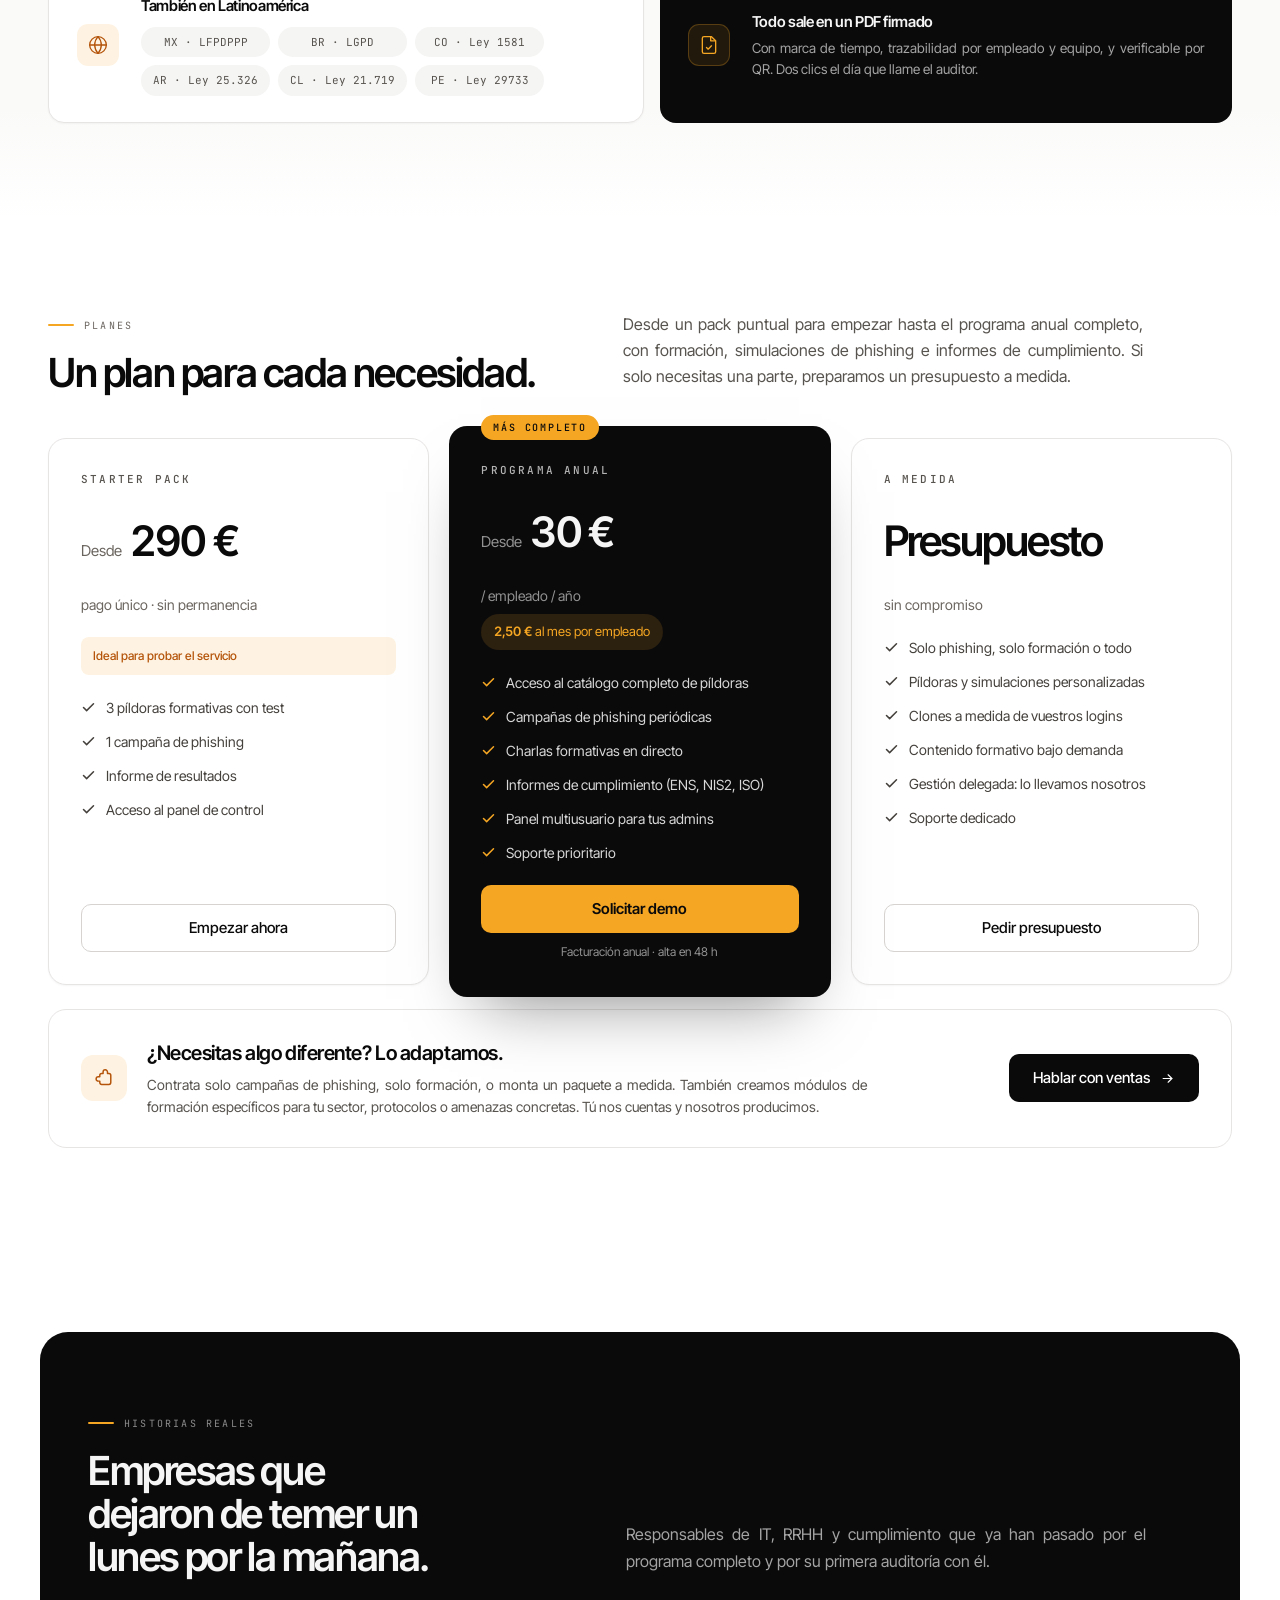
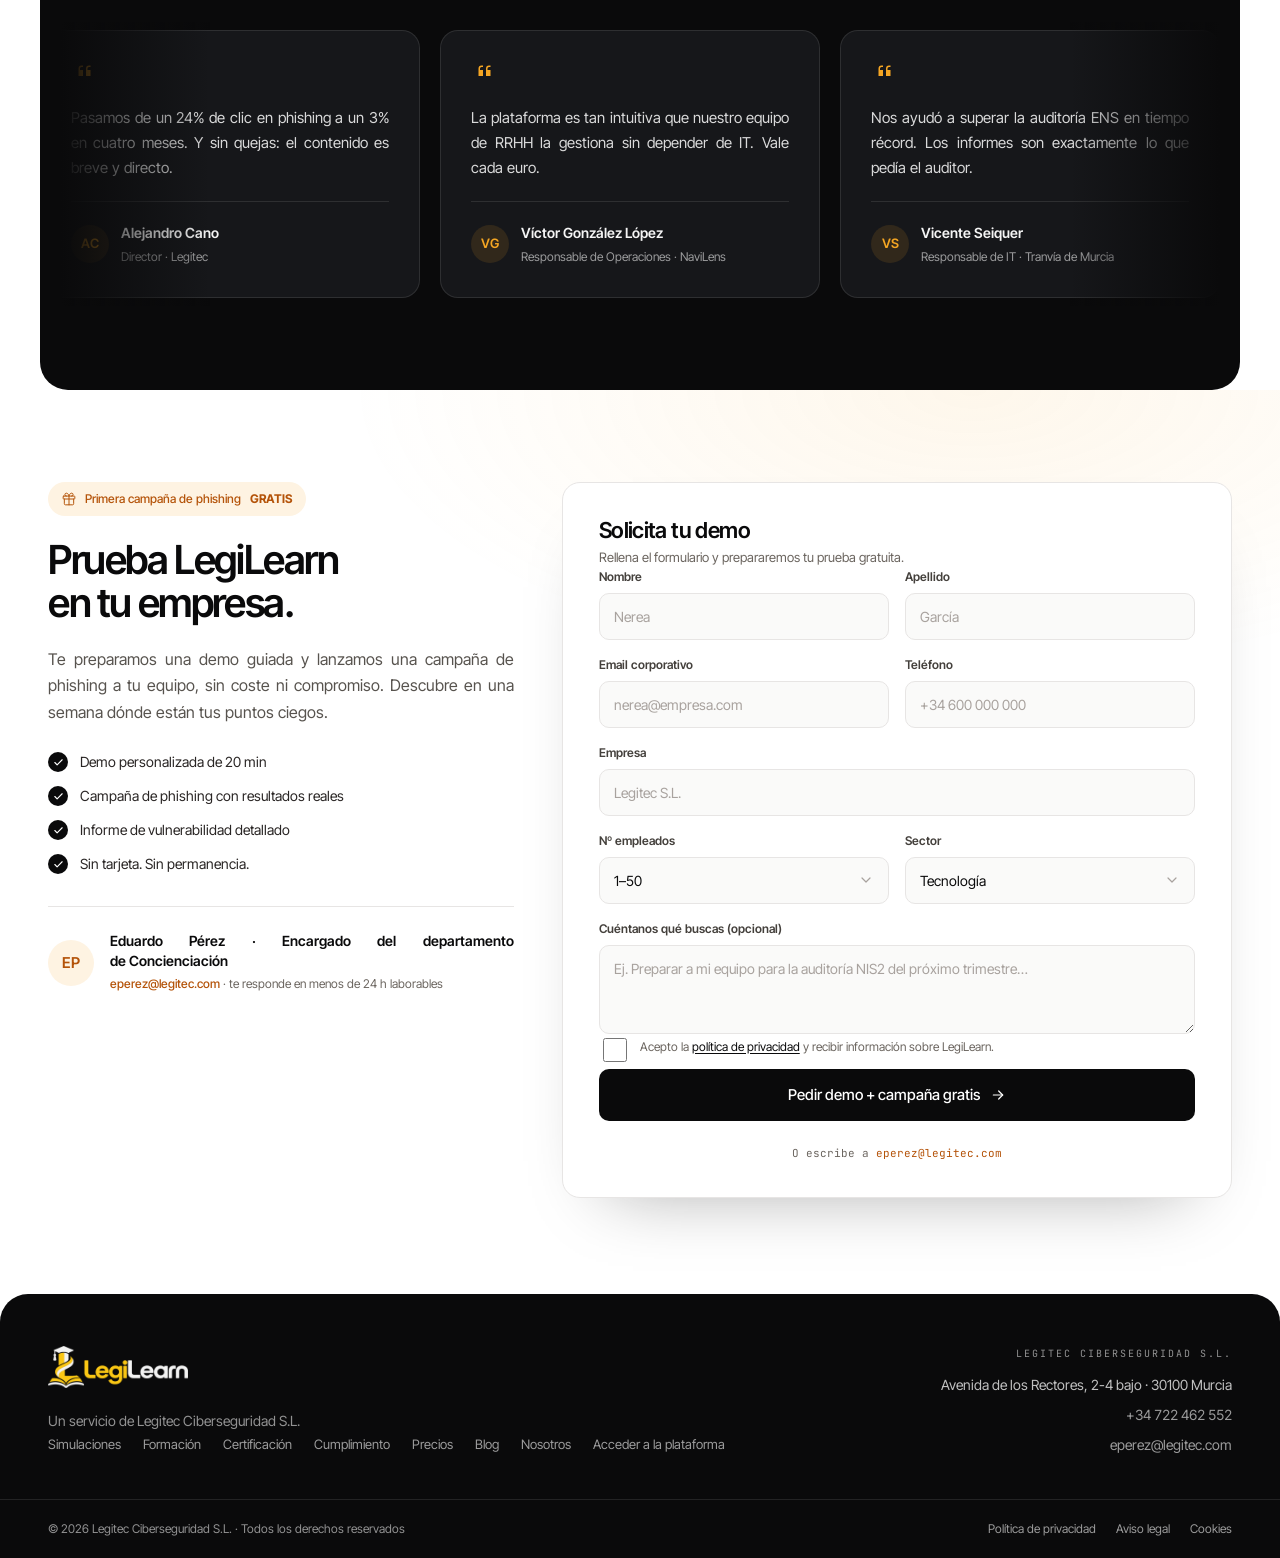
==== commit bbc9a6fb: "Cierra la tarjeta del hero, justifica el texto y cuadra las rejillas Hero - La captura terminaba cor" ====
--- a/index.html
+++ b/index.html
@@ -429,7 +429,7 @@
             <h3>Si ninguna encaja, la escribimos a mano.</h3>
             <p>Replicamos el estilo de vuestro RRHH, vuestro CEO, IT o los proveedores reales con los que trabajáis. El atacante no envía un genérico: envía lo que vuestros empleados ven cada día.</p>
           </div>
-          <ul class="promo__chips">
+          <ul class="promo__chips chip-grid chip-grid--2">
             <li class="chip chip--dark">Tono corporativo</li>
             <li class="chip chip--dark">Firma del CEO</li>
             <li class="chip chip--dark">Logo en el header</li>
@@ -675,7 +675,7 @@
           <span class="icon-tile" style="width:42px;height:42px;border-radius:11px"><svg width="20" height="20" aria-hidden="true"><use href="#i-globe"/></svg></span>
           <div style="display:flex;flex-direction:column;gap:9px">
             <h3 style="font-size:15px">También en Latinoamérica</h3>
-            <ul style="display:flex;flex-wrap:wrap;gap:7px">
+            <ul class="chip-grid chip-grid--3">
               <li class="chip chip--mono">MX · LFPDPPP</li>
               <li class="chip chip--mono">BR · LGPD</li>
               <li class="chip chip--mono">CO · Ley 1581</li>
@@ -863,7 +863,7 @@
           Primera campaña de phishing <strong>GRATIS</strong>
         </p>
         <h2>Prueba LegiLearn en tu empresa.</h2>
-        <p style="font-size:16px;line-height:1.65;color:var(--fg-body)">Te preparamos una demo guiada y lanzamos una campaña de phishing a tu equipo, sin coste ni compromiso. Descubre en una semana dónde están tus puntos ciegos.</p>
+        <p class="lead-copy">Te preparamos una demo guiada y lanzamos una campaña de phishing a tu equipo, sin coste ni compromiso. Descubre en una semana dónde están tus puntos ciegos.</p>
         <ul style="display:flex;flex-direction:column;gap:13px;padding-top:4px">
           <li class="tick"><span class="tick__dot"><svg width="11" height="11" style="stroke-width:3" aria-hidden="true"><use href="#i-check"/></svg></span>Demo personalizada de 20 min</li>
           <li class="tick"><span class="tick__dot"><svg width="11" height="11" style="stroke-width:3" aria-hidden="true"><use href="#i-check"/></svg></span>Campaña de phishing con resultados reales</li>
--- a/assets/styles.css
+++ b/assets/styles.css
@@ -178,6 +178,10 @@
   margin-bottom: 44px;
 }
 .head__title { display: flex; flex-direction: column; gap: 18px; }
+/* Entradilla de las franjas de llamada a la acción. Antes iba en un style
+   inline repetido en cada página, que además se saltaba el justificado. */
+.lead-copy { font-size: 16px; line-height: 1.65; color: var(--fg-body); }
+
 .head__lead {
   max-width: 520px;
   padding-bottom: 4px;
@@ -292,6 +296,13 @@
   background: var(--tint);
   color: var(--fg-body);
 }
+/* Grupos de etiquetas en rejilla en lugar de flujo libre: así no queda
+   nunca una fila coja con un solo elemento suelto. */
+.chip-grid { display: grid; gap: 8px; }
+.chip-grid--2 { grid-template-columns: repeat(2, 1fr); }
+.chip-grid--3 { grid-template-columns: repeat(3, 1fr); }
+.chip-grid .chip { justify-content: center; text-align: center; }
+
 .chip--dark {
   border: 1px solid rgba(255, 255, 255, 0.2);
   background: none;
@@ -439,12 +450,12 @@
 
 .shot {
   position: relative;
-  padding: 54px 44px 0;
+  padding: 54px 44px 88px;
 }
 .shot__frame {
   border: 1px solid rgba(255, 255, 255, 0.12);
-  border-bottom: 0;
-  border-radius: 14px 14px 0 0;
+  border-radius: 14px;
+  box-shadow: 0 40px 80px -40px rgba(0, 0, 0, 0.8);
   overflow: hidden;
   background: #fff;
 }
@@ -474,7 +485,7 @@
 }
 .float--light {
   left: 10px;
-  bottom: 96px;
+  bottom: 184px;
   background: #fff;
   border: 1px solid var(--line);
   display: flex;
@@ -758,7 +769,7 @@
 }
 .promo h3 { font-size: 25px; letter-spacing: -0.03em; }
 .promo p { font-size: 14px; line-height: 1.6; color: var(--ink-text); max-width: 560px; }
-.promo__chips { display: flex; flex-wrap: wrap; gap: 8px; justify-content: flex-end; max-width: 400px; }
+.promo__chips { max-width: 400px; }
 
 /* 5.6 Formación ---------------------------------------------------------- */
 .learn { display: grid; grid-template-columns: 1.06fr 0.94fr; gap: 20px; align-items: stretch; }
@@ -1217,6 +1228,44 @@
   color: rgba(245, 245, 245, 0.58);
 }
 .footer__legal ul { display: flex; flex-wrap: wrap; gap: 20px; }
+
+
+/* Texto de cuerpo justificado.
+   Va con partición de palabras activada a propósito: justificar sin partir
+   abre "ríos" de espacio en cuanto la columna se estrecha, y ahí el remedio
+   es peor que la enfermedad. Como <html> declara lang="es", el navegador
+   parte en español.
+
+   Se escribe con :where() para que no tenga especificidad: cualquier regla
+   de componente que ya centre su texto (los pasos, la letra pequeña de los
+   planes, los pies de foto) sigue mandando sobre esto. */
+:where(
+  .head__lead,
+  .lead-copy,
+  .page-hero__lead,
+  .promo p,
+  .contact__col p,
+  .card p,
+  .kind p,
+  .module p,
+  .feature p,
+  .matrix li p,
+  .custom__body p,
+  .note-strip p,
+  .dark > div > p,
+  .caption,
+  .post-card__body p,
+  .article__lead,
+  .quote blockquote,
+  .article p,
+  .prose p,
+  .prose li
+) {
+  text-align: justify;
+  hyphens: auto;
+  -webkit-hyphens: auto;
+  text-wrap: pretty;
+}
 
 /* --------------------------------------------------------------------------
    6. Animaciones
@@ -1305,11 +1354,12 @@
   .steps::before { display: none; }
 
   .float { display: none; }
-  .shot { padding: 40px 0 0; }
+  .shot { padding: 40px 0 56px; }
   .hero { padding-top: 56px; }
 
   .promo, .custom, .matrix-foot > * { flex-direction: column; align-items: flex-start; gap: 20px; }
-  .promo__chips { justify-content: flex-start; max-width: none; }
+  .promo { align-items: stretch; }
+  .promo__chips { max-width: none; }
   .footer__top { flex-direction: column; gap: 32px; }
   /* objetivos táctiles de 44px en los enlaces del pie */
   .footer__links { gap: 4px 22px; }
@@ -1321,6 +1371,8 @@
 
 @media (max-width: 640px) {
   :root { --gutter: 20px; }
+  .chip-grid--2 { grid-template-columns: 1fr; }
+  .chip-grid--3 { grid-template-columns: repeat(2, 1fr); }
   /* Sólo el icono: el nombre de la marca y el menú necesitan el ancho. */
   .nav__login span { display: none; }
   .nav__login { padding: 0; width: 44px; justify-content: center; }
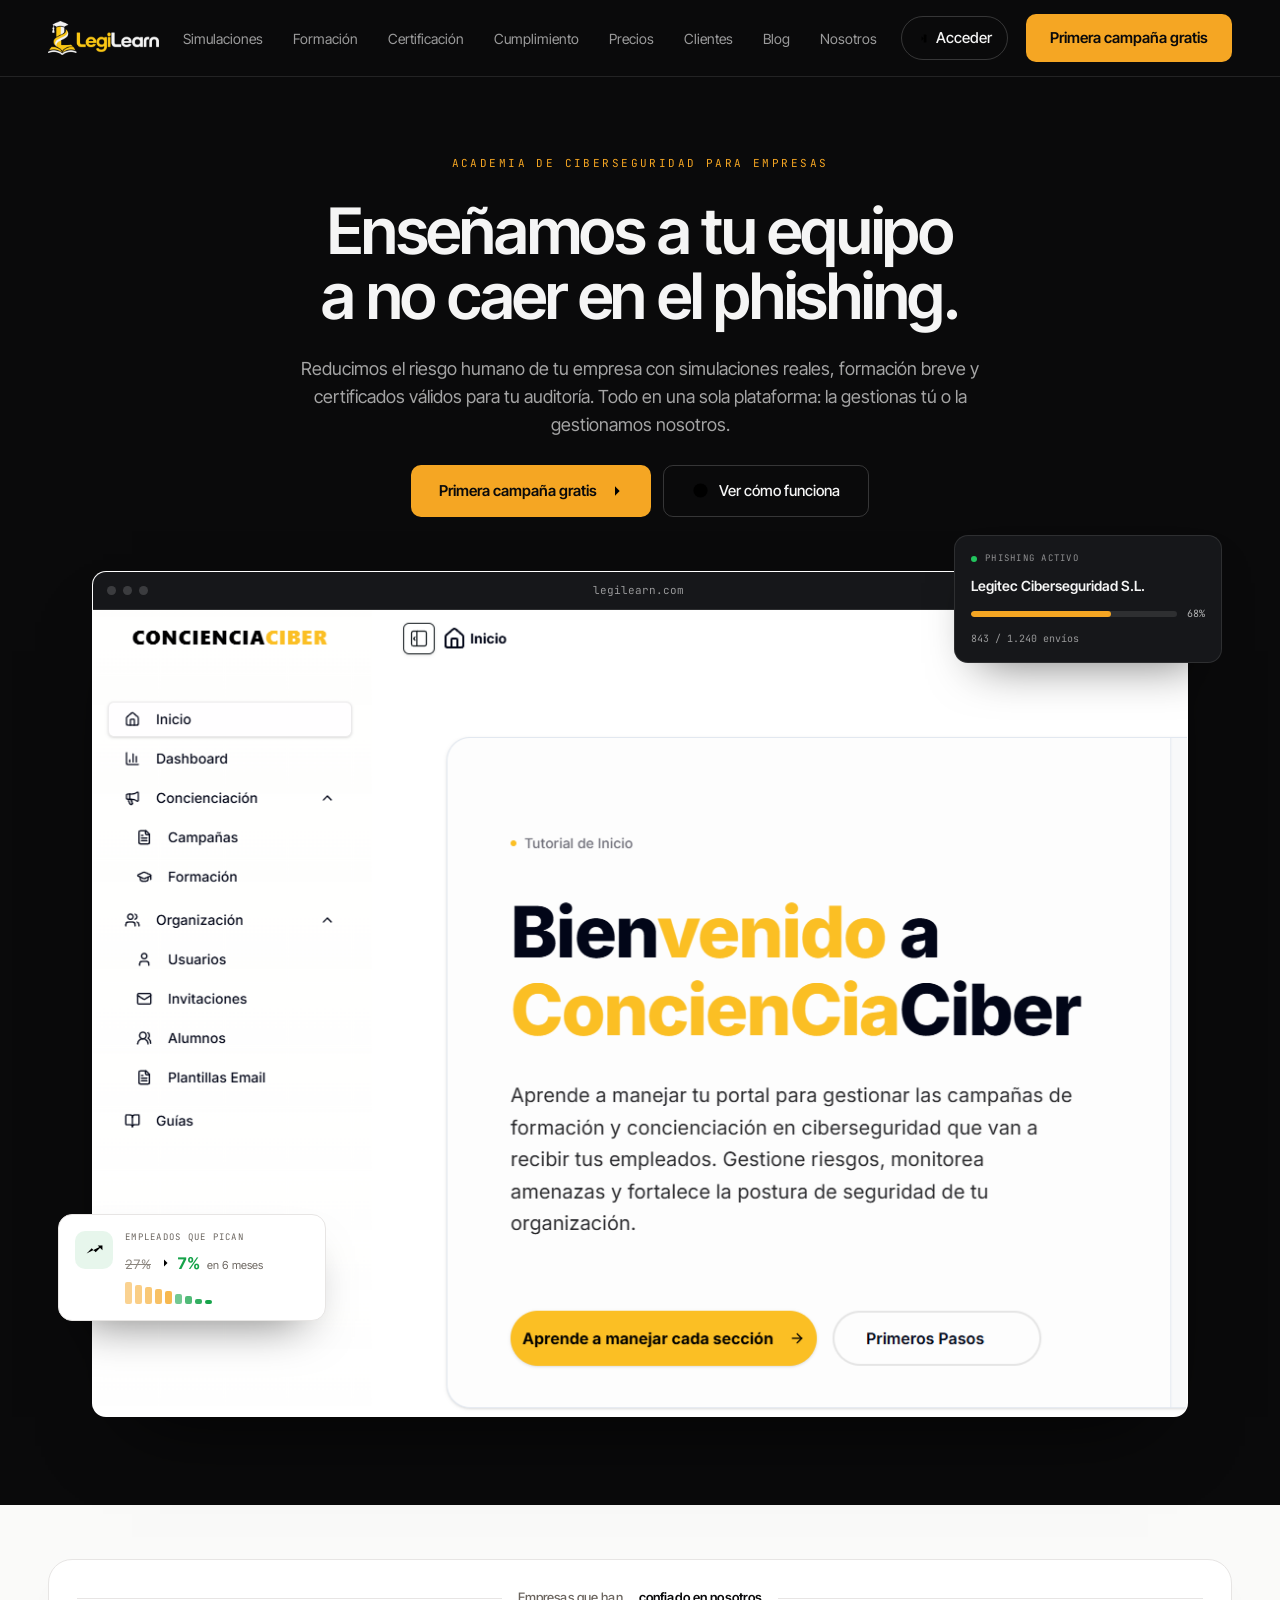
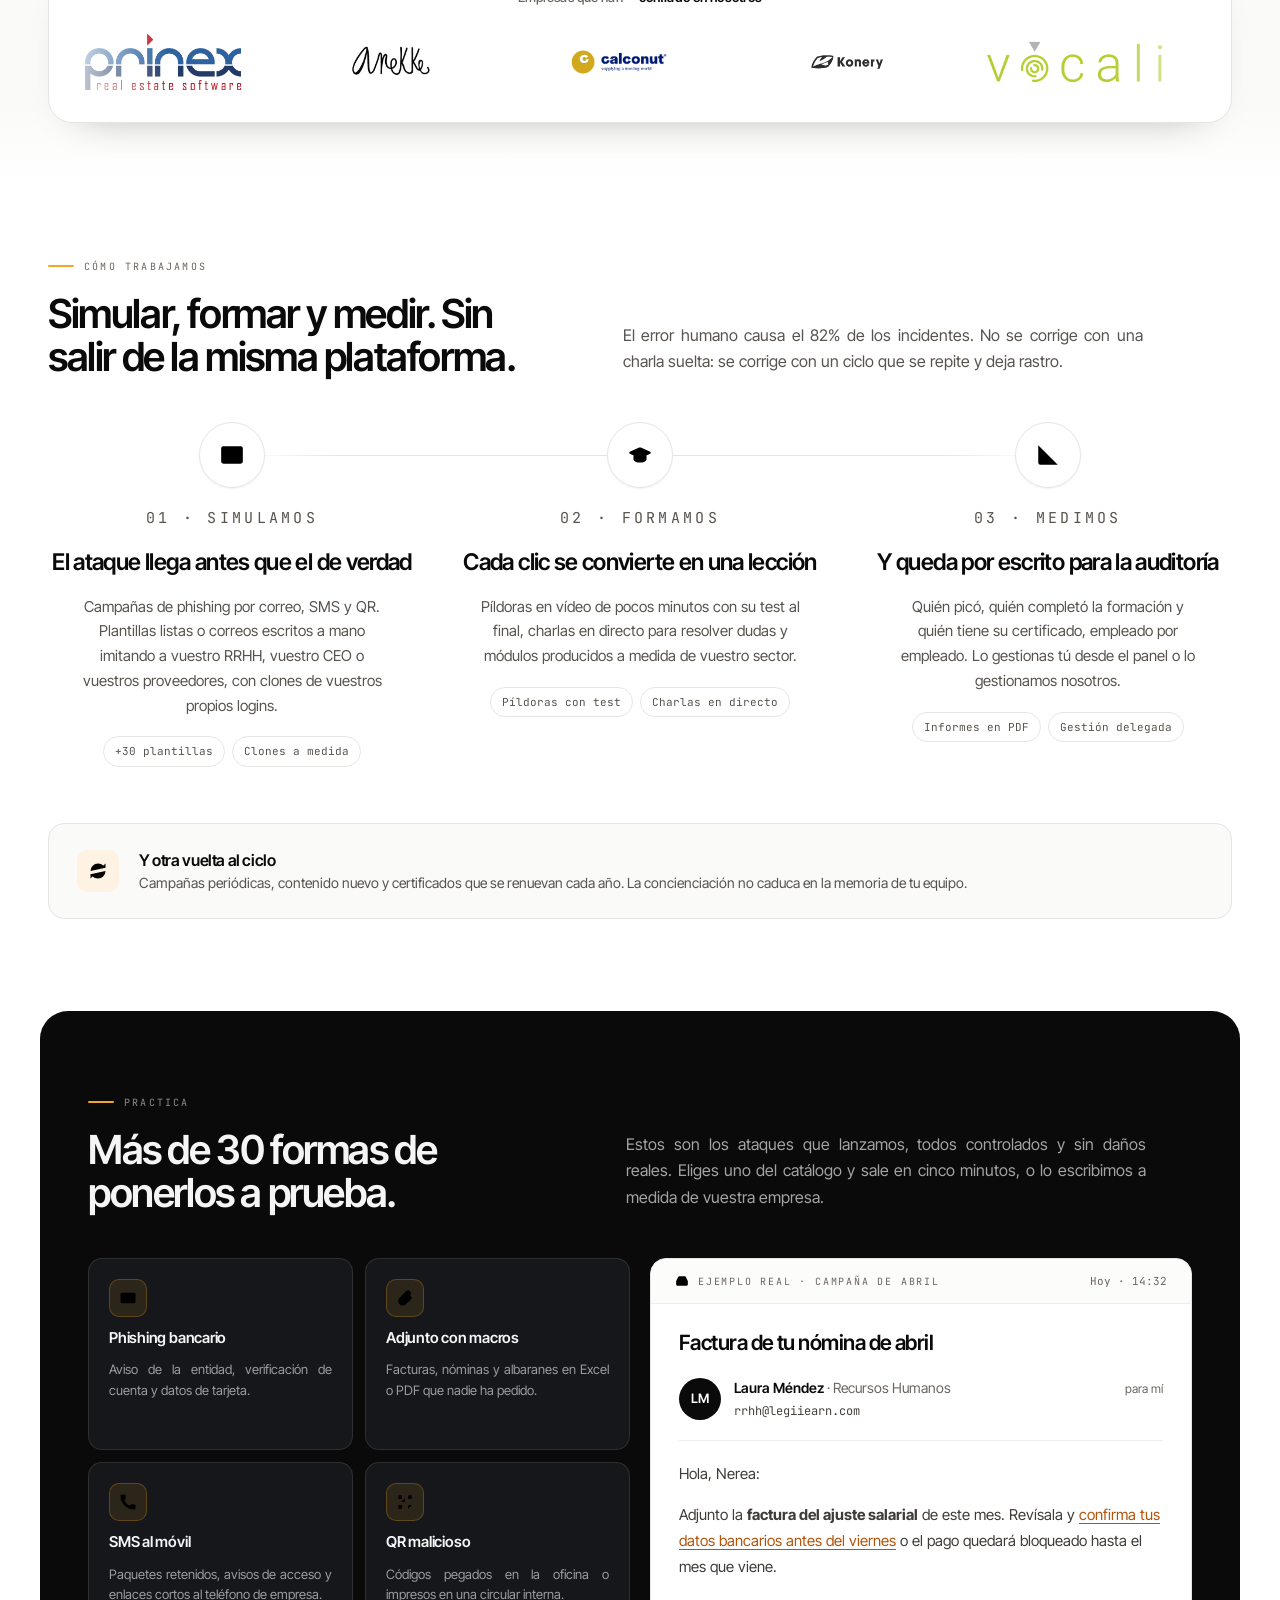
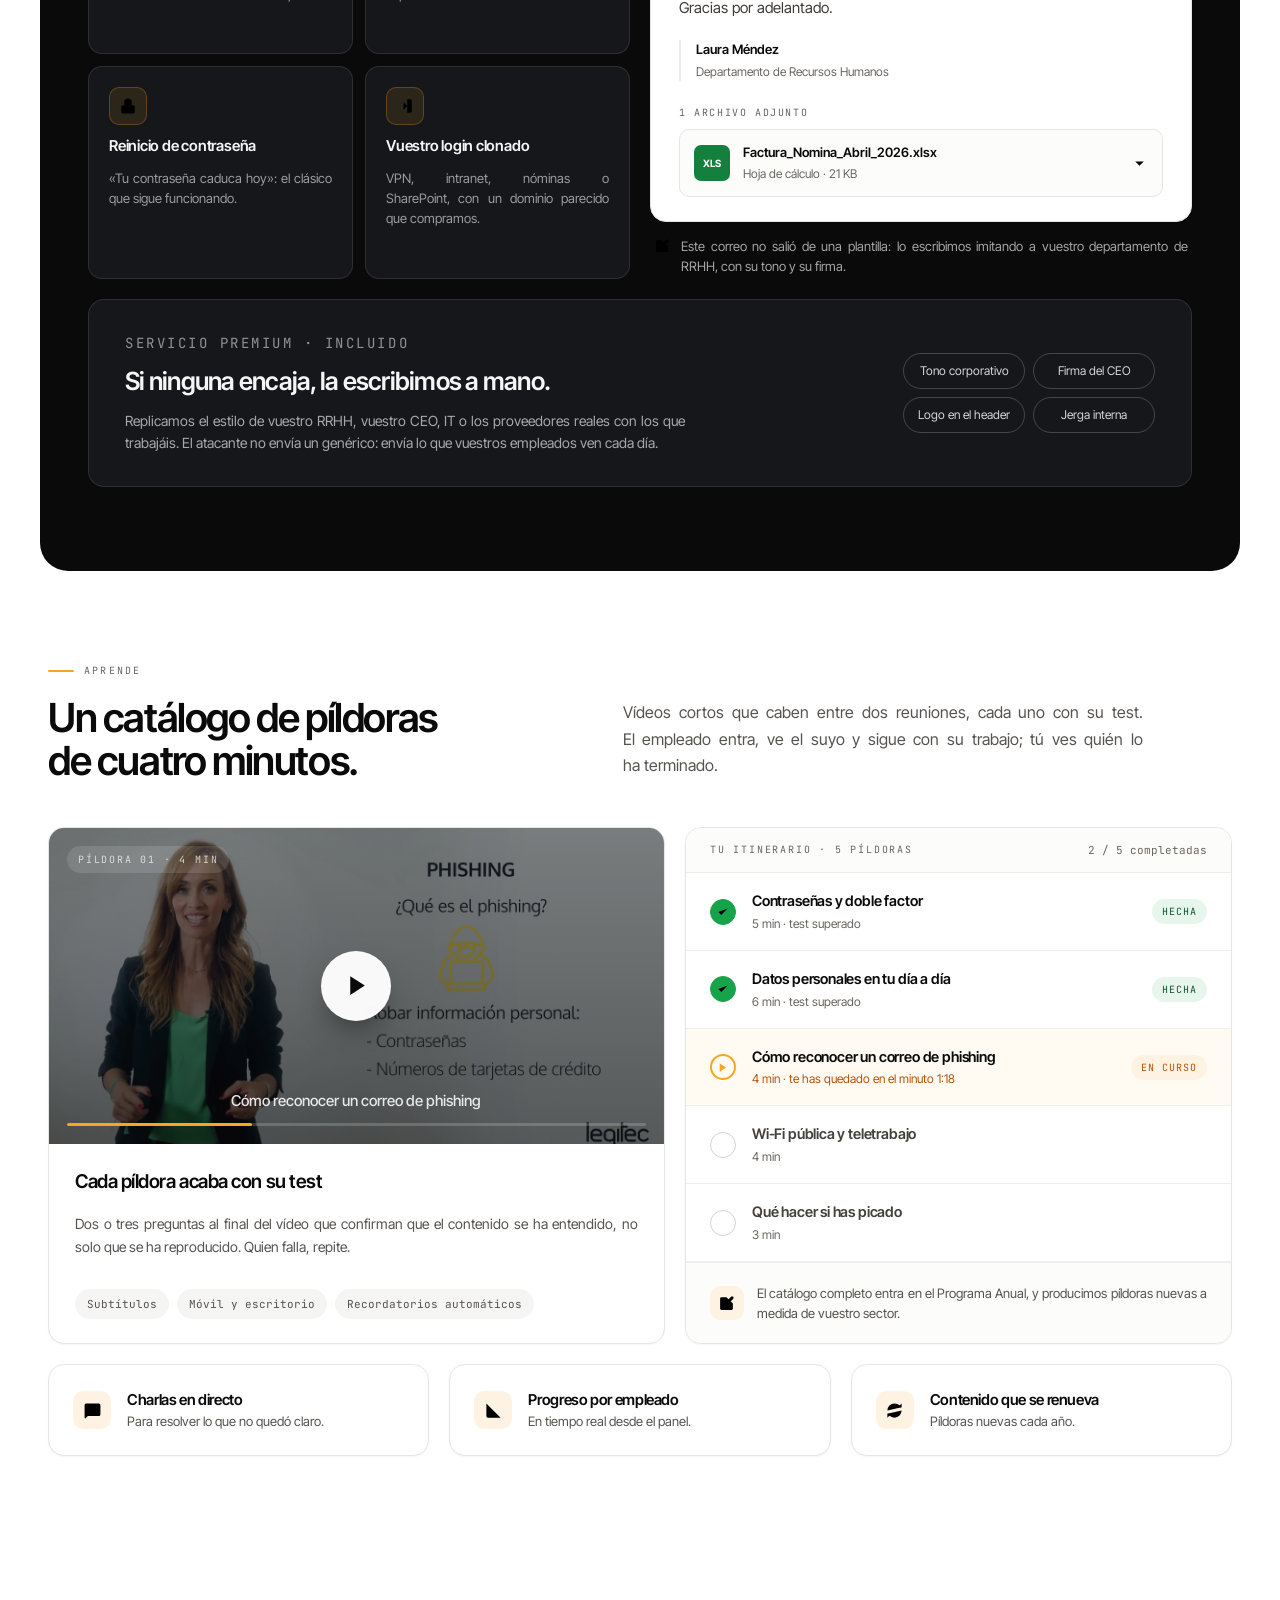
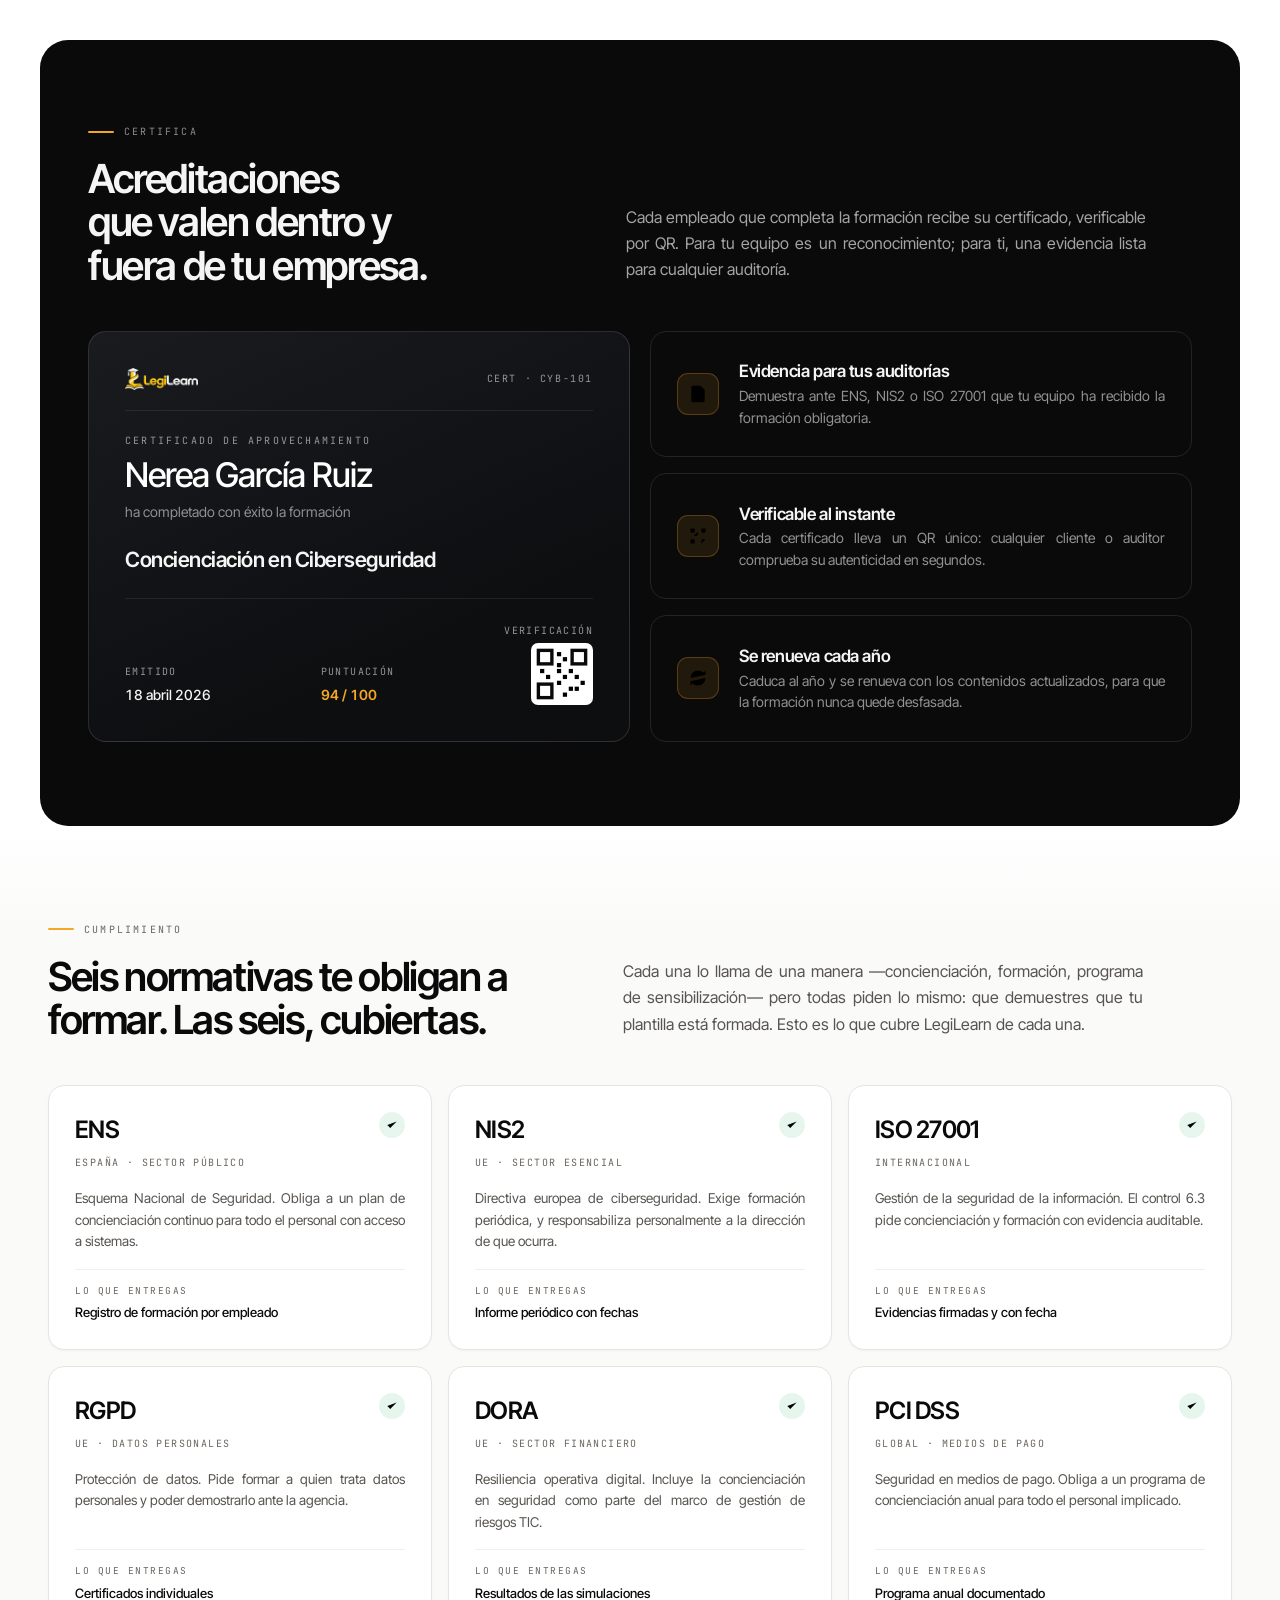
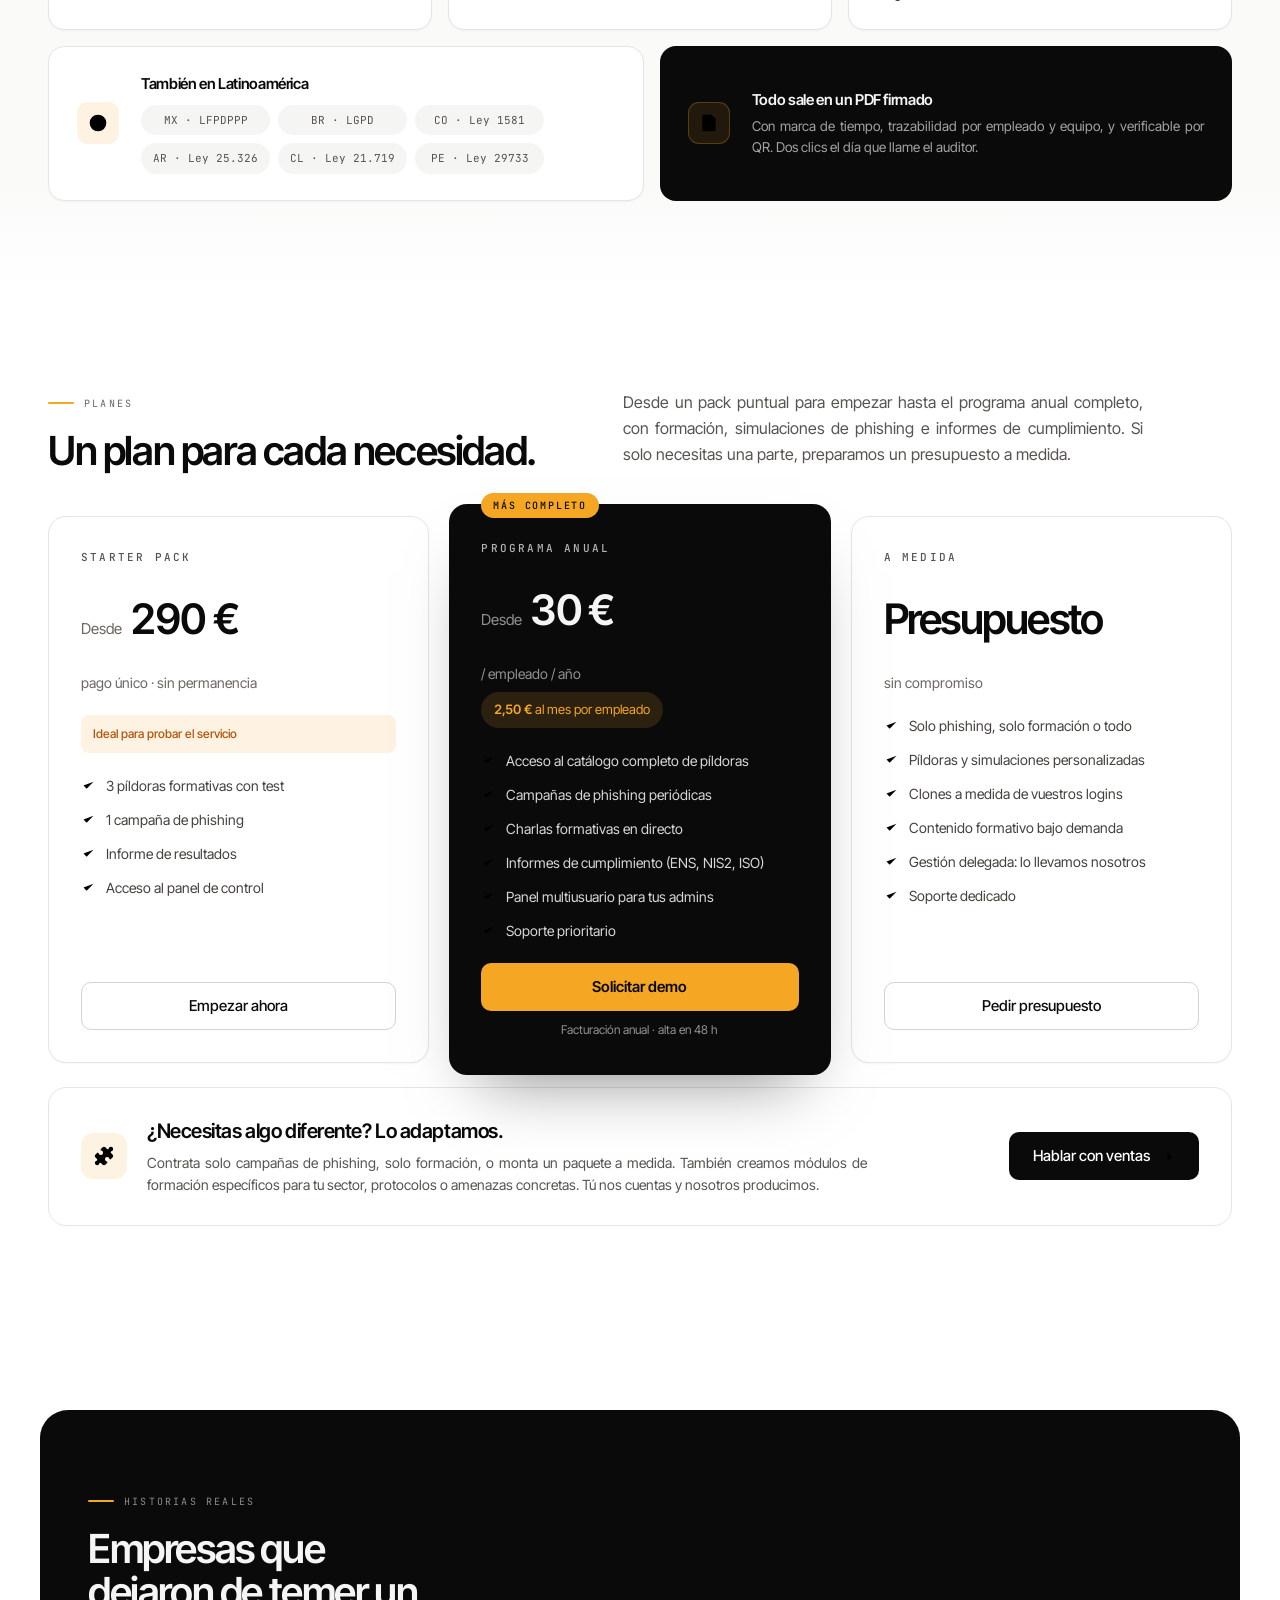
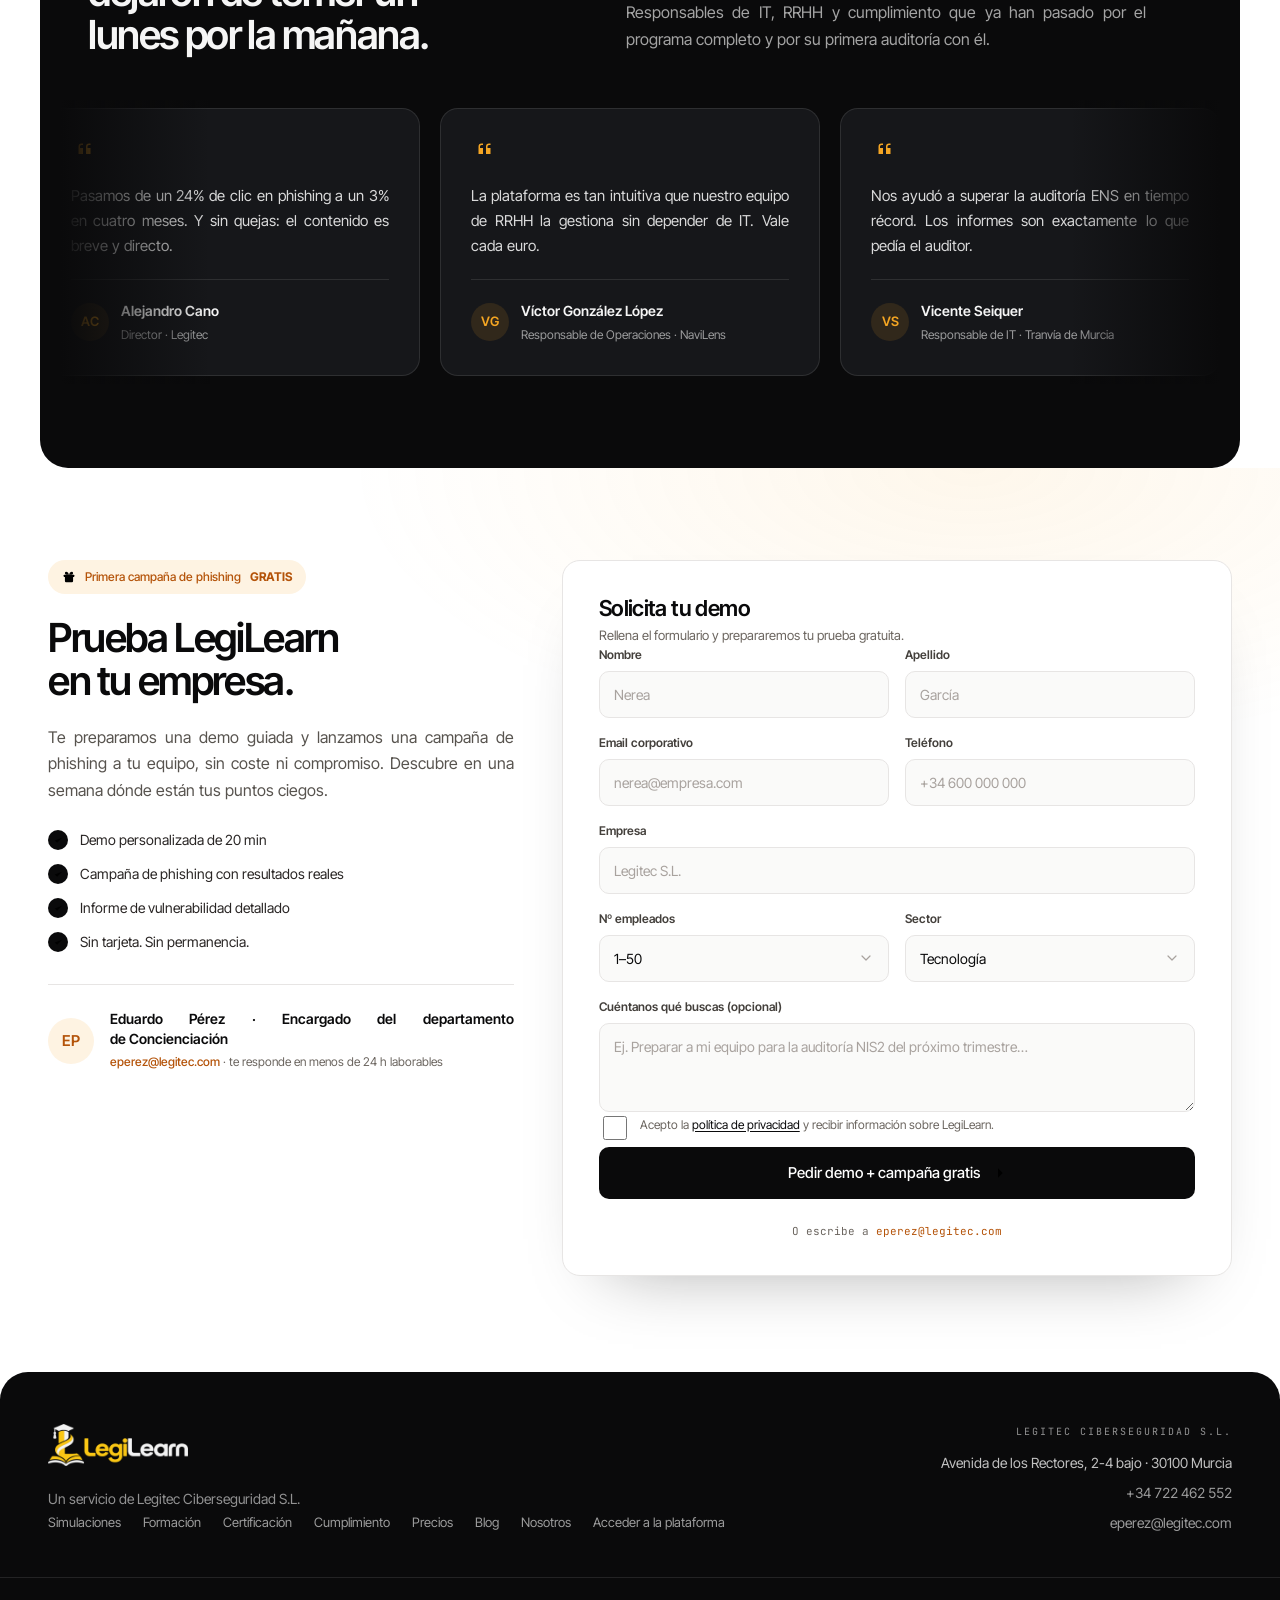
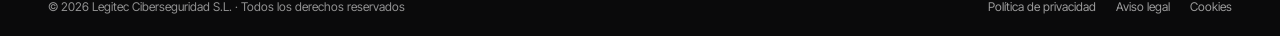
==== commit 784556ac: "Sustituye los iconos por Lucide y enmarca la prueba social Iconos - El juego estaba dibujado a mano " ====
--- a/index.html
+++ b/index.html
@@ -116,35 +116,39 @@
 <body>
 <a class="skip-link" href="#contenido">Saltar al contenido</a>
 
-<!-- Sprite de iconos: se usa con <use href="#i-…"> -->
-<svg class="sr-only" aria-hidden="true" focusable="false" xmlns="http://www.w3.org/2000/svg">
-  <symbol id="i-check" viewBox="0 0 24 24" fill="none" stroke="currentColor" stroke-width="2.4" stroke-linecap="round" stroke-linejoin="round"><path d="m20 6-11 11-5-5"/></symbol>
-  <symbol id="i-arrow" viewBox="0 0 24 24" fill="none" stroke="currentColor" stroke-width="1.8" stroke-linecap="round" stroke-linejoin="round"><path d="M5 12h14"/><path d="m13 6 6 6-6 6"/></symbol>
-  <symbol id="i-play-circle" viewBox="0 0 24 24" fill="none" stroke="currentColor" stroke-width="1.6" stroke-linecap="round" stroke-linejoin="round"><circle cx="12" cy="12" r="10"/><path d="m10 8 6 4-6 4Z"/></symbol>
-  <symbol id="i-play" viewBox="0 0 24 24" fill="currentColor"><path d="M8 5.5v13l11-6.5Z"/></symbol>
-  <symbol id="i-mail" viewBox="0 0 24 24" fill="none" stroke="currentColor" stroke-width="1.7" stroke-linecap="round" stroke-linejoin="round"><rect width="20" height="16" x="2" y="4" rx="2"/><path d="m22 7-8.97 5.7a1.94 1.94 0 0 1-2.06 0L2 7"/></symbol>
-  <symbol id="i-inbox" viewBox="0 0 24 24" fill="none" stroke="currentColor" stroke-width="1.7" stroke-linecap="round" stroke-linejoin="round"><path d="M4 5h16a1 1 0 0 1 1 1v12a1 1 0 0 1-1 1H4a1 1 0 0 1-1-1V6a1 1 0 0 1 1-1Z"/><path d="M3 13h5l1.5 2.5h5L16 13h5"/></symbol>
-  <symbol id="i-card" viewBox="0 0 24 24" fill="none" stroke="currentColor" stroke-width="1.6" stroke-linecap="round" stroke-linejoin="round"><rect width="20" height="14" x="2" y="5" rx="2"/><path d="M2 10h20"/></symbol>
-  <symbol id="i-clip" viewBox="0 0 24 24" fill="none" stroke="currentColor" stroke-width="1.6" stroke-linecap="round" stroke-linejoin="round"><path d="M21.4 11.1 12.3 20a5.5 5.5 0 0 1-7.8-7.8l9-8.9a3.7 3.7 0 0 1 5.2 5.2l-9 9a1.8 1.8 0 0 1-2.6-2.6l8.3-8.2"/></symbol>
-  <symbol id="i-phone" viewBox="0 0 24 24" fill="none" stroke="currentColor" stroke-width="1.6" stroke-linecap="round" stroke-linejoin="round"><rect width="12" height="19" x="6" y="2.5" rx="2.5"/><path d="M11 19h2"/></symbol>
-  <symbol id="i-qr" viewBox="0 0 24 24" fill="none" stroke="currentColor" stroke-width="1.6" stroke-linecap="round" stroke-linejoin="round"><rect width="6" height="6" x="3" y="3" rx="1"/><rect width="6" height="6" x="15" y="3" rx="1"/><rect width="6" height="6" x="3" y="15" rx="1"/><path d="M15 15h2v2h-2z"/><path d="M19 19h2v2h-2z"/></symbol>
-  <symbol id="i-lock" viewBox="0 0 24 24" fill="none" stroke="currentColor" stroke-width="1.6" stroke-linecap="round" stroke-linejoin="round"><rect width="18" height="11" x="3" y="11" rx="2"/><path d="M7 11V7a5 5 0 0 1 10 0v4"/></symbol>
-  <symbol id="i-login" viewBox="0 0 24 24" fill="none" stroke="currentColor" stroke-width="1.6" stroke-linecap="round" stroke-linejoin="round"><rect width="18" height="14" x="3" y="5" rx="2"/><path d="M3 9h18"/><path d="M9 14h6"/></symbol>
-  <symbol id="i-pen" viewBox="0 0 24 24" fill="none" stroke="currentColor" stroke-width="1.7" stroke-linecap="round" stroke-linejoin="round"><path d="M12 20h9"/><path d="M16.5 3.5a2.1 2.1 0 0 1 3 3L7 19l-4 1 1-4Z"/></symbol>
-  <symbol id="i-cap" viewBox="0 0 24 24" fill="none" stroke="currentColor" stroke-width="1.5" stroke-linecap="round" stroke-linejoin="round"><path d="M22 9 12 5 2 9l10 4 10-4Z"/><path d="M6 10.6V16c0 1.1 2.7 2.5 6 2.5s6-1.4 6-2.5v-5.4"/></symbol>
-  <symbol id="i-chart" viewBox="0 0 24 24" fill="none" stroke="currentColor" stroke-width="1.6" stroke-linecap="round" stroke-linejoin="round"><path d="M3 3v16a2 2 0 0 0 2 2h16"/><path d="m7 15 4-4 4 4 5-6"/></symbol>
-  <symbol id="i-list" viewBox="0 0 24 24" fill="none" stroke="currentColor" stroke-width="1.6" stroke-linecap="round" stroke-linejoin="round"><path d="m3 17 2 2 4-4"/><path d="m3 7 2 2 4-4"/><path d="M13 6h8"/><path d="M13 12h8"/><path d="M13 18h8"/></symbol>
-  <symbol id="i-chat" viewBox="0 0 24 24" fill="none" stroke="currentColor" stroke-width="1.6" stroke-linecap="round" stroke-linejoin="round"><path d="M14 9a2 2 0 0 1-2 2H6l-4 4V4a2 2 0 0 1 2-2h8a2 2 0 0 1 2 2Z"/><path d="M18 9h2a2 2 0 0 1 2 2v11l-4-4h-6a2 2 0 0 1-2-2v-1"/></symbol>
-  <symbol id="i-refresh" viewBox="0 0 24 24" fill="none" stroke="currentColor" stroke-width="1.6" stroke-linecap="round" stroke-linejoin="round"><path d="M21 12a9 9 0 0 0-9-9 9.75 9.75 0 0 0-6.74 2.74L3 8"/><path d="M3 3v5h5"/><path d="M3 12a9 9 0 0 0 9 9 9.75 9.75 0 0 0 6.74-2.74L21 16"/><path d="M16 16h5v5"/></symbol>
-  <symbol id="i-doc" viewBox="0 0 24 24" fill="none" stroke="currentColor" stroke-width="1.6" stroke-linecap="round" stroke-linejoin="round"><path d="M15 2H6a2 2 0 0 0-2 2v16a2 2 0 0 0 2 2h12a2 2 0 0 0 2-2V7Z"/><path d="M14 2v5h5"/><path d="m9 15 2 2 4-4"/></symbol>
-  <symbol id="i-globe" viewBox="0 0 24 24" fill="none" stroke="currentColor" stroke-width="1.6" stroke-linecap="round" stroke-linejoin="round"><circle cx="12" cy="12" r="10"/><path d="M2 12h20"/><path d="M12 2a15.3 15.3 0 0 1 4 10 15.3 15.3 0 0 1-4 10 15.3 15.3 0 0 1-4-10 15.3 15.3 0 0 1 4-10Z"/></symbol>
-  <symbol id="i-puzzle" viewBox="0 0 24 24" fill="none" stroke="currentColor" stroke-width="1.6" stroke-linecap="round" stroke-linejoin="round"><path d="M19.4 9a2 2 0 0 0-2-2h-1.6V5.4a2.4 2.4 0 1 0-4.8 0V7H9.4a2 2 0 0 0-2 2v1.6H5.8a2.4 2.4 0 1 0 0 4.8h1.6V17a2 2 0 0 0 2 2h8a2 2 0 0 0 2-2Z"/></symbol>
-  <symbol id="i-gift" viewBox="0 0 24 24" fill="none" stroke="currentColor" stroke-width="1.7" stroke-linecap="round" stroke-linejoin="round"><rect width="20" height="5" x="2" y="7" rx="1"/><path d="M12 22V7"/><path d="M4 12v8a2 2 0 0 0 2 2h12a2 2 0 0 0 2-2v-8"/><path d="M7.5 7a2.5 2.5 0 0 1 0-5C11 2 12 7 12 7s1-5 4.5-5a2.5 2.5 0 0 1 0 5"/></symbol>
-  <symbol id="i-down" viewBox="0 0 24 24" fill="none" stroke="currentColor" stroke-width="1.7" stroke-linecap="round" stroke-linejoin="round"><path d="M21 15v4a2 2 0 0 1-2 2H5a2 2 0 0 1-2-2v-4"/><path d="M7 10l5 5 5-5"/><path d="M12 15V3"/></symbol>
-  <symbol id="i-trend" viewBox="0 0 24 24" fill="none" stroke="currentColor" stroke-width="1.7" stroke-linecap="round" stroke-linejoin="round"><path d="M22 17 13.5 8.5l-5 5L2 7"/><path d="M16 17h6v-6"/></symbol>
-  <symbol id="i-quote" viewBox="0 0 32 32" fill="currentColor"><path d="M10 18V10a4 4 0 0 1 4-4h2v2h-2a2 2 0 0 0-2 2v2h4v8h-6zm10 0V10a4 4 0 0 1 4-4h2v2h-2a2 2 0 0 0-2 2v2h4v8h-6z"/></symbol>
-  <symbol id="i-menu" viewBox="0 0 24 24" fill="none" stroke="currentColor" stroke-width="1.8" stroke-linecap="round"><path d="M4 7h16"/><path d="M4 12h16"/><path d="M4 17h16"/></symbol>
-  <symbol id="i-close" viewBox="0 0 24 24" fill="none" stroke="currentColor" stroke-width="1.8" stroke-linecap="round"><path d="M6 6l12 12"/><path d="M18 6 6 18"/></symbol>
+<!-- Sprite de iconos: se usa con <use href="#i-…">.
+     Generado por build-iconos.mjs a partir de Lucide 0.544.0 (licencia ISC).
+     No editar a mano: un grosor de línea único es lo que mantiene el juego
+     coherente, y retocar un icono suelto es justo lo que lo rompe. -->
+<svg class="sr-only" aria-hidden="true" focusable="false" xmlns="http://www.w3.org/2000/svg"
+     fill="none" stroke="currentColor" stroke-width="2" stroke-linecap="round" stroke-linejoin="round">
+  <symbol id="i-check" viewBox="0 0 24 24"><path d="M20 6 9 17l-5-5" /></symbol>
+  <symbol id="i-arrow" viewBox="0 0 24 24"><path d="M5 12h14" /> <path d="m12 5 7 7-7 7" /></symbol>
+  <symbol id="i-down" viewBox="0 0 24 24"><path d="m6 9 6 6 6-6" /></symbol>
+  <symbol id="i-menu" viewBox="0 0 24 24"><path d="M4 5h16" /> <path d="M4 12h16" /> <path d="M4 19h16" /></symbol>
+  <symbol id="i-close" viewBox="0 0 24 24"><path d="M18 6 6 18" /> <path d="m6 6 12 12" /></symbol>
+  <symbol id="i-login" viewBox="0 0 24 24"><path d="m10 17 5-5-5-5" /> <path d="M15 12H3" /> <path d="M15 3h4a2 2 0 0 1 2 2v14a2 2 0 0 1-2 2h-4" /></symbol>
+  <symbol id="i-mail" viewBox="0 0 24 24"><path d="m22 7-8.991 5.727a2 2 0 0 1-2.009 0L2 7" /> <rect x="2" y="4" width="20" height="16" rx="2" /></symbol>
+  <symbol id="i-inbox" viewBox="0 0 24 24"><polyline points="22 12 16 12 14 15 10 15 8 12 2 12" /> <path d="M5.45 5.11 2 12v6a2 2 0 0 0 2 2h16a2 2 0 0 0 2-2v-6l-3.45-6.89A2 2 0 0 0 16.76 4H7.24a2 2 0 0 0-1.79 1.11z" /></symbol>
+  <symbol id="i-chat" viewBox="0 0 24 24"><path d="M22 17a2 2 0 0 1-2 2H6.828a2 2 0 0 0-1.414.586l-2.202 2.202A.71.71 0 0 1 2 21.286V5a2 2 0 0 1 2-2h16a2 2 0 0 1 2 2z" /></symbol>
+  <symbol id="i-phone" viewBox="0 0 24 24"><path d="M13.832 16.568a1 1 0 0 0 1.213-.303l.355-.465A2 2 0 0 1 17 15h3a2 2 0 0 1 2 2v3a2 2 0 0 1-2 2A18 18 0 0 1 2 4a2 2 0 0 1 2-2h3a2 2 0 0 1 2 2v3a2 2 0 0 1-.8 1.6l-.468.351a1 1 0 0 0-.292 1.233 14 14 0 0 0 6.392 6.384" /></symbol>
+  <symbol id="i-doc" viewBox="0 0 24 24"><path d="M15 2H6a2 2 0 0 0-2 2v16a2 2 0 0 0 2 2h12a2 2 0 0 0 2-2V7Z" /> <path d="M14 2v4a2 2 0 0 0 2 2h4" /> <path d="M10 9H8" /> <path d="M16 13H8" /> <path d="M16 17H8" /></symbol>
+  <symbol id="i-clip" viewBox="0 0 24 24"><path d="m16 6-8.414 8.586a2 2 0 0 0 2.829 2.829l8.414-8.586a4 4 0 1 0-5.657-5.657l-8.379 8.551a6 6 0 1 0 8.485 8.485l8.379-8.551" /></symbol>
+  <symbol id="i-list" viewBox="0 0 24 24"><path d="M13 5h8" /> <path d="M13 12h8" /> <path d="M13 19h8" /> <path d="m3 17 2 2 4-4" /> <path d="m3 7 2 2 4-4" /></symbol>
+  <symbol id="i-pen" viewBox="0 0 24 24"><path d="M12 3H5a2 2 0 0 0-2 2v14a2 2 0 0 0 2 2h14a2 2 0 0 0 2-2v-7" /> <path d="M18.375 2.625a1 1 0 0 1 3 3l-9.013 9.014a2 2 0 0 1-.853.505l-2.873.84a.5.5 0 0 1-.62-.62l.84-2.873a2 2 0 0 1 .506-.852z" /></symbol>
+  <symbol id="i-lock" viewBox="0 0 24 24"><rect width="18" height="11" x="3" y="11" rx="2" ry="2" /> <path d="M7 11V7a5 5 0 0 1 10 0v4" /></symbol>
+  <symbol id="i-qr" viewBox="0 0 24 24"><rect width="5" height="5" x="3" y="3" rx="1" /> <rect width="5" height="5" x="16" y="3" rx="1" /> <rect width="5" height="5" x="3" y="16" rx="1" /> <path d="M21 16h-3a2 2 0 0 0-2 2v3" /> <path d="M21 21v.01" /> <path d="M12 7v3a2 2 0 0 1-2 2H7" /> <path d="M3 12h.01" /> <path d="M12 3h.01" /> <path d="M12 16v.01" /> <path d="M16 12h1" /> <path d="M21 12v.01" /> <path d="M12 21v-1" /></symbol>
+  <symbol id="i-card" viewBox="0 0 24 24"><rect width="20" height="14" x="2" y="5" rx="2" /> <line x1="2" x2="22" y1="10" y2="10" /></symbol>
+  <symbol id="i-cap" viewBox="0 0 24 24"><path d="M21.42 10.922a1 1 0 0 0-.019-1.838L12.83 5.18a2 2 0 0 0-1.66 0L2.6 9.08a1 1 0 0 0 0 1.832l8.57 3.908a2 2 0 0 0 1.66 0z" /> <path d="M22 10v6" /> <path d="M6 12.5V16a6 3 0 0 0 12 0v-3.5" /></symbol>
+  <symbol id="i-chart" viewBox="0 0 24 24"><path d="M3 3v16a2 2 0 0 0 2 2h16" /> <path d="M18 17V9" /> <path d="M13 17V5" /> <path d="M8 17v-3" /></symbol>
+  <symbol id="i-trend" viewBox="0 0 24 24"><path d="M16 7h6v6" /> <path d="m22 7-8.5 8.5-5-5L2 17" /></symbol>
+  <symbol id="i-refresh" viewBox="0 0 24 24"><path d="M3 12a9 9 0 0 1 9-9 9.75 9.75 0 0 1 6.74 2.74L21 8" /> <path d="M21 3v5h-5" /> <path d="M21 12a9 9 0 0 1-9 9 9.75 9.75 0 0 1-6.74-2.74L3 16" /> <path d="M8 16H3v5" /></symbol>
+  <symbol id="i-globe" viewBox="0 0 24 24"><circle cx="12" cy="12" r="10" /> <path d="M12 2a14.5 14.5 0 0 0 0 20 14.5 14.5 0 0 0 0-20" /> <path d="M2 12h20" /></symbol>
+  <symbol id="i-puzzle" viewBox="0 0 24 24"><path d="M15.39 4.39a1 1 0 0 0 1.68-.474 2.5 2.5 0 1 1 3.014 3.015 1 1 0 0 0-.474 1.68l1.683 1.682a2.414 2.414 0 0 1 0 3.414L19.61 15.39a1 1 0 0 1-1.68-.474 2.5 2.5 0 1 0-3.014 3.015 1 1 0 0 1 .474 1.68l-1.683 1.682a2.414 2.414 0 0 1-3.414 0L8.61 19.61a1 1 0 0 0-1.68.474 2.5 2.5 0 1 1-3.014-3.015 1 1 0 0 0 .474-1.68l-1.683-1.682a2.414 2.414 0 0 1 0-3.414L4.39 8.61a1 1 0 0 1 1.68.474 2.5 2.5 0 1 0 3.014-3.015 1 1 0 0 1-.474-1.68l1.683-1.682a2.414 2.414 0 0 1 3.414 0z" /></symbol>
+  <symbol id="i-gift" viewBox="0 0 24 24"><rect x="3" y="8" width="18" height="4" rx="1" /> <path d="M12 8v13" /> <path d="M19 12v7a2 2 0 0 1-2 2H7a2 2 0 0 1-2-2v-7" /> <path d="M7.5 8a2.5 2.5 0 0 1 0-5A4.8 8 0 0 1 12 8a4.8 8 0 0 1 4.5-5 2.5 2.5 0 0 1 0 5" /></symbol>
+  <symbol id="i-play-circle" viewBox="0 0 24 24"><path d="M9 9.003a1 1 0 0 1 1.517-.859l4.997 2.997a1 1 0 0 1 0 1.718l-4.997 2.997A1 1 0 0 1 9 14.996z" /> <circle cx="12" cy="12" r="10" /></symbol>
+  <symbol id="i-quote" viewBox="0 0 32 32" fill="currentColor" stroke="none"><path d="M10 18V10a4 4 0 0 1 4-4h2v2h-2a2 2 0 0 0-2 2v2h4v8h-6zm10 0V10a4 4 0 0 1 4-4h2v2h-2a2 2 0 0 0-2 2v2h4v8h-6z"/></symbol>
+  <symbol id="i-play" viewBox="0 0 24 24" fill="currentColor"><polygon points="6 3 20 12 6 21"/></symbol>
 </svg>
 
 <!-- ====================== NAVEGACIÓN ====================== -->
@@ -251,8 +255,10 @@
 
   <!-- ====================== CLIENTES ====================== -->
   <section class="clients" aria-label="Empresas que han confiado en LegiLearn">
-    <p class="clients__title">Empresas que han <em>confiado en nosotros</em></p>
-    <div class="logos">
+    <div class="wrap">
+      <div class="clients__panel">
+        <p class="clients__title">Empresas que han <em>confiado en nosotros</em></p>
+        <div class="logos">
       <ul class="logos__track">
         <li><img src="uploads/logos/prinex.webp" alt="Prinex" width="176" height="56" decoding="async"></li>
         <li><img src="uploads/logos/anekke.png" alt="Anekke" width="176" height="56" decoding="async"></li>
@@ -272,7 +278,9 @@
         <li aria-hidden="true"><img src="uploads/logos/mesa-del-castillo.png" alt="" width="176" height="56" decoding="async"></li>
         <li aria-hidden="true"><img src="uploads/logos/navilens.webp" alt="" width="176" height="56" decoding="async"></li>
         <li aria-hidden="true"><img src="uploads/logos/stel-order.png" alt="" width="176" height="56" decoding="async"></li>
-      </ul>
+        </ul>
+        </div>
+      </div>
     </div>
   </section>
 
@@ -481,7 +489,7 @@
           </div>
           <ul class="modules">
             <li class="module">
-              <span class="module__state module__state--done"><svg width="14" height="14" style="stroke-width:3" aria-hidden="true"><use href="#i-check"/></svg></span>
+              <span class="module__state module__state--done"><svg width="14" height="14" aria-hidden="true"><use href="#i-check"/></svg></span>
               <span style="display:flex;flex-direction:column;gap:3px;flex:1;min-width:0">
                 <h3>Contraseñas y doble factor</h3>
                 <p>5 min · test superado</p>
@@ -489,7 +497,7 @@
               <span class="badge badge--done">HECHA</span>
             </li>
             <li class="module">
-              <span class="module__state module__state--done"><svg width="14" height="14" style="stroke-width:3" aria-hidden="true"><use href="#i-check"/></svg></span>
+              <span class="module__state module__state--done"><svg width="14" height="14" aria-hidden="true"><use href="#i-check"/></svg></span>
               <span style="display:flex;flex-direction:column;gap:3px;flex:1;min-width:0">
                 <h3>Datos personales en tu día a día</h3>
                 <p>6 min · test superado</p>
@@ -714,10 +722,10 @@
           <p class="plan__unit">pago único · sin permanencia</p>
           <p class="plan__note">Ideal para probar el servicio</p>
           <ul class="plan__features">
-            <li><svg width="15" height="15" style="stroke-width:2.2" aria-hidden="true"><use href="#i-check"/></svg>3 píldoras formativas con test</li>
-            <li><svg width="15" height="15" style="stroke-width:2.2" aria-hidden="true"><use href="#i-check"/></svg>1 campaña de phishing</li>
-            <li><svg width="15" height="15" style="stroke-width:2.2" aria-hidden="true"><use href="#i-check"/></svg>Informe de resultados</li>
-            <li><svg width="15" height="15" style="stroke-width:2.2" aria-hidden="true"><use href="#i-check"/></svg>Acceso al panel de control</li>
+            <li><svg width="15" height="15" aria-hidden="true"><use href="#i-check"/></svg>3 píldoras formativas con test</li>
+            <li><svg width="15" height="15" aria-hidden="true"><use href="#i-check"/></svg>1 campaña de phishing</li>
+            <li><svg width="15" height="15" aria-hidden="true"><use href="#i-check"/></svg>Informe de resultados</li>
+            <li><svg width="15" height="15" aria-hidden="true"><use href="#i-check"/></svg>Acceso al panel de control</li>
           </ul>
           <a class="btn btn--ghost btn--block" href="#contacto">Empezar ahora</a>
         </article>
@@ -729,12 +737,12 @@
           <p class="plan__unit">/ empleado / año</p>
           <p class="plan__equiv"><b class="num">2,50 €</b> al mes por empleado</p>
           <ul class="plan__features">
-            <li><svg width="15" height="15" style="stroke-width:2.2;color:var(--amber)" aria-hidden="true"><use href="#i-check"/></svg>Acceso al catálogo completo de píldoras</li>
-            <li><svg width="15" height="15" style="stroke-width:2.2;color:var(--amber)" aria-hidden="true"><use href="#i-check"/></svg>Campañas de phishing periódicas</li>
-            <li><svg width="15" height="15" style="stroke-width:2.2;color:var(--amber)" aria-hidden="true"><use href="#i-check"/></svg>Charlas formativas en directo</li>
-            <li><svg width="15" height="15" style="stroke-width:2.2;color:var(--amber)" aria-hidden="true"><use href="#i-check"/></svg>Informes de cumplimiento (ENS, NIS2, ISO)</li>
-            <li><svg width="15" height="15" style="stroke-width:2.2;color:var(--amber)" aria-hidden="true"><use href="#i-check"/></svg>Panel multiusuario para tus admins</li>
-            <li><svg width="15" height="15" style="stroke-width:2.2;color:var(--amber)" aria-hidden="true"><use href="#i-check"/></svg>Soporte prioritario</li>
+            <li><svg width="15" height="15" style="color:var(--amber)" aria-hidden="true"><use href="#i-check"/></svg>Acceso al catálogo completo de píldoras</li>
+            <li><svg width="15" height="15" style="color:var(--amber)" aria-hidden="true"><use href="#i-check"/></svg>Campañas de phishing periódicas</li>
+            <li><svg width="15" height="15" style="color:var(--amber)" aria-hidden="true"><use href="#i-check"/></svg>Charlas formativas en directo</li>
+            <li><svg width="15" height="15" style="color:var(--amber)" aria-hidden="true"><use href="#i-check"/></svg>Informes de cumplimiento (ENS, NIS2, ISO)</li>
+            <li><svg width="15" height="15" style="color:var(--amber)" aria-hidden="true"><use href="#i-check"/></svg>Panel multiusuario para tus admins</li>
+            <li><svg width="15" height="15" style="color:var(--amber)" aria-hidden="true"><use href="#i-check"/></svg>Soporte prioritario</li>
           </ul>
           <div style="display:flex;flex-direction:column;gap:10px">
             <a class="btn btn--amber btn--block" href="#contacto">Solicitar demo</a>
@@ -747,12 +755,12 @@
           <p class="plan__price"><b>Presupuesto</b></p>
           <p class="plan__unit">sin compromiso</p>
           <ul class="plan__features">
-            <li><svg width="15" height="15" style="stroke-width:2.2" aria-hidden="true"><use href="#i-check"/></svg>Solo phishing, solo formación o todo</li>
-            <li><svg width="15" height="15" style="stroke-width:2.2" aria-hidden="true"><use href="#i-check"/></svg>Píldoras y simulaciones personalizadas</li>
-            <li><svg width="15" height="15" style="stroke-width:2.2" aria-hidden="true"><use href="#i-check"/></svg>Clones a medida de vuestros logins</li>
-            <li><svg width="15" height="15" style="stroke-width:2.2" aria-hidden="true"><use href="#i-check"/></svg>Contenido formativo bajo demanda</li>
-            <li><svg width="15" height="15" style="stroke-width:2.2" aria-hidden="true"><use href="#i-check"/></svg>Gestión delegada: lo llevamos nosotros</li>
-            <li><svg width="15" height="15" style="stroke-width:2.2" aria-hidden="true"><use href="#i-check"/></svg>Soporte dedicado</li>
+            <li><svg width="15" height="15" aria-hidden="true"><use href="#i-check"/></svg>Solo phishing, solo formación o todo</li>
+            <li><svg width="15" height="15" aria-hidden="true"><use href="#i-check"/></svg>Píldoras y simulaciones personalizadas</li>
+            <li><svg width="15" height="15" aria-hidden="true"><use href="#i-check"/></svg>Clones a medida de vuestros logins</li>
+            <li><svg width="15" height="15" aria-hidden="true"><use href="#i-check"/></svg>Contenido formativo bajo demanda</li>
+            <li><svg width="15" height="15" aria-hidden="true"><use href="#i-check"/></svg>Gestión delegada: lo llevamos nosotros</li>
+            <li><svg width="15" height="15" aria-hidden="true"><use href="#i-check"/></svg>Soporte dedicado</li>
           </ul>
           <a class="btn btn--ghost btn--block" href="#contacto">Pedir presupuesto</a>
         </article>
@@ -865,10 +873,10 @@
         <h2>Prueba LegiLearn en tu empresa.</h2>
         <p class="lead-copy">Te preparamos una demo guiada y lanzamos una campaña de phishing a tu equipo, sin coste ni compromiso. Descubre en una semana dónde están tus puntos ciegos.</p>
         <ul style="display:flex;flex-direction:column;gap:13px;padding-top:4px">
-          <li class="tick"><span class="tick__dot"><svg width="11" height="11" style="stroke-width:3" aria-hidden="true"><use href="#i-check"/></svg></span>Demo personalizada de 20 min</li>
-          <li class="tick"><span class="tick__dot"><svg width="11" height="11" style="stroke-width:3" aria-hidden="true"><use href="#i-check"/></svg></span>Campaña de phishing con resultados reales</li>
-          <li class="tick"><span class="tick__dot"><svg width="11" height="11" style="stroke-width:3" aria-hidden="true"><use href="#i-check"/></svg></span>Informe de vulnerabilidad detallado</li>
-          <li class="tick"><span class="tick__dot"><svg width="11" height="11" style="stroke-width:3" aria-hidden="true"><use href="#i-check"/></svg></span>Sin tarjeta. Sin permanencia.</li>
+          <li class="tick"><span class="tick__dot"><svg width="11" height="11" aria-hidden="true"><use href="#i-check"/></svg></span>Demo personalizada de 20 min</li>
+          <li class="tick"><span class="tick__dot"><svg width="11" height="11" aria-hidden="true"><use href="#i-check"/></svg></span>Campaña de phishing con resultados reales</li>
+          <li class="tick"><span class="tick__dot"><svg width="11" height="11" aria-hidden="true"><use href="#i-check"/></svg></span>Informe de vulnerabilidad detallado</li>
+          <li class="tick"><span class="tick__dot"><svg width="11" height="11" aria-hidden="true"><use href="#i-check"/></svg></span>Sin tarjeta. Sin permanencia.</li>
         </ul>
         <div class="owner">
           <span class="owner__avatar" aria-hidden="true">EP</span>
@@ -941,7 +949,7 @@
 
         <div class="form__done">
           <span class="icon-tile" style="width:56px;height:56px;border-radius:999px;background:var(--green-soft);color:var(--green-deep)">
-            <svg width="26" height="26" style="stroke-width:2.6" aria-hidden="true"><use href="#i-check"/></svg>
+            <svg width="26" height="26" aria-hidden="true"><use href="#i-check"/></svg>
           </span>
           <h2 style="font-size:22px">¡Gracias!</h2>
           <p style="font-size:14px;line-height:1.6;color:var(--fg-body);max-width:360px">Hemos recibido tu petición. Te escribimos en las próximas 24 h laborables para coordinar tu demo y tu campaña gratuita.</p>
--- a/assets/styles.css
+++ b/assets/styles.css
@@ -517,19 +517,42 @@
 .meter > i.is-good { background: var(--green); }
 
 /* 5.3 Carrusel de clientes ---------------------------------------------- */
+/* La prueba social iba suelta entre el hero negro y la primera sección
+   blanca, y se leía como un trozo de ninguna de las dos. Ahora va dentro de
+   un panel propio sobre la banda de arena: se ve que es un bloque aparte. */
 .clients {
-  background: linear-gradient(180deg, var(--sand) 0, var(--sand) 62%, var(--surface) 100%);
-  padding: 34px 0 48px;
+  background: linear-gradient(180deg, var(--sand) 0, var(--sand) 72%, var(--surface) 100%);
+  padding: 54px 0 60px;
   overflow: hidden;
 }
+.clients__panel {
+  border: 1px solid var(--line);
+  border-radius: 24px;
+  background: var(--surface);
+  padding: 28px 0 32px;
+  box-shadow: 0 20px 44px -32px rgba(10, 10, 11, 0.4);
+  overflow: hidden;
+}
 .clients__title {
-  text-align: center;
-  margin-bottom: 30px;
-  font-size: clamp(17px, 2.1vw, 21px);
-  font-weight: 600;
-  letter-spacing: -0.02em;
-}
-.clients__title em { font-style: normal; color: var(--amber-deep); }
+  display: flex;
+  align-items: center;
+  gap: 16px;
+  margin: 0 28px 26px;
+  font-size: 13px;
+  font-weight: 500;
+  letter-spacing: 0.01em;
+  color: var(--fg-muted);
+  white-space: nowrap;
+}
+/* Un filete a cada lado del rótulo: encuadra sin añadir otra caja. */
+.clients__title::before,
+.clients__title::after {
+  content: "";
+  flex: 1 1 auto;
+  height: 1px;
+  background: var(--line);
+}
+.clients__title em { font-style: normal; font-weight: 600; color: var(--fg); }
 
 /* Los bordes se desvanecen con una máscara sobre el propio carrusel. */
 .logos {
@@ -1386,7 +1409,8 @@
   .cert { padding: 26px; }
   .cert__foot { flex-wrap: wrap; gap: 18px; }
   .footer__legal .wrap { flex-direction: column; align-items: flex-start; }
-  .clients__title { padding-inline: 20px; }
+  .clients__panel { border-radius: 18px; padding: 22px 0 26px; }
+  .clients__title { margin-inline: 20px; font-size: 12px; white-space: normal; }
   .logos__track img { height: 40px; width: 122px; }
   .logos__track li { margin-inline: 14px; }
 }
